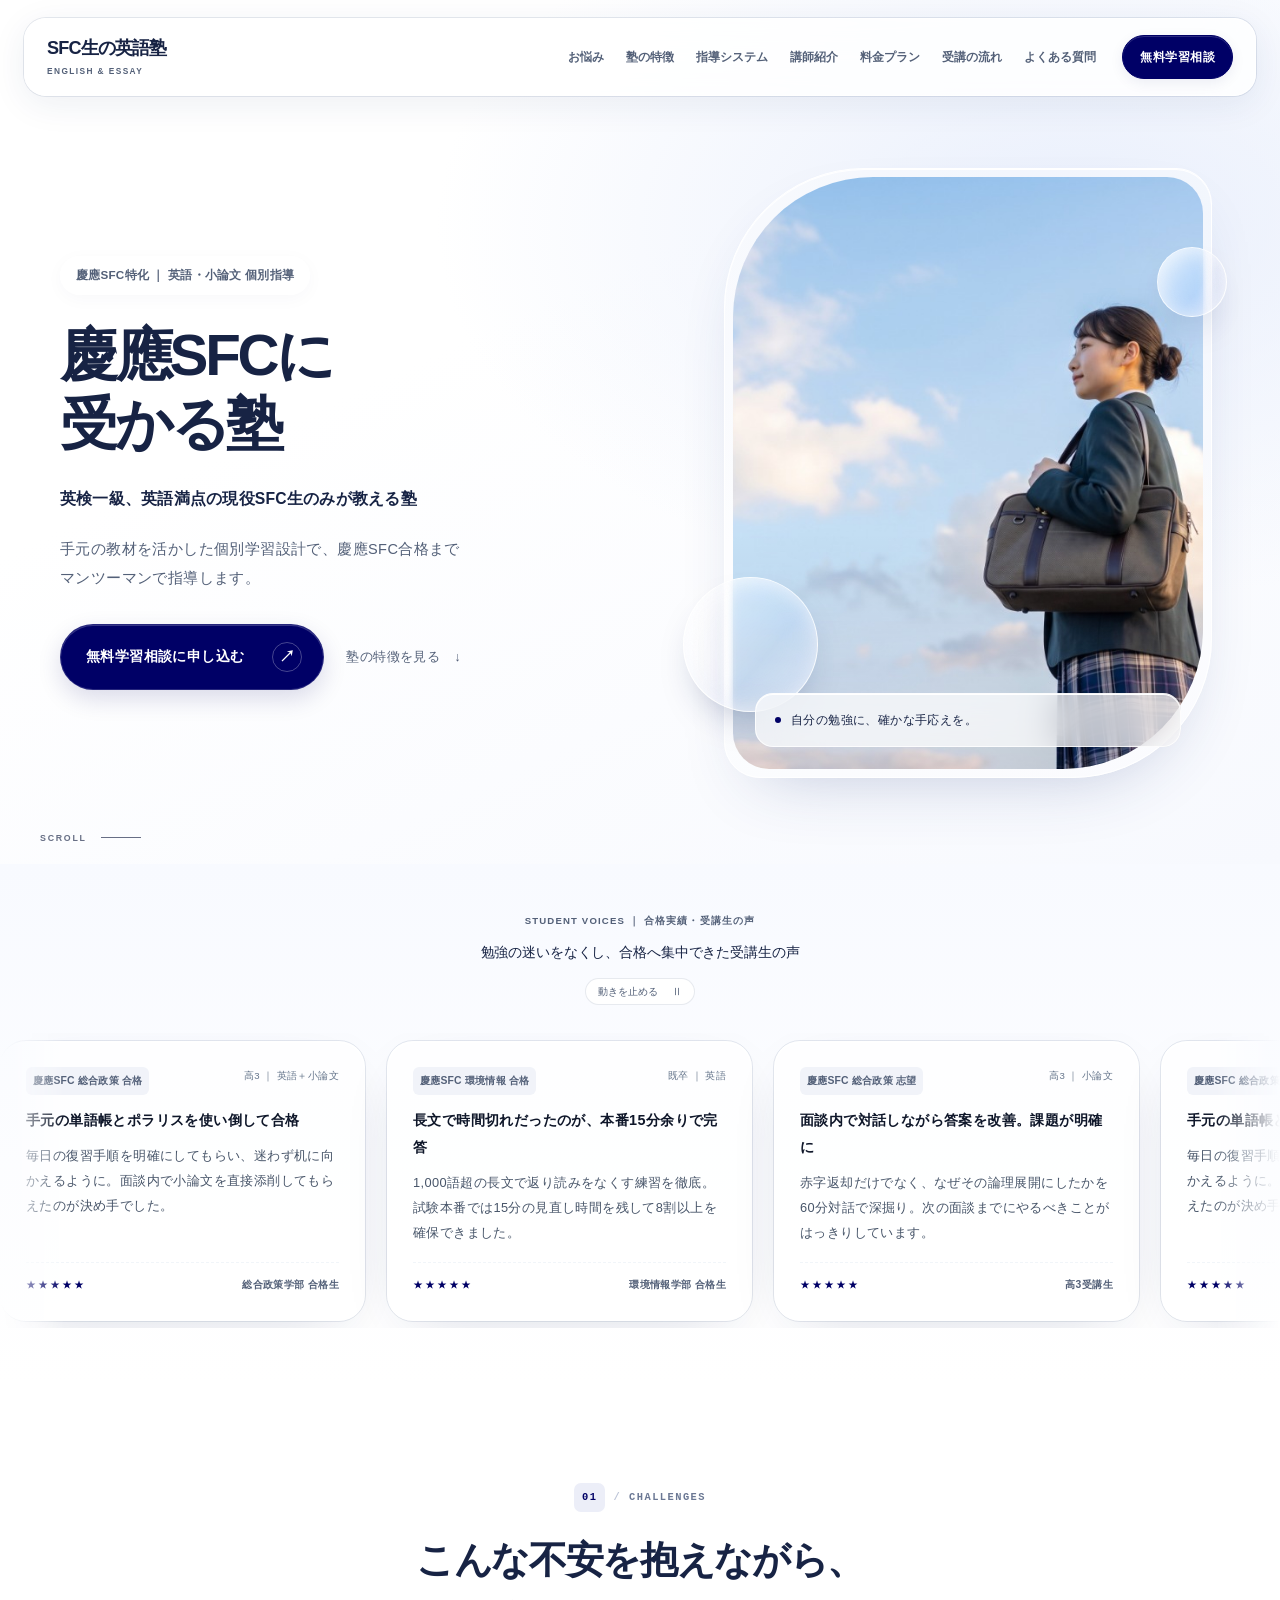
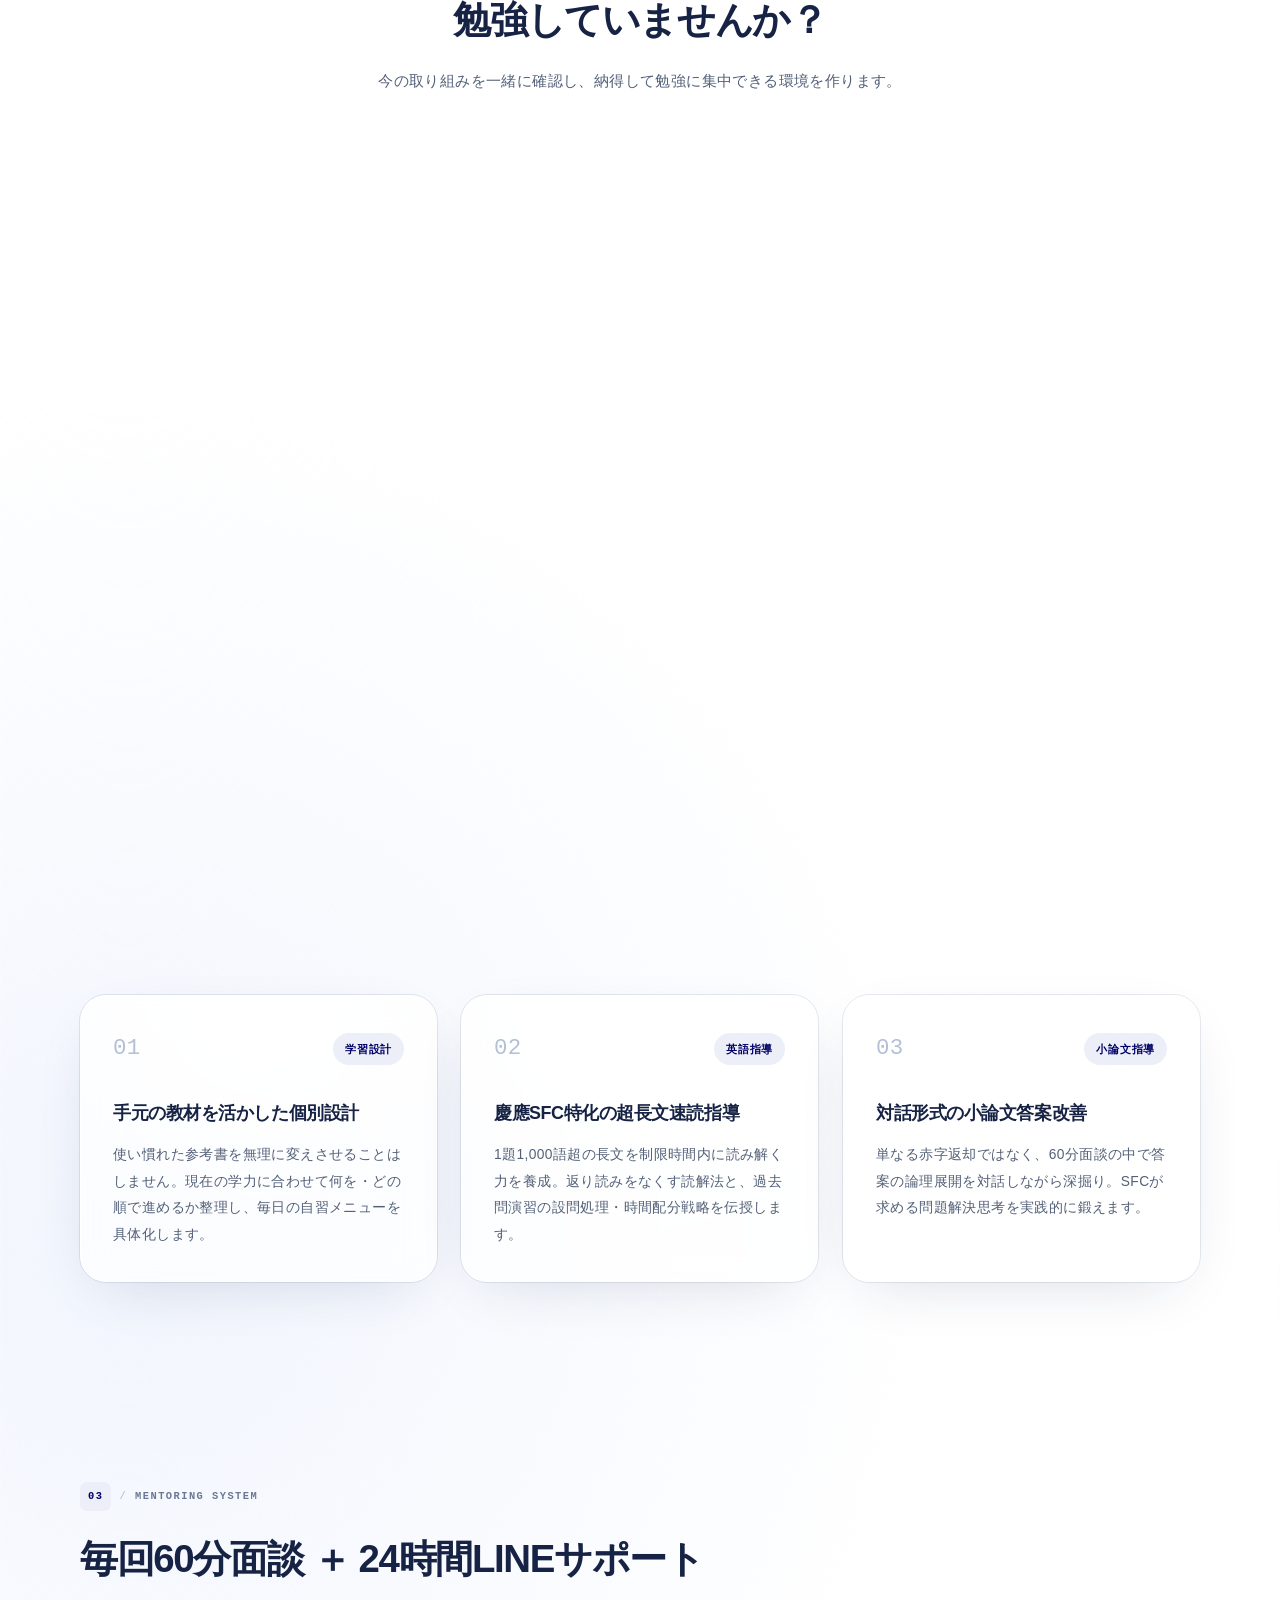
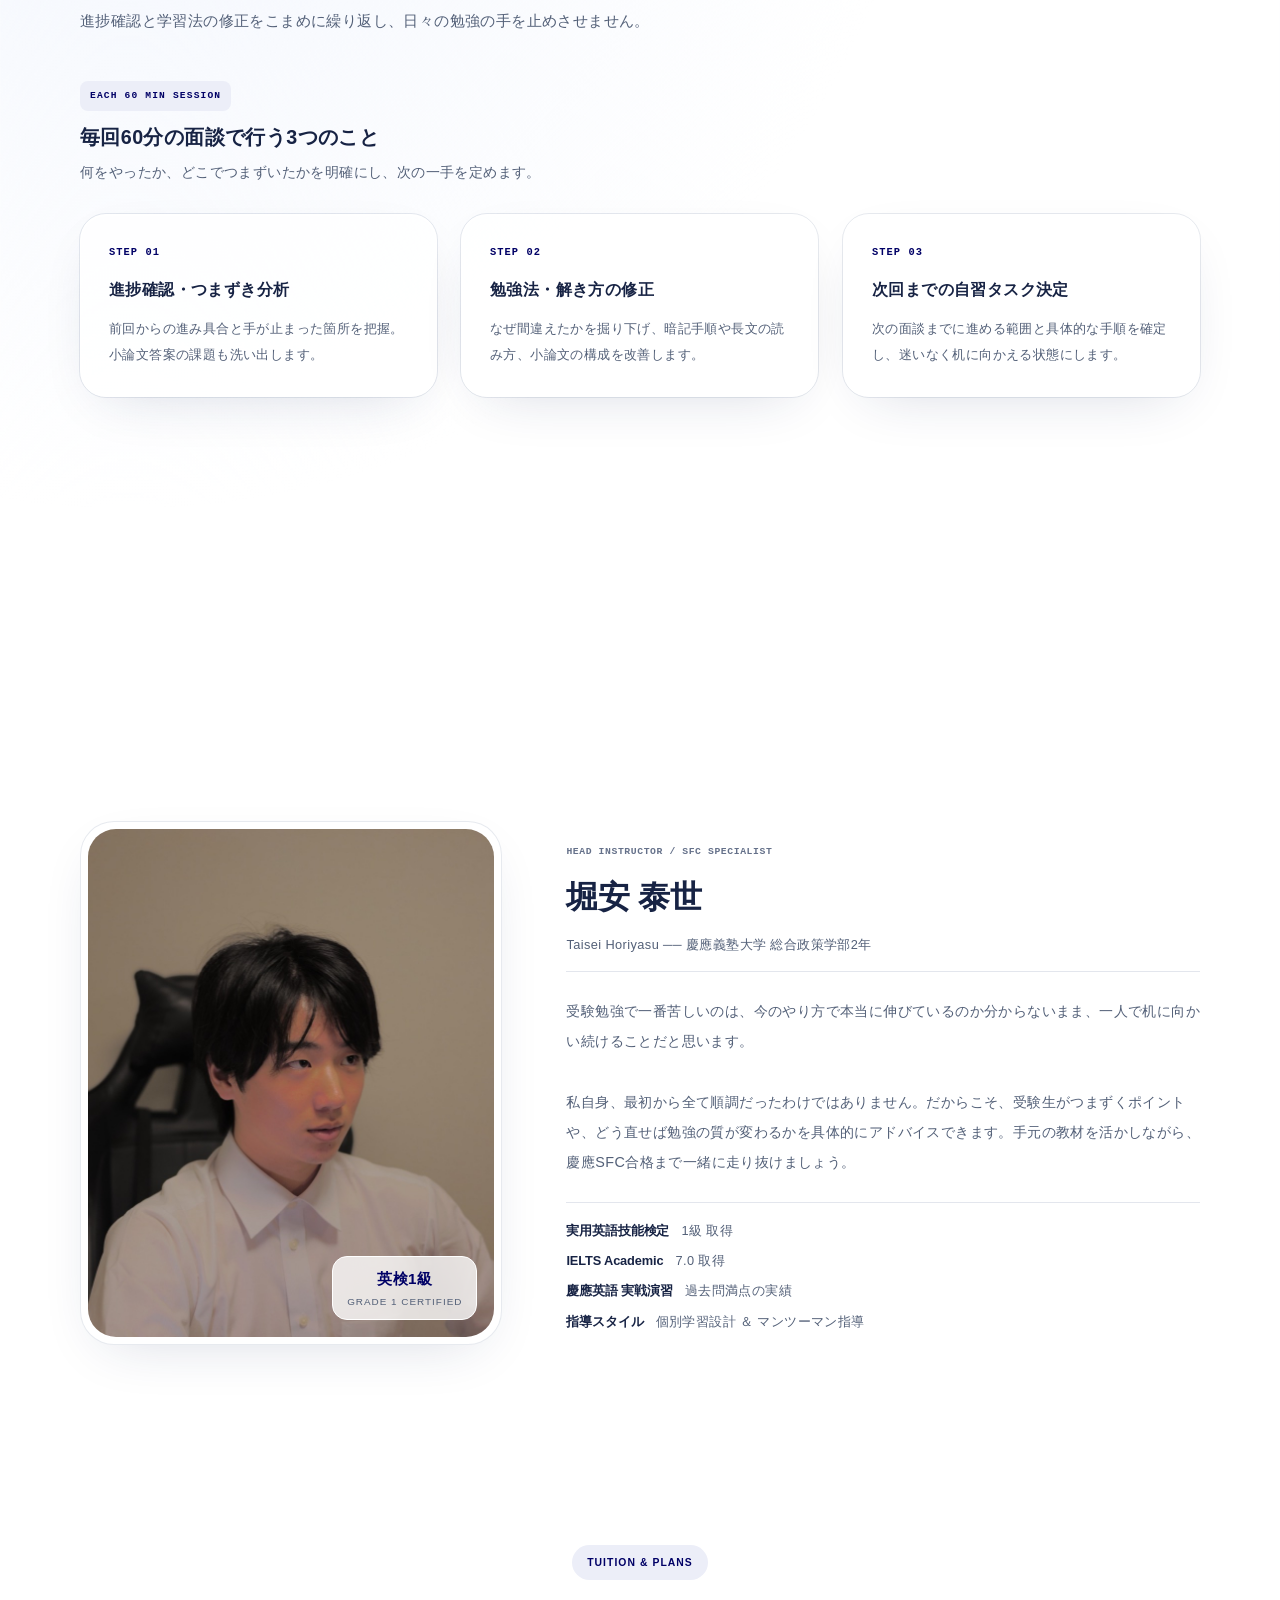
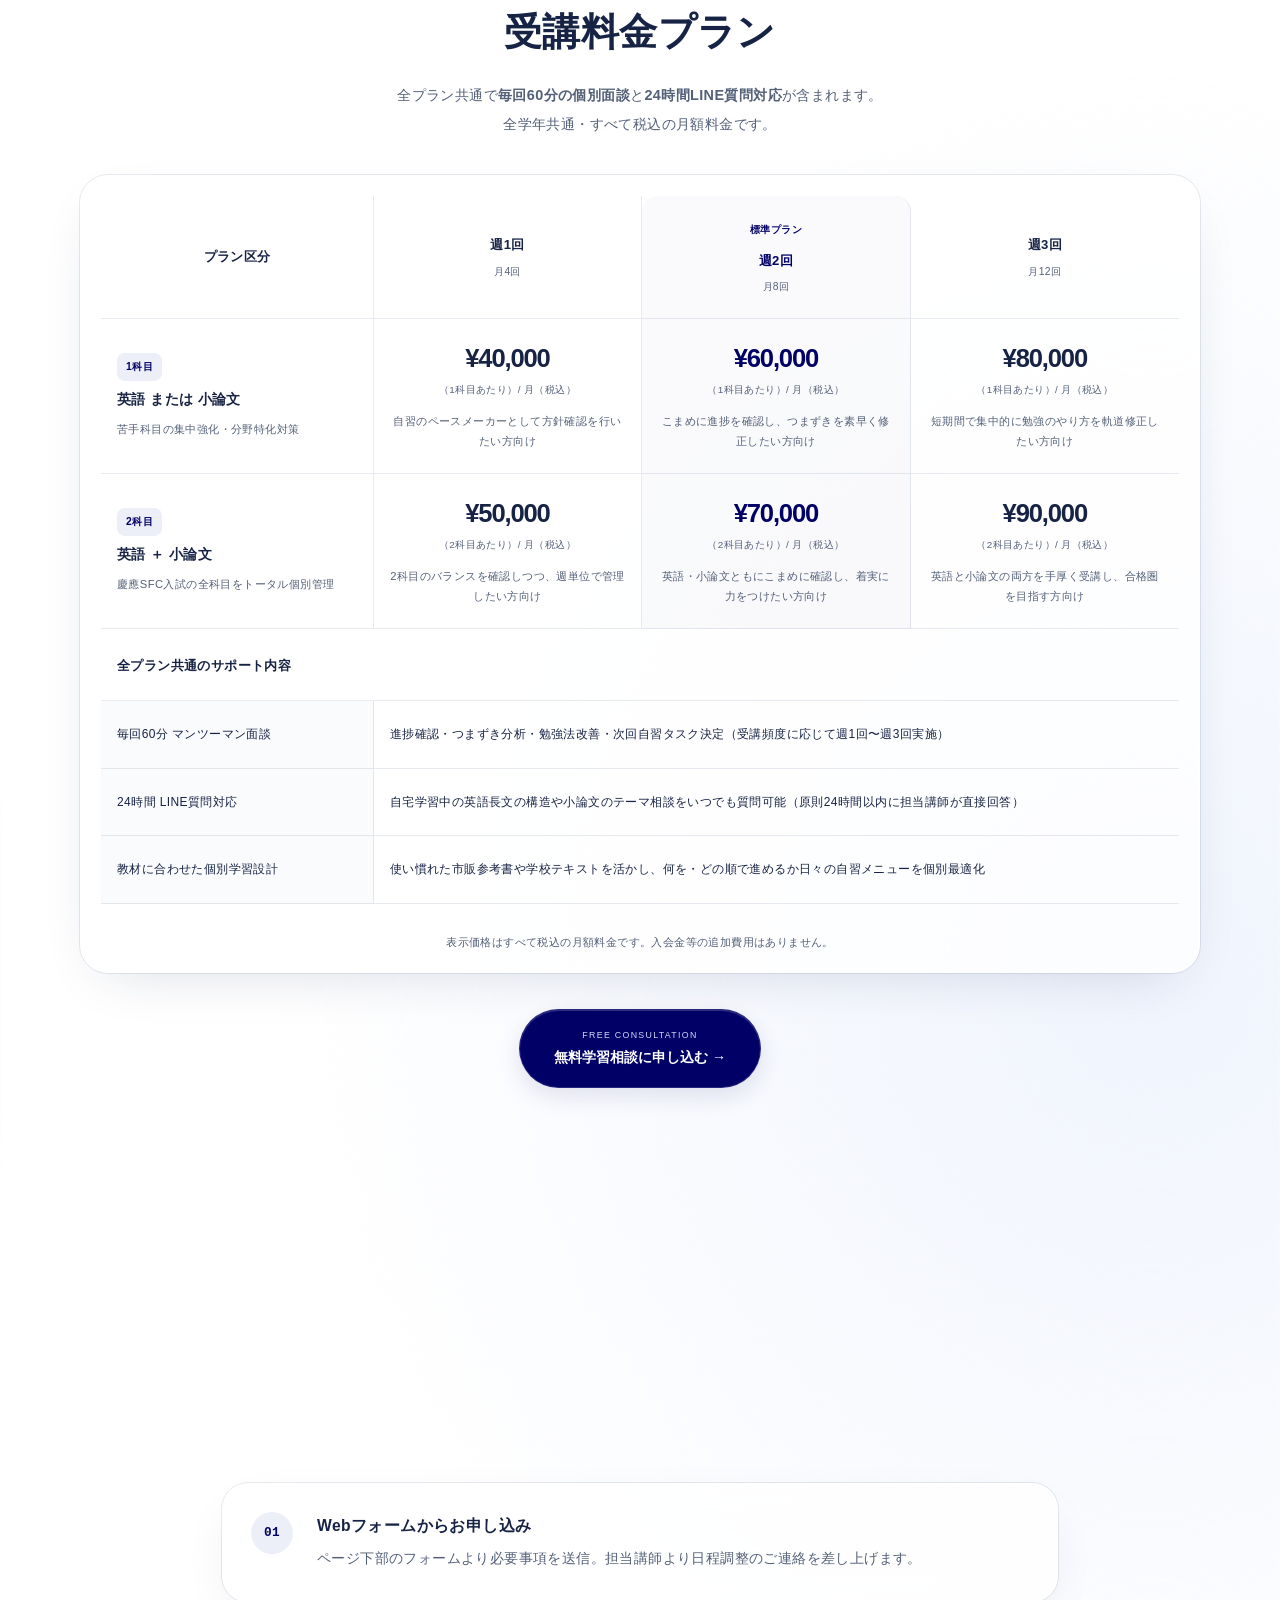
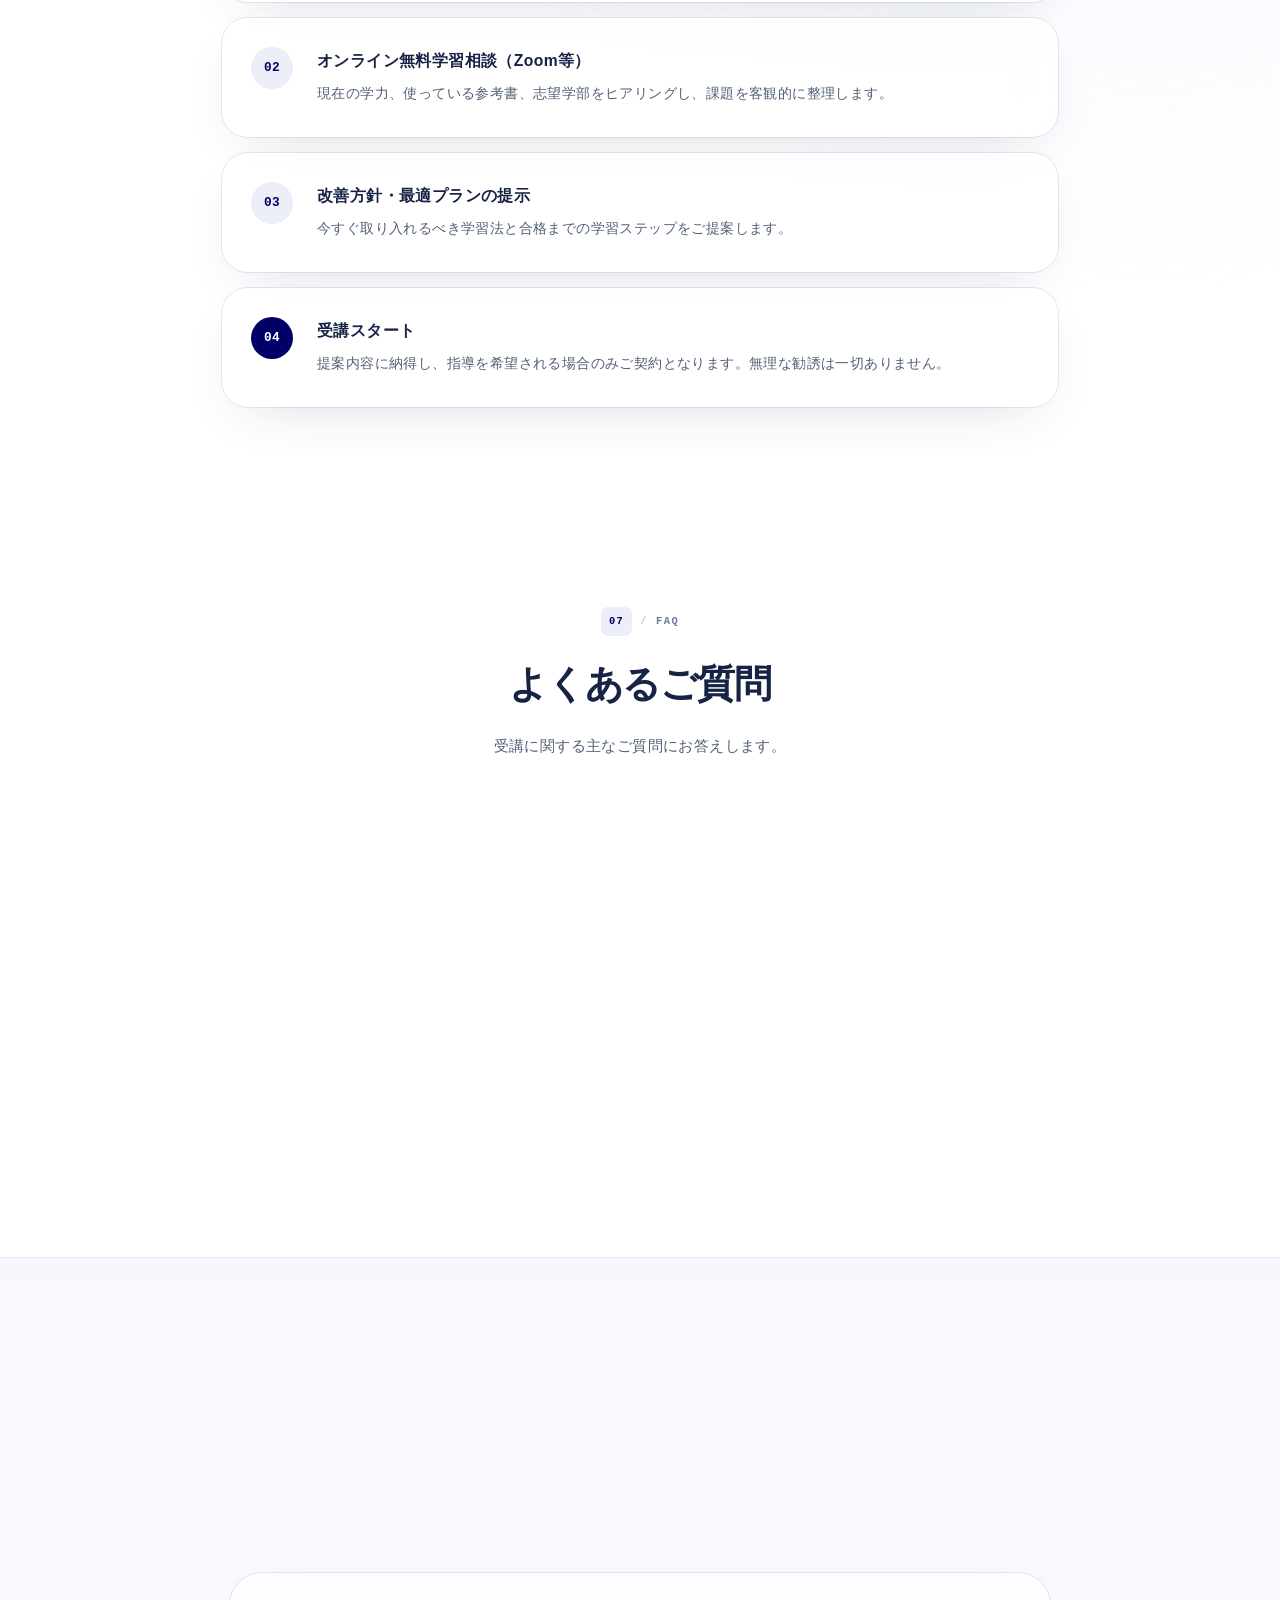
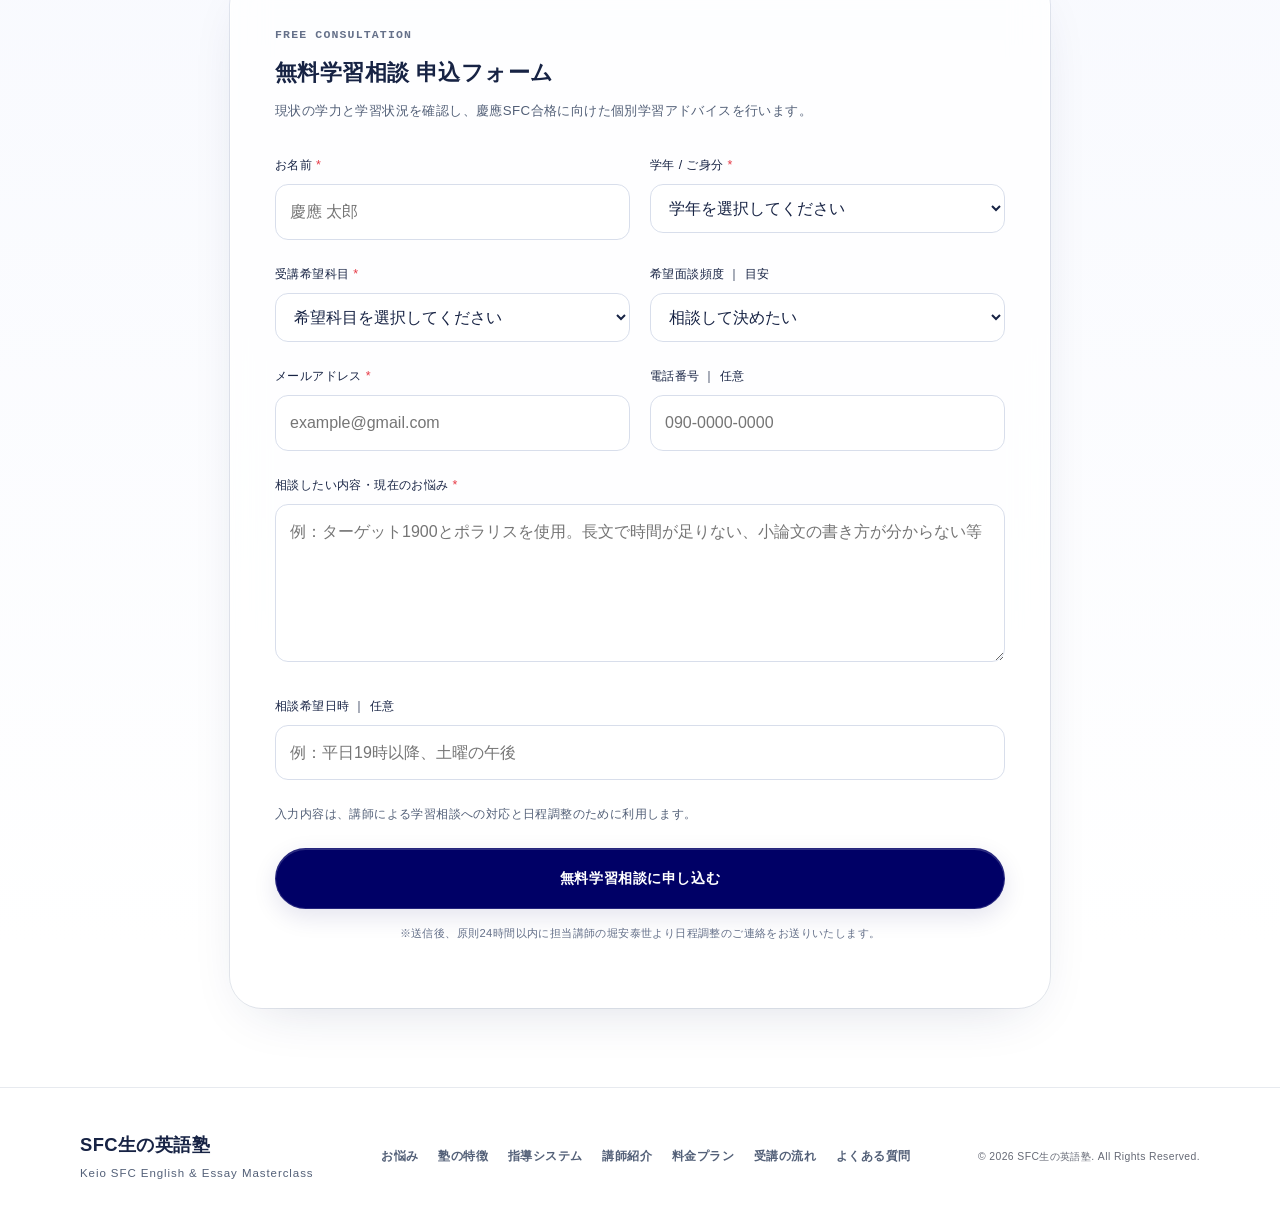
==== index.html @ ff575ecf "Prepare onsite consultation form and isolated intake backend" ====
<!DOCTYPE html>
<html lang="ja">
<head>
  <meta charset="UTF-8">
  <meta name="viewport" content="width=device-width, initial-scale=1.0">
  <title>SFC生の英語塾 ｜ 慶應SFC特化 英語・小論文 個別学習伴走</title>
  <meta name="description" content="英検1級・慶應英語過去問満点の現役SFC生がマンツーマン指導。手元の教材を活かした個別学習設計で慶應SFC合格へ導きます。">
  <link rel="canonical" href="https://onaoki0503-lgtm.github.io/shiritsu-english/">
  <meta name="robots" content="index, follow, max-image-preview:large">

  <!-- OGP / SNS Meta Tags -->
  <meta property="og:type" content="website">
  <meta property="og:locale" content="ja_JP">
  <meta property="og:url" content="https://onaoki0503-lgtm.github.io/shiritsu-english/">
  <meta property="og:title" content="SFC生の英語塾 ｜ 慶應SFC特化 英語・小論文 個別学習伴走">
  <meta property="og:description" content="英検1級・慶應英語過去問満点の現役SFC生がマンツーマン指導。手元の教材を活かした個別学習設計で慶應SFC合格へ導きます。">
  <meta property="og:site_name" content="SFC生の英語塾">
  <meta property="og:image" content="https://onaoki0503-lgtm.github.io/shiritsu-english/assets/hero_sky_bg.jpg">
  <meta name="twitter:card" content="summary_large_image">

  <!-- Google Search Console 所有権確認タグ -->
  <meta name="google-site-verification" content="pExuZomX0XT1e1o_dZn4vlN4Sv_dfO34H7t8UvURio8" />

  <!-- JSON-LD 構造化データ (Schema.org) -->
  <script type="application/ld+json">
  {
    "@context": "https://schema.org",
    "@type": "EducationalOrganization",
    "name": "SFC生の英語塾",
    "url": "https://onaoki0503-lgtm.github.io/shiritsu-english/",
    "logo": "https://onaoki0503-lgtm.github.io/shiritsu-english/assets/hero_sky_bg.jpg",
    "description": "慶應SFC特化・完全個別学習伴走。英検1級・英語満点の現役SFC生によるマンツーマン指導。",
    "address": {
      "@type": "PostalAddress",
      "addressCountry": "JP"
    }
  }
  </script>

  <link rel="stylesheet" href="css/arch_style.css?v=20261020-site-form1">
  <link rel="stylesheet" href="css/liquid.css?v=20261020-site-form1">
  <script>
    document.documentElement.classList.add('is-loading');
    // 独立したフェイルセーフ。後続JSや画像が失敗しても操作をロックしない。
    window.sfcLoadingFallback = setTimeout(function () {
      document.documentElement.classList.remove('is-loading');
      document.documentElement.classList.add('is-ready');
      var content = document.getElementById('container');
      if (content) { content.inert = false; content.removeAttribute('aria-busy'); }
      var skeleton = document.getElementById('siteSkeleton');
      if (skeleton) skeleton.hidden = true;
    }, 6000);
  </script>
</head>
<body>

  <!-- Top Scroll Progress Bar -->
  <div class="scroll_progress_bar" id="scrollProgressBar"></div>

  <!-- Real layout-shaped placeholders; no fabricated progress percentage. -->
  <div class="site_skeleton" id="siteSkeleton" role="status" aria-label="ページを読み込んでいます">
    <div class="skeleton_header"><i class="sk sk_brand"></i><i class="sk sk_nav"></i></div>
    <div class="skeleton_hero">
      <div class="skeleton_copy"><i class="sk sk_pill"></i><i class="sk sk_heading"></i><i class="sk sk_heading short"></i><i class="sk sk_line"></i><i class="sk sk_line short"></i><i class="sk sk_button"></i></div>
      <div class="sk sk_picture"></div>
    </div>
    <div class="skeleton_cards"><i class="sk"></i><i class="sk"></i><i class="sk"></i></div>
    <span class="sr_only">ページを読み込んでいます</span>
  </div>

  <div id="container">

    <!-- Header -->
    <header class="liquid_header" id="siteHeader">
      <div class="inner">
        <div class="header_logo">
          <a href="#top" aria-label="SFC生の英語塾 トップへ">
            <span class="logo_main">SFC生の英語塾</span>
            <span class="logo_edition">ENGLISH & ESSAY</span>
          </a>
        </div>

        <nav class="nav_global" aria-label="メインナビゲーション">
          <ul>
            <li><a href="#challenges">お悩み</a></li>
            <li><a href="#features">塾の特徴</a></li>
            <li><a href="#system">指導システム</a></li>
            <li><a href="#mentor">講師紹介</a></li>
            <li><a href="#tuition">料金プラン</a></li>
            <li><a href="#flow">受講の流れ</a></li>
            <li><a href="#faq">よくある質問</a></li>
          </ul>
        </nav>

        <div class="header_cv_group">
          <a href="#form_area" class="btn_cv btn_contact">無料学習相談</a>
          <button class="menu_toggle" id="menuToggle" type="button" aria-label="メニューを開く" aria-controls="mobileMenu" aria-expanded="false"><span></span><span></span></button>
        </div>
      </div>
      <nav class="mobile_menu" id="mobileMenu" aria-label="スマートフォン用ナビゲーション" hidden>
        <a href="#features">塾の特徴<span>01</span></a><a href="#system">指導システム<span>02</span></a><a href="#mentor">講師紹介<span>03</span></a><a href="#tuition">料金プラン<span>04</span></a><a href="#faq">よくある質問<span>05</span></a>
      </nav>
    </header>

    <!-- 1st View / Key Visual Hero -->
    <section class="top_view" id="top">
      <div class="kv_inner">
        
        <div class="kv_text_area">
          <div class="status_pill_arch reveal_fade">
            <span class="status_text">慶應SFC特化 ｜ 英語・小論文 個別指導</span>
          </div>

          <h1 class="copy_kv reveal_fade" style="animation-delay: 0.1s;">
            <span class="highlight_text"><span>慶應SFCに</span><span>受かる塾</span></span>
            <span class="sub_block">英検一級、英語満点の現役SFC生のみが教える塾</span>
          </h1>

          <p class="lead_kv reveal_fade" style="animation-delay: 0.2s;">
            手元の教材を活かした個別学習設計で、慶應SFC合格までマンツーマンで指導します。
          </p>

          <div class="kv_action_group reveal_fade" style="animation-delay: 0.3s;">
            <a href="#form_area" class="hero_cta liquid_button"><span>無料学習相談に申し込む</span><span class="button_arrow" aria-hidden="true">↗</span></a>
            <a href="#features" class="hero_secondary">塾の特徴を見る <span aria-hidden="true">↓</span></a>
          </div>

        </div>
        <div class="hero_visual" aria-hidden="true">
          <img class="hero_scene" src="assets/hero_sky_bg.jpg" alt="" width="1200" height="1200" fetchpriority="high">
          <div class="glass_lens lens_one"></div><div class="glass_lens lens_two"></div>
          <div class="hero_visual_caption"><span class="caption_mark"></span>自分の勉強に、確かな手応えを。</div>
        </div>
      </div>

      <div class="scroll_indicator">
        <span class="scroll_text">SCROLL</span>
        <div class="scroll_line"></div>
      </div>
    </section>

    <!-- Student Voices Infinite Marquee -->
    <section class="sec_voices_marquee" id="voices">
      <div class="marquee_header">
        <div class="marquee_pill">
          <span>STUDENT VOICES ｜ 合格実績・受講生の声</span>
        </div>
        <p class="marquee_lead">勉強の迷いをなくし、合格へ集中できた受講生の声</p>
        <button type="button" class="voices_toggle" id="voicesToggle" aria-pressed="false">動きを止める <span aria-hidden="true">Ⅱ</span></button>
      </div>

      <div class="marquee_track_wrap">
        
        <div class="marquee_track">
          
          <div class="voice_card_marquee">
            <div class="v_card_top">
              <span class="v_student_tag pass_tag">慶應SFC 総合政策 合格</span>
              <span class="v_student_meta">高3 ｜ 英語＋小論文</span>
            </div>
            <h4 class="v_card_heading">手元の単語帳とポラリスを使い倒して合格</h4>
            <p class="v_card_text">
              毎日の復習手順を明確にしてもらい、迷わず机に向かえるように。面談内で小論文を直接添削してもらえたのが決め手でした。
            </p>
            <div class="v_card_foot">
              <span class="v_stars">★★★★★</span>
              <span class="v_student_id">総合政策学部 合格生</span>
            </div>
          </div>

          <div class="voice_card_marquee">
            <div class="v_card_top">
              <span class="v_student_tag pass_tag">慶應SFC 環境情報 合格</span>
              <span class="v_student_meta">既卒 ｜ 英語</span>
            </div>
            <h4 class="v_card_heading">長文で時間切れだったのが、本番15分余りで完答</h4>
            <p class="v_card_text">
              1,000語超の長文で返り読みをなくす練習を徹底。試験本番では15分の見直し時間を残して8割以上を確保できました。
            </p>
            <div class="v_card_foot">
              <span class="v_stars">★★★★★</span>
              <span class="v_student_id">環境情報学部 合格生</span>
            </div>
          </div>

          <div class="voice_card_marquee">
            <div class="v_card_top">
              <span class="v_student_tag active_tag">慶應SFC 総合政策 志望</span>
              <span class="v_student_meta">高3 ｜ 小論文</span>
            </div>
            <h4 class="v_card_heading">面談内で対話しながら答案を改善。課題が明確に</h4>
            <p class="v_card_text">
              赤字返却だけでなく、なぜその論理展開にしたかを60分対話で深掘り。次の面談までにやるべきことがはっきりしています。
            </p>
            <div class="v_card_foot">
              <span class="v_stars">★★★★★</span>
              <span class="v_student_id">高3受講生</span>
            </div>
          </div>

        </div>

        <div class="marquee_track" aria-hidden="true">
          
          <div class="voice_card_marquee">
            <div class="v_card_top">
              <span class="v_student_tag pass_tag">慶應SFC 総合政策 合格</span>
              <span class="v_student_meta">高3 ｜ 英語＋小論文</span>
            </div>
            <h4 class="v_card_heading">手元の単語帳とポラリスを使い倒して合格</h4>
            <p class="v_card_text">
              毎日の復習手順を明確にしてもらい、迷わず机に向かえるように。面談内で小論文を直接添削してもらえたのが決め手でした。
            </p>
            <div class="v_card_foot">
              <span class="v_stars">★★★★★</span>
              <span class="v_student_id">総合政策学部 合格生</span>
            </div>
          </div>

          <div class="voice_card_marquee">
            <div class="v_card_top">
              <span class="v_student_tag pass_tag">慶應SFC 環境情報 合格</span>
              <span class="v_student_meta">既卒 ｜ 英語</span>
            </div>
            <h4 class="v_card_heading">長文で時間切れだったのが、本番15分余りで完答</h4>
            <p class="v_card_text">
              1,000語超の長文で返り読みをなくす練習を徹底。試験本番では15分の見直し時間を残して8割以上を確保できました。
            </p>
            <div class="v_card_foot">
              <span class="v_stars">★★★★★</span>
              <span class="v_student_id">環境情報学部 合格生</span>
            </div>
          </div>

          <div class="voice_card_marquee">
            <div class="v_card_top">
              <span class="v_student_tag active_tag">慶應SFC 総合政策 志望</span>
              <span class="v_student_meta">高3 ｜ 小論文</span>
            </div>
            <h4 class="v_card_heading">面談内で対話しながら答案を改善。課題が明確に</h4>
            <p class="v_card_text">
              赤字返却だけでなく、なぜその論理展開にしたかを60分対話で深掘り。次の面談までにやるべきことがはっきりしています。
            </p>
            <div class="v_card_foot">
              <span class="v_stars">★★★★★</span>
              <span class="v_student_id">高3受講生</span>
            </div>
          </div>

        </div>

      </div>
    </section>

    <!-- Main Content -->
    <main>

      <!-- Section 01: Challenges (お悩み) -->
      <section class="sec sec_challenges" id="challenges">
        <div class="wrapper">
          <div class="editorial_header text_center" data-reveal>
            <div class="editorial_index" style="justify-content: center;">
              <span class="index_num">01</span>
              <span class="index_divider">/</span>
              <span class="index_tag">CHALLENGES</span>
            </div>
            <h2 class="editorial_title">こんな不安を抱えながら、<br><strong>勉強していませんか？</strong></h2>
            <p class="editorial_sub">
              <span class="u_phrase">今の取り組みを一緒に確認し、</span><span class="u_phrase">納得して勉強に集中できる環境を作ります。</span>
            </p>
          </div>

          <div class="challenges_balloon_grid">
            
            <div class="challenge_balloon_item" data-reveal>
              <div class="c_balloon_box">
                <p class="c_balloon_txt">
                  <span class="u_phrase">調べて勉強しているのに、</span><br>
                  <strong><span class="u_phrase">伸びている実感がない</span></strong>
                </p>
              </div>
              <div class="c_illust_wrap">
                <img src="./assets/hako/img_service_voice_01.webp" alt="伸びている実感がない" class="c_illust_img" loading="lazy">
              </div>
              <div class="c_solution_note">
                <p class="c_solution_txt">
                  <span class="u_phrase">ネットで勉強法を調べて毎日取り組んでいるが、</span>
                  <span class="u_phrase">思ったほど手応えがなく、何を変えればいいか分からない。</span>
                </p>
              </div>
            </div>

            <div class="challenge_balloon_item" data-reveal>
              <div class="c_balloon_box">
                <p class="c_balloon_txt">
                  <span class="u_phrase">正しい方法だと思っているけれど、</span><br>
                  <strong><span class="u_phrase">自信が持てない</span></strong>
                </p>
              </div>
              <div class="c_illust_wrap">
                <img src="./assets/hako/img_service_voice_02.webp" alt="自信が持てない" class="c_illust_img" loading="lazy">
              </div>
              <div class="c_solution_note">
                <p class="c_solution_txt">
                  <span class="u_phrase">教材や方針を決めて進めているが、</span>
                  <span class="u_phrase">本当に自分に合っているのか、続けていいか不安になる。</span>
                </p>
              </div>
            </div>

            <div class="challenge_balloon_item" data-reveal>
              <div class="c_balloon_box">
                <p class="c_balloon_txt">
                  <span class="u_phrase">新しい情報を見るたびに、</span><br>
                  <strong><span class="u_phrase">今のやり方に迷ってしまう</span></strong>
                </p>
              </div>
              <div class="c_illust_wrap">
                <img src="./assets/hako/img_service_voice_03.webp" alt="今のやり方に迷ってしまう" class="c_illust_img" loading="lazy">
              </div>
              <div class="c_solution_note">
                <p class="c_solution_txt">
                  <span class="u_phrase">他のおすすめ参考書が気になって手が止まる。</span>
                  <span class="u_phrase">今やっていることに納得して、目の前の勉強に集中したい。</span>
                </p>
              </div>
            </div>

            <div class="challenge_balloon_item" data-reveal>
              <div class="c_balloon_box">
                <p class="c_balloon_txt">
                  <span class="u_phrase">一人で勉強していると、</span><br>
                  <strong><span class="u_phrase">相談できる相手がいない</span></strong>
                </p>
              </div>
              <div class="c_illust_wrap">
                <img src="./assets/hako/img_service_voice_04.webp" alt="相談できる相手がいない" class="c_illust_img" loading="lazy">
              </div>
              <div class="c_solution_note">
                <p class="c_solution_txt">
                  <span class="u_phrase">量が足りないのか、方法が悪いのか判断できない。</span>
                  <span class="u_phrase">自分の取り組みを見て、客観的にアドバイスしてくれる人がほしい。</span>
                </p>
              </div>
            </div>

          </div>

        </div>
      </section>

      <!-- Section 02: Features (塾の特徴) -->
      <section class="sec sec_about" id="features">
        <div class="wrapper">
          <div class="editorial_header" data-reveal>
            <div class="editorial_index">
              <span class="index_num">02</span>
              <span class="index_divider">/</span>
              <span class="index_tag">OUR FEATURES</span>
            </div>
            <h2 class="editorial_title">慶應SFC合格へ導く、<br>3つの指導方針</h2>
            <p class="editorial_sub">
              講義の一方通行ではなく、日々の自習の質を高めるためのマンツーマン個別指導です。
            </p>
          </div>

          <div class="features_grid_3">
            
            <div class="feature_card_arch" data-reveal>
              <div class="feature_card_top">
                <span class="feature_num">01</span>
                <span class="feature_badge">学習設計</span>
              </div>
              <h3 class="feature_title">手元の教材を活かした個別設計</h3>
              <p class="feature_desc">
                使い慣れた参考書を無理に変えさせることはしません。現在の学力に合わせて何を・どの順で進めるか整理し、毎日の自習メニューを具体化します。
              </p>
            </div>

            <div class="feature_card_arch" data-reveal>
              <div class="feature_card_top">
                <span class="feature_num">02</span>
                <span class="feature_badge">英語指導</span>
              </div>
              <h3 class="feature_title">慶應SFC特化の超長文速読指導</h3>
              <p class="feature_desc">
                1題1,000語超の長文を制限時間内に読み解く力を養成。返り読みをなくす読解法と、過去問演習の設問処理・時間配分戦略を伝授します。
              </p>
            </div>

            <div class="feature_card_arch" data-reveal>
              <div class="feature_card_top">
                <span class="feature_num">03</span>
                <span class="feature_badge">小論文指導</span>
              </div>
              <h3 class="feature_title">対話形式の小論文答案改善</h3>
              <p class="feature_desc">
                単なる赤字返却ではなく、60分面談の中で答案の論理展開を対話しながら深掘り。SFCが求める問題解決思考を実践的に鍛えます。
              </p>
            </div>

          </div>
        </div>
      </section>

      <!-- Section 03: System (指導システム) -->
      <section class="sec sec_method" id="system">
        <div class="wrapper">
          <div class="editorial_header" data-reveal>
            <div class="editorial_index">
              <span class="index_num">03</span>
              <span class="index_divider">/</span>
              <span class="index_tag">MENTORING SYSTEM</span>
            </div>
            <h2 class="editorial_title">毎回60分面談 ＋ 24時間LINEサポート</h2>
            <p class="editorial_sub">
              進捗確認と学習法の修正をこまめに繰り返し、日々の勉強の手を止めさせません。
            </p>
          </div>

          <!-- 面談の3ステップ -->
          <div class="session_flow_card" data-reveal>
            <div class="flow_card_header">
              <span class="flow_badge">EACH 60 MIN SESSION</span>
              <h3 class="flow_title">毎回60分の面談で行う3つのこと</h3>
              <p class="flow_subtitle">何をやったか、どこでつまずいたかを明確にし、次の一手を定めます。</p>
            </div>

            <div class="steps_row_3">
              <div class="step_block" data-reveal>
                <div class="step_num_arch">STEP 01</div>
                <h4 class="step_name">進捗確認・つまずき分析</h4>
                <p class="step_text">前回からの進み具合と手が止まった箇所を把握。小論文答案の課題も洗い出します。</p>
              </div>

              <div class="step_block" data-reveal>
                <div class="step_num_arch">STEP 02</div>
                <h4 class="step_name">勉強法・解き方の修正</h4>
                <p class="step_text">なぜ間違えたかを掘り下げ、暗記手順や長文の読み方、小論文の構成を改善します。</p>
              </div>

              <div class="step_block" data-reveal>
                <div class="step_num_arch">STEP 03</div>
                <h4 class="step_name">次回までの自習タスク決定</h4>
                <p class="step_text">次の面談までに進める範囲と具体的な手順を確定し、迷いなく机に向かえる状態にします。</p>
              </div>
            </div>
          </div>

        </div>
      </section>

      <!-- Section 04: Mentor Profile -->
      <section class="sec sec_mentor" id="mentor">
        <div class="wrapper">
          <div class="editorial_header" data-reveal>
            <div class="editorial_index">
              <span class="index_num">04</span>
              <span class="index_divider">/</span>
              <span class="index_tag">LEAD MENTOR</span>
            </div>
            <h2 class="editorial_title">担当講師紹介</h2>
            <p class="editorial_sub">
              アルバイト講師への丸投げは一切ありません。現役SFC生である代表講師が責任を持って直接担当します。
            </p>
          </div>

          <div class="mentor_profile_card_arch" data-reveal>
            <div class="mentor_visual_col">
              <div class="mentor_img_frame">
                <img src="./assets/instructor_horiyasu.jpg?v=20261012b" alt="代表講師 堀安泰世" class="mentor_portrait">
                <div class="mentor_photo_badge">
                  <span class="badge_main">英検1級</span>
                  <span class="badge_sub">GRADE 1 CERTIFIED</span>
                </div>
              </div>
            </div>

            <div class="mentor_bio_col">
              <div class="mentor_role_ribbon">
                <span>HEAD INSTRUCTOR / SFC SPECIALIST</span>
              </div>
              <h3 class="mentor_full_name">堀安 泰世</h3>
              <div class="mentor_academic">
                Taisei Horiyasu ── 慶應義塾大学 総合政策学部2年
              </div>

              <div class="mentor_story_box">
                <p class="story_p">
                  受験勉強で一番苦しいのは、今のやり方で本当に伸びているのか分からないまま、一人で机に向かい続けることだと思います。<br><br>
                  私自身、最初から全て順調だったわけではありません。だからこそ、受験生がつまずくポイントや、どう直せば勉強の質が変わるかを具体的にアドバイスできます。手元の教材を活かしながら、慶應SFC合格まで一緒に走り抜けましょう。
                </p>
              </div>

              <div class="mentor_credentials_list">
                <div class="credential_row">
                  <span class="credential_label">実用英語技能検定</span>
                  <span class="credential_val">1級 取得</span>
                </div>
                <div class="credential_row">
                  <span class="credential_label">IELTS Academic</span>
                  <span class="credential_val">7.0 取得</span>
                </div>
                <div class="credential_row">
                  <span class="credential_label">慶應英語 実戦演習</span>
                  <span class="credential_val">過去問満点の実績</span>
                </div>
                <div class="credential_row">
                  <span class="credential_label">指導スタイル</span>
                  <span class="credential_val">個別学習設計 ＆ マンツーマン指導</span>
                </div>
              </div>

            </div>
          </div>
        </div>
      </section>

      <!-- Section 05: Tuition Plans (料金プラン) -->
      <section class="sec sec_capacity" id="tuition">
        <div class="wrapper">
          <div class="capacity_arch_box" data-reveal>
            
            <div class="capacity_top_meta">
              <div class="capacity_badge_pill">
                <span>TUITION & PLANS</span>
              </div>
              <h2 class="capacity_title">受講料金プラン</h2>
              <p class="capacity_lead">
                全プラン共通で<strong>毎回60分の個別面談</strong>と<strong>24時間LINE質問対応</strong>が含まれます。<br>
                全学年共通・すべて税込の月額料金です。
              </p>
            </div>

            <!-- 一目でわかる受講料金・プラン比較表（1科目・2科目・サポート内容を統合） -->
            <div class="tuition_matrix_wrapper">
              <table class="tuition_matrix_table">
                <thead>
                  <tr>
                    <th class="th_category">プラン区分</th>
                    <th class="th_plan">週1回<span class="plan_sessions">月4回</span></th>
                    <th class="th_plan th_rec">
                      <span class="th_rec_badge">標準プラン</span>
                      週2回<span class="plan_sessions">月8回</span>
                    </th>
                    <th class="th_plan">週3回<span class="plan_sessions">月12回</span></th>
                  </tr>
                </thead>
                <tbody>
                  <!-- 1科目プラン -->
                  <tr class="tr_plan_row">
                    <td class="td_plan_name">
                      <span class="plan_badge_mono">1科目</span>
                      <strong>英語 または 小論文</strong>
                      <p class="plan_target_summary">苦手科目の集中強化・分野特化対策</p>
                    </td>
                    <td>
                      <div class="table_price_val"><span class="price_full">¥40,000</span><span class="price_compact">4万円</span></div>
                      <div class="table_price_unit">（1科目あたり）/ 月（税込）</div>
                      <p class="table_plan_target">自習のペースメーカーとして方針確認を行いたい方向け</p>
                    </td>
                    <td class="td_rec">
                      <div class="table_price_val highlight"><span class="price_full">¥60,000</span><span class="price_compact">6万円</span></div>
                      <div class="table_price_unit">（1科目あたり）/ 月（税込）</div>
                      <p class="table_plan_target">こまめに進捗を確認し、つまずきを素早く修正したい方向け</p>
                    </td>
                    <td>
                      <div class="table_price_val"><span class="price_full">¥80,000</span><span class="price_compact">8万円</span></div>
                      <div class="table_price_unit">（1科目あたり）/ 月（税込）</div>
                      <p class="table_plan_target">短期間で集中的に勉強のやり方を軌道修正したい方向け</p>
                    </td>
                  </tr>

                  <!-- 2科目プラン -->
                  <tr class="tr_plan_row">
                    <td class="td_plan_name">
                      <span class="plan_badge_mono">2科目</span>
                      <strong>英語 ＋ 小論文</strong>
                      <p class="plan_target_summary">慶應SFC入試の全科目をトータル個別管理</p>
                    </td>
                    <td>
                      <div class="table_price_val"><span class="price_full">¥50,000</span><span class="price_compact">5万円</span></div>
                      <div class="table_price_unit">（2科目あたり）/ 月（税込）</div>
                      <p class="table_plan_target">2科目のバランスを確認しつつ、週単位で管理したい方向け</p>
                    </td>
                    <td class="td_rec">
                      <div class="table_price_val highlight"><span class="price_full">¥70,000</span><span class="price_compact">7万円</span></div>
                      <div class="table_price_unit">（2科目あたり）/ 月（税込）</div>
                      <p class="table_plan_target">英語・小論文ともにこまめに確認し、着実に力をつけたい方向け</p>
                    </td>
                    <td>
                      <div class="table_price_val"><span class="price_full">¥90,000</span><span class="price_compact">9万円</span></div>
                      <div class="table_price_unit">（2科目あたり）/ 月（税込）</div>
                      <p class="table_plan_target">英語と小論文の両方を手厚く受講し、合格圏を目指す方向け</p>
                    </td>
                  </tr>

                  <!-- 全プラン共通サポート内容（表内に直接組み込み） -->
                  <tr class="tr_support_header">
                    <td colspan="4">
                      <strong>全プラン共通のサポート内容</strong>
                    </td>
                  </tr>
                  <tr class="tr_support_row">
                    <td class="td_support_label">毎回60分 マンツーマン面談</td>
                    <td colspan="3" class="td_support_detail">
                      進捗確認・つまずき分析・勉強法改善・次回自習タスク決定（受講頻度に応じて週1回〜週3回実施）
                    </td>
                  </tr>
                  <tr class="tr_support_row">
                    <td class="td_support_label">24時間 LINE質問対応</td>
                    <td colspan="3" class="td_support_detail">
                      自宅学習中の英語長文の構造や小論文のテーマ相談をいつでも質問可能（原則24時間以内に担当講師が直接回答）
                    </td>
                  </tr>
                  <tr class="tr_support_row">
                    <td class="td_support_label">教材に合わせた個別学習設計</td>
                    <td colspan="3" class="td_support_detail">
                      使い慣れた市販参考書や学校テキストを活かし、何を・どの順で進めるか日々の自習メニューを個別最適化
                    </td>
                  </tr>
                </tbody>
              </table>
              <p class="matrix_note">表示価格はすべて税込の月額料金です。入会金等の追加費用はありません。</p>
              <details class="tuition_details"><summary>面談頻度の選び方を見る<span aria-hidden="true">＋</span></summary><div><p><strong>週1回</strong> 自習の方針を確認し、週単位でペースを整えたい方へ。</p><p><strong>週2回</strong> 進捗をこまめに確認し、つまずきを早めに修正したい方へ。</p><p><strong>週3回</strong> 短期間で集中的に取り組み、手厚い指導を受けたい方へ。</p></div></details>
            </div>

            <div class="capacity_cta_area" style="margin-top: 36px;">
              <a href="#form_area" class="btn_mega_cta">
                <span class="cta_en">FREE CONSULTATION</span>
                <span class="cta_ja">無料学習相談に申し込む →</span>
              </a>
            </div>

          </div>
        </div>
      </section>

      <!-- Section 06: Consultation Flow (受講の流れ) -->
      <section class="sec sec_about" id="flow">
        <div class="wrapper_narrow">
          <div class="editorial_header text_center" data-reveal>
            <div class="editorial_index" style="justify-content: center;">
              <span class="index_num">06</span>
              <span class="index_divider">/</span>
              <span class="index_tag">FLOW</span>
            </div>
            <h2 class="editorial_title">受講開始までの流れ</h2>
            <p class="editorial_sub">
              無料学習相談で、現状の学力と教材に合わせたアドバイスをお伝えします。
            </p>
          </div>

          <div class="flow_steps_vertical">
            
            <div class="v_step_item" data-reveal>
              <div class="v_step_badge">01</div>
              <div class="v_step_content">
                <h4 class="v_step_title">Webフォームからお申し込み</h4>
                <p class="v_step_desc">ページ下部のフォームより必要事項を送信。担当講師より日程調整のご連絡を差し上げます。</p>
              </div>
            </div>

            <div class="v_step_item" data-reveal>
              <div class="v_step_badge">02</div>
              <div class="v_step_content">
                <h4 class="v_step_title">オンライン無料学習相談（Zoom等）</h4>
                <p class="v_step_desc">現在の学力、使っている参考書、志望学部をヒアリングし、課題を客観的に整理します。</p>
              </div>
            </div>

            <div class="v_step_item" data-reveal>
              <div class="v_step_badge">03</div>
              <div class="v_step_content">
                <h4 class="v_step_title">改善方針・最適プランの提示</h4>
                <p class="v_step_desc">今すぐ取り入れるべき学習法と合格までの学習ステップをご提案します。</p>
              </div>
            </div>

            <div class="v_step_item is_goal" data-reveal>
              <div class="v_step_badge">04</div>
              <div class="v_step_content">
                <h4 class="v_step_title">受講スタート</h4>
                <p class="v_step_desc">提案内容に納得し、指導を希望される場合のみご契約となります。無理な勧誘は一切ありません。</p>
              </div>
            </div>

          </div>
        </div>
      </section>

      <!-- Section 07: FAQ (よくある質問) -->
      <section class="sec sec_faq" id="faq">
        <div class="wrapper_narrow">
          <div class="editorial_header text_center" data-reveal>
            <div class="editorial_index" style="justify-content: center;">
              <span class="index_num">07</span>
              <span class="index_divider">/</span>
              <span class="index_tag">FAQ</span>
            </div>
            <h2 class="editorial_title">よくあるご質問</h2>
            <p class="editorial_sub">受講に関する主なご質問にお答えします。</p>
          </div>

          <div class="faq_list_arch" data-reveal>
            
            <div class="faq_item_arch">
              <button type="button" class="faq_q_arch" aria-expanded="false">
                <span class="faq_q_badge">Q1</span>
                <span class="faq_q_text">英語か小論文のどちらか1科目だけでも受講できますか？</span>
                <span class="faq_icon_arch">
                  <svg viewBox="0 0 24 24" width="18" height="18" fill="none" stroke="currentColor" stroke-width="2"><line x1="12" y1="5" x2="12" y2="19"></line><line x1="5" y1="12" x2="19" y2="12"></line></svg>
                </span>
              </button>
              <div class="faq_a_arch">
                <div class="faq_a_inner">
                  はい、可能です。英語の長文速読のみ、あるいは小論文の答案添削のみなど、苦手科目や強化したい分野に合わせて1科目から受講いただけます。
                </div>
              </div>
            </div>

            <div class="faq_item_arch">
              <button type="button" class="faq_q_arch" aria-expanded="false">
                <span class="faq_q_badge">Q2</span>
                <span class="faq_q_text">今使っている参考書をそのまま使えますか？</span>
                <span class="faq_icon_arch">
                  <svg viewBox="0 0 24 24" width="18" height="18" fill="none" stroke="currentColor" stroke-width="2"><line x1="12" y1="5" x2="12" y2="19"></line><line x1="5" y1="12" x2="19" y2="12"></line></svg>
                </span>
              </button>
              <div class="faq_a_arch">
                <div class="faq_a_inner">
                  はい、使えます。使い慣れた教材が現在の学力に合っていれば無理に変える必要はありません。その教材をどう使いこなすかから設計します。
                </div>
              </div>
            </div>

            <div class="faq_item_arch">
              <button type="button" class="faq_q_arch" aria-expanded="false">
                <span class="faq_q_badge">Q3</span>
                <span class="faq_q_text">面談の頻度はどのように選べばいいですか？</span>
                <span class="faq_icon_arch">
                  <svg viewBox="0 0 24 24" width="18" height="18" fill="none" stroke="currentColor" stroke-width="2"><line x1="12" y1="5" x2="12" y2="19"></line><line x1="5" y1="12" x2="19" y2="12"></line></svg>
                </span>
              </button>
              <div class="faq_a_arch">
                <div class="faq_a_inner">
                  自習のペースメーカーとして方針を確認したい方は週1回、こまめにつまずきを修正したい方は週2回（標準）、短期集中で学習量を増やしたい方は週3回が適しています。無料相談時にご相談の上決定いただけます。
                </div>
              </div>
            </div>

            <div class="faq_item_arch">
              <button type="button" class="faq_q_arch" aria-expanded="false">
                <span class="faq_q_badge">Q4</span>
                <span class="faq_q_text">無料学習相談で無理な勧誘はありますか？</span>
                <span class="faq_icon_arch">
                  <svg viewBox="0 0 24 24" width="18" height="18" fill="none" stroke="currentColor" stroke-width="2"><line x1="12" y1="5" x2="12" y2="19"></line><line x1="5" y1="12" x2="19" y2="12"></line></svg>
                </span>
              </button>
              <div class="faq_a_arch">
                <div class="faq_a_inner">
                  一切ございません。相談では現状の課題とやるべきことを客観的にお伝えし、内容に納得された場合のみご受講いただきます。
                </div>
              </div>
            </div>

          </div>
        </div>
      </section>

      <!-- Section 08: Contact Form -->
      <section class="sec_cmn_contact" id="form_area">
        <div class="wrapper">

          <div class="cmn_contact_flex" data-reveal>
            <div class="head_item">
              <div class="contact_meta_tag">START YOUR JOURNEY</div>
              <h2 class="contact_headline">慶應SFC合格への<br class="sp_only">第一歩を、ここから。</h2>
              <p class="cmn_contact_lead">
                現状の学力や使っている教材をお聞かせください。<br>
                一人ひとりに合わせた学習ステップと改善点をお伝えします。
              </p>
            </div>
          </div>

          <!-- Contact Form Card -->
          <div class="contact_form_arch web_form_card" id="webFormCard" data-reveal>
            <div class="form_header_box">
              <span class="form_step_badge">FREE CONSULTATION</span>
              <h3 class="form_main_title">無料学習相談 申込フォーム</h3>
              <p class="form_sub_title">
                現状の学力と学習状況を確認し、慶應SFC合格に向けた個別学習アドバイスを行います。
              </p>
            </div>

            <noscript><p class="form_privacy_note">お申し込みには、ブラウザのJavaScriptを有効にしてください。</p><style>#archContactForm{display:none}</style></noscript>
            <form id="archContactForm" method="post" action="#archContactForm">
              <div class="form_grid_2">
                <div class="form_group_arch">
                  <label class="form_label_arch" for="contact-name">お名前 <span class="req">*</span></label>
                  <input type="text" id="contact-name" name="name" autocomplete="name" maxlength="100" class="form_input_arch" placeholder="慶應 太郎" required>
                </div>
                <div class="form_group_arch">
                  <label class="form_label_arch" for="contact-grade">学年 / ご身分 <span class="req">*</span></label>
                  <select id="contact-grade" name="grade" class="form_input_arch" required>
                    <option value="" disabled selected>学年を選択してください</option>
                    <option value="高校3年生">高校3年生</option>
                    <option value="既卒・浪人生">既卒・浪人生</option>
                    <option value="高校2年生">高校2年生</option>
                    <option value="高校1年生">高校1年生</option>
                    <option value="保護者様">保護者様</option>
                  </select>
                </div>
              </div>

              <div class="form_grid_2">
                <div class="form_group_arch">
                  <label class="form_label_arch" for="contact-subjects">受講希望科目 <span class="req">*</span></label>
                  <select id="contact-subjects" name="subjects" class="form_input_arch" required>
                    <option value="" disabled selected>希望科目を選択してください</option>
                    <option value="英語のみ">英語のみ ｜ 1科目</option>
                    <option value="小論文のみ">小論文のみ ｜ 1科目</option>
                    <option value="英語＋小論文">英語＋小論文 ｜ 2科目</option>
                    <option value="相談して決めたい">相談して決めたい</option>
                  </select>
                </div>
                <div class="form_group_arch">
                  <label class="form_label_arch" for="contact-frequency">希望面談頻度 ｜ 目安</label>
                  <select id="contact-frequency" name="frequency" class="form_input_arch">
                    <option value="相談して決めたい" selected>相談して決めたい</option>
                    <option value="週1回">週1回</option>
                    <option value="週2回">週2回</option>
                    <option value="週3回">週3回</option>
                  </select>
                </div>
              </div>

              <div class="form_grid_2">
                <div class="form_group_arch">
                  <label class="form_label_arch" for="contact-email">メールアドレス <span class="req">*</span></label>
                  <input type="email" id="contact-email" name="email" autocomplete="email" maxlength="254" class="form_input_arch" placeholder="example@gmail.com" required>
                </div>
                <div class="form_group_arch">
                  <label class="form_label_arch" for="contact-tel">電話番号 ｜ 任意</label>
                  <input type="tel" id="contact-tel" name="tel" autocomplete="tel" maxlength="50" class="form_input_arch" placeholder="090-0000-0000">
                </div>
              </div>

              <div class="form_group_arch">
                <label class="form_label_arch" for="contact-message">相談したい内容・現在のお悩み <span class="req">*</span></label>
                <textarea id="contact-message" name="message" class="form_input_arch" rows="5" maxlength="3500" required placeholder="例：ターゲット1900とポラリスを使用。長文で時間が足りない、小論文の書き方が分からない等"></textarea>
              </div>

              <div class="form_group_arch">
                <label class="form_label_arch" for="contact-schedule">相談希望日時 ｜ 任意</label>
                <input type="text" id="contact-schedule" name="schedule" maxlength="500" class="form_input_arch" placeholder="例：平日19時以降、土曜の午後">
              </div>
              <p class="form_privacy_note">入力内容は、講師による学習相談への対応と日程調整のために利用します。</p>
              <button type="submit" class="btn_submit_arch">
                <span class="btn_submit_text">無料学習相談に申し込む</span>
              </button>
              <p class="form_footer_note">
                ※送信後、原則24時間以内に担当講師の堀安泰世より日程調整のご連絡をお送りいたします。
              </p>
            </form>
          </div>

        </div>
      </section>

    </main>

    <!-- Footer -->
    <footer>
      <div class="inner">
        <div class="footer_left">
          <div class="footer_logo">SFC生の英語塾</div>
          <div class="footer_tagline">Keio SFC English & Essay Masterclass</div>
        </div>
        <div class="footer_nav">
          <a href="#challenges">お悩み</a>
          <a href="#features">塾の特徴</a>
          <a href="#system">指導システム</a>
          <a href="#mentor">講師紹介</a>
          <a href="#tuition">料金プラン</a>
          <a href="#flow">受講の流れ</a>
          <a href="#faq">よくある質問</a>
        </div>
        <div class="footer_copy">
          © 2026 SFC生の英語塾. All Rights Reserved.
        </div>
      </div>
    </footer>

    <!-- Mobile Sticky Floating CTA Bar (スマホ常時追従バー) -->
    <div class="mobile_sticky_cta" id="mobileStickyCta">
      <a href="#archContactForm" class="btn_sticky_cta" id="mobileConsultationButton">
        <span class="sticky_cta_main">無料学習相談に申し込む</span>
        <span class="sticky_cta_sub">完全無料・オンライン相談 →</span>
      </a>
    </div>

  </div>

  <script src="js/site-config.js?v=20261020-site-form1"></script>
  <script src="js/arch.js?v=20261020-site-form1"></script>
  <script src="js/liquid.js?v=20261020-site-form1"></script>
  <script src="js/tracker.js?v=20261020"></script>
</body>
</html>
---- css/arch_style.css ----
/* ==========================================================================
   SFC English Masterclass — Awwwards / Webby / FWA Standard UI
   Concept: Modern Editorial Intelligence / Swiss Minimalist Precision
   Update: 2026-10-02 Individual Learning Design & Mentoring (English & Essay)
   ========================================================================== */


:root {
  --color-black: #0a0a0c;
  --color-dark: #141418;
  --color-dark-sub: #1e1e24;
  --color-white: #ffffff;
  --color-light-bg: #f8f9fa;
  --color-light-gray: #f1f2f5;
  --color-card-bg: #ffffff;
  --color-text-main: #111116;
  --color-text-sub: #4b4f58;
  --color-text-muted: #7b808e;
  --color-border: #e4e6eb;
  --color-border-subtle: rgba(0, 0, 0, 0.07);
  --color-border-dark: rgba(255, 255, 255, 0.12);
  --color-accent: #F0E900; /* Signature Neon Acid Yellow */
  --color-accent-sub: #000000;
  --color-sfc-navy: #002b49;
  --color-warn: #e63946;
  --color-pass: #10b981;

  --font-en: 'Plus Jakarta Sans', -apple-system, BlinkMacSystemFont, sans-serif;
  --font-ja: 'Noto Sans JP', -apple-system, BlinkMacSystemFont, sans-serif;
  --font-mono: 'JetBrains Mono', monospace;

  --transition-smooth: all 0.4s cubic-bezier(0.16, 1, 0.3, 1);
  --transition-fast: all 0.2s ease;
  --shadow-sm: 0 2px 8px rgba(0, 0, 0, 0.04);
  --shadow-md: 0 12px 32px rgba(0, 0, 0, 0.07);
  --shadow-lg: 0 24px 60px rgba(0, 0, 0, 0.10);
  --shadow-featured: 0 20px 50px rgba(240, 233, 0, 0.18), 0 8px 24px rgba(0, 0, 0, 0.08);
}

*, *::before, *::after {
  box-sizing: border-box;
  margin: 0;
  padding: 0;
}

::selection {
  background: var(--color-accent);
  color: var(--color-black);
}

::-webkit-scrollbar {
  width: 7px;
  height: 7px;
}

::-webkit-scrollbar-track {
  background: #f4f4f6;
}

::-webkit-scrollbar-thumb {
  background: #ccc;
  border-radius: 4px;
}

::-webkit-scrollbar-thumb:hover {
  background: #999;
}

html {
  scroll-behavior: smooth;
  font-size: 16px;
  background-color: var(--color-white);
  color: var(--color-text-main);
  -webkit-font-smoothing: antialiased;
  -moz-osx-font-smoothing: grayscale;
}

body {
  font-family: var(--font-ja);
  line-height: 1.85;
  letter-spacing: 0.03em;
  overflow-x: hidden;
  position: relative;
  background: var(--color-white);
}

a {
  color: inherit;
  text-decoration: none;
  transition: var(--transition-fast);
}

img {
  max-width: 100%;
  height: auto;
  display: block;
}

/* Utilities */
.pc_only { display: block; }
.sp_only { display: none; }
@media (max-width: 768px) {
  .pc_only { display: none !important; }
  .sp_only { display: block !important; }
}

/* --------------------------------------------------------------------------
   Top Scroll Progress Bar
   -------------------------------------------------------------------------- */
.scroll_progress_bar {
  position: fixed;
  top: 0;
  left: 0;
  height: 3px;
  background: var(--color-accent);
  z-index: 9999;
  width: 0%;
  transition: width 0.1s linear;
  box-shadow: 0 0 10px rgba(240, 233, 0, 0.8);
}

/* --------------------------------------------------------------------------
   Canvas Background (Matrix / Dot Grid Network)
   -------------------------------------------------------------------------- */
.bg_canvas_box {
  position: fixed;
  top: 0;
  left: 0;
  width: 100%;
  height: 100%;
  pointer-events: none;
  z-index: 0;
  opacity: 0.35;
}

.bg_canvas {
  width: 100%;
  height: 100%;
}

/* --------------------------------------------------------------------------
   Container & Wrappers
   -------------------------------------------------------------------------- */
#container {
  position: relative;
  z-index: 1;
  width: 100%;
}

.wrapper {
  width: 100%;
  max-width: 1200px;
  margin: 0 auto;
  padding: 0 32px;
}

.wrapper_narrow {
  max-width: 860px;
  margin: 0 auto;
  padding: 0 24px;
}

/* --------------------------------------------------------------------------
   Header (Minimal & Glassmorphic)
   -------------------------------------------------------------------------- */
header {
  position: absolute;
  top: 0;
  left: 0;
  width: 100%;
  z-index: 100;
  padding: 24px 0;
  transition: var(--transition-smooth);
}

header .inner {
  max-width: 1240px;
  margin: 0 auto;
  padding: 0 32px;
  display: flex;
  justify-content: space-between;
  align-items: center;
  gap: 24px;
}

.header_logo a {
  display: flex;
  align-items: center;
  gap: 10px;
}

.logo_main {
  font-family: var(--font-ja);
  font-weight: 900;
  font-size: 1.35rem;
  letter-spacing: -0.01em;
  color: var(--color-black);
  white-space: nowrap;
}

.logo_edition {
  font-family: var(--font-en);
  font-size: 0.65rem;
  font-weight: 800;
  letter-spacing: 0.12em;
  background: var(--color-black);
  color: var(--color-white);
  padding: 3px 8px;
  border-radius: 4px;
  text-transform: uppercase;
}

.nav_global {
  display: flex;
  align-items: center;
  margin-left: auto;
  margin-right: 28px;
}

.nav_global ul {
  display: flex;
  list-style: none;
  gap: 24px;
  align-items: center;
}

.nav_global li a {
  font-family: var(--font-en);
  font-size: 0.82rem;
  font-weight: 700;
  color: #333333;
  letter-spacing: 0.08em;
  display: inline-block;
  position: relative;
  padding: 6px 2px;
  white-space: nowrap;
}

.nav_global li a::after {
  content: '';
  position: absolute;
  bottom: 0;
  left: 0;
  width: 0;
  height: 2px;
  background: var(--color-black);
  transition: width 0.3s cubic-bezier(0.16, 1, 0.3, 1);
}

.nav_global li a:hover {
  color: var(--color-black);
}

.nav_global li a:hover::after {
  width: 100%;
}

.header_cv_group {
  display: flex;
  align-items: center;
  gap: 12px;
  flex-shrink: 0;
}

.btn_cv {
  display: inline-flex;
  align-items: center;
  justify-content: center;
  font-family: var(--font-ja);
  font-size: 0.82rem;
  font-weight: 700;
  letter-spacing: 0.04em;
  padding: 9px 18px;
  border-radius: 9999px;
  white-space: nowrap;
  transition: var(--transition-smooth);
}

.btn_contact {
  background: var(--color-black);
  color: var(--color-white);
  border: 1px solid var(--color-black);
}

.btn_contact:hover {
  background: var(--color-accent);
  color: var(--color-black);
  border-color: var(--color-accent);
  transform: translateY(-2px);
  box-shadow: 0 6px 20px rgba(0, 0, 0, 0.15);
}

/* Fixed Header */
.header_fixed {
  position: fixed;
  top: -90px;
  left: 0;
  width: 100%;
  background: rgba(255, 255, 255, 0.94);
  backdrop-filter: blur(18px);
  -webkit-backdrop-filter: blur(18px);
  border-bottom: 1px solid var(--color-border-subtle);
  z-index: 1000;
  padding: 12px 0;
  transition: top 0.4s cubic-bezier(0.16, 1, 0.3, 1);
}

.header_fixed.is_show {
  top: 0;
}

.header_fixed .inner {
  max-width: 1240px;
  margin: 0 auto;
  padding: 0 32px;
  display: flex;
  justify-content: space-between;
  align-items: center;
}

/* --------------------------------------------------------------------------
   1st View (Key Visual Hero)
   -------------------------------------------------------------------------- */
.top_view {
  min-height: 94vh;
  display: flex;
  align-items: center;
  position: relative;
  padding-top: 130px;
  padding-bottom: 90px;
  background-image: 
    linear-gradient(90deg, 
      rgba(255, 255, 255, 0.98) 0%, 
      rgba(255, 255, 255, 0.93) 44%, 
      rgba(255, 255, 255, 0.45) 68%, 
      rgba(255, 255, 255, 0.05) 88%),
    url('../assets/hero_sky_bg.jpg');
  background-size: cover;
  background-position: right center;
  background-repeat: no-repeat;
  overflow: hidden;
}

.kv_inner {
  width: 100%;
  max-width: 1240px;
  margin: 0 auto;
  padding: 0 32px;
  display: flex;
  justify-content: flex-start;
  align-items: center;
  position: relative;
}

.kv_text_area {
  max-width: 760px;
  width: 100%;
  z-index: 2;
}

/* Status Pill */
.status_pill_arch {
  display: inline-flex;
  align-items: center;
  gap: 10px;
  background: rgba(255, 255, 255, 0.9);
  backdrop-filter: blur(10px);
  border: 1px solid rgba(0, 0, 0, 0.08);
  padding: 6px 14px;
  border-radius: 9999px;
  margin-bottom: 22px;
  box-shadow: 0 2px 10px rgba(0, 0, 0, 0.03);
}

.pulse_dot {
  width: 8px;
  height: 8px;
  background: #10b981;
  border-radius: 50%;
  display: inline-block;
  box-shadow: 0 0 0 0 rgba(16, 185, 129, 0.7);
  animation: pulseGreen 2s infinite;
}

@keyframes pulseGreen {
  0% { transform: scale(0.95); box-shadow: 0 0 0 0 rgba(16, 185, 129, 0.7); }
  70% { transform: scale(1); box-shadow: 0 0 0 6px rgba(16, 185, 129, 0); }
  100% { transform: scale(0.95); box-shadow: 0 0 0 0 rgba(16, 185, 129, 0); }
}

.status_text {
  font-family: var(--font-ja);
  font-size: 0.8rem;
  font-weight: 700;
  color: var(--color-black);
  letter-spacing: 0.02em;
}

/* Hero Copy */
.copy_kv {
  font-size: clamp(1.95rem, 4.4vw, 4.0rem);
  font-weight: 900;
  line-height: 1.25;
  letter-spacing: -0.03em;
  color: var(--color-black);
  margin-bottom: 22px;
}

.copy_kv span.highlight_text {
  display: inline-block;
  white-space: nowrap;
  background: linear-gradient(transparent 62%, var(--color-accent) 62%);
  padding: 0 4px;
}

.copy_kv span.sub_block {
  display: block;
  font-size: clamp(1.1rem, 2.0vw, 1.75rem);
  font-weight: 800;
  line-height: 1.45;
  color: #1a1a20;
  margin-top: 14px;
  letter-spacing: -0.01em;
}

.lead_kv {
  font-size: clamp(0.95rem, 1.2vw, 1.08rem);
  font-weight: 500;
  line-height: 2.05;
  color: #3b3f48;
  margin-bottom: 36px;
  max-width: 660px;
}

/* Action Group */
.kv_action_group {
  display: flex;
  align-items: center;
  gap: 24px;
  flex-wrap: wrap;
}

.btn_circle_wrap {
  display: inline-flex;
  align-items: center;
  gap: 18px;
  cursor: pointer;
}

.btn_circle_svg {
  position: relative;
  width: 68px;
  height: 68px;
  display: flex;
  align-items: center;
  justify-content: center;
}

.btn_circle_svg svg {
  position: absolute;
  top: 0;
  left: 0;
  width: 100%;
  height: 100%;
}

.circle_bg {
  fill: var(--color-black);
  stroke: var(--color-black);
  stroke-width: 2;
  transition: var(--transition-smooth);
}

.circle_meter {
  fill: none;
  stroke: var(--color-accent);
  stroke-width: 2.5;
  stroke-dasharray: 240;
  stroke-dashoffset: 240;
  transition: stroke-dashoffset 0.6s cubic-bezier(0.16, 1, 0.3, 1);
}

.circle_icon {
  width: 22px;
  height: 22px;
  stroke: var(--color-white);
  z-index: 2;
  transform: translateX(0);
  transition: transform 0.3s ease;
}

.btn_circle_wrap:hover .circle_bg {
  fill: var(--color-accent);
  stroke: var(--color-accent);
}

.btn_circle_wrap:hover .circle_icon {
  stroke: var(--color-black);
  transform: translateX(4px);
}

.btn_circle_wrap:hover .circle_meter {
  stroke-dashoffset: 0;
}

.btn_circle_label {
  display: flex;
  flex-direction: column;
}

.btn_circle_label .en {
  font-family: var(--font-en);
  font-weight: 800;
  font-size: 0.72rem;
  letter-spacing: 0.16em;
  color: var(--color-text-muted);
}

.btn_circle_label .jp {
  font-family: var(--font-ja);
  font-weight: 800;
  font-size: 1.05rem;
  letter-spacing: 0.02em;
  color: var(--color-black);
  transition: color 0.2s ease;
}

.btn_circle_wrap:hover .btn_circle_label .jp {
  color: #111;
  text-decoration: underline;
}

/* Scroll Down Indicator */
.scroll_indicator {
  position: absolute;
  bottom: 24px;
  left: 50%;
  transform: translateX(-50%);
  display: flex;
  flex-direction: column;
  align-items: center;
  gap: 8px;
  z-index: 5;
  opacity: 0.65;
}

.scroll_text {
  font-family: var(--font-en);
  font-size: 0.68rem;
  font-weight: 700;
  letter-spacing: 0.2em;
  color: var(--color-black);
}

.scroll_line {
  width: 1px;
  height: 36px;
  background: rgba(0, 0, 0, 0.2);
  position: relative;
  overflow: hidden;
}

.scroll_line::after {
  content: '';
  position: absolute;
  top: 0;
  left: 0;
  width: 100%;
  height: 100%;
  background: var(--color-black);
  animation: scrollDrop 2s infinite cubic-bezier(0.65, 0, 0.35, 1);
}

@keyframes scrollDrop {
  0% { transform: translateY(-100%); }
  50% { transform: translateY(0); }
  100% { transform: translateY(100%); }
}

/* --------------------------------------------------------------------------
   Student Voices Infinite Marquee (明るい背景で横に流れる受講者の声)
   -------------------------------------------------------------------------- */
.sec_voices_marquee {
  background: #f8fafc;
  padding: 48px 0 54px;
  position: relative;
  border-top: 1px solid rgba(0, 0, 0, 0.06);
  border-bottom: 1px solid rgba(0, 0, 0, 0.06);
  overflow: hidden;
}

.marquee_header {
  text-align: center;
  max-width: 800px;
  margin: 0 auto 28px;
  padding: 0 20px;
}

.marquee_pill {
  display: inline-flex;
  align-items: center;
  gap: 8px;
  background: #ffffff;
  border: 1px solid rgba(0, 0, 0, 0.08);
  box-shadow: 0 2px 8px rgba(0, 0, 0, 0.04);
  padding: 6px 16px;
  border-radius: 999px;
  font-family: var(--font-en);
  font-size: 0.76rem;
  font-weight: 700;
  letter-spacing: 0.08em;
  color: var(--color-black);
  margin-bottom: 10px;
}

.live_pulse_dot {
  width: 8px;
  height: 8px;
  border-radius: 50%;
  background: #10b981;
  box-shadow: 0 0 0 0 rgba(16, 185, 129, 0.7);
  animation: pulseDot 2s infinite;
}

@keyframes pulseDot {
  0% {
    transform: scale(0.95);
    box-shadow: 0 0 0 0 rgba(16, 185, 129, 0.7);
  }
  70% {
    transform: scale(1);
    box-shadow: 0 0 0 8px rgba(16, 185, 129, 0);
  }
  100% {
    transform: scale(0.95);
    box-shadow: 0 0 0 0 rgba(16, 185, 129, 0);
  }
}

.marquee_lead {
  font-size: 0.94rem;
  font-weight: 600;
  color: #4b5563;
  letter-spacing: -0.01em;
}

/* Marquee Scroller Track Wrap & Fading Mask */
.marquee_track_wrap {
  position: relative;
  width: 100%;
  display: flex;
  overflow: hidden;
  user-select: none;
  -webkit-mask-image: linear-gradient(to right, transparent, black 5%, black 95%, transparent);
  mask-image: linear-gradient(to right, transparent, black 5%, black 95%, transparent);
}

.marquee_track {
  display: flex;
  gap: 22px;
  flex-shrink: 0;
  animation: marqueeScroll 42s linear infinite;
  will-change: transform;
}

/* Pause scroll when hovered or tapped */
.marquee_track_wrap:hover .marquee_track,
.marquee_track_wrap:focus-within .marquee_track {
  animation-play-state: paused;
}

@keyframes marqueeScroll {
  0% {
    transform: translateX(0);
  }
  100% {
    transform: translateX(calc(-100% - 22px));
  }
}

/* Individual Voice Card */
.voice_card_marquee {
  width: 360px;
  max-width: 85vw;
  background: #ffffff;
  border: 1px solid #e5e7eb;
  border-radius: 14px;
  padding: 24px;
  box-shadow: 0 4px 16px rgba(15, 23, 42, 0.04);
  display: flex;
  flex-direction: column;
  justify-content: space-between;
  transition: transform 0.25s ease, box-shadow 0.25s ease, border-color 0.25s ease;
  flex-shrink: 0;
}

.voice_card_marquee:hover {
  transform: translateY(-3px);
  box-shadow: 0 10px 24px rgba(15, 23, 42, 0.08);
  border-color: #cbd5e1;
}

.v_card_top {
  display: flex;
  align-items: center;
  justify-content: space-between;
  gap: 8px;
  margin-bottom: 12px;
}

.v_student_tag {
  font-size: 0.72rem;
  font-weight: 700;
  padding: 4px 10px;
  border-radius: 6px;
  letter-spacing: 0.02em;
}

.v_student_tag.pass_tag {
  background: #f1f5f9;
  color: #0f172a;
  border: 1px solid #e2e8f0;
}

.v_student_tag.active_tag {
  background: #f1f5f9;
  color: #0f172a;
  border: 1px solid #e2e8f0;
}

.v_student_meta {
  font-size: 0.72rem;
  color: #64748b;
  font-weight: 500;
  white-space: nowrap;
}

.v_card_heading {
  font-size: 0.95rem;
  font-weight: 700;
  line-height: 1.5;
  color: #0f172a;
  margin-bottom: 10px;
}

.v_card_text {
  font-size: 0.82rem;
  line-height: 1.68;
  color: #475569;
  margin-bottom: 16px;
  flex-grow: 1;
}

.v_card_foot {
  display: flex;
  align-items: center;
  justify-content: space-between;
  padding-top: 12px;
  border-top: 1px dashed #f1f5f9;
}

.v_stars {
  color: #f59e0b;
  font-size: 0.88rem;
  letter-spacing: 2px;
}

.v_student_id {
  font-size: 0.72rem;
  font-weight: 600;
  color: #94a3b8;
}

/* --------------------------------------------------------------------------
   Challenges Section (ha-ko風 お悩み解決吹き出し)
   -------------------------------------------------------------------------- */
.sec_challenges {
  background: #ffffff;
  padding: 100px 0;
  position: relative;
}

.challenges_balloon_grid {
  display: grid;
  grid-template-columns: repeat(4, 1fr);
  gap: 24px;
  margin-top: 50px;
}

.challenge_balloon_item {
  display: flex;
  flex-direction: column;
  align-items: center;
}

.c_balloon_box {
  background: #f8fafc;
  border: 1px solid #e2e8f0;
  border-radius: 16px;
  padding: 24px 20px;
  width: 100%;
  min-height: 140px;
  display: flex;
  align-items: center;
  justify-content: center;
  text-align: center;
  position: relative;
  box-shadow: 0 4px 12px rgba(0, 0, 0, 0.03);
  transition: transform 0.25s ease, border-color 0.25s ease;
}

.challenge_balloon_item:hover .c_balloon_box {
  transform: translateY(-4px);
  border-color: #cbd5e1;
}

/* Balloon tail pointing downwards */
.c_balloon_box::after {
  content: '';
  position: absolute;
  bottom: -10px;
  left: 50%;
  transform: translateX(-50%);
  width: 0;
  height: 0;
  border-left: 10px solid transparent;
  border-right: 10px solid transparent;
  border-top: 10px solid #e2e8f0;
}

.c_balloon_box::before {
  content: '';
  position: absolute;
  bottom: -8px;
  left: 50%;
  transform: translateX(-50%);
  width: 0;
  height: 0;
  border-left: 9px solid transparent;
  border-right: 9px solid transparent;
  border-top: 9px solid #f8fafc;
  z-index: 1;
}

.c_balloon_txt {
  font-size: 0.92rem;
  line-height: 1.6;
  color: #1e293b;
  font-weight: 500;
}

.c_balloon_txt strong {
  color: #0f172a;
  font-weight: 700;
  border-bottom: 2px solid var(--color-accent);
}

.c_illust_wrap {
  margin: 18px 0 6px;
  width: 100%;
  display: flex;
  justify-content: center;
  align-items: center;
}

.c_illust_img {
  width: 140px;
  max-width: 80%;
  height: auto;
  object-fit: contain;
  transition: transform 0.3s ease;
}

.challenge_balloon_item:hover .c_illust_img {
  transform: translateY(-4px) scale(1.03);
}

.c_solution_note {
  margin-top: 14px;
  width: 100%;
  background: #ffffff;
  border: 1px solid #f1f5f9;
  border-radius: 12px;
  padding: 16px 15px;
  text-align: left;
  box-shadow: 0 2px 8px rgba(0, 0, 0, 0.02);
}

.c_solution_tag {
  display: inline-block;
  font-size: 0.68rem;
  font-weight: 700;
  padding: 3px 8px;
  border-radius: 4px;
  background: #f8fafc;
  color: var(--color-black);
  border: 1px solid #e2e8f0;
  margin-bottom: 8px;
  letter-spacing: 0.04em;
}

.c_solution_txt {
  font-size: 0.81rem;
  line-height: 1.72;
  color: #475569;
  word-break: auto-phrase;
  text-wrap: pretty;
}

.u_phrase {
  display: inline-block;
}

.challenges_bottom_cta {
  margin-top: 48px;
  text-align: center;
  background: #f8fafc;
  border: 1px dashed #cbd5e1;
  border-radius: 16px;
  padding: 28px 20px;
}

.c_bottom_lead {
  font-size: 0.95rem;
  font-weight: 700;
  color: #1e293b;
  margin-bottom: 14px;
}

.btn_pill_cta {
  display: inline-flex;
  align-items: center;
  gap: 8px;
  background: var(--color-black);
  color: var(--color-white);
  padding: 12px 28px;
  border-radius: 999px;
  font-size: 0.88rem;
  font-weight: 700;
  text-decoration: none;
  transition: transform 0.2s ease, background 0.2s ease, box-shadow 0.2s ease;
}

.btn_pill_cta:hover {
  background: #1e293b;
  transform: translateY(-2px);
  box-shadow: 0 6px 20px rgba(0, 0, 0, 0.15);
}

/* --------------------------------------------------------------------------
   Data Section (ha-ko風 数字で見る塾)
   -------------------------------------------------------------------------- */
.sec_data {
  background: #f8fafc;
  padding: 100px 0;
  position: relative;
  border-top: 1px solid rgba(0, 0, 0, 0.05);
  border-bottom: 1px solid rgba(0, 0, 0, 0.05);
}

.data_metrics_grid_4 {
  display: grid;
  grid-template-columns: repeat(4, 1fr);
  gap: 24px;
  margin-top: 50px;
}

.data_card_arch {
  background: #ffffff;
  border: 1px solid #e2e8f0;
  border-radius: 16px;
  padding: 28px 22px;
  box-shadow: 0 4px 16px rgba(15, 23, 42, 0.04);
  display: flex;
  flex-direction: column;
  transition: transform 0.25s ease, box-shadow 0.25s ease, border-color 0.25s ease;
}

.data_card_arch:hover {
  transform: translateY(-4px);
  box-shadow: 0 12px 28px rgba(15, 23, 42, 0.08);
  border-color: #cbd5e1;
}

.data_card_top {
  margin-bottom: 14px;
}

.data_badge {
  display: inline-block;
  font-family: var(--font-en);
  font-size: 0.66rem;
  font-weight: 700;
  letter-spacing: 0.08em;
  color: #64748b;
  margin-bottom: 4px;
}

.data_title {
  font-size: 0.88rem;
  font-weight: 700;
  color: #0f172a;
}

.data_icon_wrap {
  width: 56px;
  height: 56px;
  margin: 12px 0 6px;
  display: flex;
  align-items: center;
  justify-content: center;
}

.data_icon_img {
  width: 52px;
  height: 52px;
  object-fit: contain;
}

.data_number_wrap {
  display: flex;
  align-items: baseline;
  gap: 4px;
  margin: 8px 0 12px;
}

.data_num_val {
  font-family: var(--font-en);
  font-size: clamp(2.2rem, 3.2vw, 3rem);
  font-weight: 800;
  line-height: 1;
  color: #0f172a;
  letter-spacing: -0.03em;
}

.data_num_val.highlight_accent {
  color: #0f172a;
  background: linear-gradient(180deg, transparent 65%, var(--color-accent) 65%);
}

.data_unit {
  font-size: 0.88rem;
  font-weight: 700;
  color: #64748b;
  margin-left: 2px;
}

.data_slash {
  font-size: 1.5rem;
  font-weight: 300;
  color: #cbd5e1;
  margin: 0 4px;
}

.data_lead_txt {
  font-size: 0.92rem;
  font-weight: 700;
  color: #1e293b;
  margin-bottom: 8px;
}

.data_desc_txt {
  font-size: 0.78rem;
  line-height: 1.62;
  color: #64748b;
}

/* --------------------------------------------------------------------------
   Editorial Section Layouts
   -------------------------------------------------------------------------- */
.sec {
  padding: 100px 0;
  position: relative;
}

.sec_about {
  background: var(--color-white);
}

.sec_analysis {
  background: var(--color-light-bg);
  border-top: 1px solid var(--color-border);
  border-bottom: 1px solid var(--color-border);
}

.sec_method {
  background: var(--color-white);
}

.sec_mentor {
  background: var(--color-white);
  border-top: 1px solid var(--color-border);
}

.sec_capacity {
  background: var(--color-light-bg);
  border-top: 1px solid var(--color-border);
  border-bottom: 1px solid var(--color-border);
}

.sec_faq {
  background: var(--color-light-bg);
  border-top: 1px solid var(--color-border);
  border-bottom: 1px solid var(--color-border);
}

/* Editorial Header */
.editorial_header {
  margin-bottom: 50px;
}

.editorial_header.text_center {
  text-align: center;
}

.editorial_index {
  display: flex;
  align-items: center;
  gap: 8px;
  font-family: var(--font-mono);
  font-size: 0.82rem;
  font-weight: 700;
  letter-spacing: 0.12em;
  color: var(--color-text-muted);
  margin-bottom: 14px;
}

.index_num {
  color: var(--color-black);
  background: var(--color-accent);
  padding: 2px 6px;
  border-radius: 3px;
  font-weight: 800;
}

.index_divider {
  color: #ccc;
}

.index_tag {
  text-transform: uppercase;
}

.editorial_title {
  font-size: clamp(1.8rem, 3.2vw, 2.8rem);
  font-weight: 900;
  line-height: 1.35;
  letter-spacing: -0.02em;
  color: var(--color-black);
  margin-bottom: 16px;
}

.editorial_sub {
  font-size: clamp(0.95rem, 1.2vw, 1.05rem);
  line-height: 1.8;
  color: var(--color-text-sub);
  max-width: 760px;
}

.editorial_header.text_center .editorial_sub {
  margin: 0 auto;
}

/* --------------------------------------------------------------------------
   About Section (Manifesto Grid)
   -------------------------------------------------------------------------- */
.about_manifesto_grid {
  display: grid;
  grid-template-columns: 1.2fr 1fr;
  gap: 40px;
  align-items: stretch;
}

.manifesto_lead_card {
  background: var(--color-light-bg);
  border: 1px solid var(--color-border);
  border-radius: 12px;
  padding: 40px;
  position: relative;
  display: flex;
  flex-direction: column;
  justify-content: space-between;
}

.quote_mark {
  font-family: Georgia, serif;
  font-size: 5rem;
  line-height: 1;
  color: var(--color-accent);
  opacity: 0.8;
  margin-bottom: -20px;
}

.manifesto_text {
  font-size: 1.02rem;
  line-height: 2.0;
  color: var(--color-text-main);
  margin-bottom: 28px;
}

.manifesto_author {
  display: flex;
  flex-direction: column;
  border-top: 1px solid var(--color-border);
  padding-top: 18px;
}

.author_role {
  font-family: var(--font-en);
  font-size: 0.72rem;
  font-weight: 800;
  letter-spacing: 0.12em;
  color: var(--color-text-muted);
  text-transform: uppercase;
}

.author_name {
  font-size: 0.95rem;
  font-weight: 700;
  color: var(--color-black);
}

.manifesto_pillars {
  display: flex;
  flex-direction: column;
  gap: 18px;
}

.pillar_card {
  background: var(--color-white);
  border: 1px solid var(--color-border);
  border-radius: 10px;
  padding: 22px 26px;
  display: flex;
  gap: 20px;
  align-items: flex-start;
  transition: var(--transition-smooth);
}

.pillar_card:hover {
  border-color: var(--color-black);
  transform: translateX(4px);
  box-shadow: var(--shadow-sm);
}

.pillar_num {
  font-family: var(--font-mono);
  font-size: 1.25rem;
  font-weight: 800;
  color: var(--color-black);
  background: var(--color-light-gray);
  padding: 6px 12px;
  border-radius: 6px;
  line-height: 1;
}

.pillar_content {
  flex: 1;
}

.pillar_title {
  font-size: 1.05rem;
  font-weight: 800;
  margin-bottom: 6px;
  color: var(--color-black);
}

.pillar_desc {
  font-size: 0.88rem;
  line-height: 1.7;
  color: var(--color-text-sub);
}

/* --------------------------------------------------------------------------
   Subjects Section (2 Cards: English & Essay)
   -------------------------------------------------------------------------- */
.subjects_grid_2 {
  display: grid;
  grid-template-columns: 1fr 1fr;
  gap: 28px;
}

.subject_card_arch {
  background: var(--color-white);
  border: 1px solid var(--color-border);
  border-radius: 14px;
  padding: 38px 32px;
  box-shadow: var(--shadow-sm);
  transition: var(--transition-smooth);
  display: flex;
  flex-direction: column;
}

.subject_card_arch:hover {
  border-color: var(--color-black);
  transform: translateY(-4px);
  box-shadow: var(--shadow-md);
}

.subject_card_head {
  margin-bottom: 16px;
}

.subject_badge {
  font-family: var(--font-mono);
  font-size: 0.72rem;
  font-weight: 800;
  letter-spacing: 0.1em;
  background: var(--color-black);
  color: var(--color-white);
  padding: 4px 10px;
  border-radius: 4px;
  display: inline-block;
  margin-bottom: 10px;
}

.subject_title {
  font-size: 1.45rem;
  font-weight: 900;
  color: var(--color-black);
}

.subject_lead {
  font-size: 0.95rem;
  line-height: 1.8;
  color: var(--color-text-sub);
  margin-bottom: 24px;
  padding-bottom: 20px;
  border-bottom: 1px solid var(--color-border);
}

.subject_points {
  display: flex;
  flex-direction: column;
  gap: 18px;
  flex-grow: 1;
}

.s_point_item {
  display: flex;
  gap: 12px;
  align-items: flex-start;
}

.s_point_bullet {
  color: var(--color-black);
  font-size: 0.75rem;
  margin-top: 5px;
}

.s_point_text strong {
  display: block;
  font-size: 0.96rem;
  font-weight: 800;
  color: var(--color-black);
  margin-bottom: 4px;
}

.s_point_text p {
  font-size: 0.86rem;
  line-height: 1.7;
  color: var(--color-text-sub);
}

/* --------------------------------------------------------------------------
   Session Flow Card & Mentoring System
   -------------------------------------------------------------------------- */
.session_flow_card {
  background: transparent;
  border: none;
  border-radius: 0;
  padding: 0;
  margin-bottom: 32px;
}

.flow_card_header {
  margin-bottom: 24px;
}

.flow_badge {
  font-family: var(--font-mono);
  font-size: 0.72rem;
  font-weight: 800;
  letter-spacing: 0.12em;
  background: var(--color-accent);
  color: var(--color-black);
  padding: 4px 10px;
  border-radius: 4px;
  display: inline-block;
  margin-bottom: 10px;
}

.flow_title {
  font-size: 1.4rem;
  font-weight: 900;
  color: var(--color-black);
  margin-bottom: 6px;
}

.flow_subtitle {
  font-size: 0.9rem;
  color: var(--color-text-sub);
}

.steps_row_3 {
  display: grid;
  grid-template-columns: repeat(3, 1fr);
  gap: 24px;
}

.step_block {
  background: transparent;
  border: none;
  border-top: 2px solid var(--color-black);
  border-radius: 0;
  padding: 20px 0 0 0;
  display: flex;
  flex-direction: column;
}

.step_num_arch {
  font-family: var(--font-mono);
  font-size: 0.76rem;
  font-weight: 800;
  letter-spacing: 0.1em;
  color: var(--color-text-muted);
  margin-bottom: 10px;
}

.step_name {
  font-size: 1.05rem;
  font-weight: 800;
  color: var(--color-black);
  margin-bottom: 8px;
  line-height: 1.4;
}

.step_text {
  font-size: 0.86rem;
  line-height: 1.7;
  color: var(--color-text-sub);
}

.support_features_grid {
  display: grid;
  grid-template-columns: 1fr 1fr;
  gap: 24px;
}

.feature_support_card {
  background: var(--color-light-bg);
  border: 1px solid var(--color-border);
  border-radius: 12px;
  padding: 28px 24px;
}

.f_icon_box {
  width: 44px;
  height: 44px;
  border-radius: 8px;
  background: var(--color-black);
  color: var(--color-accent);
  display: flex;
  align-items: center;
  justify-content: center;
  margin-bottom: 16px;
}

.f_title {
  font-size: 1.1rem;
  font-weight: 800;
  color: var(--color-black);
  margin-bottom: 10px;
}

.f_desc {
  font-size: 0.88rem;
  line-height: 1.8;
  color: var(--color-text-sub);
}

/* --------------------------------------------------------------------------
   Mentor Profile Section
   -------------------------------------------------------------------------- */
.mentor_profile_card_arch {
  background: transparent;
  border: none;
  border-radius: 0;
  padding: 0;
  display: grid;
  grid-template-columns: 0.85fr 1.35fr;
  gap: 48px;
  align-items: center;
}

.mentor_img_frame {
  position: relative;
  border-radius: 12px;
  overflow: hidden;
  box-shadow: var(--shadow-md);
}

.mentor_portrait {
  width: 100%;
  height: auto;
  aspect-ratio: 4 / 5;
  object-fit: cover;
  display: block;
}

.mentor_photo_badge {
  position: absolute;
  bottom: 16px;
  right: 16px;
  background: rgba(10, 10, 12, 0.88);
  backdrop-filter: blur(8px);
  border: 1px solid rgba(255, 255, 255, 0.2);
  padding: 8px 14px;
  border-radius: 8px;
  display: flex;
  flex-direction: column;
  align-items: center;
}

.mentor_photo_badge .badge_main {
  font-size: 0.95rem;
  font-weight: 900;
  color: var(--color-accent);
}

.mentor_photo_badge .badge_sub {
  font-family: var(--font-en);
  font-size: 0.62rem;
  font-weight: 800;
  letter-spacing: 0.1em;
  color: #fff;
}

.mentor_role_ribbon {
  display: inline-block;
  font-family: var(--font-mono);
  font-size: 0.72rem;
  font-weight: 800;
  letter-spacing: 0.12em;
  color: var(--color-text-muted);
  margin-bottom: 8px;
}

.mentor_full_name {
  font-size: clamp(1.8rem, 2.8vw, 2.4rem);
  font-weight: 900;
  letter-spacing: -0.01em;
  color: var(--color-black);
  margin-bottom: 6px;
}

.mentor_academic {
  font-size: 0.92rem;
  color: var(--color-text-sub);
  margin-bottom: 24px;
  padding-bottom: 14px;
  border-bottom: 1px solid var(--color-border);
}

.mentor_story_box {
  background: transparent;
  border: none;
  border-left: 3px solid var(--color-black);
  border-radius: 0;
  padding: 4px 0 4px 18px;
  margin-bottom: 24px;
}

.story_heading {
  font-size: 0.98rem;
  font-weight: 800;
  color: var(--color-black);
  margin-bottom: 10px;
}

.story_p {
  font-size: 0.92rem;
  line-height: 1.85;
  color: var(--color-text-sub);
}

.mentor_credentials_list {
  padding-top: 18px;
  border-top: 1px solid var(--color-border);
  display: flex;
  flex-direction: column;
  gap: 10px;
}

.credential_row {
  display: flex;
  align-items: baseline;
  gap: 16px;
  font-size: 0.90rem;
  line-height: 1.6;
}

.credential_label {
  font-weight: 700;
  color: var(--color-black);
  min-width: 135px;
  font-size: 0.88rem;
  letter-spacing: -0.01em;
}

.credential_val {
  color: var(--color-text-sub);
  font-size: 0.90rem;
}

/* --------------------------------------------------------------------------
   Features Grid (Section 02)
   -------------------------------------------------------------------------- */
.features_grid_3 {
  display: grid;
  grid-template-columns: repeat(3, 1fr);
  gap: 24px;
  margin-top: 24px;
}

.feature_card_arch {
  background: var(--color-white);
  border: 1px solid var(--color-border);
  border-radius: 12px;
  padding: 32px 28px;
  transition: var(--transition-smooth);
}

.feature_card_arch:hover {
  border-color: var(--color-black);
  transform: translateY(-4px);
  box-shadow: var(--shadow-md);
}

.feature_card_top {
  display: flex;
  align-items: center;
  justify-content: space-between;
  margin-bottom: 16px;
}

.feature_num {
  font-family: var(--font-mono);
  font-size: 1.25rem;
  font-weight: 800;
  color: var(--color-text-muted);
}

.feature_badge {
  font-family: var(--font-en);
  font-size: 0.72rem;
  font-weight: 800;
  letter-spacing: 0.08em;
  background: var(--color-black);
  color: var(--color-white);
  padding: 3px 10px;
  border-radius: 4px;
}

.feature_title {
  font-size: 1.25rem;
  font-weight: 900;
  color: var(--color-black);
  margin-bottom: 12px;
  line-height: 1.4;
}

.feature_desc {
  font-size: 0.88rem;
  line-height: 1.75;
  color: var(--color-text-sub);
}

/* System LINE Box */
.system_line_box {
  background: var(--color-white);
  border: 1px solid var(--color-border);
  border-radius: 10px;
  padding: 20px 24px;
  display: flex;
  align-items: flex-start;
  gap: 16px;
  margin-top: 28px;
}

.line_box_icon {
  font-size: 1.6rem;
  line-height: 1;
}

.line_box_text strong {
  display: block;
  font-size: 0.95rem;
  color: var(--color-black);
  margin-bottom: 4px;
}

.line_box_text p {
  font-size: 0.86rem;
  color: var(--color-text-sub);
  line-height: 1.6;
  margin: 0;
}

/* --------------------------------------------------------------------------
   Tuition Plans Section (Overhauled with Common Strip, Tabs, Matrix)
   -------------------------------------------------------------------------- */
.capacity_arch_box {
  background: transparent;
  border: none;
  border-radius: 0;
  padding: 0;
}

.capacity_top_meta {
  text-align: center;
  max-width: 800px;
  margin: 0 auto 36px;
}

.capacity_badge_pill {
  display: inline-flex;
  align-items: center;
  gap: 8px;
  font-family: var(--font-en);
  font-size: 0.76rem;
  font-weight: 800;
  letter-spacing: 0.1em;
  background: var(--color-black);
  color: var(--color-white);
  padding: 6px 14px;
  border-radius: 9999px;
  margin-bottom: 16px;
}

.capacity_title {
  font-size: clamp(1.8rem, 2.8vw, 2.4rem);
  font-weight: 900;
  color: var(--color-black);
  margin-bottom: 14px;
}

.capacity_lead {
  font-size: 0.95rem;
  line-height: 1.8;
  color: var(--color-text-sub);
}

/* Integrated Tuition Matrix Table */
.tuition_matrix_wrapper {
  background: var(--color-white);
  border: 1px solid var(--color-border);
  border-radius: 12px;
  padding: 24px;
  margin-top: 24px;
  overflow-x: auto;
  -webkit-overflow-scrolling: touch;
}

.tuition_matrix_table {
  width: 100%;
  border-collapse: collapse;
  font-size: 0.88rem;
  min-width: 680px;
}

.tuition_matrix_table th,
.tuition_matrix_table td {
  padding: 16px 14px;
  text-align: center;
  border: 1px solid var(--color-border);
  vertical-align: middle;
}

.tuition_matrix_table thead th {
  background: var(--color-light-gray);
  font-weight: 800;
  color: var(--color-black);
  font-size: 0.88rem;
  letter-spacing: 0.02em;
}

.tuition_matrix_table thead th.th_category {
  width: 26%;
  background: #eaedf2;
}

.tuition_matrix_table thead th.th_plan {
  width: 24.6%;
  position: relative;
}

.tuition_matrix_table thead th.th_rec {
  background: #f1f5f9;
  border-top: 3px solid var(--color-black);
  color: var(--color-black);
}

.th_rec_badge {
  display: inline-block;
  background: var(--color-accent);
  color: var(--color-black);
  font-size: 0.68rem;
  font-weight: 900;
  letter-spacing: 0.05em;
  padding: 2px 8px;
  border-radius: 4px;
  margin-bottom: 4px;
}

.tuition_matrix_table td.td_plan_name {
  text-align: left;
  background: #fafbfc;
  padding: 18px 16px;
}

.plan_badge_mono {
  display: inline-block;
  font-size: 0.7rem;
  font-weight: 800;
  background: var(--color-black);
  color: var(--color-white);
  padding: 2px 8px;
  border-radius: 4px;
  margin-bottom: 6px;
}

.tuition_matrix_table td.td_plan_name strong {
  display: block;
  font-size: 1.02rem;
  font-weight: 900;
  color: var(--color-black);
  margin-bottom: 4px;
}

.plan_target_summary {
  font-size: 0.74rem;
  color: var(--color-text-sub);
  line-height: 1.4;
  margin: 0;
}

.table_price_val {
  font-family: var(--font-en);
  font-size: 1.75rem;
  font-weight: 900;
  color: var(--color-black);
  letter-spacing: -0.02em;
  line-height: 1.1;
}

.table_price_val.highlight {
  color: var(--color-black);
  font-size: 1.9rem;
}

.table_price_unit {
  font-size: 0.72rem;
  color: var(--color-text-sub);
  margin-top: 3px;
  font-weight: 600;
}

.table_plan_target {
  font-size: 0.73rem;
  color: var(--color-text-sub);
  line-height: 1.4;
  margin-top: 8px;
  padding-top: 8px;
  border-top: 1px dashed var(--color-border);
}

.tuition_matrix_table td.td_rec {
  background: #fdfefe;
  position: relative;
  box-shadow: inset 0 0 0 1px #cbd5e1;
}

/* サポート内容 統合行 */
.tr_support_header td {
  background: #f1f5f9;
  text-align: left;
  padding: 12px 16px;
  font-size: 0.88rem;
  color: var(--color-black);
  border-top: 2px solid var(--color-border-dark);
}

.tr_support_row td {
  padding: 14px 16px;
  font-size: 0.84rem;
}

.td_support_label {
  text-align: left !important;
  font-weight: 800;
  color: var(--color-black);
  background: #fafbfc;
  white-space: nowrap;
}

.td_support_detail {
  text-align: left !important;
  color: var(--color-text);
  line-height: 1.6;
}

.matrix_note {
  font-size: 0.76rem;
  color: var(--color-text-muted);
  margin-top: 14px;
  text-align: center;
}

/* Capacity Notice & Mega CTA */
.capacity_cta_area {
  text-align: center;
}

.btn_mega_cta {
  display: inline-flex;
  flex-direction: column;
  align-items: center;
  background: var(--color-black);
  color: var(--color-white);
  padding: 18px 48px;
  border-radius: 9999px;
  transition: var(--transition-smooth);
}

.btn_mega_cta .cta_en {
  font-family: var(--font-en);
  font-size: 0.72rem;
  font-weight: 800;
  letter-spacing: 0.16em;
  color: var(--color-accent);
}

.btn_mega_cta .cta_ja {
  font-size: 1.05rem;
  font-weight: 800;
  letter-spacing: 0.04em;
}

.btn_mega_cta:hover {
  background: var(--color-accent);
  color: var(--color-black);
  transform: translateY(-2px);
  box-shadow: 0 10px 30px rgba(0, 0, 0, 0.2);
}

.btn_mega_cta:hover .cta_en {
  color: var(--color-black);
}

/* --------------------------------------------------------------------------
   Consultation Flow (Vertical Steps)
   -------------------------------------------------------------------------- */
.flow_steps_vertical {
  display: flex;
  flex-direction: column;
  gap: 16px;
}

.v_step_item {
  background: var(--color-white);
  border: 1px solid var(--color-border);
  border-radius: 10px;
  padding: 24px 28px;
  display: flex;
  gap: 24px;
  align-items: flex-start;
  transition: var(--transition-smooth);
}

.v_step_item:hover {
  border-color: var(--color-black);
  transform: translateX(4px);
}

.v_step_item.is_goal {
  border-left: 4px solid var(--color-accent);
  background: #fdfdfc;
}

.v_step_badge {
  font-family: var(--font-mono);
  font-size: 1.2rem;
  font-weight: 800;
  background: var(--color-light-gray);
  color: var(--color-black);
  padding: 6px 14px;
  border-radius: 6px;
  line-height: 1;
}

.v_step_item.is_goal .v_step_badge {
  background: var(--color-black);
  color: var(--color-accent);
}

.v_step_content {
  flex: 1;
}

.v_step_title {
  font-size: 1.1rem;
  font-weight: 800;
  color: var(--color-black);
  margin-bottom: 6px;
}

.v_step_desc {
  font-size: 0.88rem;
  line-height: 1.75;
  color: var(--color-text-sub);
}

/* --------------------------------------------------------------------------
   FAQ Section
   -------------------------------------------------------------------------- */
.faq_list_arch {
  display: flex;
  flex-direction: column;
  gap: 16px;
}

.faq_item_arch {
  background: var(--color-white);
  border: 1px solid var(--color-border);
  border-radius: 10px;
  overflow: hidden;
  transition: var(--transition-smooth);
}

.faq_item_arch:hover {
  border-color: #333;
}

.faq_q_arch {
  padding: 22px 26px;
  display: flex;
  align-items: center;
  gap: 16px;
  cursor: pointer;
  user-select: none;
}

.faq_q_badge {
  font-family: var(--font-mono);
  font-size: 0.85rem;
  font-weight: 800;
  background: var(--color-black);
  color: var(--color-white);
  padding: 4px 10px;
  border-radius: 4px;
}

.faq_q_text {
  font-size: 0.98rem;
  font-weight: 800;
  color: var(--color-black);
  flex-grow: 1;
  line-height: 1.5;
}

.faq_icon_arch {
  width: 28px;
  height: 28px;
  display: flex;
  align-items: center;
  justify-content: center;
  transition: transform 0.3s ease;
  flex-shrink: 0;
}

.faq_item_arch.is_open .faq_icon_arch {
  transform: rotate(45deg);
}

.faq_a_arch {
  max-height: 0;
  overflow: hidden;
  transition: max-height 0.4s cubic-bezier(0.16, 1, 0.3, 1);
}

.faq_a_inner {
  padding: 0 26px 24px 62px;
  font-size: 0.92rem;
  line-height: 1.85;
  color: var(--color-text-sub);
  border-top: 1px solid var(--color-border-subtle);
  padding-top: 16px;
}

/* --------------------------------------------------------------------------
   Contact Section (Luxury Dark CTA & Modern Form)
   -------------------------------------------------------------------------- */
.sec_cmn_contact {
  background: var(--color-black);
  color: var(--color-white);
  padding: 100px 0;
  position: relative;
}

.cmn_contact_flex {
  text-align: center;
  max-width: 760px;
  margin: 0 auto 48px;
}

.contact_meta_tag {
  font-family: var(--font-mono);
  font-size: 0.76rem;
  font-weight: 800;
  letter-spacing: 0.16em;
  color: var(--color-accent);
  margin-bottom: 12px;
}

.contact_headline {
  font-size: clamp(1.8rem, 3.2vw, 2.6rem);
  font-weight: 900;
  line-height: 1.35;
  margin-bottom: 16px;
}

.cmn_contact_lead {
  font-size: 0.95rem;
  line-height: 1.8;
  color: #a4a9b6;
}

/* Contact Channels Dual Box (LINE vs Web Form) */
.contact_channels_box {
  display: grid;
  grid-template-columns: 1fr 1fr;
  gap: 20px;
  max-width: 820px;
  margin: 0 auto 28px;
}

.c_channel_card {
  background: var(--color-white);
  border-radius: 14px;
  padding: 30px 24px;
  display: flex;
  flex-direction: column;
  justify-content: space-between;
  border: 1px solid var(--color-border);
  box-shadow: 0 16px 40px rgba(0, 0, 0, 0.25);
  transition: var(--transition-smooth);
}

.c_channel_card:hover {
  transform: translateY(-3px);
  box-shadow: 0 20px 48px rgba(0, 0, 0, 0.35);
}

.c_channel_badge {
  display: inline-block;
  align-self: flex-start;
  font-family: var(--font-en);
  font-size: 0.68rem;
  font-weight: 900;
  letter-spacing: 0.08em;
  padding: 3px 8px;
  border-radius: 4px;
  margin-bottom: 14px;
  background: #06C755;
  color: #ffffff;
}

.c_channel_badge.mono {
  background: var(--color-black);
  color: var(--color-white);
}

.c_channel_icon {
  margin-bottom: 12px;
}

.c_channel_title {
  font-size: 1.15rem;
  font-weight: 900;
  color: var(--color-black);
  margin-bottom: 8px;
}

.c_channel_desc {
  font-size: 0.82rem;
  color: var(--color-text-sub);
  line-height: 1.6;
  margin-bottom: 20px;
  flex-grow: 1;
}

.btn_channel_line {
  display: inline-flex;
  align-items: center;
  justify-content: center;
  gap: 8px;
  background: #06C755;
  color: #ffffff;
  padding: 13px 20px;
  border-radius: 8px;
  font-size: 0.92rem;
  font-weight: 800;
  text-decoration: none;
  transition: var(--transition-fast);
}

.btn_channel_line:hover {
  background: #05b04c;
  color: #ffffff;
  transform: translateY(-1px);
}

.btn_channel_form {
  display: inline-flex;
  align-items: center;
  justify-content: center;
  background: #f1f5f9;
  color: var(--color-black);
  padding: 13px 20px;
  border-radius: 8px;
  font-size: 0.92rem;
  font-weight: 800;
  text-decoration: none;
  border: 1px solid var(--color-border);
  transition: var(--transition-fast);
}

.btn_channel_form:hover {
  background: var(--color-black);
  color: var(--color-white);
}

/* Contact Form Card */
.contact_form_arch {
  background: var(--color-white);
  border-radius: 16px;
  padding: 52px 48px;
  color: var(--color-black);
  max-width: 820px;
  margin: 0 auto;
  box-shadow: 0 30px 80px rgba(0, 0, 0, 0.4);
}

.form_header_box {
  margin-bottom: 32px;
}

.form_step_badge {
  font-family: var(--font-mono);
  font-size: 0.72rem;
  font-weight: 800;
  letter-spacing: 0.1em;
  color: var(--color-text-muted);
}

.form_main_title {
  font-size: 1.5rem;
  font-weight: 900;
  color: var(--color-black);
  margin-top: 6px;
  margin-bottom: 6px;
}

.form_sub_title {
  font-size: 0.88rem;
  color: var(--color-text-sub);
}

.form_grid_2 {
  display: grid;
  grid-template-columns: 1fr 1fr;
  gap: 20px;
}

.form_group_arch {
  margin-bottom: 22px;
}

.form_label_arch {
  display: block;
  font-size: 0.82rem;
  font-weight: 700;
  color: var(--color-black);
  margin-bottom: 8px;
}

.form_label_arch .req {
  color: var(--color-warn);
}

.form_input_arch {
  width: 100%;
  padding: 14px 16px;
  font-size: 0.95rem;
  font-family: var(--font-ja);
  background: var(--color-white);
  border: 1px solid var(--color-border);
  border-radius: 8px;
  color: var(--color-black);
  outline: none;
  transition: var(--transition-fast);
}

.form_input_arch:focus {
  border-color: var(--color-black);
  box-shadow: 0 0 0 3px rgba(240, 233, 0, 0.35);
}

.btn_submit_arch {
  width: 100%;
  padding: 20px;
  background: var(--color-black);
  color: var(--color-white);
  border: none;
  border-radius: 8px;
  font-family: var(--font-ja);
  font-size: 1.05rem;
  font-weight: 800;
  letter-spacing: 0.04em;
  cursor: pointer;
  transition: var(--transition-smooth);
}

.btn_submit_arch:hover {
  background: var(--color-accent);
  color: var(--color-black);
  transform: translateY(-2px);
  box-shadow: 0 8px 24px rgba(0, 0, 0, 0.15);
}

.form_footer_note {
  text-align: center;
  font-size: 0.76rem;
  color: var(--color-text-muted);
  margin-top: 14px;
  line-height: 1.6;
}

/* --------------------------------------------------------------------------
   Footer
   -------------------------------------------------------------------------- */
footer {
  background: var(--color-dark);
  color: #8c909d;
  padding: 48px 0;
  border-top: 1px solid var(--color-border-dark);
}

footer .inner {
  max-width: 1200px;
  margin: 0 auto;
  padding: 0 32px;
  display: flex;
  justify-content: space-between;
  align-items: center;
  flex-wrap: wrap;
  gap: 24px;
}

.footer_logo {
  font-weight: 900;
  font-size: 1.15rem;
  color: var(--color-white);
}

.footer_tagline {
  font-family: var(--font-en);
  font-size: 0.72rem;
  letter-spacing: 0.08em;
  color: #666a76;
}

.footer_nav {
  display: flex;
  gap: 20px;
}

.footer_nav a {
  font-family: var(--font-en);
  font-size: 0.8rem;
  font-weight: 600;
  color: #a4a8b4;
}

.footer_nav a:hover {
  color: var(--color-white);
}

.footer_copy {
  font-size: 0.76rem;
  color: #666a76;
}

/* --------------------------------------------------------------------------
   Scroll Reveal Animations
   -------------------------------------------------------------------------- */
[data-reveal] {
  opacity: 0;
  transform: translateY(30px);
  transition: opacity 0.8s cubic-bezier(0.16, 1, 0.3, 1), transform 0.8s cubic-bezier(0.16, 1, 0.3, 1);
  will-change: opacity, transform;
}

[data-reveal].is_revealed {
  opacity: 1;
  transform: translateY(0);
}

.reveal_fade {
  animation: heroFadeUp 0.8s cubic-bezier(0.16, 1, 0.3, 1) both;
}

@keyframes heroFadeUp {
  0% { opacity: 0; transform: translateY(24px); }
  100% { opacity: 1; transform: translateY(0); }
}

/* --------------------------------------------------------------------------
   Mobile Sticky Floating CTA Bar (スマホ固定追従バー)
   -------------------------------------------------------------------------- */
.mobile_sticky_cta {
  display: none;
  position: fixed;
  bottom: 0;
  left: 0;
  width: 100%;
  padding: 12px 16px env(safe-area-inset-bottom, 12px);
  background: rgba(255, 255, 255, 0.95);
  backdrop-filter: blur(10px);
  -webkit-backdrop-filter: blur(10px);
  border-top: 1px solid rgba(0, 0, 0, 0.08);
  box-shadow: 0 -8px 24px rgba(0, 0, 0, 0.12);
  z-index: 998;
}

.btn_sticky_cta {
  display: flex;
  flex-direction: column;
  align-items: center;
  justify-content: center;
  width: 100%;
  padding: 14px 20px;
  background: var(--color-black);
  color: var(--color-white);
  border-radius: 9999px;
  text-decoration: none;
  box-shadow: 0 4px 16px rgba(0, 0, 0, 0.2);
  transition: var(--transition-fast);
}

.btn_sticky_cta:active {
  transform: scale(0.98);
  background: var(--color-accent);
  color: var(--color-black);
}

.sticky_cta_main {
  font-size: 1.05rem;
  font-weight: 800;
  letter-spacing: 0.03em;
  line-height: 1.2;
}

.sticky_cta_sub {
  font-size: 0.72rem;
  font-weight: 600;
  color: var(--color-accent);
  margin-top: 2px;
}

.btn_sticky_cta:active .sticky_cta_sub {
  color: var(--color-black);
}

/* --------------------------------------------------------------------------
   Responsive Media Queries
   -------------------------------------------------------------------------- */
@media (max-width: 1024px) {
  .nav_global { display: none; }
  .sec_voices_marquee { padding: 40px 0 46px; }
  .voice_card_marquee { width: 330px; padding: 20px; }
  .challenges_balloon_grid { grid-template-columns: repeat(2, 1fr); gap: 20px; }
  .features_grid_3 { grid-template-columns: 1fr; gap: 20px; }
  .steps_row_3 { grid-template-columns: 1fr; }
  .mentor_profile_card_arch { grid-template-columns: 1fr; }
}

@media (max-width: 768px) {
  /* スマホ下部余白の確保（固定バーとの被りを防ぐ） */
  body {
    padding-bottom: 84px;
  }
  .mobile_sticky_cta {
    display: block;
  }

  .wrapper { padding: 0 20px; }
  .top_view {
    padding-top: 105px;
    padding-bottom: 60px;
    background-image: 
      linear-gradient(180deg, 
        rgba(255, 255, 255, 0.98) 0%, 
        rgba(255, 255, 255, 0.92) 70%, 
        rgba(255, 255, 255, 0.45) 100%),
      url('../assets/hero_sky_bg.jpg');
    background-position: 75% center;
  }
  .copy_kv { font-size: 1.85rem; }
  .copy_kv span.highlight_text { white-space: normal; }
  .copy_kv span.sub_block { font-size: 1.1rem; }
  .sec_voices_marquee { padding: 36px 0 42px; }
  .marquee_header { margin-bottom: 20px; }
  .marquee_lead { font-size: 0.85rem; }
  .voice_card_marquee { width: 300px; padding: 18px 16px; }
  .v_card_heading { font-size: 0.9rem; }
  .v_card_text { font-size: 0.78rem; line-height: 1.6; }
  .marquee_track { gap: 16px; animation-duration: 36s; }
  
  .sec_challenges { padding: 50px 0; }
  .challenges_balloon_grid { grid-template-columns: 1fr; gap: 18px; }
  .c_balloon_box { min-height: auto; padding: 20px 16px; }
  
  .sec_about { padding: 50px 0; }
  .sec_method { padding: 50px 0; }
  .sec_mentor { padding: 50px 0; }
  .sec_capacity { padding: 50px 0; }
  .sec_faq { padding: 50px 0; }
  
  .capacity_arch_box { padding: 0; }
  
  /* 統合料金表のモバイル最適化 */
  .tuition_matrix_wrapper {
    padding: 16px 12px;
    margin-top: 18px;
    border-radius: 8px;
  }
  .tuition_matrix_table {
    min-width: 620px;
    font-size: 0.82rem;
  }
  .tuition_matrix_table th,
  .tuition_matrix_table td {
    padding: 12px 10px;
  }
  .table_price_val {
    font-size: 1.45rem;
  }
  .table_price_val.highlight {
    font-size: 1.6rem;
  }
  .td_support_label {
    white-space: normal;
    min-width: 140px;
  }

  .mentor_story_box {
    padding-left: 14px;
    margin-bottom: 20px;
  }
  .credential_row {
    flex-direction: column;
    gap: 3px;
  }
  .form_grid_2 { grid-template-columns: 1fr; }
  .contact_channels_box { grid-template-columns: 1fr; gap: 14px; }
  .contact_form_arch { padding: 36px 20px; }
}
---- css/liquid.css ----
/* White Liquid Glass. Deep blue references Mizuho's Cosmic Blue brand direction.
   #000066 is the selected UI token, not a claimed published brand specification. */
:root{
  --font-ja:-apple-system,BlinkMacSystemFont,'Hiragino Kaku Gothic ProN','Yu Gothic',sans-serif;
  --font-en:-apple-system,BlinkMacSystemFont,'Segoe UI',sans-serif;
  --font-mono:ui-monospace,SFMono-Regular,Consolas,monospace;
  --ui-blue:#000066;--ui-blue-hover:#141481;--ui-ink:#172344;--ui-sub:#536078;
  --ui-border:rgba(40,62,114,.11);--ui-glass:rgba(255,255,255,.72);
  --ui-shadow:0 18px 60px -26px rgba(24,42,91,.20),inset 0 1px 0 #fff;
  --color-accent:#000066;--color-accent-sub:#000066;--color-black:#172344;
  --color-text-main:#172344;--color-text-sub:#536078;--color-text-muted:#65718a;
  --color-border:rgba(40,62,114,.13);--shadow-featured:0 16px 40px rgba(0,0,102,.10);
  --glass-ease:cubic-bezier(.22,1,.36,1);
}
html{scroll-padding-top:112px;overflow-x:clip;background:#fff}
body{background:#fff;color:var(--ui-ink);font-size:16px;letter-spacing:.025em;line-height:1.85;overflow-x:clip}
::selection{background:#dedff3;color:#000066}
button,input,select,textarea{font:inherit}button,a{-webkit-tap-highlight-color:transparent;touch-action:manipulation}
button{cursor:pointer}a:focus-visible,button:focus-visible,summary:focus-visible{outline:3px solid #5454c5;outline-offset:5px}
:where(h1,h2,h3,h4,p,span,a,td,th){overflow-wrap:anywhere}
:where(.wrapper,.wrapper_narrow,.kv_inner,.header_logo,.header_cv_group,.feature_card_arch,.step_block,.mentor_bio_col,.v_step_content,.form_group_arch){min-width:0}
.sr_only{position:absolute;width:1px;height:1px;overflow:hidden;clip-path:inset(50%);white-space:nowrap}
.wrapper{max-width:1200px;padding-inline:40px}.wrapper_narrow{max-width:900px;padding-inline:32px}
.scroll_progress_bar{background:var(--ui-blue);box-shadow:none;height:2px;z-index:1100}
/* A single floating header avoids duplicate navigation and width collisions. */
.liquid_header{position:fixed;inset:18px 24px auto;width:auto;margin:auto;max-width:1320px;padding:0;background:rgba(255,255,255,.82);backdrop-filter:blur(24px) saturate(1.4);-webkit-backdrop-filter:blur(24px) saturate(1.4);border:1px solid rgba(255,255,255,.9);border-radius:22px;box-shadow:0 8px 35px rgba(31,52,97,.08),0 0 0 1px var(--ui-border);z-index:1000;transition:box-shadow .4s,background .4s}
.liquid_header.is_scrolled{background:rgba(255,255,255,.92);box-shadow:0 12px 36px rgba(31,52,97,.12)}
.liquid_header .inner{padding:16px 22px;gap:24px}.header_logo{flex:0 1 auto}.header_logo a{gap:5px;align-items:flex-start;flex-direction:column}
.logo_main{font-size:1.13rem;line-height:1.3;white-space:nowrap;letter-spacing:-.045em;color:var(--ui-ink)}
.logo_edition{font-size:.52rem;background:none;padding:0;color:var(--ui-sub);line-height:1.3;letter-spacing:.17em}
.nav_global{margin:0 0 0 auto}.nav_global ul{gap:18px}.nav_global li a{font-family:var(--font-ja);font-size:.73rem;letter-spacing:0;color:var(--ui-sub)}
.nav_global li a::after{background:var(--ui-blue);height:1px}.header_cv_group{gap:10px;flex-shrink:0}.btn_cv{font-size:.75rem;padding:11px 17px;line-height:1.4}
.btn_contact{background:var(--ui-blue);border-color:var(--ui-blue);color:white;box-shadow:inset 0 1px 0 #ffffff2b,0 4px 14px #00006612}
.btn_contact:hover{background:var(--ui-blue-hover);border-color:var(--ui-blue-hover);color:white;box-shadow:0 8px 22px #00006624}
.menu_toggle{display:none;width:42px;height:42px;border:1px solid var(--ui-border);background:rgba(255,255,255,.65);border-radius:50%;position:relative;flex:none}
.menu_toggle span{position:absolute;left:12px;top:16px;width:16px;height:1.5px;background:var(--ui-blue);transition:transform .3s,top .3s}
.menu_toggle span+span{top:23px}.menu_toggle[aria-expanded=true] span{top:20px;transform:rotate(45deg)}.menu_toggle[aria-expanded=true] span+span{transform:rotate(-45deg)}
.mobile_menu[hidden]{display:none!important}.mobile_menu{padding:6px 22px 20px;display:grid;gap:0;animation:menuIn .28s var(--glass-ease)}
.mobile_menu a{display:flex;justify-content:space-between;border-top:1px solid var(--ui-border);padding:15px 2px;font-size:.9rem}.mobile_menu a span{color:#7e88a5;font-size:.7rem}
@keyframes menuIn{from{opacity:0;transform:translateY(-8px)}to{opacity:1;transform:none}}
/* A bright editorial hero with real photography and refractive glass lenses. */
.top_view{min-height:790px;min-height:min(900px,96svh);padding:154px 0 72px;background:radial-gradient(ellipse at 84% 26%,#e9effc 0,transparent 42%),linear-gradient(155deg,#fff 38%,#f7f9fe 100%);overflow:clip}
.kv_inner{max-width:1240px;padding-inline:40px;display:grid;grid-template-columns:1.12fr .88fr;gap:32px;align-items:center}
.kv_text_area{max-width:none;position:relative;z-index:2}.status_pill_arch{max-width:100%;padding:9px 15px;background:rgba(255,255,255,.78);border:1px solid #fff;border-radius:40px;box-shadow:0 4px 18px #182a5b08;backdrop-filter:blur(12px);margin-bottom:26px}
.status_text{font-size:.73rem;color:var(--ui-sub);line-height:1.6;white-space:normal;letter-spacing:.02em}
.copy_kv{font-size:clamp(2.8rem,4.55vw,4.35rem);line-height:1.18;font-weight:900;letter-spacing:-.055em;margin:0 0 22px;color:var(--ui-ink)}
.copy_kv span.highlight_text{white-space:normal;background:none;padding:0;display:block}.highlight_text>span{display:block}
.copy_kv span.sub_block{font-size:clamp(.98rem,1.2vw,1.12rem);font-weight:700;line-height:1.9;letter-spacing:.015em;margin-top:25px;max-width:430px;color:var(--ui-ink)}
.lead_kv{font-size:.91rem;font-weight:400;line-height:2;max-width:410px;margin-bottom:30px;color:var(--ui-sub)}
.kv_action_group{gap:20px;align-items:center;flex-wrap:wrap}.hero_cta{display:inline-flex;gap:28px;align-items:center;justify-content:space-between;background:var(--ui-blue);color:#fff;border:1px solid #ffffff26;border-radius:100px;padding:17px 21px 17px 25px;font-size:.87rem;font-weight:700;box-shadow:0 9px 25px #00006624,inset 0 1px 0 #ffffff36;line-height:1.5;max-width:100%;transition:transform .35s var(--glass-ease),box-shadow .35s,background .35s}
.hero_cta:hover{background:var(--ui-blue-hover);transform:translateY(-3px);box-shadow:0 13px 30px #00006632}.button_arrow{display:grid;place-items:center;border:1px solid #ffffff45;border-radius:50%;width:30px;height:30px;flex:none;font-size:1rem;transition:transform .3s}.hero_cta:hover .button_arrow{transform:rotate(45deg)}
.hero_secondary{font-size:.8rem;color:var(--ui-sub);padding:10px 2px}.hero_secondary span{display:inline-block;margin-left:10px;transition:transform .3s}.hero_secondary:hover span{transform:translateY(4px)}
.hero_visual{position:relative;aspect-ratio:4/5;max-height:610px;isolation:isolate;border-radius:140px 36px 140px 36px;border:1px solid #fff;padding:8px;background:#ffffff50;box-shadow:0 28px 70px -35px #243b7d4d,inset 0 1px 0 white;animation:sceneEnter 1.2s var(--glass-ease) both;animation-delay:.15s}
.hero_scene{width:100%;height:100%;object-fit:cover;object-position:69% center;border-radius:inherit}
.hero_visual::after{content:'';position:absolute;inset:8px;border-radius:inherit;background:linear-gradient(0deg,#00004420,transparent 40%);pointer-events:none}
.glass_lens{position:absolute;border-radius:50%;z-index:2;background:linear-gradient(130deg,#ffffff8c,#ffffff0a 60%,#ffffff60);border:1px solid #ffffffd9;backdrop-filter:blur(3px) saturate(1.3);-webkit-backdrop-filter:blur(3px) saturate(1.3);box-shadow:inset 4px 4px 20px #ffffffa8,inset -8px -8px 24px #ccd6f350,0 18px 40px -20px #11235b60;pointer-events:none;animation:lensFloat 9s ease-in-out infinite}
.lens_one{width:135px;height:135px;left:-42px;bottom:65px}.lens_two{width:70px;height:70px;right:-16px;top:78px;animation-delay:-4s}
.hero_visual_caption{position:absolute;left:30px;right:30px;bottom:30px;padding:15px 19px;display:flex;align-items:center;gap:10px;color:var(--ui-ink);font-size:.75rem;font-weight:500;border-radius:18px;z-index:3;background:#ffffffb3;border:1px solid #ffffffc9;backdrop-filter:blur(18px);-webkit-backdrop-filter:blur(18px);box-shadow:inset 0 1px 0 #fff}
.caption_mark{width:6px;height:6px;background:var(--ui-blue);border-radius:50%;flex:none}.scroll_indicator{bottom:18px;left:40px;transform:none;align-items:center;flex-direction:row;gap:14px}.scroll_line{width:40px;height:1px}.scroll_line::after{animation:scrollSweep 2.4s infinite}.scroll_text{font-size:.55rem;letter-spacing:.2em}
@keyframes lensFloat{0%,100%{transform:translateY(0) rotate(-6deg)}50%{transform:translateY(-15px) rotate(6deg)}}
@keyframes sceneEnter{from{opacity:0;transform:translateY(20px) scale(.98)}to{opacity:1;transform:none}}
@keyframes scrollSweep{from{transform:translateX(-100%)}to{transform:translateX(100%)}}
/* Translucent white panels, quiet blue reflections, and legible dark text. */
.sec{padding:100px 0}.sec_challenges,.sec_about,.sec_method,.sec_mentor,.sec_capacity,.sec_faq{border:0;background:transparent}
main{background:radial-gradient(ellipse 80% 14% at 10% 19%,#f1f5fd 0,transparent 80%),radial-gradient(ellipse 80% 14% at 90% 57%,#f0f4fd 0,transparent 85%),#fff}
.editorial_header{margin-bottom:42px}.editorial_index{font-size:.65rem;color:#6b7894;letter-spacing:.14em;margin-bottom:18px}.index_num{color:var(--ui-blue);background:#eceef8;border-radius:7px;padding:5px 8px}.index_divider{color:#bcc4d7}
.editorial_title{font-size:clamp(1.65rem,3vw,2.5rem);line-height:1.55;letter-spacing:-.035em;font-weight:700;margin-bottom:18px;color:var(--ui-ink)}.editorial_title strong{font-weight:700}.editorial_sub{font-size:.92rem;line-height:1.95;max-width:680px;color:var(--ui-sub)}
.u_phrase{display:inline;white-space:normal}.challenges_balloon_grid{grid-template-columns:repeat(4,minmax(0,1fr));gap:20px;margin-top:36px}
.challenge_balloon_item,.feature_card_arch,.step_block,.v_step_item,.faq_item_arch,.c_channel_card,.contact_form_arch,.voice_card_marquee{
  background:var(--ui-glass);border:1px solid rgba(255,255,255,.95);outline:1px solid var(--ui-border);border-radius:26px;box-shadow:var(--ui-shadow);backdrop-filter:blur(18px) saturate(1.2);-webkit-backdrop-filter:blur(18px) saturate(1.2);transition:transform .45s var(--glass-ease),box-shadow .45s,border-color .45s
}
.challenge_balloon_item{padding:24px 18px;gap:8px;justify-content:flex-start}.c_balloon_box{min-height:88px;padding:0;background:none;border:0;box-shadow:none;border-radius:0}.c_balloon_box::before,.c_balloon_box::after{display:none}.c_balloon_txt{font-size:.87rem;line-height:1.9;color:var(--ui-sub)}.c_balloon_txt strong{color:var(--ui-ink);border:0;font-size:.94rem}
.c_illust_wrap{margin:12px 0;width:100%;height:100px}.c_illust_img{height:100px;width:112px;max-width:100%;object-fit:contain}.c_solution_note{margin:6px 0 0;padding:17px 0 0;border:0;border-top:1px solid var(--ui-border);border-radius:0;box-shadow:none;background:none;flex:1}.c_solution_txt{font-size:.8rem;line-height:1.95;color:var(--ui-sub);word-break:normal}
.features_grid_3{grid-template-columns:repeat(3,minmax(0,1fr));gap:24px}.feature_card_arch{padding:32px;position:relative;background:radial-gradient(400px circle at var(--light-x,50%) var(--light-y,0%),#fffffffa,transparent 65%),var(--ui-glass)}
.feature_card_top{gap:12px;flex-wrap:wrap;margin-bottom:28px}.feature_num{font-size:1.4rem;color:#b5bfd5;font-weight:500}.feature_badge{background:#eceef8;color:var(--ui-blue);border-radius:100px;font-size:.68rem;padding:6px 12px}.feature_title{font-size:1.12rem;line-height:1.8;font-weight:700;letter-spacing:-.025em}.feature_desc{font-size:.86rem;line-height:1.95;color:var(--ui-sub)}
.session_flow_card{margin-bottom:0}.flow_card_header{margin-bottom:28px}.flow_badge{color:var(--ui-blue);background:#eceef8;padding:6px 10px;border-radius:8px;font-size:.6rem}.flow_title{font-size:1.23rem;line-height:1.7;font-weight:700}.flow_subtitle{font-size:.86rem}
.steps_row_3{grid-template-columns:repeat(3,minmax(0,1fr));gap:24px}.step_block{padding:28px;gap:4px}.step_num_arch{color:var(--ui-blue);font-size:.65rem}.step_name{font-size:.98rem;line-height:1.8;font-weight:700}.step_text{font-size:.83rem;line-height:1.95}
.mentor_profile_card_arch{grid-template-columns:minmax(0,.8fr) minmax(0,1.2fr);gap:64px}.mentor_img_frame{border-radius:34px;padding:7px;background:#fff;border:1px solid var(--ui-border);box-shadow:var(--ui-shadow)}.mentor_portrait{border-radius:28px;aspect-ratio:4/5}.mentor_photo_badge{background:#ffffffc7;border:1px solid white;backdrop-filter:blur(16px);border-radius:15px;bottom:24px;right:24px}.mentor_photo_badge .badge_main{color:var(--ui-blue)}.mentor_photo_badge .badge_sub{color:var(--ui-sub);font-weight:500}
.mentor_full_name{font-size:2rem;font-weight:700}.mentor_role_ribbon{font-size:.61rem;line-height:1.7;letter-spacing:.06em}.mentor_academic{font-size:.8rem;line-height:1.85;overflow-wrap:anywhere}.mentor_story_box{border:0;padding:0}.story_p{font-size:.9rem;line-height:2.1}.credential_row{gap:12px;flex-wrap:wrap;font-size:.8rem}.credential_label,.credential_val{font-size:.8rem;min-width:0}.mentor_credentials_list{gap:10px}
/* A single price matrix remains readable even at 320px. */
.capacity_title{font-size:clamp(1.8rem,3vw,2.5rem);font-weight:700}.capacity_badge_pill{background:#eceef8;color:var(--ui-blue);font-size:.65rem;font-weight:700;padding:8px 15px}.capacity_lead{font-size:.9rem;line-height:2}.tuition_matrix_wrapper{padding:20px;background:#ffffffc9;border:1px solid #fff;outline:1px solid var(--ui-border);border-radius:28px;box-shadow:var(--ui-shadow);overflow:visible;backdrop-filter:blur(18px);-webkit-backdrop-filter:blur(18px)}
.tuition_matrix_table{min-width:0;width:100%;table-layout:fixed;border-collapse:separate;border-spacing:0;font-size:.83rem}.tuition_matrix_table th,.tuition_matrix_table td{border:0;border-right:1px solid var(--ui-border);border-bottom:1px solid var(--ui-border);padding:22px 16px;word-break:normal;overflow-wrap:anywhere}
.tuition_matrix_table th:last-child,.tuition_matrix_table td:last-child{border-right:0}.tuition_matrix_table thead th,.tuition_matrix_table thead th.th_category{background:transparent;font-size:.82rem;width:25%}.tuition_matrix_table thead th.th_rec{border-top:0;background:#00006605;color:var(--ui-blue);border-radius:16px 16px 0 0}.plan_sessions{display:block;font-size:.65rem;font-weight:400;color:var(--ui-sub);margin-top:4px}.th_rec_badge{display:block;margin:0 auto 7px;padding:3px;font-size:.6rem;background:none;color:var(--ui-blue)}
.tuition_matrix_table td.td_plan_name{background:none;padding:22px 16px}.tuition_matrix_table td.td_plan_name strong{font-size:.88rem;line-height:1.8;font-weight:700}.plan_badge_mono{background:#eceef8;color:var(--ui-blue);padding:4px 9px;border-radius:8px;font-size:.65rem}.plan_target_summary{line-height:1.8;font-size:.7rem;margin-top:7px}.table_price_val,.table_price_val.highlight{font-size:clamp(1.25rem,2vw,1.8rem);font-weight:700;line-height:1.4;letter-spacing:-.045em;color:var(--ui-ink)}.table_price_val.highlight{color:var(--ui-blue)}.price_compact{display:none}.table_price_unit{font-size:.62rem;font-weight:400;line-height:1.7;margin-top:5px}.table_plan_target{border:0;font-size:.7rem;line-height:1.8;margin-top:12px;padding-top:0}
.tuition_matrix_table td.td_rec{background:#00006605;box-shadow:none}.tr_support_header td{background:transparent;text-align:left;font-size:.8rem;padding-top:25px}.tr_support_row td{font-size:.75rem;line-height:1.9;text-align:left}.td_support_label{white-space:normal!important;min-width:0!important;font-weight:500}.matrix_note{font-size:.7rem;color:var(--ui-sub);line-height:1.8;padding:14px 4px 0}.tuition_details{display:none}
.btn_mega_cta,.btn_submit_arch,.btn_channel_line,.btn_channel_form,.btn_sticky_cta{background:var(--ui-blue);color:#fff;border:1px solid #ffffff26;box-shadow:0 8px 24px #0000661c,inset 0 1px 0 #ffffff30;border-radius:100px;line-height:1.6;position:relative;overflow:hidden;transition:transform .35s var(--glass-ease),box-shadow .35s,background .35s}
.btn_mega_cta:hover,.btn_submit_arch:hover,.btn_channel_line:hover,.btn_channel_form:hover,.btn_sticky_cta:active{color:#fff;background:var(--ui-blue-hover);box-shadow:0 12px 30px #00006628}.btn_mega_cta{padding:18px 34px;max-width:100%;gap:4px}.btn_mega_cta .cta_en{color:#d4d8f5;font-size:.55rem;font-weight:500;letter-spacing:.15em}.btn_mega_cta:hover .cta_en{color:#d4d8f5}.btn_mega_cta .cta_ja{font-size:.88rem;font-weight:700;letter-spacing:0}
.v_step_item{padding:28px;gap:24px;align-items:flex-start}.v_step_item.is_goal{border-left:1px solid white;background:#ffffffc9}.v_step_badge{width:42px;height:42px;padding:0;display:grid;place-items:center;background:#eceef8;color:var(--ui-blue);font-size:.8rem;border-radius:50%;flex:none}.v_step_item.is_goal .v_step_badge{background:var(--ui-blue);color:white}.v_step_title{font-size:.98rem;line-height:1.8;font-weight:700}.v_step_desc{font-size:.86rem;line-height:1.95}
.faq_list_arch{gap:14px}.faq_q_arch{width:100%;border:0;border-radius:24px;background:transparent;color:inherit;text-align:left;padding:23px 25px;gap:16px}.faq_q_text{font-size:.92rem;font-weight:500;line-height:1.85;min-width:0}.faq_q_badge{background:#eceef8;color:var(--ui-blue);font-size:.68rem;padding:5px 8px;border-radius:8px;flex:none}.faq_icon_arch{width:24px;height:24px;color:var(--ui-blue)}.faq_a_inner{padding:16px 26px 25px 75px;font-size:.86rem;line-height:1.95;border-top:1px solid var(--ui-border)}.faq_item_arch.is_open{background:#ffffffeb;box-shadow:0 18px 55px -28px #182a5b40}
.sec_cmn_contact{background:linear-gradient(180deg,#f6f8fe,#fff 90%);color:var(--ui-ink);padding:100px 0 80px;border-top:1px solid var(--ui-border)}.contact_meta_tag{color:var(--ui-blue);font-size:.65rem}.contact_headline{font-size:clamp(1.7rem,3vw,2.5rem);font-weight:700;line-height:1.65}.cmn_contact_lead{color:var(--ui-sub);font-size:.9rem;line-height:1.95}
.c_channel_card{padding:28px}.c_channel_badge,.c_channel_badge.mono{background:#eceef8;color:var(--ui-blue);font-size:.6rem;border-radius:7px;padding:5px 8px}.c_channel_title{font-size:1rem;font-weight:700;line-height:1.8}.c_channel_desc{font-size:.82rem;line-height:1.9}.btn_channel_line,.btn_channel_form{font-size:.82rem;font-weight:700;padding:13px 17px;border-radius:15px}.c_channel_icon svg{color:var(--ui-blue)}
.contact_form_arch{padding:44px;max-width:820px;border-radius:32px}.form_main_title{font-size:1.4rem;font-weight:700;line-height:1.7}.form_sub_title{font-size:.83rem;line-height:1.9}.form_input_arch{min-width:0;font-size:16px;padding:14px;background:#ffffffb3;border:1px solid #d8deeb;border-radius:13px;line-height:1.6}.form_input_arch:focus{border-color:var(--ui-blue);box-shadow:0 0 0 4px #0000660c}.form_label_arch{font-size:.78rem;font-weight:500;line-height:1.7}.form_grid_2{grid-template-columns:repeat(2,minmax(0,1fr))}.form_group_arch{margin-bottom:24px}.btn_submit_arch{font-size:.9rem;font-weight:700;padding:18px}.btn_submit_arch:disabled{opacity:.6;cursor:wait;transform:none}.form_footer_note{font-size:.7rem;line-height:1.9}#archContactForm>[role=status]{font-size:.85rem;line-height:1.9;margin-top:18px;color:var(--ui-blue)}
footer{background:#fff;border-top:1px solid var(--ui-border);color:var(--ui-sub);padding:40px 0}.footer_logo{color:var(--ui-ink)}.footer_tagline{color:var(--ui-sub)}footer .inner{padding-inline:40px;gap:26px}.footer_nav{flex-wrap:wrap;gap:12px 20px}.footer_nav a{font-size:.75rem}.footer_copy{font-size:.65rem}
.mobile_sticky_cta{background:#ffffffb8;backdrop-filter:blur(24px) saturate(1.3);-webkit-backdrop-filter:blur(24px) saturate(1.3);border:1px solid #ffffffd4;box-shadow:0 8px 35px #182a5b20;border-radius:24px;padding:7px;left:14px;right:14px;bottom:max(12px,env(safe-area-inset-bottom));width:auto;z-index:900}
.btn_sticky_cta{padding:12px 16px;border-radius:18px;min-height:52px}.sticky_cta_main{font-size:.86rem;line-height:1.6}.sticky_cta_sub{font-size:.58rem;color:#d4d8f5;line-height:1.5;margin:0}.btn_sticky_cta:active .sticky_cta_sub{color:#d4d8f5}
/* Desktop voices glide; on touch screens the reader controls the scroll. */
.sec_voices_marquee{background:linear-gradient(180deg,#f8faff,#fff);padding:40px 0 55px;border:0}.marquee_header{position:relative;margin-bottom:28px}.marquee_pill{font-size:.6rem;background:none;border:0;box-shadow:none;letter-spacing:.12em;color:var(--ui-sub);padding:0;margin-bottom:10px}.marquee_lead{font-size:.85rem;font-weight:400;line-height:1.9;color:var(--ui-ink)}.voices_toggle{margin-top:12px;padding:4px 12px;background:#fff;border:1px solid var(--ui-border);border-radius:100px;color:var(--ui-sub);font-size:.6rem;line-height:1.8}.voices_toggle span{margin-left:12px}.sec_voices_marquee.is_paused .marquee_track{animation-play-state:paused}.voice_card_marquee{width:365px;padding:25px;margin-block:8px;max-width:none}.v_card_top{gap:8px;flex-wrap:wrap;align-items:flex-start}.v_student_tag{padding:5px 7px;font-size:.65rem;line-height:1.7}.v_student_tag.pass_tag,.v_student_tag.active_tag{background:#f1f3f9;color:var(--ui-sub);border:0}.v_student_meta{white-space:normal;font-size:.6rem;line-height:1.8}.v_card_heading{font-size:.9rem;font-weight:700;line-height:1.9}.v_card_text{font-size:.8rem;line-height:1.95}.v_stars{color:var(--ui-blue);font-size:.65rem}.v_card_foot{gap:12px;flex-wrap:wrap}.v_student_id{color:var(--ui-sub);font-size:.65rem}.marquee_track{padding-right:22px;animation-duration:48s}
/* Motion follows interactions; content never depends on an animation completing. */
[data-reveal]{opacity:1;transform:none}.motion_enabled [data-reveal]:not(.is_revealed){opacity:0;transform:translateY(24px)}
.motion_enabled [data-reveal]{transition:opacity .7s var(--glass-ease) var(--reveal-delay,0ms),transform .7s var(--glass-ease) var(--reveal-delay,0ms),box-shadow .4s}
.is-loading .reveal_fade,.is-loading .hero_visual{animation-play-state:paused}.reveal_fade{animation-duration:.85s}
.liquid_button{position:relative;overflow:hidden;isolation:isolate}.press_ripple{position:absolute;pointer-events:none;border-radius:50%;background:#ffffff35;transform:scale(0);animation:pressRipple .65s ease-out;z-index:0}.liquid_button>*:not(.press_ripple){position:relative;z-index:1}
@keyframes pressRipple{to{transform:scale(1);opacity:0}}
@media(hover:hover) and (pointer:fine){.feature_card_arch:hover,.challenge_balloon_item:hover,.step_block:hover{transform:translateY(-6px);box-shadow:0 26px 60px -28px #182a5b40}.c_channel_card:hover{transform:translateY(-4px);box-shadow:var(--ui-shadow)}}
/* Full viewport skeleton, bounded by both JS completion and an independent fallback. */
.site_skeleton{display:none;position:fixed;inset:0;z-index:10000;background:#fff;padding:28px max(24px,calc((100vw - 1160px)/2));flex-direction:column;overflow:hidden;pointer-events:all;transition:opacity .35s,visibility .35s}
.is-loading .site_skeleton:not([hidden]){display:flex}.is-loading{overflow:hidden}.is-loading #container{visibility:hidden}.is-loading.loading_exit #container{visibility:visible}.loading_exit .site_skeleton{opacity:0;pointer-events:none}.sk{display:block;background:#f0f2f7;border:1px solid #edf0f6;border-radius:12px;position:relative;overflow:hidden}.sk::after{content:'';position:absolute;inset:0;transform:translateX(-100%);background:linear-gradient(90deg,transparent,#ffffffb0,transparent);animation:skeletonSweep 1.5s infinite}.skeleton_header{display:flex;justify-content:space-between;align-items:center;margin-bottom:100px;gap:24px}.sk_brand{width:170px;height:28px}.sk_nav{width:110px;height:40px;border-radius:40px}.skeleton_hero{display:grid;grid-template-columns:1.12fr .88fr;gap:55px;align-items:center}.skeleton_copy{display:flex;flex-direction:column;gap:20px}.sk_pill{width:55%;height:25px;border-radius:100px}.sk_heading{width:90%;height:55px}.sk_heading.short{width:65%}.sk_line{width:88%;height:14px}.sk_line.short{width:65%;margin-top:-9px}.sk_button{width:240px;height:55px;border-radius:100px;margin-top:15px}.sk_picture{height:440px;border-radius:100px 30px 100px 30px}.skeleton_cards{display:grid;grid-template-columns:1fr 1fr 1fr;gap:25px;margin-top:90px}.skeleton_cards .sk{height:140px;border-radius:22px}
@keyframes skeletonSweep{to{transform:translateX(100%)}}
@media(min-width:1440px){.liquid_header{inset-inline:40px}}
@media(max-width:1150px){.nav_global ul{gap:13px}.nav_global li a{font-size:.68rem}.logo_edition{display:none}.liquid_header .inner{gap:18px}.kv_inner{gap:26px}.hero_visual{border-radius:100px 30px 100px 30px}}
@media(max-width:1024px){.nav_global{display:none}.menu_toggle{display:block}.challenges_balloon_grid{grid-template-columns:repeat(2,minmax(0,1fr))}.features_grid_3{grid-template-columns:repeat(3,minmax(0,1fr));gap:16px}.feature_card_arch{padding:24px}.mentor_profile_card_arch{gap:35px;grid-template-columns:minmax(0,.8fr) minmax(0,1.2fr)}.steps_row_3{gap:16px}.step_block{padding:22px}.top_view{min-height:740px}.hero_visual{max-height:530px}.copy_kv{font-size:clamp(2.4rem,5vw,3.4rem)}.kv_action_group{gap:6px 18px}}
@media(max-width:768px){
  html{scroll-padding-top:95px}body{padding-bottom:88px}.wrapper,.wrapper_narrow{padding-inline:22px}.liquid_header{inset:12px 14px auto;border-radius:20px}.liquid_header .inner{padding:12px 14px;gap:10px}.logo_main{font-size:1rem;letter-spacing:-.05em}.logo_edition{display:none}.btn_cv{font-size:.68rem;padding:10px 13px;letter-spacing:0}.header_cv_group{gap:8px}.menu_toggle{width:36px;height:36px}.menu_toggle span{left:10px;top:13px;width:14px}.menu_toggle span+span{top:20px}.menu_toggle[aria-expanded=true] span,.menu_toggle[aria-expanded=true] span+span{top:17px}
  .top_view{min-height:0;padding:122px 0 44px;background:radial-gradient(ellipse at 85% 70%,#eaf0fd,transparent 65%),#fff}.kv_inner{padding-inline:24px;grid-template-columns:minmax(0,1fr);gap:34px}.kv_text_area{max-width:100%}.status_pill_arch{margin-bottom:22px;padding:7px 12px}.status_text{font-size:.62rem;line-height:1.8}.copy_kv{font-size:clamp(2.35rem,8.6vw,3.5rem);line-height:1.22;letter-spacing:-.055em;margin-bottom:18px}.copy_kv span.sub_block{font-size:.92rem;line-height:1.9;font-weight:500;margin-top:22px;max-width:100%}.lead_kv{font-size:.83rem;line-height:2;margin-bottom:24px;max-width:100%}.kv_action_group{gap:10px 20px}.hero_cta{font-size:.81rem;padding:15px 18px 15px 21px;gap:20px}.hero_secondary{font-size:.72rem}.hero_visual{aspect-ratio:1.65;max-height:none;width:100%;border-radius:65px 22px 65px 22px;padding:6px}.hero_scene{object-position:65% 43%}.hero_visual::after{inset:6px}.lens_one{width:82px;height:82px;left:-10px;bottom:28px}.lens_two{width:45px;height:45px;right:-8px;top:30px}.hero_visual_caption{left:24px;right:24px;bottom:20px;padding:10px 14px;border-radius:13px;font-size:.61rem}.scroll_indicator{display:none}
  .sec{padding:66px 0}.editorial_header{margin-bottom:30px}.editorial_index{font-size:.57rem;margin-bottom:16px;gap:6px}.editorial_title{font-size:clamp(1.35rem,5.4vw,1.9rem);line-height:1.65;letter-spacing:-.03em;margin-bottom:16px}.editorial_sub{font-size:.83rem;line-height:2}.challenges_balloon_grid{grid-template-columns:minmax(0,1fr);gap:18px;margin-top:28px}.challenge_balloon_item{display:grid;grid-template-columns:minmax(0,1fr) 76px;padding:24px;gap:14px;border-radius:24px;align-items:center}.c_balloon_box{min-height:0;text-align:left;justify-content:flex-start}.c_balloon_txt{font-size:.79rem;line-height:1.9}.c_balloon_txt strong{font-size:.91rem}.c_illust_wrap{width:76px;height:85px;margin:0}.c_illust_img{width:76px;height:85px;max-width:100%}.c_solution_note{grid-column:1/-1;margin:0;padding-top:15px}.c_solution_txt{font-size:.79rem;line-height:1.95}
  .features_grid_3,.steps_row_3{grid-template-columns:minmax(0,1fr);gap:18px}.feature_card_arch{padding:28px;border-radius:24px}.feature_card_top{margin-bottom:18px}.feature_title{font-size:1.05rem;line-height:1.8}.feature_desc{font-size:.82rem}.flow_title{font-size:1.08rem}.flow_subtitle{font-size:.81rem;line-height:1.95}.step_block{padding:24px}.step_name{font-size:.95rem}.step_text{font-size:.8rem}
  .mentor_profile_card_arch{grid-template-columns:minmax(0,1fr);gap:30px}.mentor_visual_col{max-width:360px;width:100%;margin:auto}.mentor_img_frame{border-radius:28px}.mentor_portrait{border-radius:22px;aspect-ratio:1}.mentor_role_ribbon{font-size:.56rem}.mentor_full_name{font-size:1.7rem}.mentor_academic{font-size:.74rem}.story_p{font-size:.83rem;line-height:2.1}.credential_row{flex-direction:row;justify-content:space-between;gap:4px 12px}.credential_label,.credential_val{font-size:.75rem}.credential_row:last-child{flex-direction:column}
  .capacity_top_meta{margin-bottom:25px}.capacity_title{font-size:1.65rem}.capacity_lead{font-size:.8rem;line-height:1.95}.tuition_matrix_wrapper{padding:12px 9px 15px;border-radius:23px;overflow:hidden;margin-top:20px}.tuition_matrix_table th,.tuition_matrix_table td{padding:17px 5px}.tuition_matrix_table thead th,.tuition_matrix_table thead th.th_category{font-size:.72rem;letter-spacing:0}.tuition_matrix_table thead th.th_category{width:29%}.tuition_matrix_table thead th.th_plan{width:23.66%}.plan_sessions{font-size:.56rem;margin-top:3px;line-height:1.5}.th_rec_badge{font-size:.5rem;line-height:1.6;margin-bottom:4px;padding:0}.tuition_matrix_table td.td_plan_name{padding:16px 7px}.tuition_matrix_table td.td_plan_name strong{font-size:.67rem;font-weight:500;line-height:1.9}.plan_badge_mono{font-size:.55rem;padding:3px 7px;margin-bottom:7px}.plan_target_summary,.table_plan_target{display:none}.table_price_val,.table_price_val.highlight{font-size:1.1rem;letter-spacing:-.035em;white-space:nowrap}.price_full{display:none}.price_compact{display:inline}.table_price_unit{font-size:.51rem;line-height:1.8;letter-spacing:0}.tr_support_header td{font-size:.7rem;padding:20px 7px 12px}.tr_support_row td{font-size:.62rem;line-height:1.95;padding:14px 7px}.td_support_detail{line-height:2}.matrix_note{font-size:.61rem;padding:15px 4px 4px}.tuition_details{display:block;margin-top:14px;border-top:1px solid var(--ui-border);padding-top:12px}.tuition_details summary{list-style:none;display:flex;justify-content:space-between;align-items:center;font-size:.73rem;cursor:pointer;padding:5px}.tuition_details summary::-webkit-details-marker{display:none}.tuition_details summary span{transition:transform .3s}.tuition_details[open] summary span{transform:rotate(45deg)}.tuition_details>div{padding:10px 6px;animation:menuIn .3s}.tuition_details p{font-size:.72rem;margin:9px 0;line-height:1.95}.tuition_details strong{display:block;font-weight:700;color:var(--ui-blue)}
  .v_step_item{padding:23px 20px;gap:15px;border-radius:23px}.v_step_badge{width:32px;height:32px;font-size:.64rem}.v_step_title{font-size:.87rem;line-height:1.85}.v_step_desc{font-size:.78rem;line-height:1.95}.faq_q_arch{padding:20px 17px;gap:10px}.faq_q_text{font-size:.81rem;line-height:1.85}.faq_q_badge{font-size:.6rem;padding:4px 6px}.faq_icon_arch{width:20px;height:20px}.faq_a_inner{padding:15px 20px 22px;font-size:.8rem;line-height:2}.faq_item_arch{border-radius:23px}
  .sec_cmn_contact{padding:66px 0}.cmn_contact_flex{margin-bottom:30px}.contact_headline{font-size:1.5rem;line-height:1.7}.cmn_contact_lead{font-size:.82rem}.contact_channels_box{grid-template-columns:minmax(0,1fr);gap:17px;margin-bottom:22px}.c_channel_card{padding:25px;border-radius:24px}.contact_form_arch{padding:28px 22px;border-radius:24px}.form_grid_2{grid-template-columns:minmax(0,1fr);gap:0}.form_main_title{font-size:1.14rem}.form_sub_title{font-size:.78rem}.form_input_arch{font-size:16px;padding:13px 12px}.form_header_box{margin-bottom:26px}.form_label_arch{font-size:.75rem}.btn_submit_arch{font-size:.78rem;padding:16px 10px}.form_footer_note{font-size:.64rem}.footer_nav{gap:12px 18px}footer .inner{padding-inline:24px;display:block}footer .inner>div+div{margin-top:22px}.footer_nav a{font-size:.68rem}.footer_copy{font-size:.57rem}
  .sec_voices_marquee{padding:32px 0 38px}.marquee_header{padding-inline:24px;margin-bottom:20px}.marquee_pill{font-size:.53rem}.marquee_lead{font-size:.75rem;line-height:1.9}.voices_toggle{display:none}.marquee_track_wrap{display:block;overflow-x:auto;overscroll-behavior-inline:contain;scroll-snap-type:x mandatory;scroll-padding-inline:24px;padding:0 24px 18px;mask-image:none;-webkit-mask-image:none;scrollbar-width:thin;user-select:auto}.marquee_track{animation:none;transform:none;width:max-content;gap:16px;padding-right:24px;will-change:auto}.marquee_track[aria-hidden=true]{display:none}.voice_card_marquee{width:290px;max-width:calc(100vw - 65px);padding:24px 20px;scroll-snap-align:start;border-radius:24px}.v_card_heading{font-size:.84rem}.v_card_text{font-size:.76rem}.v_student_meta{font-size:.59rem}.v_student_tag{font-size:.59rem}
  .site_skeleton{padding:20px 24px}.skeleton_header{margin-bottom:68px}.sk_brand{width:145px;height:24px}.sk_nav{width:90px;height:34px}.skeleton_hero{grid-template-columns:1fr;gap:30px}.skeleton_copy{gap:17px}.sk_pill{height:22px;width:70%}.sk_heading{height:42px;width:75%}.sk_heading.short{width:55%}.sk_line{height:12px}.sk_line.short{margin-top:-7px}.sk_button{height:52px;width:85%;margin-top:8px}.sk_picture{height:190px;border-radius:60px 20px 60px 20px}.skeleton_cards{margin-top:38px;grid-template-columns:1fr;gap:18px}.skeleton_cards .sk{height:110px}
}
@media(max-width:360px){.liquid_header{inset-inline:10px}.liquid_header .inner{padding-inline:11px;gap:8px}.logo_main{font-size:.88rem}.header_cv_group{gap:6px}.btn_cv{font-size:.6rem;padding:9px 10px}.menu_toggle{width:32px;height:32px}.menu_toggle span{left:9px;top:11px;width:12px}.menu_toggle span+span{top:18px}.menu_toggle[aria-expanded=true] span,.menu_toggle[aria-expanded=true] span+span{top:15px}.kv_inner{padding-inline:22px}.hero_cta{width:100%;font-size:.76rem;padding:14px 15px}.hero_secondary{padding-left:4px}.status_text{font-size:.55rem}.copy_kv{font-size:2.35rem}.wrapper,.wrapper_narrow{padding-inline:18px}.challenge_balloon_item{padding:20px;grid-template-columns:minmax(0,1fr) 64px}.c_illust_wrap,.c_illust_img{width:64px}.c_balloon_txt{font-size:.73rem}.c_balloon_txt strong{font-size:.82rem}.table_price_val,.table_price_val.highlight{font-size:.96rem}.table_price_unit{font-size:.47rem}.hero_visual_caption{left:17px;right:17px;font-size:.54rem}.contact_form_arch{padding:26px 19px}}
@supports not (backdrop-filter:blur(1px)){.liquid_header,.hero_visual_caption,.challenge_balloon_item,.feature_card_arch,.step_block,.v_step_item,.faq_item_arch,.c_channel_card,.contact_form_arch,.voice_card_marquee{background:#fff}}
@media(prefers-reduced-motion:reduce){html{scroll-behavior:auto}*,*::before,*::after{animation:none!important;transition:none!important;scroll-behavior:auto!important}.motion_enabled [data-reveal]:not(.is_revealed),.reveal_fade{opacity:1!important;transform:none!important}.marquee_track{animation:none}.press_ripple{display:none}.hero_visual{opacity:1;transform:none}}

/* Final typography and target-size refinements. */
.editorial_title,.contact_headline,.feature_title,.flow_title{text-wrap:balance;word-break:auto-phrase}
.btn_cv{min-height:44px}
.menu_toggle{min-width:44px;min-height:44px}
.menu_toggle span{left:50%;top:17px;transform:translateX(-50%)}
.menu_toggle span+span{top:24px}
.menu_toggle[aria-expanded=true] span{top:21px;transform:translateX(-50%) rotate(45deg)}
.menu_toggle[aria-expanded=true] span+span{top:21px;transform:translateX(-50%) rotate(-45deg)}
.footer_nav a{color:var(--ui-sub)}.footer_nav a:hover{color:var(--ui-blue)}
@media(max-width:768px){.liquid_header .inner{padding-block:9px}.contact_headline{font-size:clamp(1.3rem,5.5vw,1.6rem)}}

.is-loading.loading_exit{overflow-x:clip;overflow-y:auto}

/* Mobile has exactly one consultation action: the fixed bottom button. */
.email_contact_fallback{max-width:820px;margin:0 auto;background:var(--ui-glass);border:1px solid white;outline:1px solid var(--ui-border);border-radius:30px;padding:42px;box-shadow:var(--ui-shadow);backdrop-filter:blur(18px);-webkit-backdrop-filter:blur(18px)}
.email_contact_fallback p{font-size:.88rem;line-height:2;color:var(--ui-sub);margin-top:16px}
.email_contact_fallback .contact_email_address{color:var(--ui-blue);font-family:var(--font-en);font-size:1rem;overflow-wrap:anywhere}
.email_contact_button{display:inline-flex;justify-content:space-between;align-items:center;gap:20px;padding:16px 23px;margin-top:25px;background:var(--ui-blue);color:white;border:1px solid #ffffff25;border-radius:100px;font-size:.84rem;font-weight:700;box-shadow:0 8px 24px #0000661c}
.email_contact_button:hover{background:var(--ui-blue-hover);transform:translateY(-2px)}
.mobile_email_hint{display:none}.email_contact_fallback .email_contact_note{font-size:.72rem}
.email_contact_fallback[hidden],.web_form_card[hidden]{display:none!important}
.btn_sticky_cta[aria-disabled=true]{opacity:.65;cursor:wait}
@media(max-width:768px){
  .header_cv_group>.btn_contact,.hero_cta,.capacity_cta_area,.email_contact_button,.web_form_card .btn_submit_arch{display:none!important}
  .header_cv_group{margin-left:auto}.kv_action_group{margin-top:-6px}.hero_secondary{padding-left:0}
  .email_contact_fallback{padding:30px 24px;border-radius:25px}.email_contact_fallback p{font-size:.81rem;line-height:2}
  .email_contact_fallback .contact_email_address{font-size:.9rem}.mobile_email_hint{display:block}.email_contact_fallback .email_contact_note{font-size:.67rem}
}

.form_privacy_note{font-size:.72rem;color:var(--ui-sub);line-height:1.9;margin:0 0 22px}.form_input_arch[aria-invalid=true]{border-color:#b92332}.form_input_arch:required:invalid:not(:placeholder-shown){outline:none}
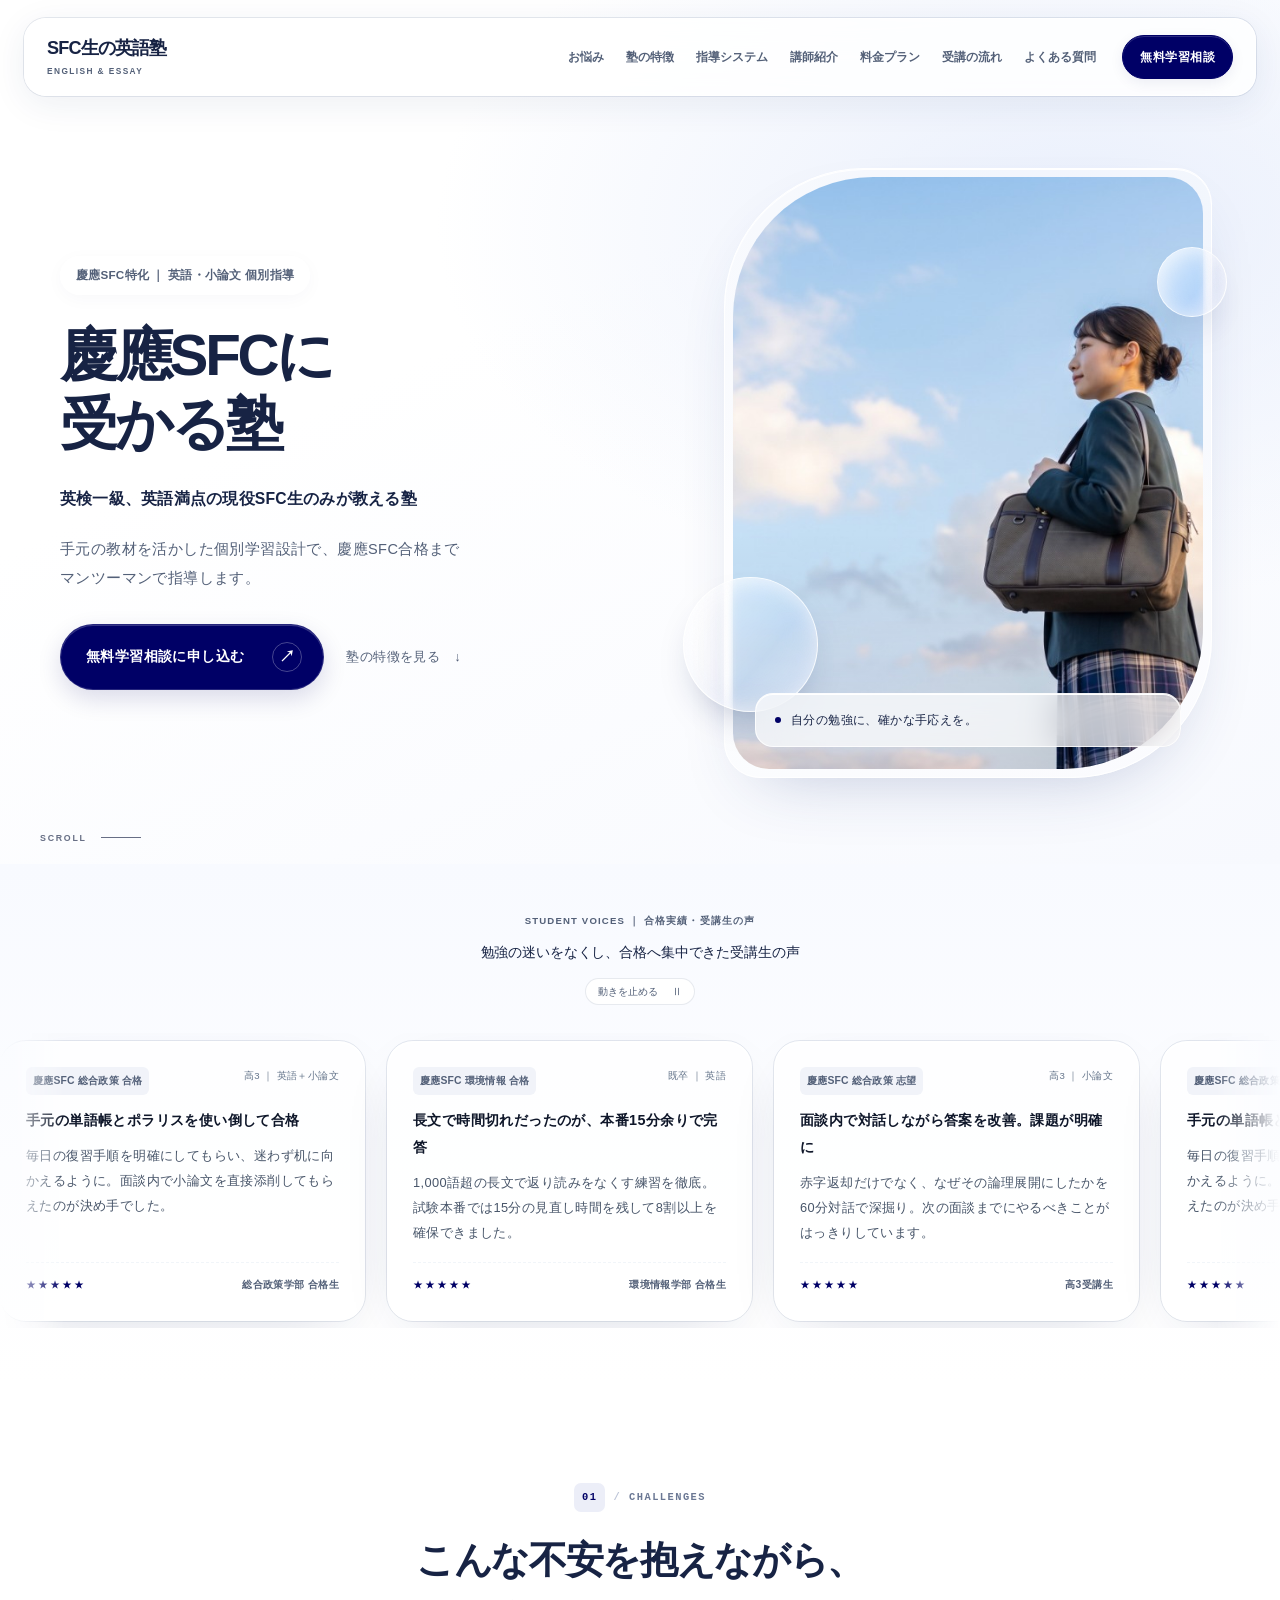
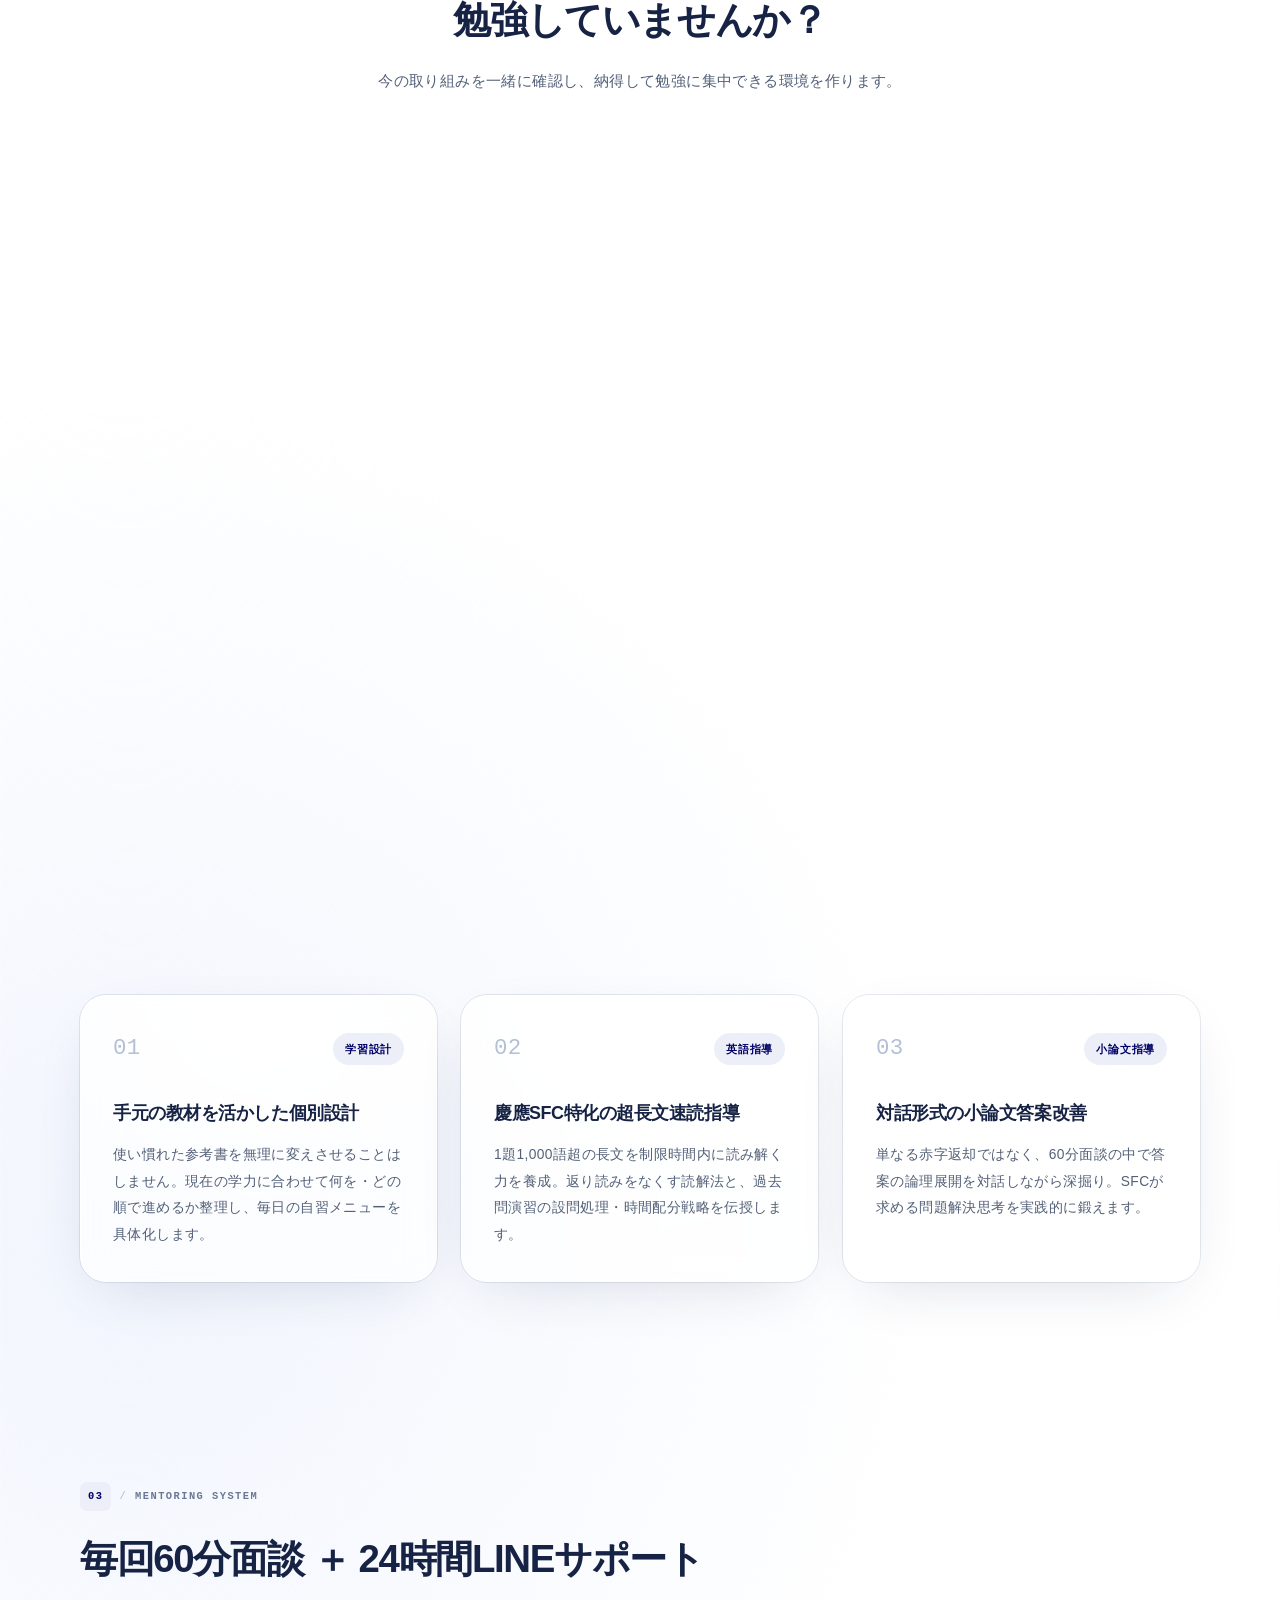
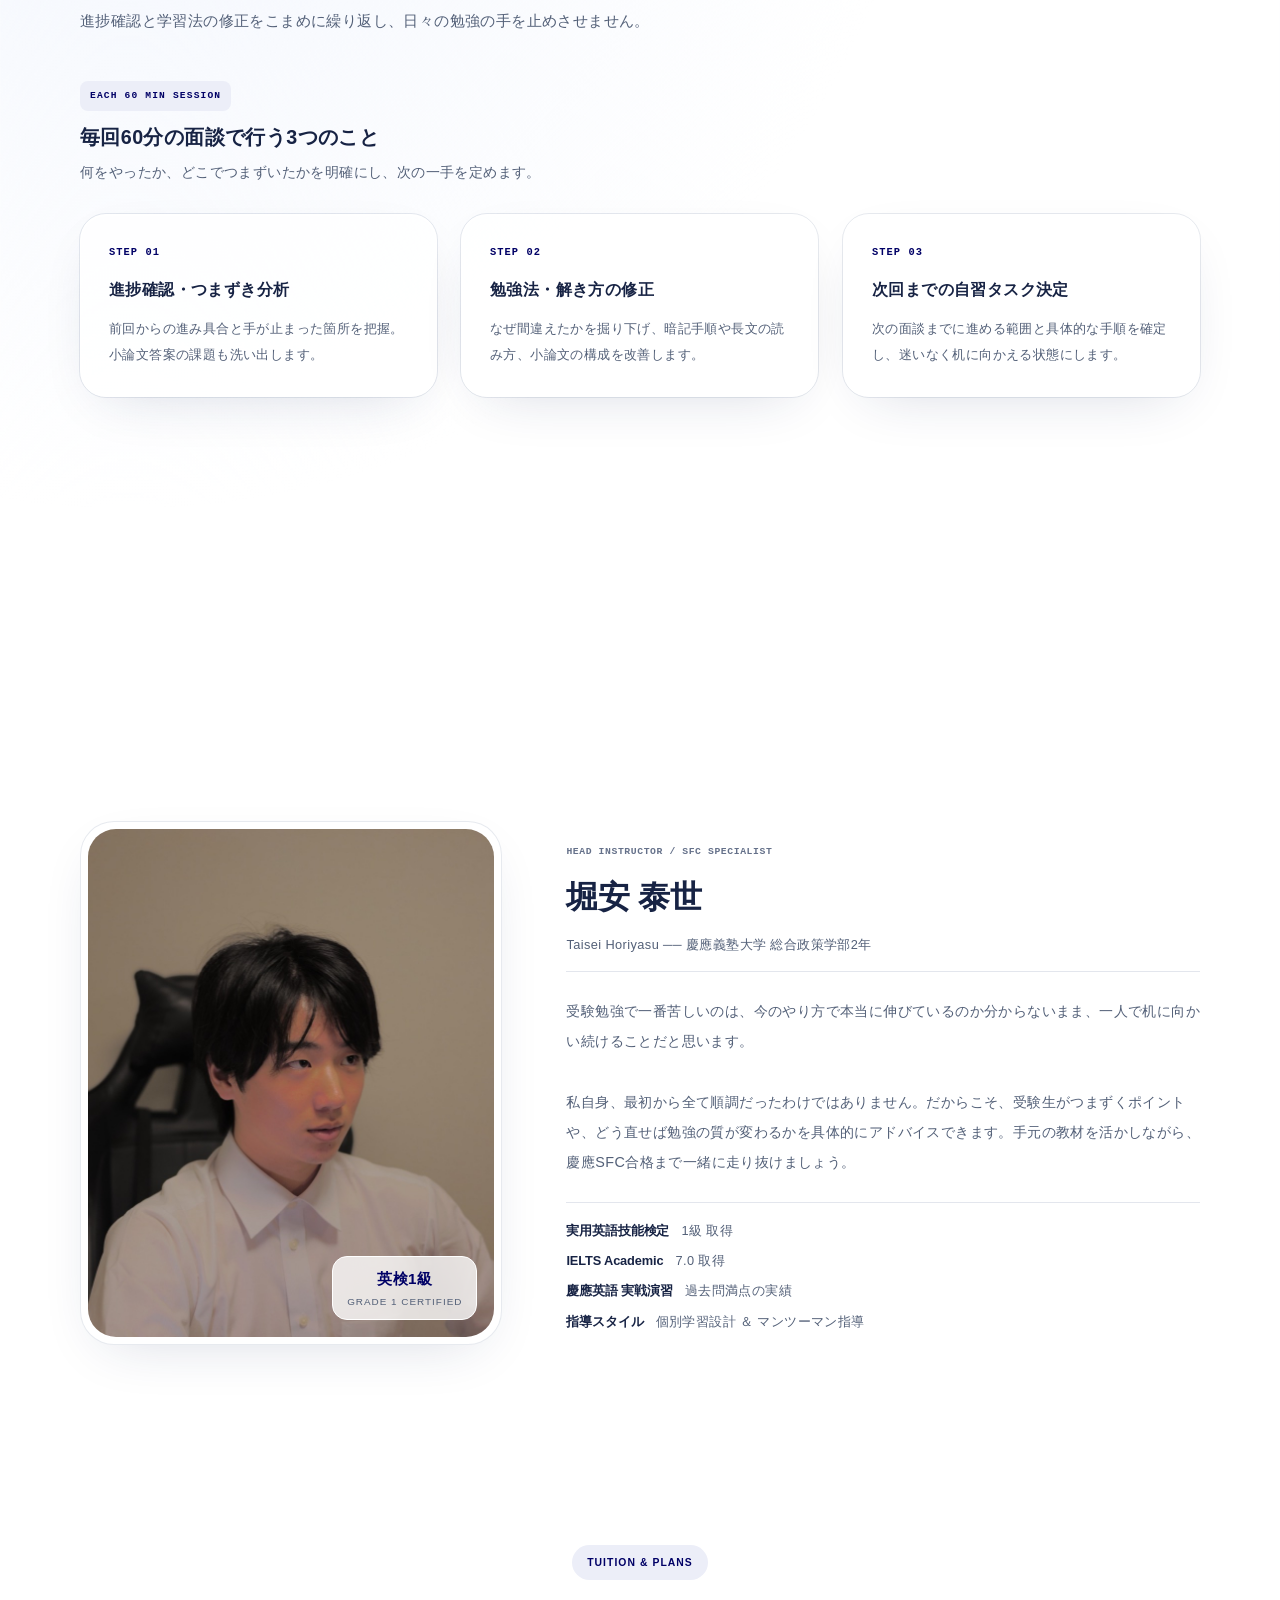
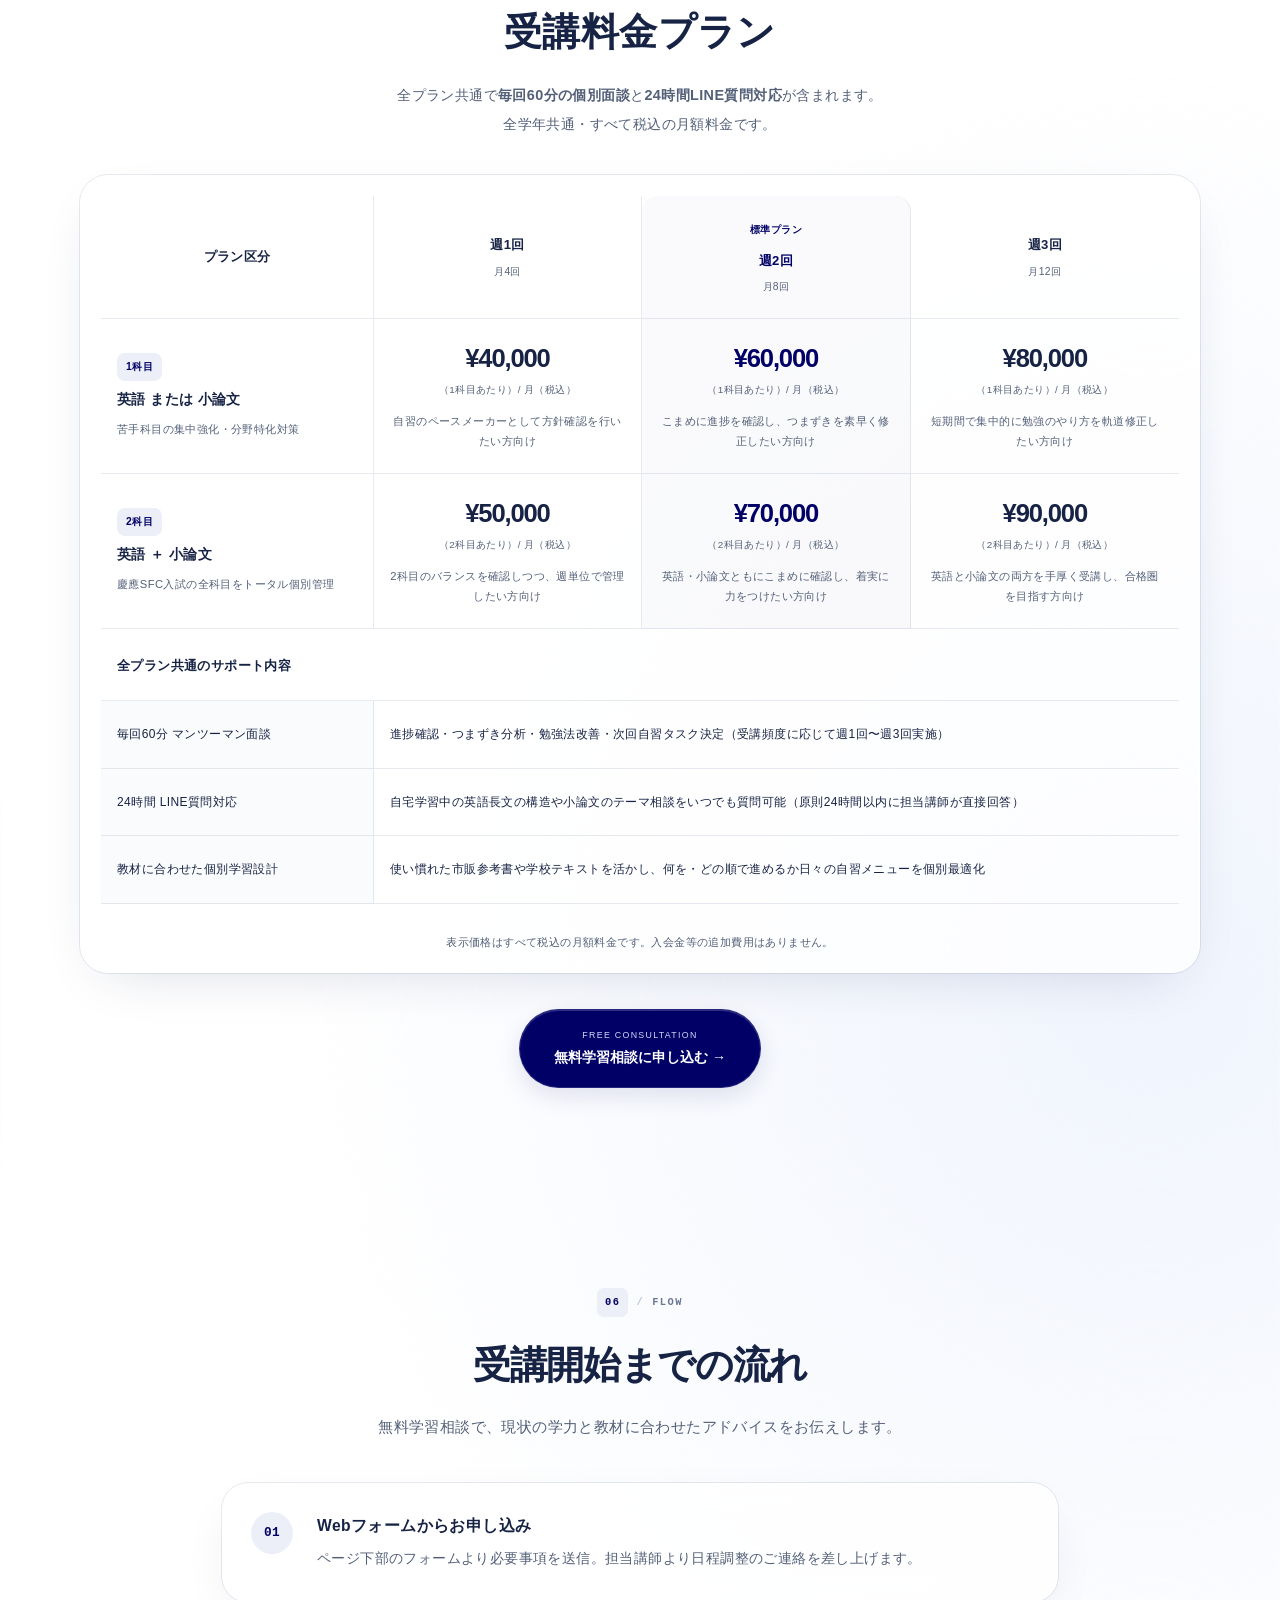
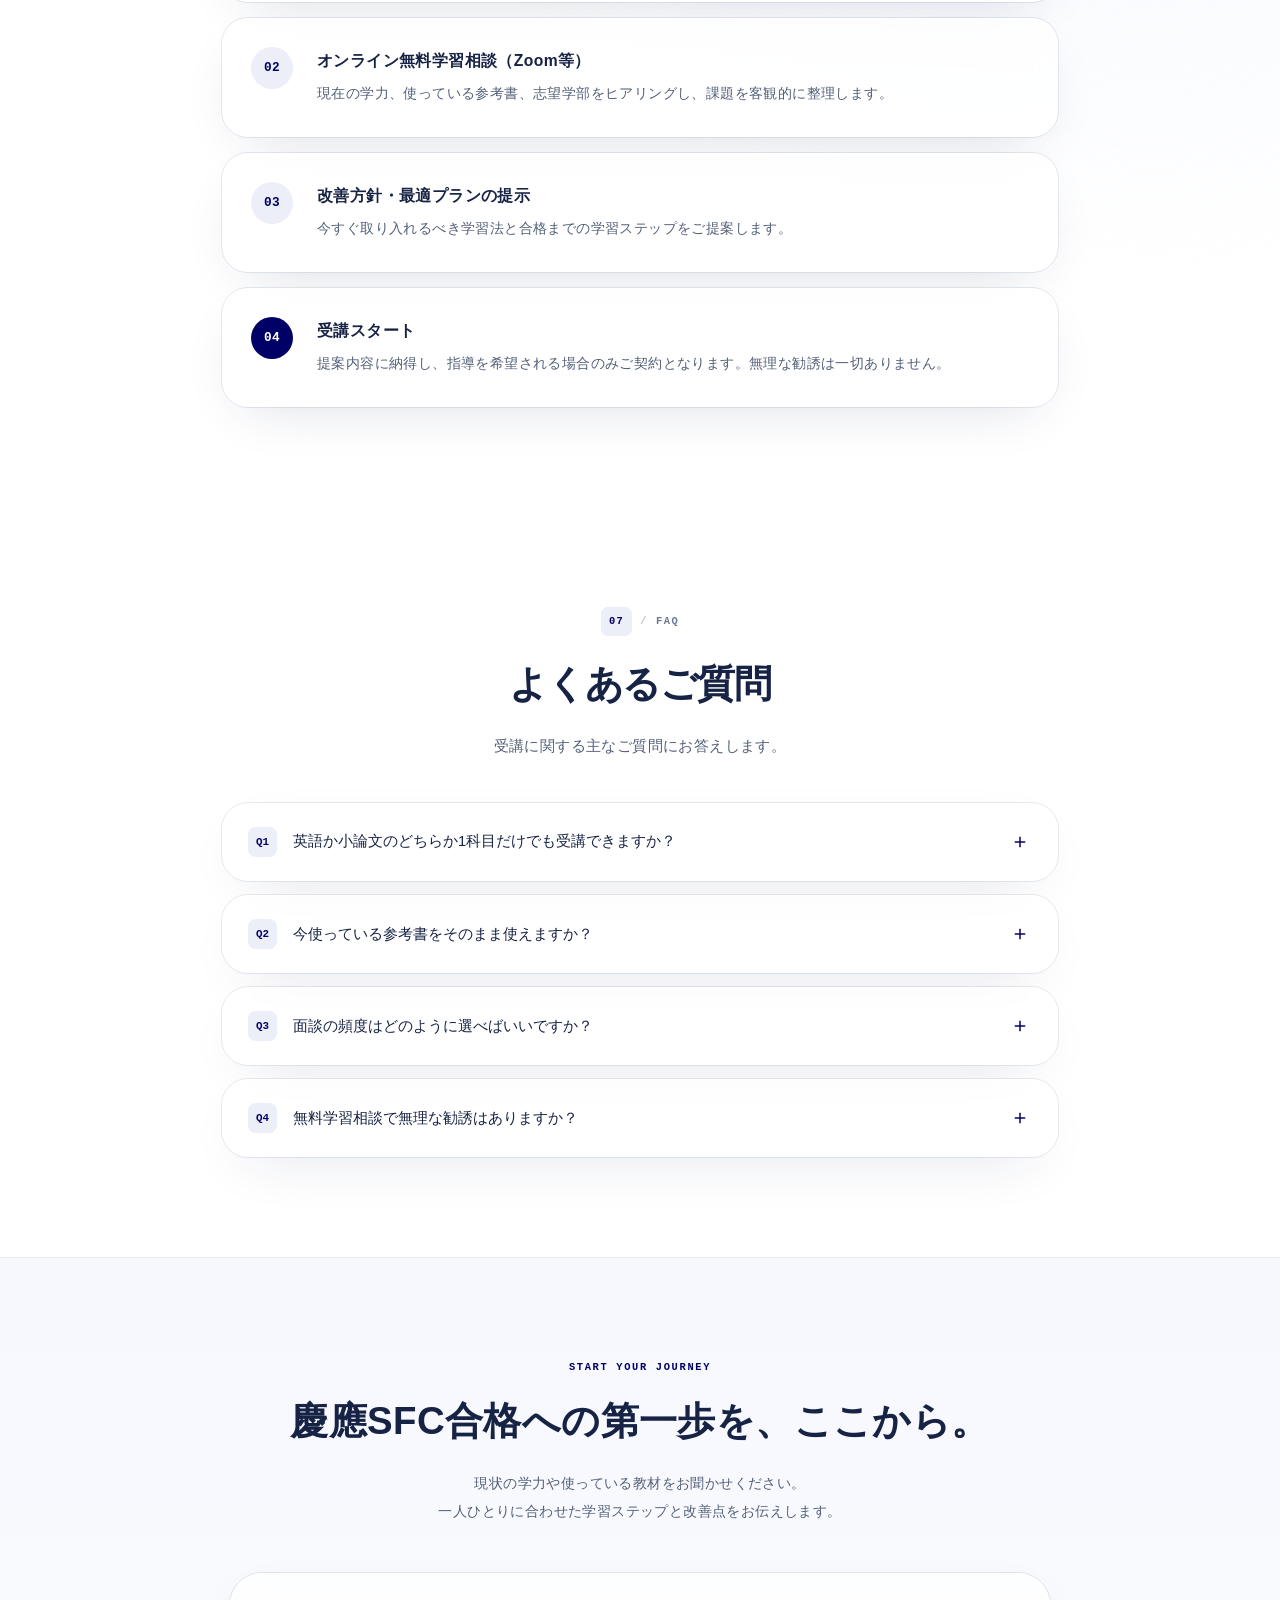
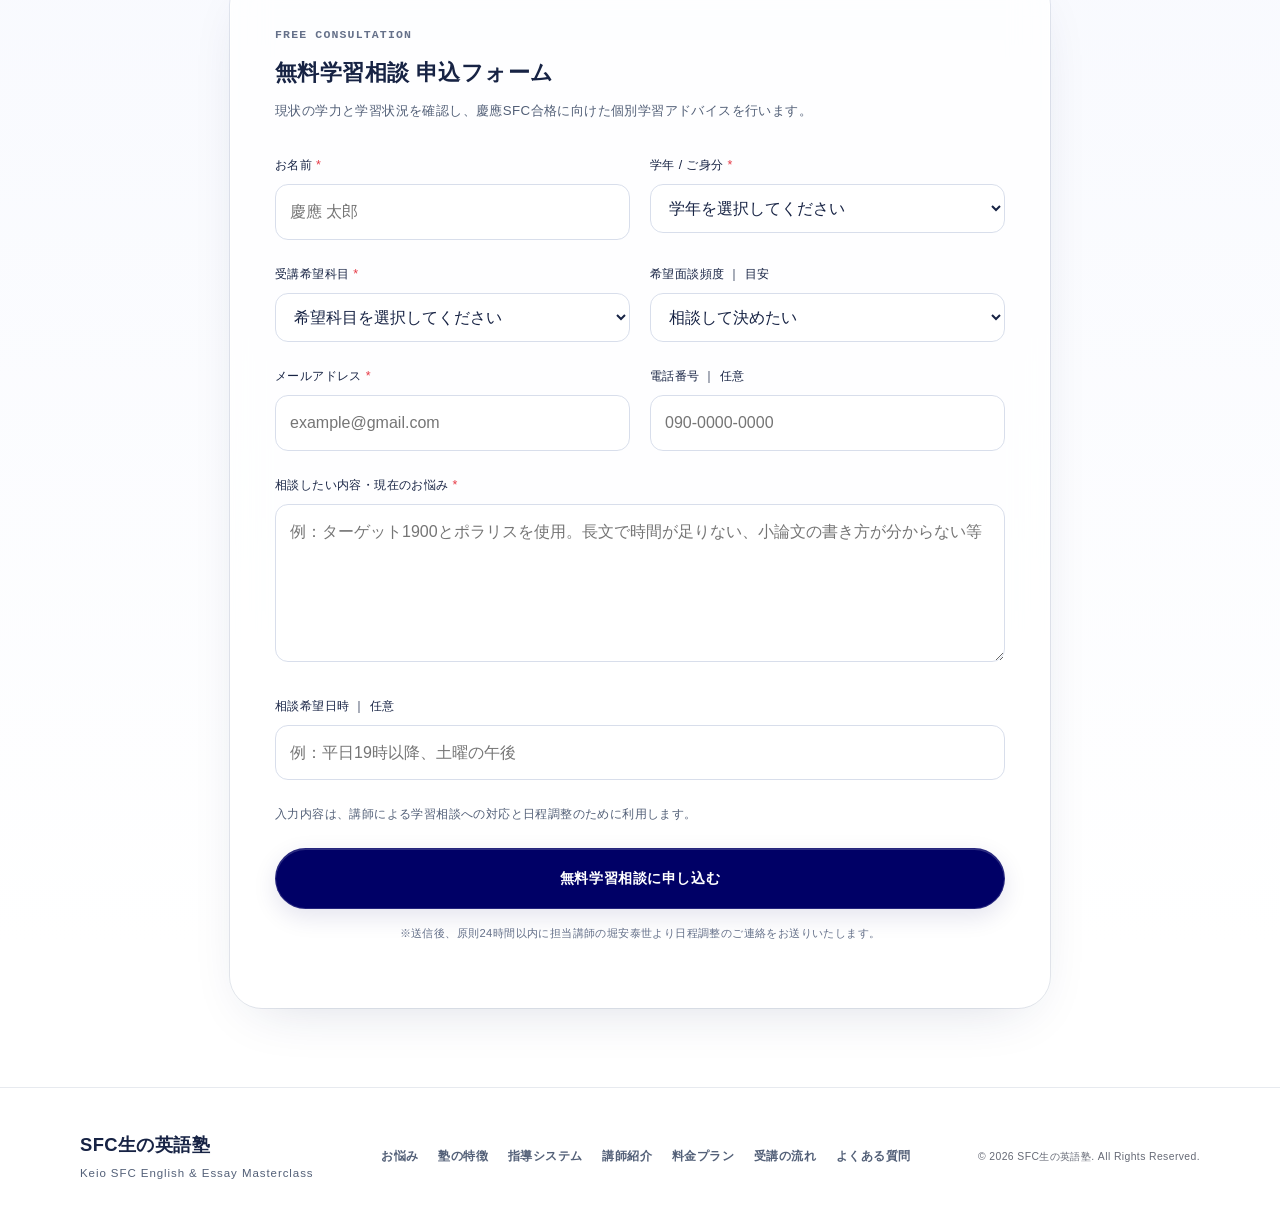
==== commit 837e8ef8: "Connect teacher intake and admin portal with shared dashboard theme" ====
--- a/index.html
+++ b/index.html
@@ -37,8 +37,8 @@
   }
   </script>
 
-  <link rel="stylesheet" href="css/arch_style.css?v=20261020-site-form1">
-  <link rel="stylesheet" href="css/liquid.css?v=20261020-site-form1">
+  <link rel="stylesheet" href="css/arch_style.css?v=20261022-connected1">
+  <link rel="stylesheet" href="css/liquid.css?v=20261022-connected1">
   <script>
     document.documentElement.classList.add('is-loading');
     // 独立したフェイルセーフ。後続JSや画像が失敗しても操作をロックしない。
@@ -902,9 +902,9 @@
 
   </div>
 
-  <script src="js/site-config.js?v=20261020-site-form1"></script>
-  <script src="js/arch.js?v=20261020-site-form1"></script>
-  <script src="js/liquid.js?v=20261020-site-form1"></script>
+  <script src="js/site-config.js?v=20261022-connected1"></script>
+  <script src="js/arch.js?v=20261022-connected1"></script>
+  <script src="js/liquid.js?v=20261022-connected1"></script>
   <script src="js/tracker.js?v=20261020"></script>
 </body>
 </html>
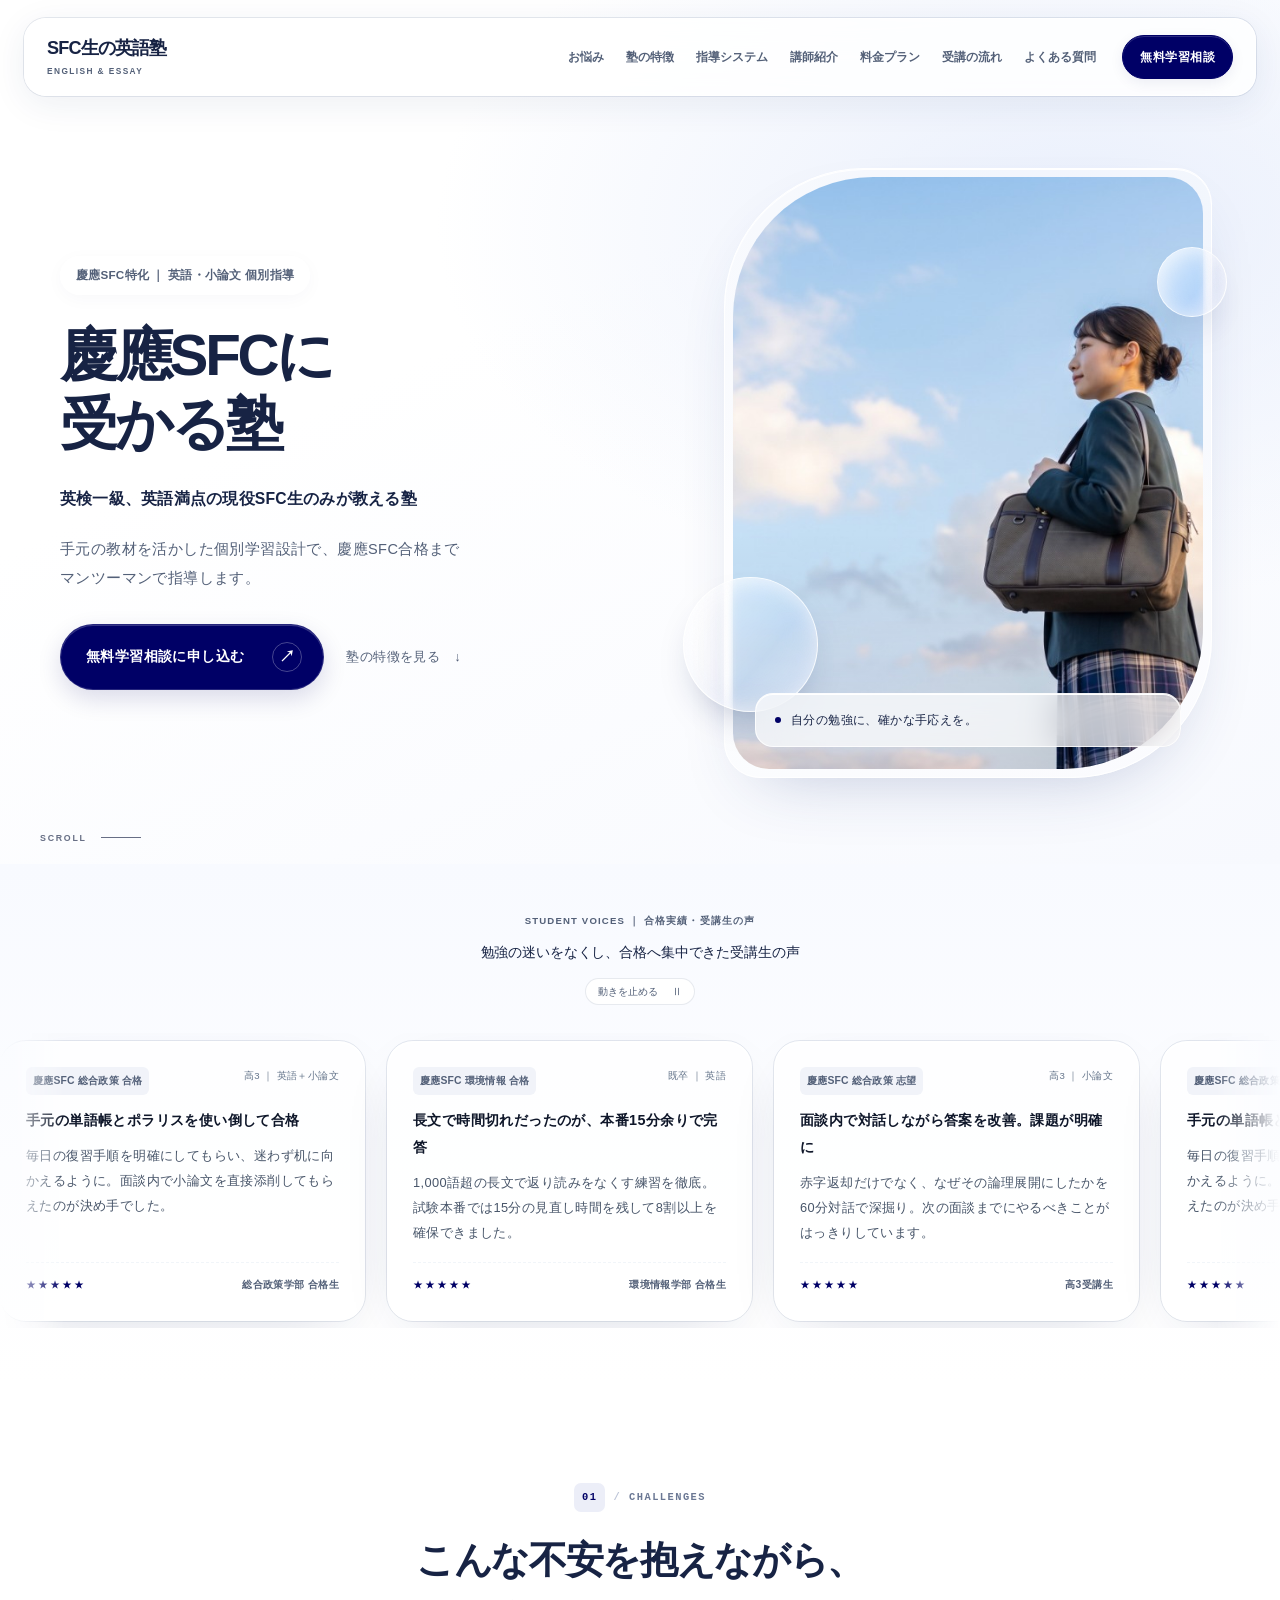
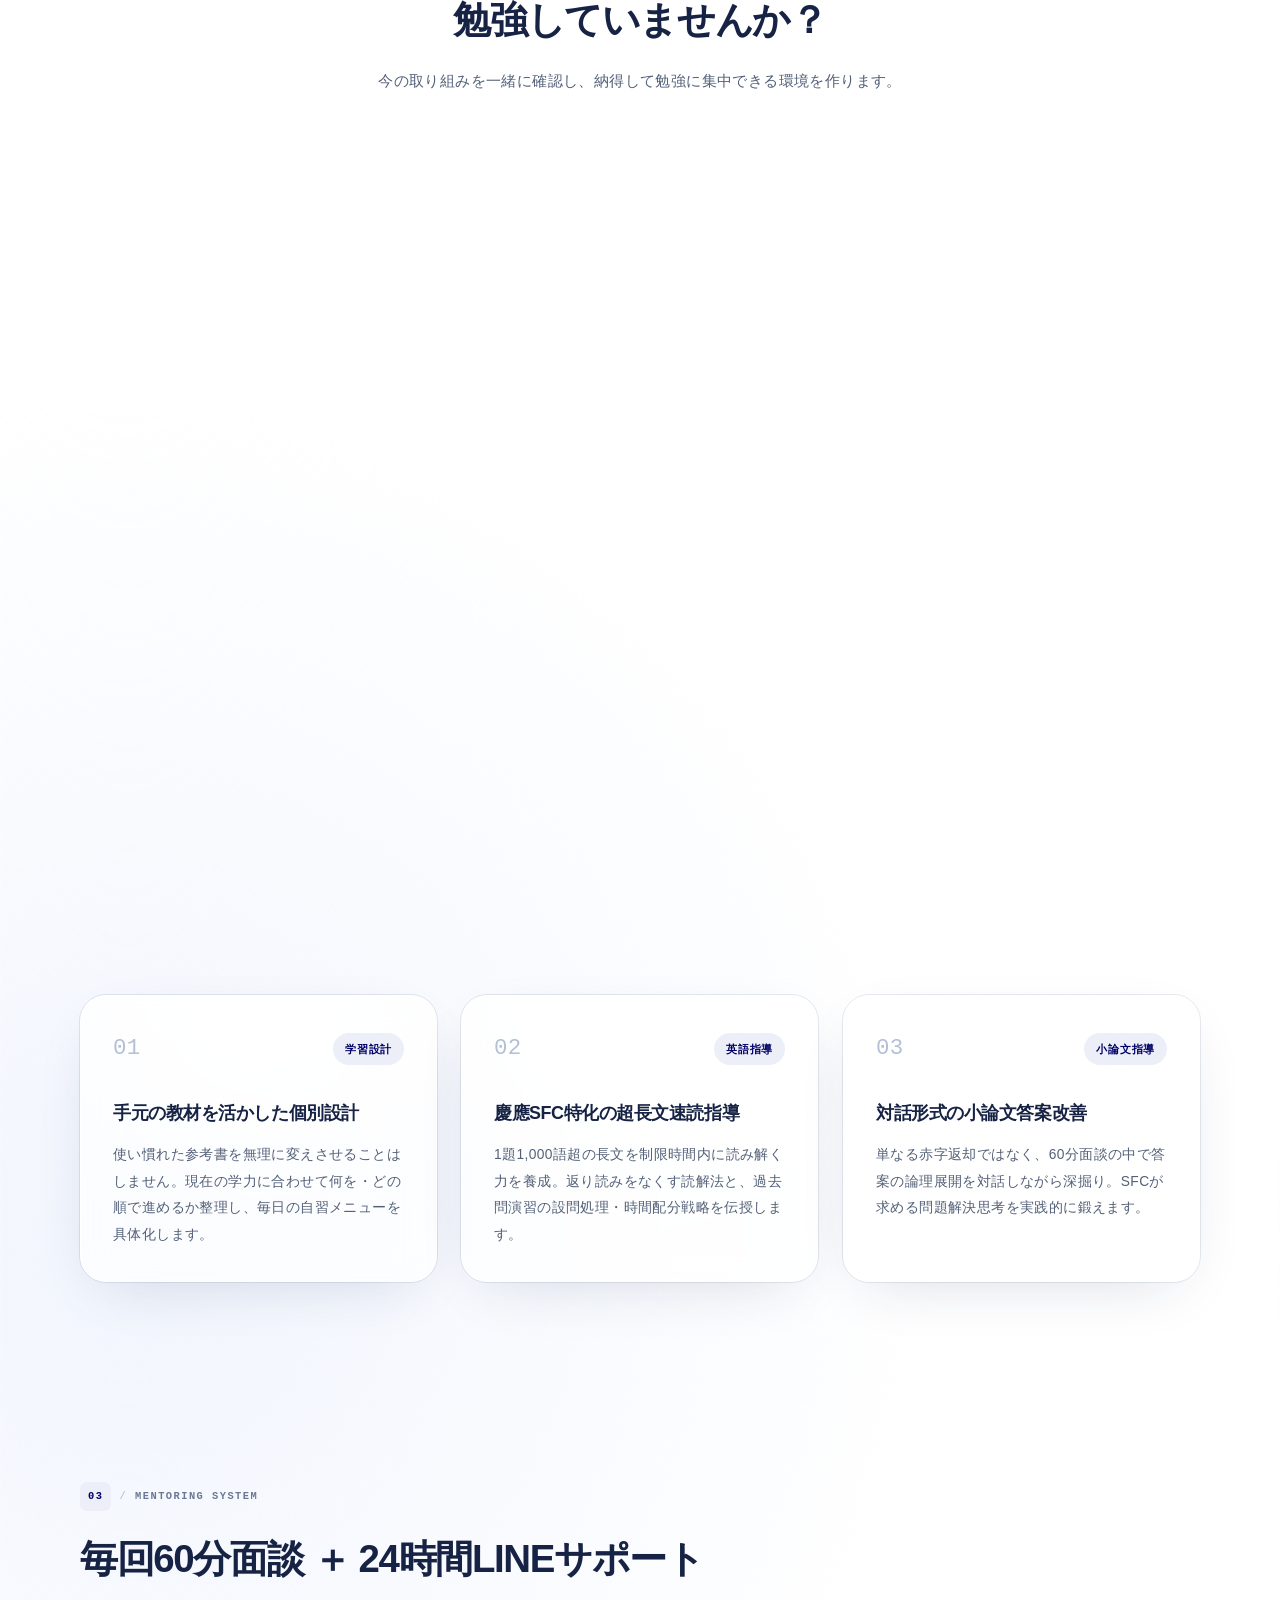
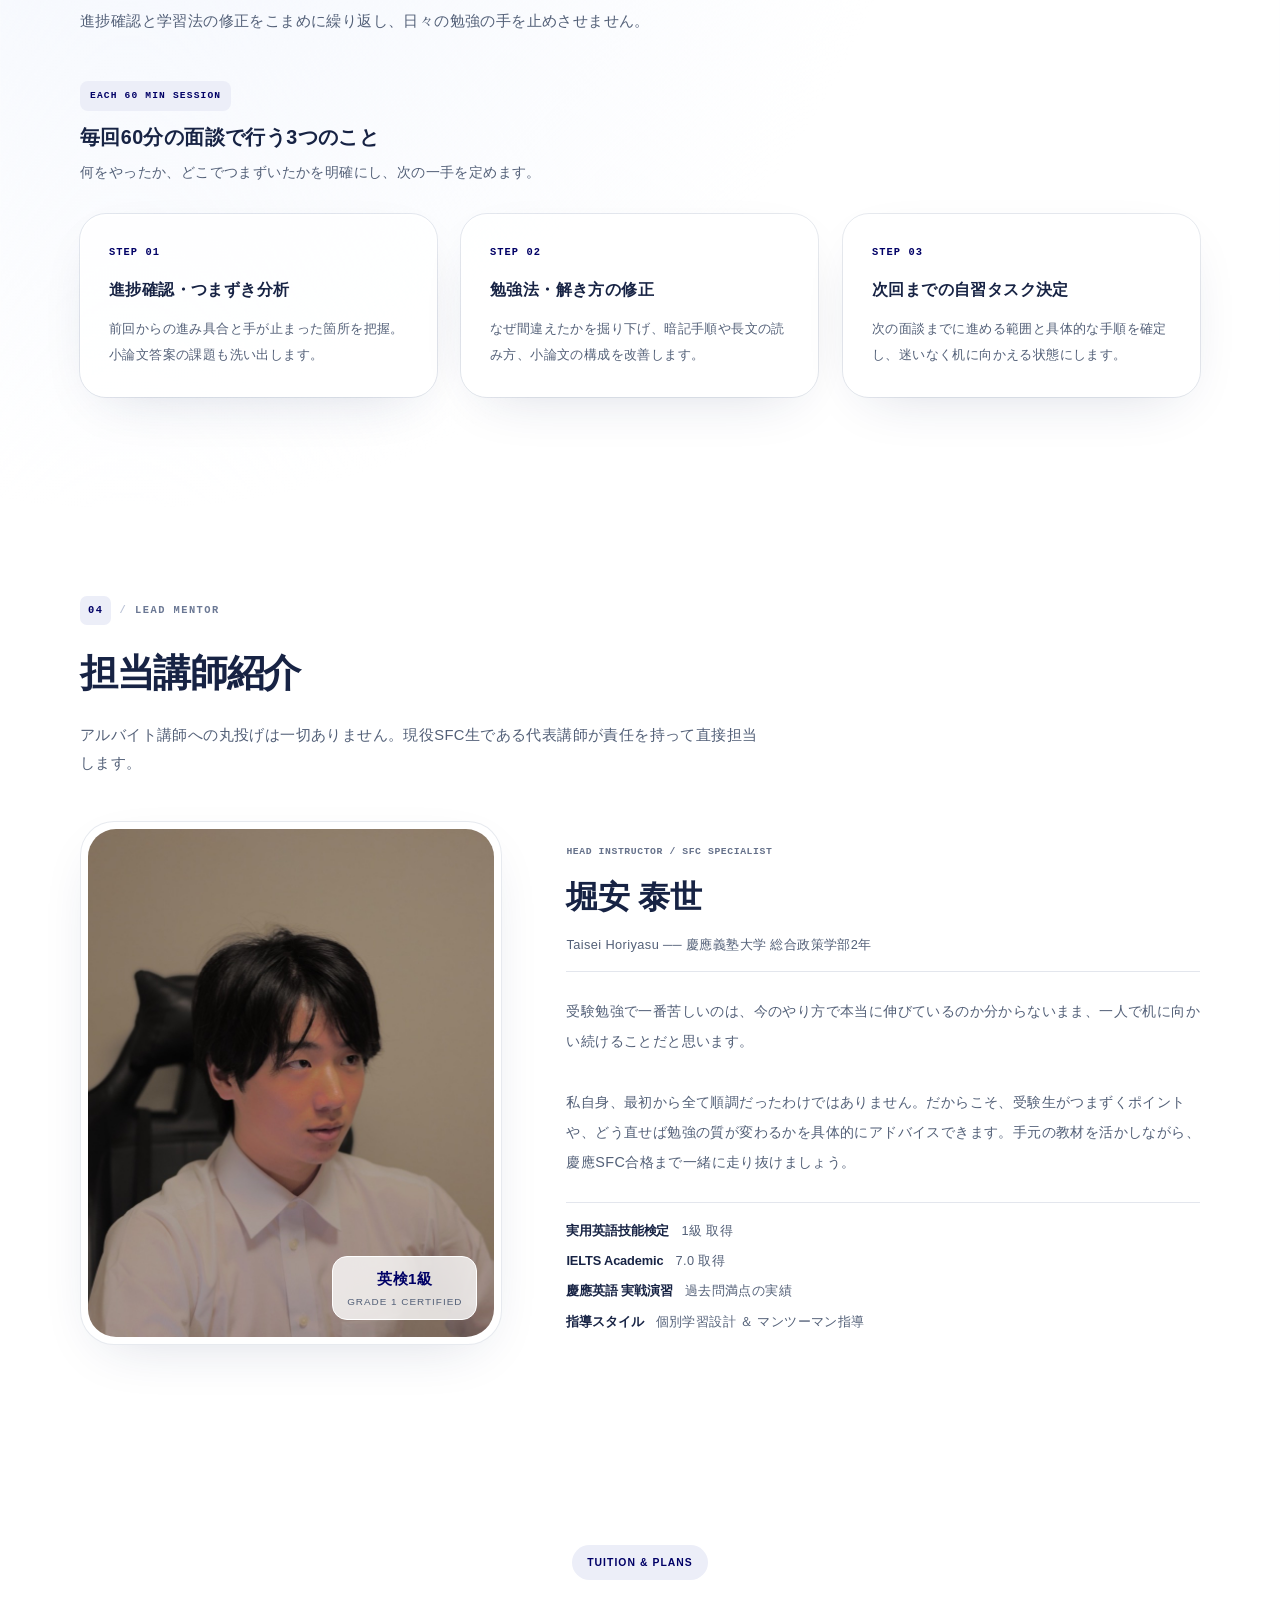
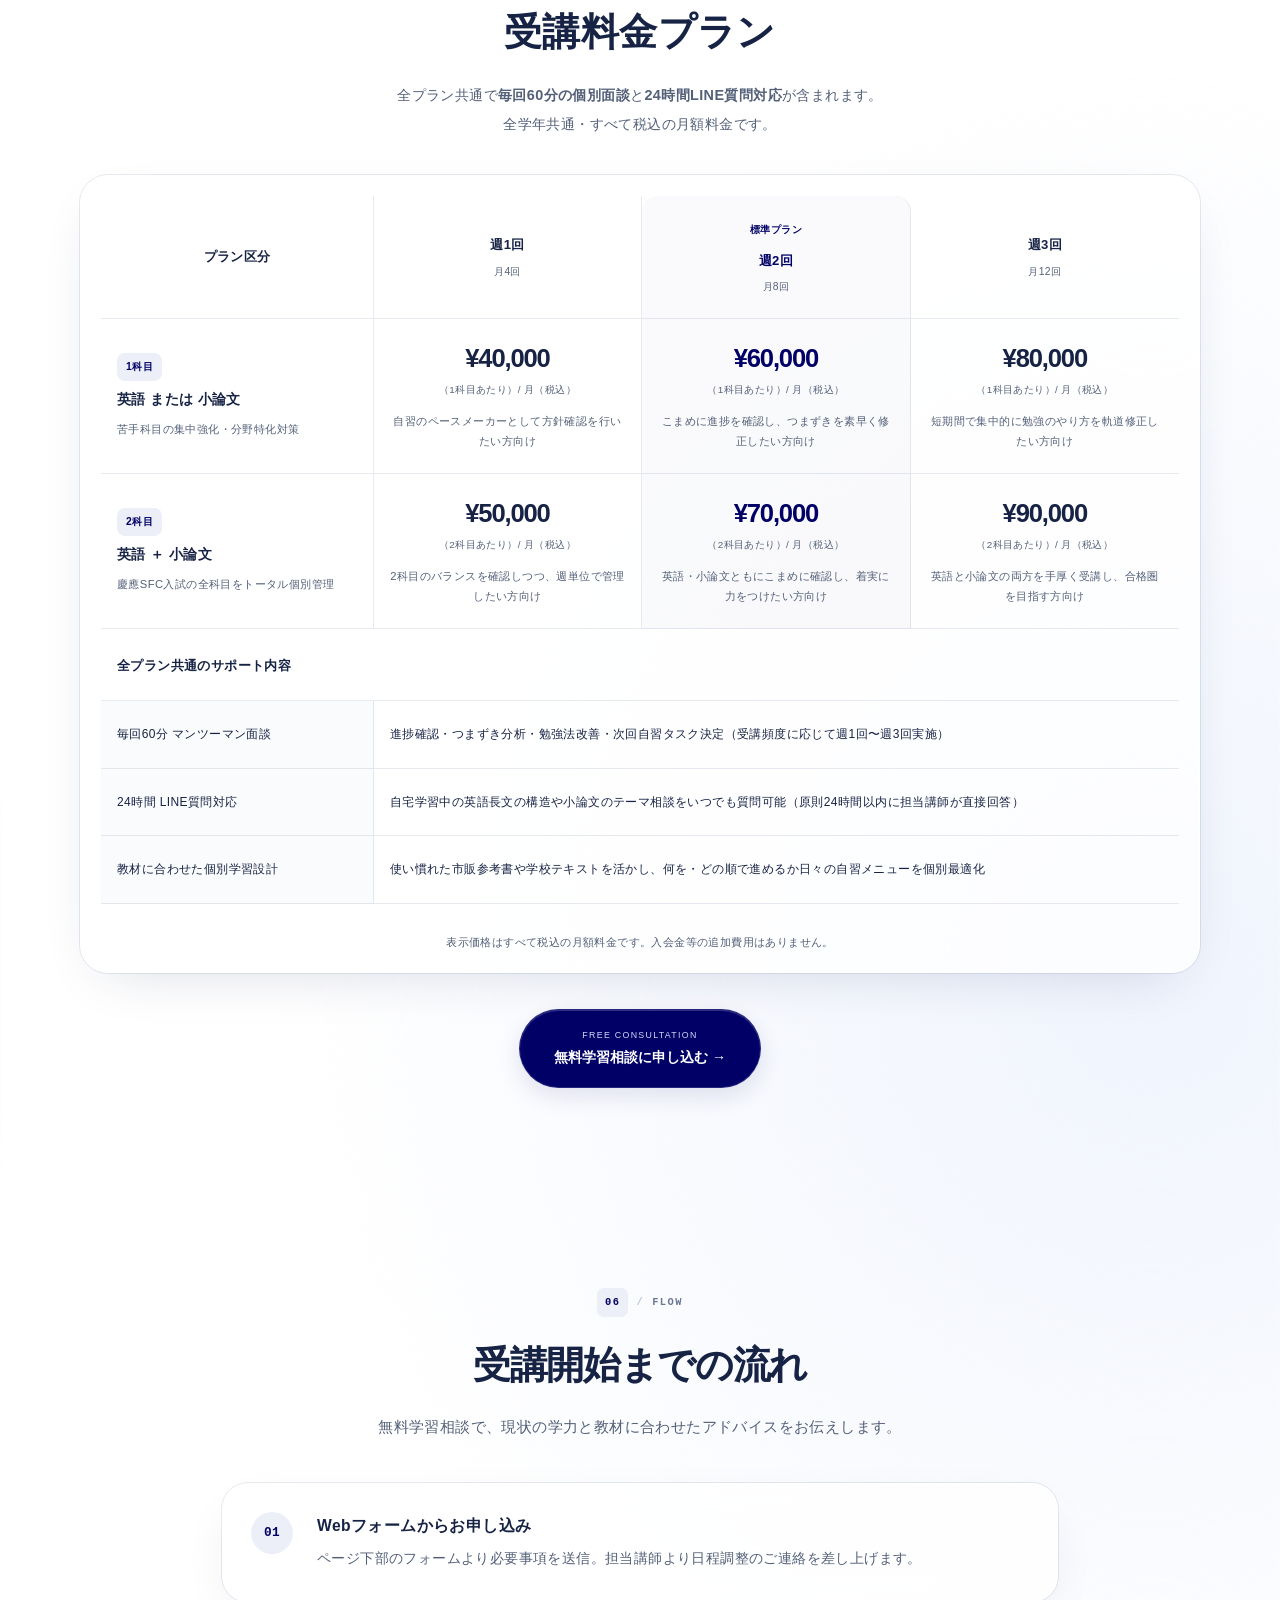
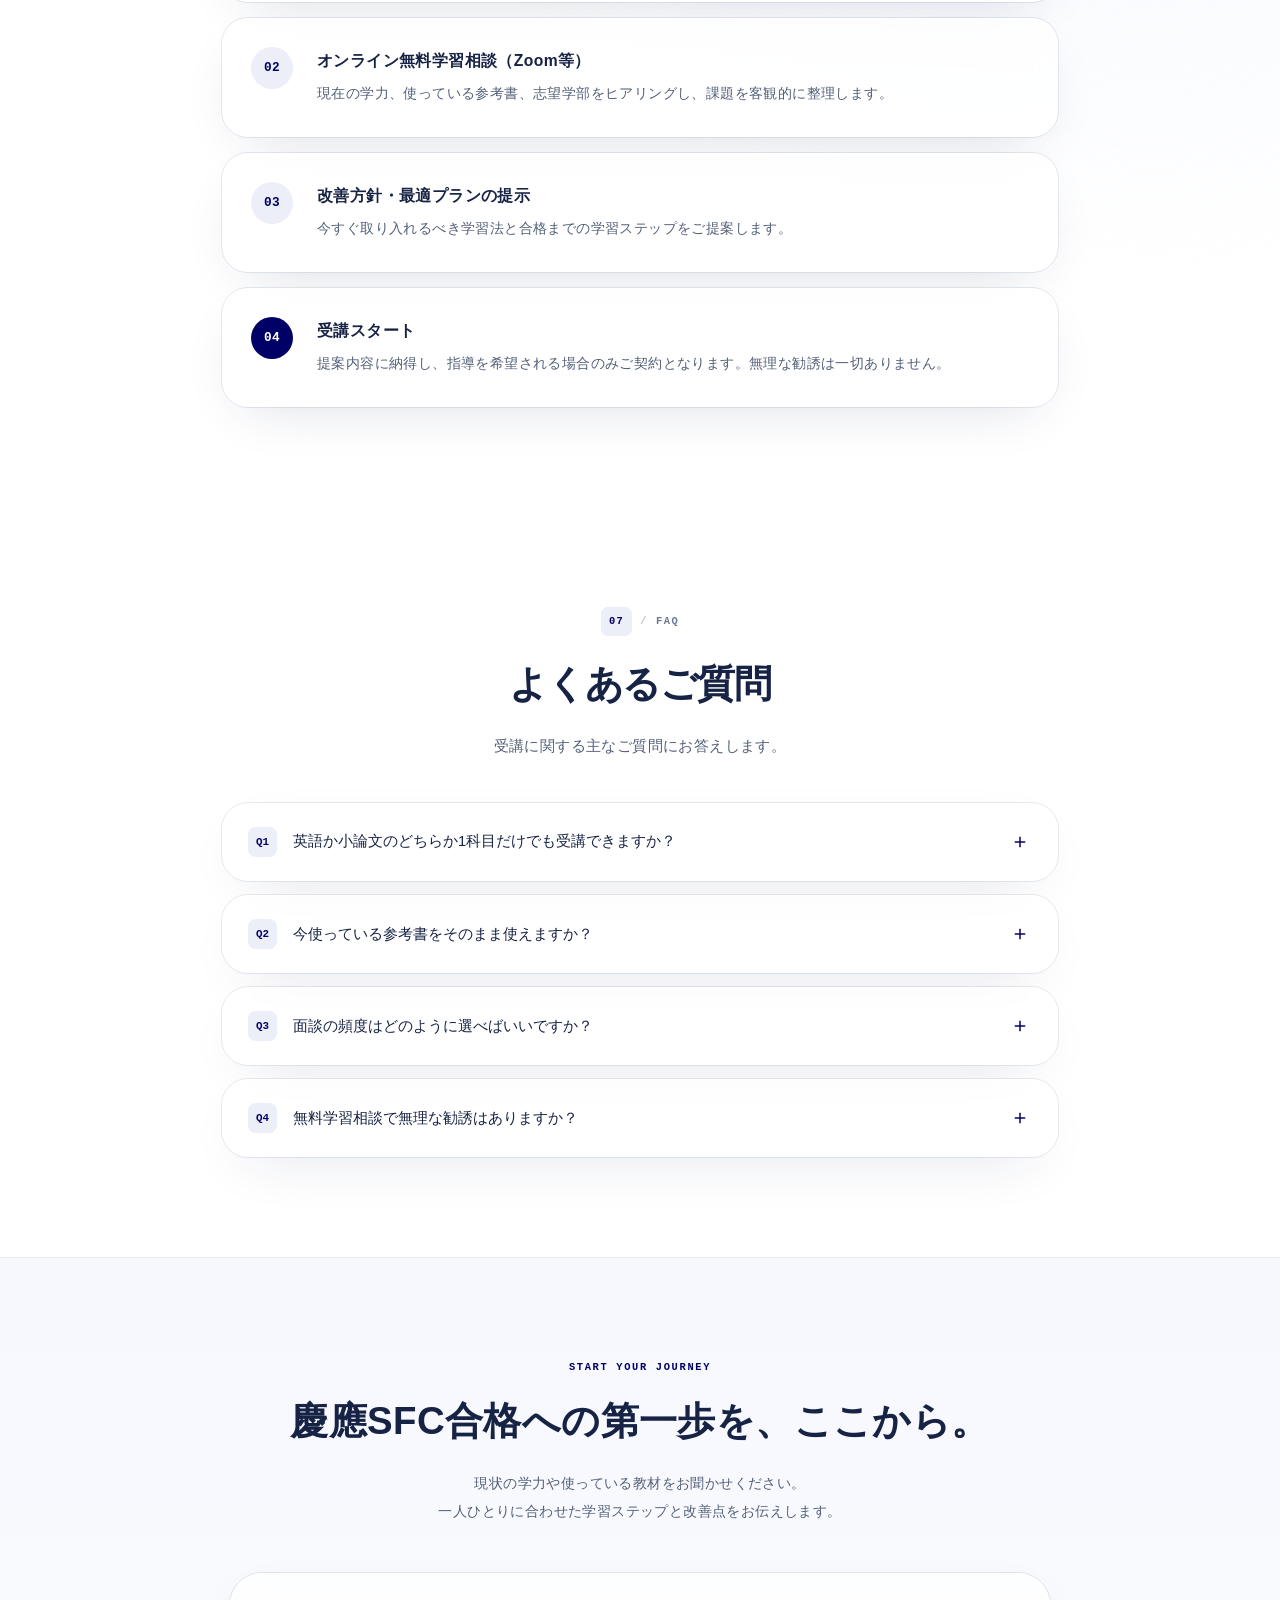
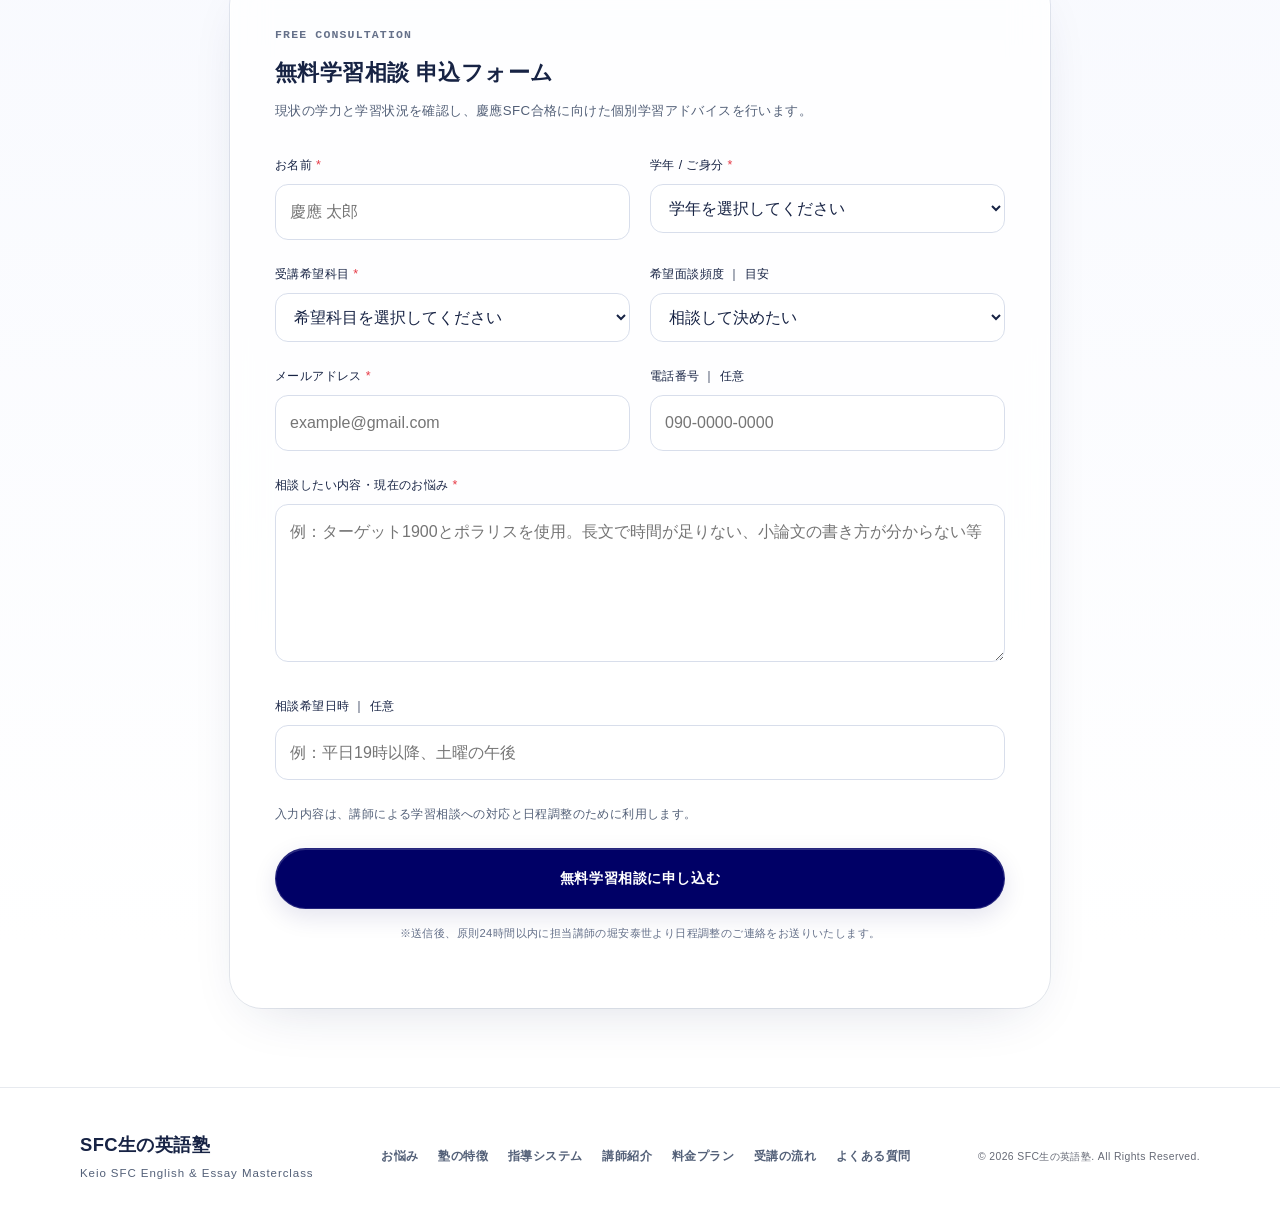
==== commit 89a23269: "Publish school on free tomoni-juku Firebase hostname" ====
--- a/index.html
+++ b/index.html
@@ -2,20 +2,21 @@
 <html lang="ja">
 <head>
   <meta charset="UTF-8">
+  <script src="js/site-redirect.js?v=20261024-tomoni1"></script>
   <meta name="viewport" content="width=device-width, initial-scale=1.0">
   <title>SFC生の英語塾 ｜ 慶應SFC特化 英語・小論文 個別学習伴走</title>
   <meta name="description" content="英検1級・慶應英語過去問満点の現役SFC生がマンツーマン指導。手元の教材を活かした個別学習設計で慶應SFC合格へ導きます。">
-  <link rel="canonical" href="https://onaoki0503-lgtm.github.io/shiritsu-english/">
+  <link rel="canonical" href="https://tomoni-juku.web.app/">
   <meta name="robots" content="index, follow, max-image-preview:large">
 
   <!-- OGP / SNS Meta Tags -->
   <meta property="og:type" content="website">
   <meta property="og:locale" content="ja_JP">
-  <meta property="og:url" content="https://onaoki0503-lgtm.github.io/shiritsu-english/">
+  <meta property="og:url" content="https://tomoni-juku.web.app/">
   <meta property="og:title" content="SFC生の英語塾 ｜ 慶應SFC特化 英語・小論文 個別学習伴走">
   <meta property="og:description" content="英検1級・慶應英語過去問満点の現役SFC生がマンツーマン指導。手元の教材を活かした個別学習設計で慶應SFC合格へ導きます。">
   <meta property="og:site_name" content="SFC生の英語塾">
-  <meta property="og:image" content="https://onaoki0503-lgtm.github.io/shiritsu-english/assets/hero_sky_bg.jpg">
+  <meta property="og:image" content="https://tomoni-juku.web.app/assets/hero_sky_bg.jpg">
   <meta name="twitter:card" content="summary_large_image">
 
   <!-- Google Search Console 所有権確認タグ -->
@@ -27,8 +28,8 @@
     "@context": "https://schema.org",
     "@type": "EducationalOrganization",
     "name": "SFC生の英語塾",
-    "url": "https://onaoki0503-lgtm.github.io/shiritsu-english/",
-    "logo": "https://onaoki0503-lgtm.github.io/shiritsu-english/assets/hero_sky_bg.jpg",
+    "url": "https://tomoni-juku.web.app/",
+    "logo": "https://tomoni-juku.web.app/assets/hero_sky_bg.jpg",
     "description": "慶應SFC特化・完全個別学習伴走。英検1級・英語満点の現役SFC生によるマンツーマン指導。",
     "address": {
       "@type": "PostalAddress",
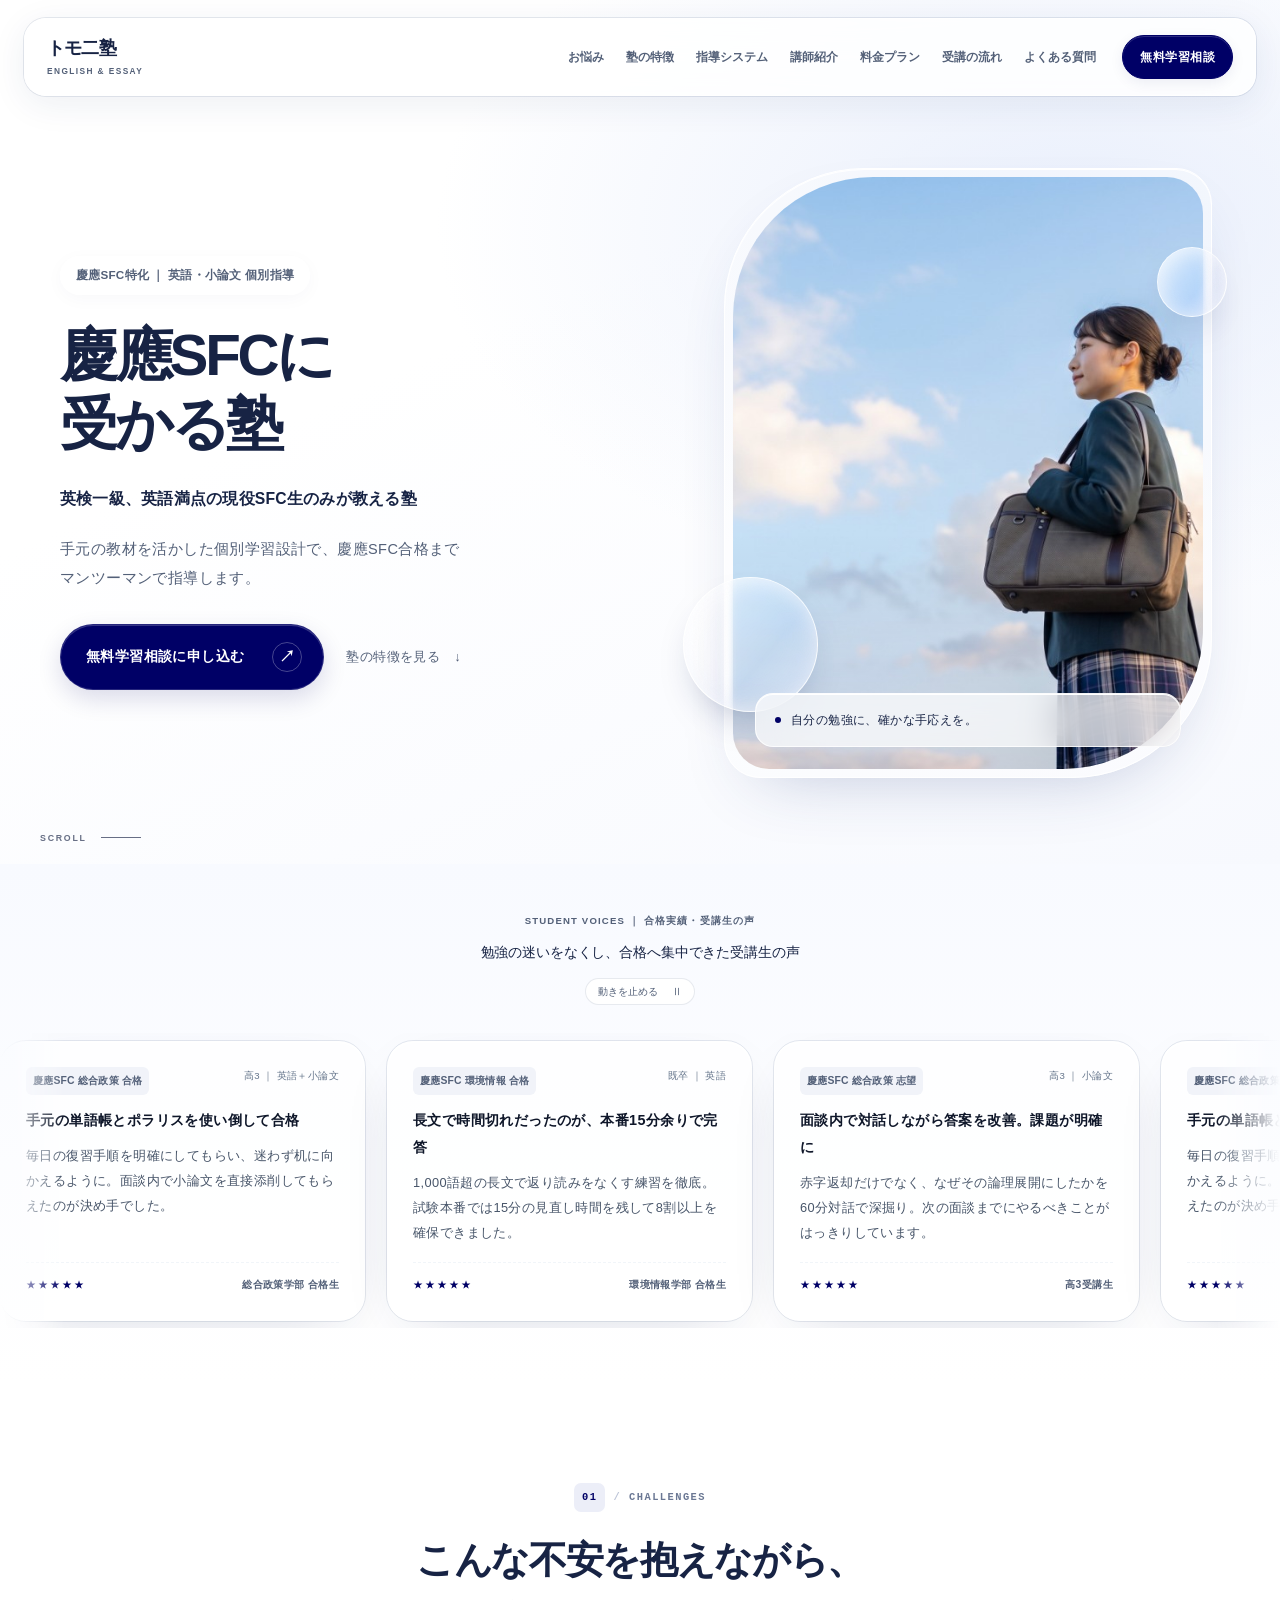
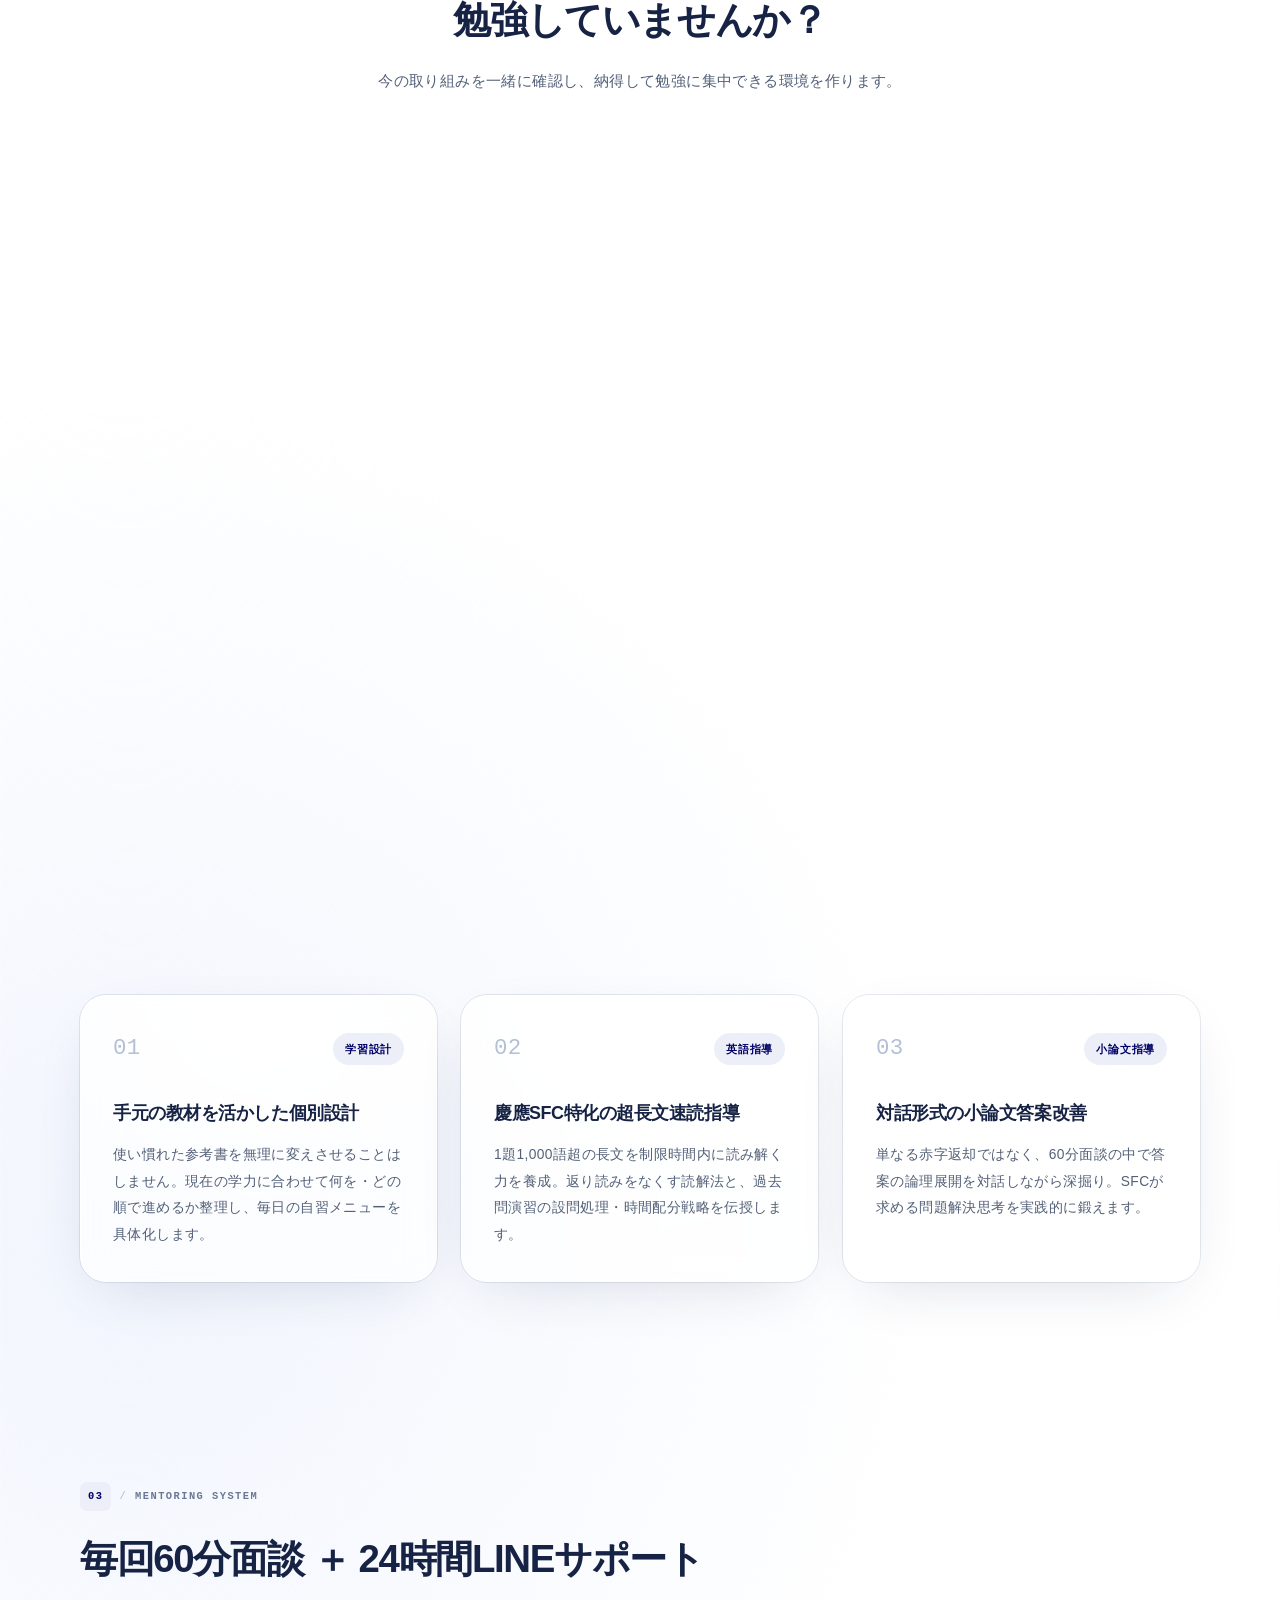
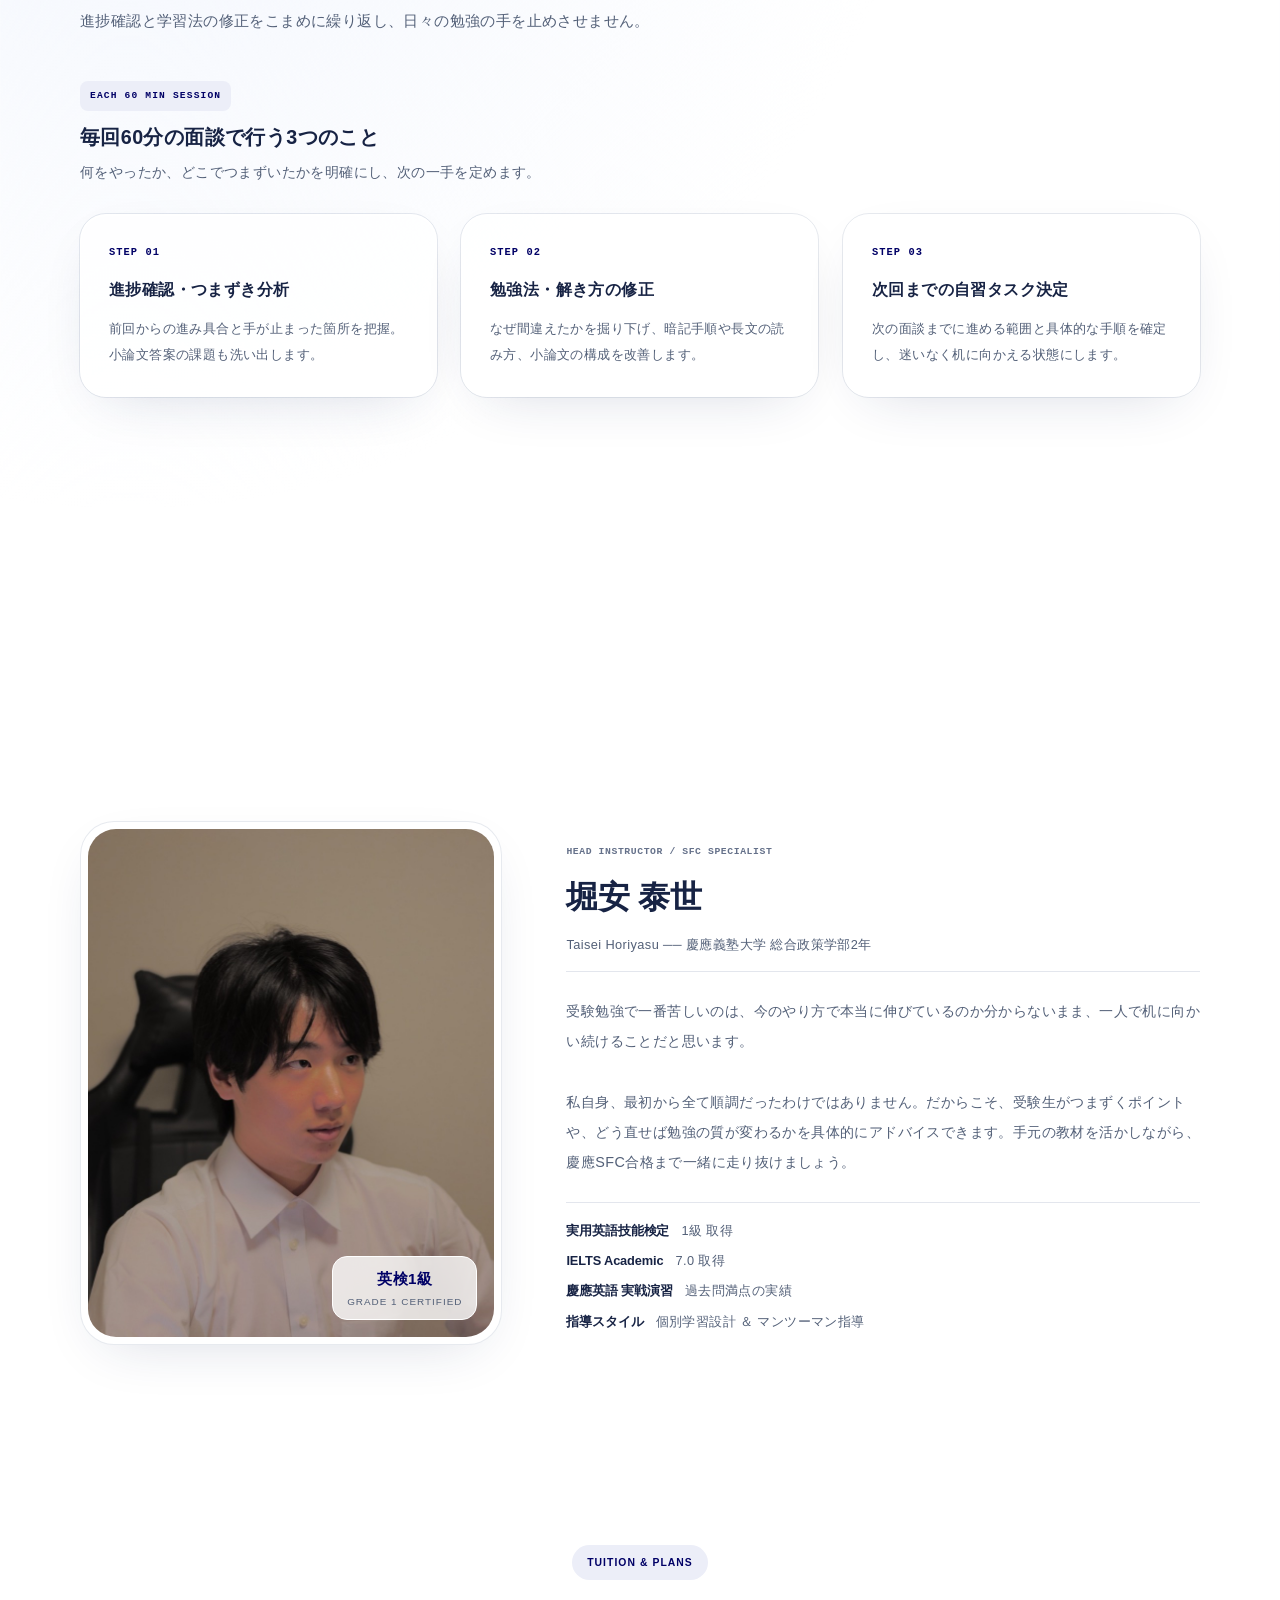
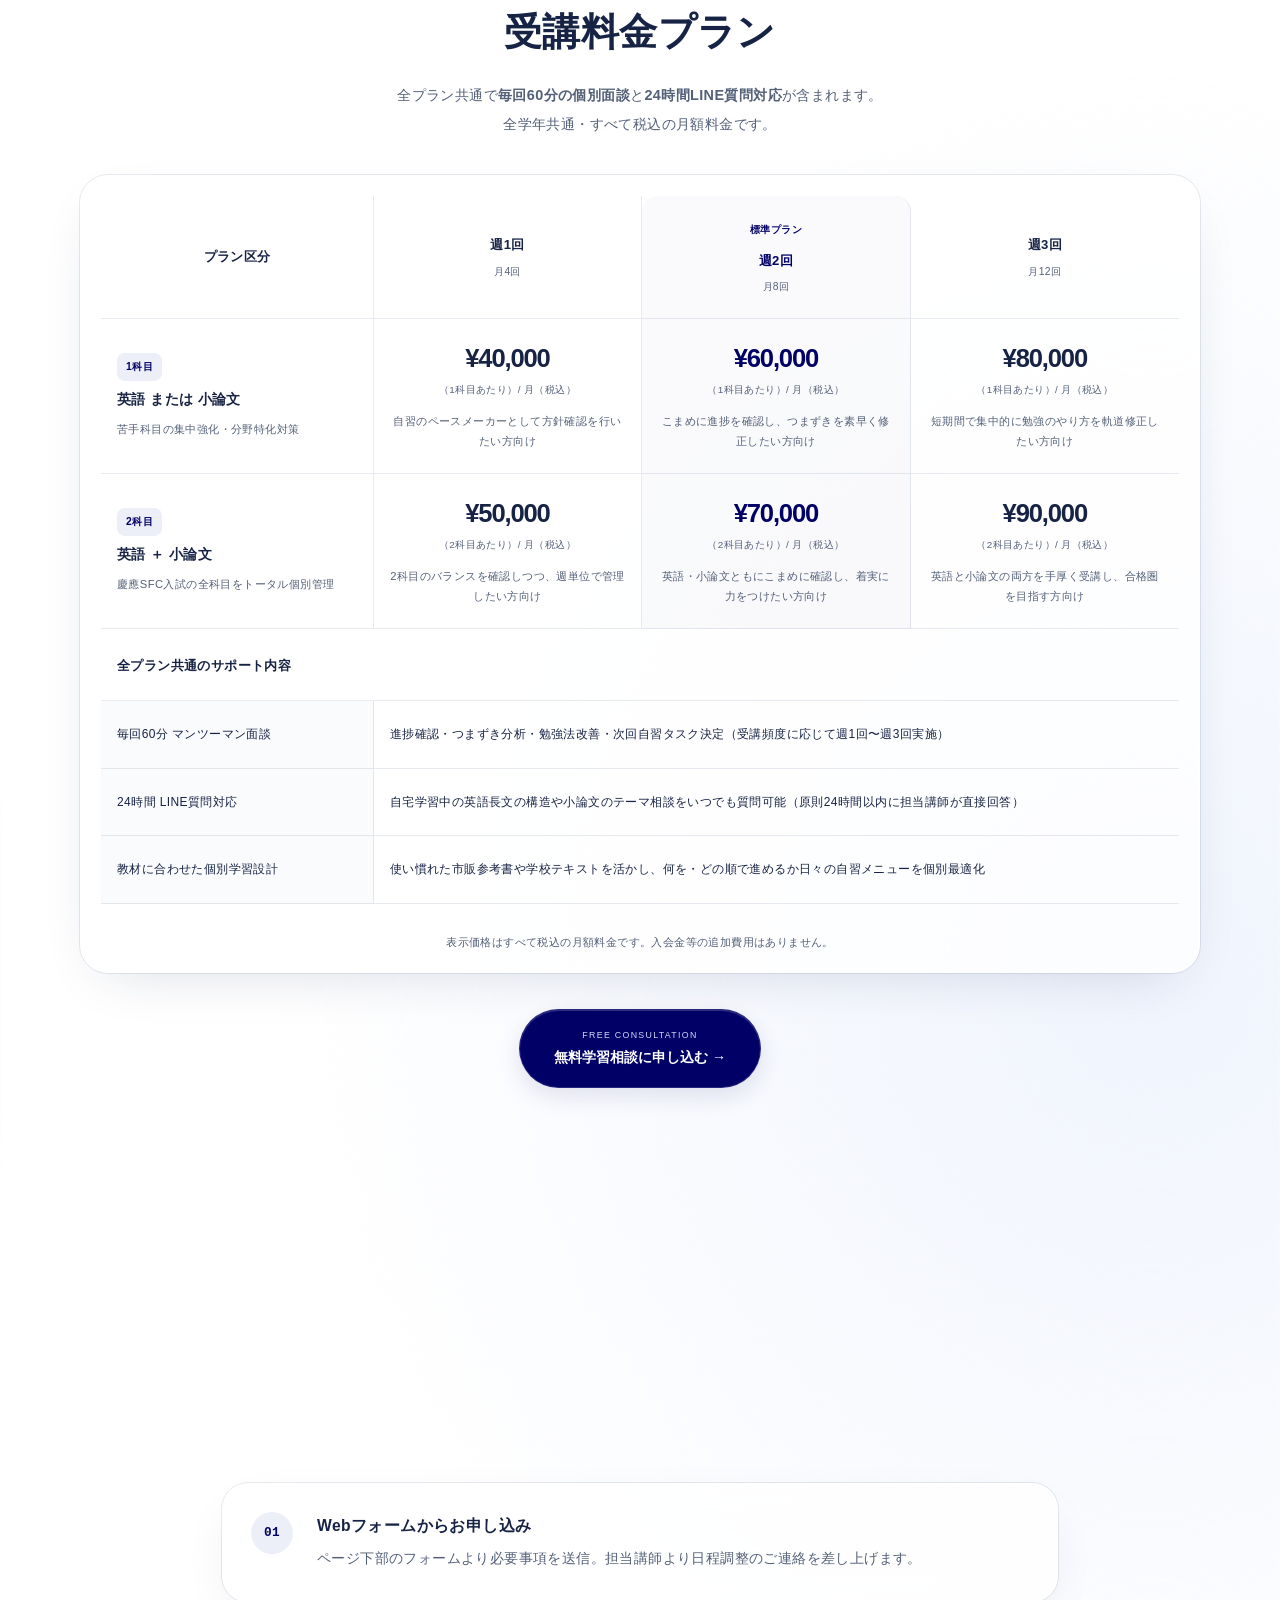
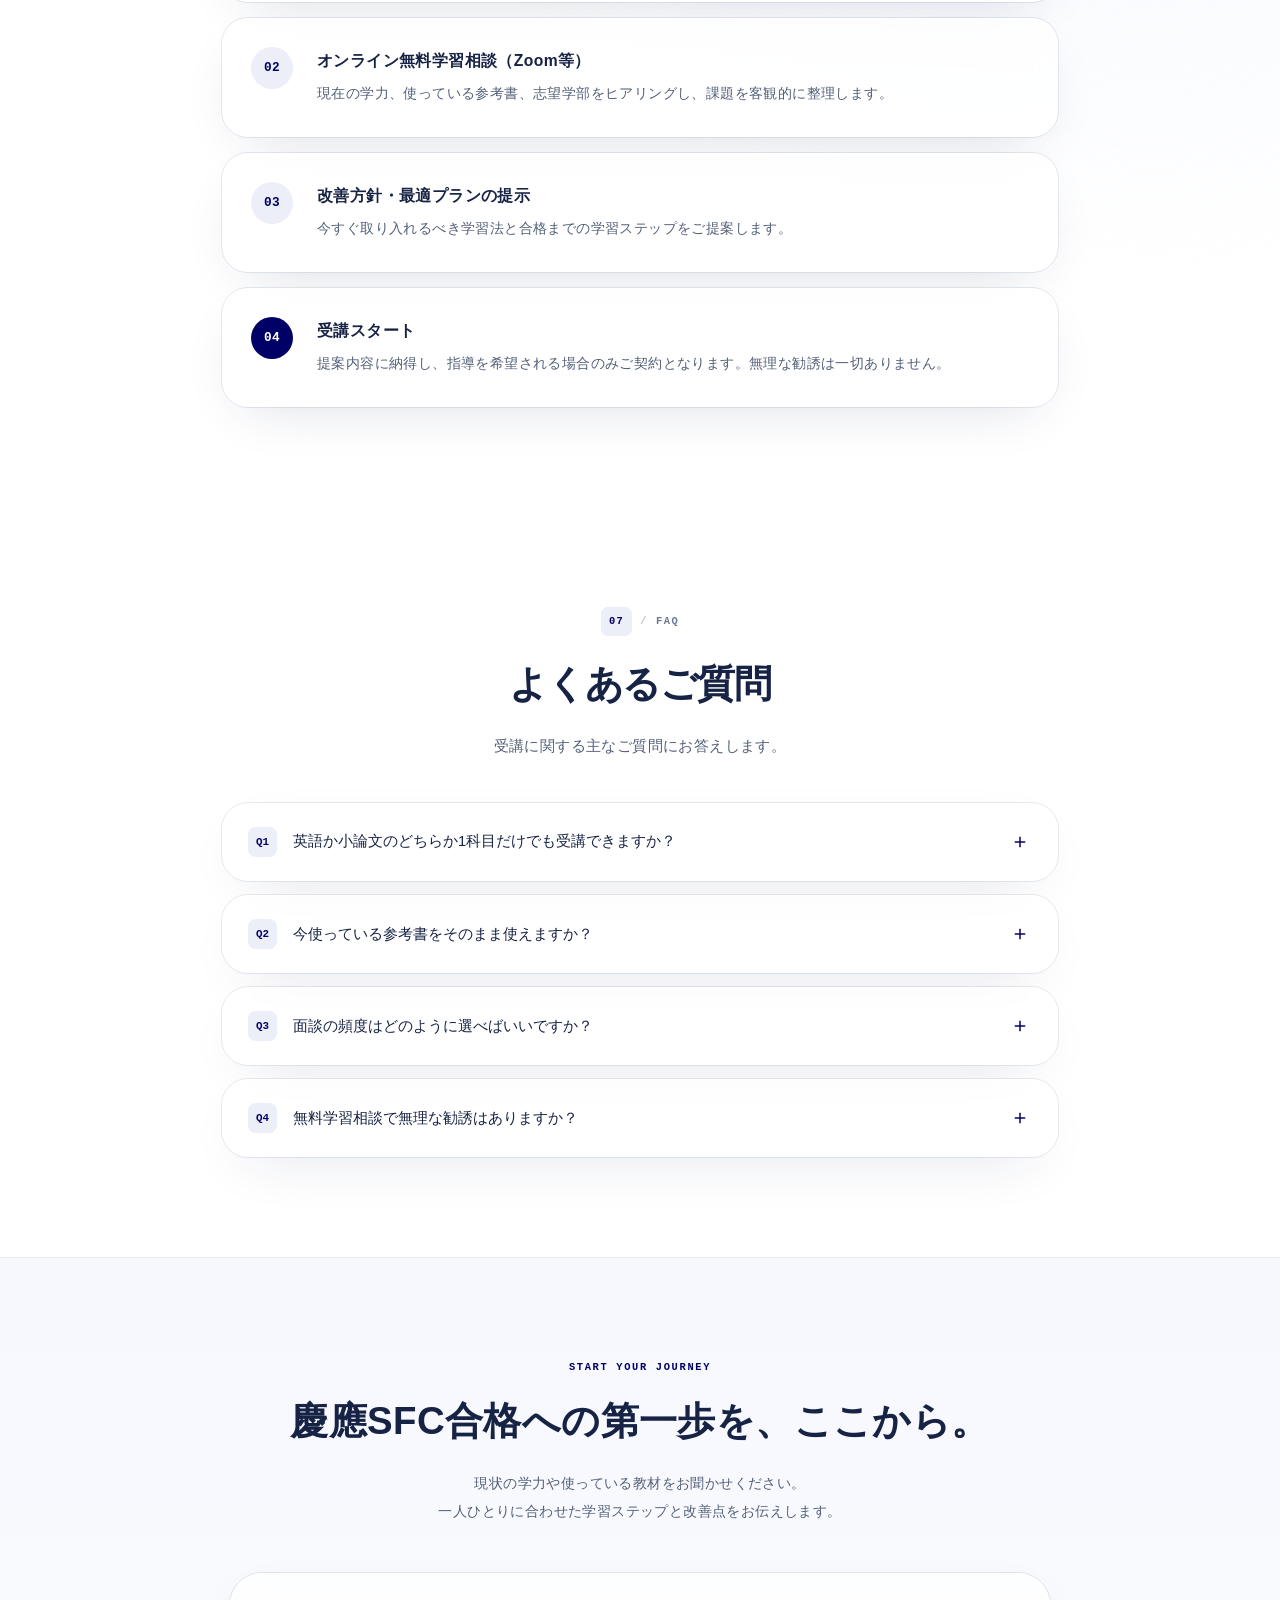
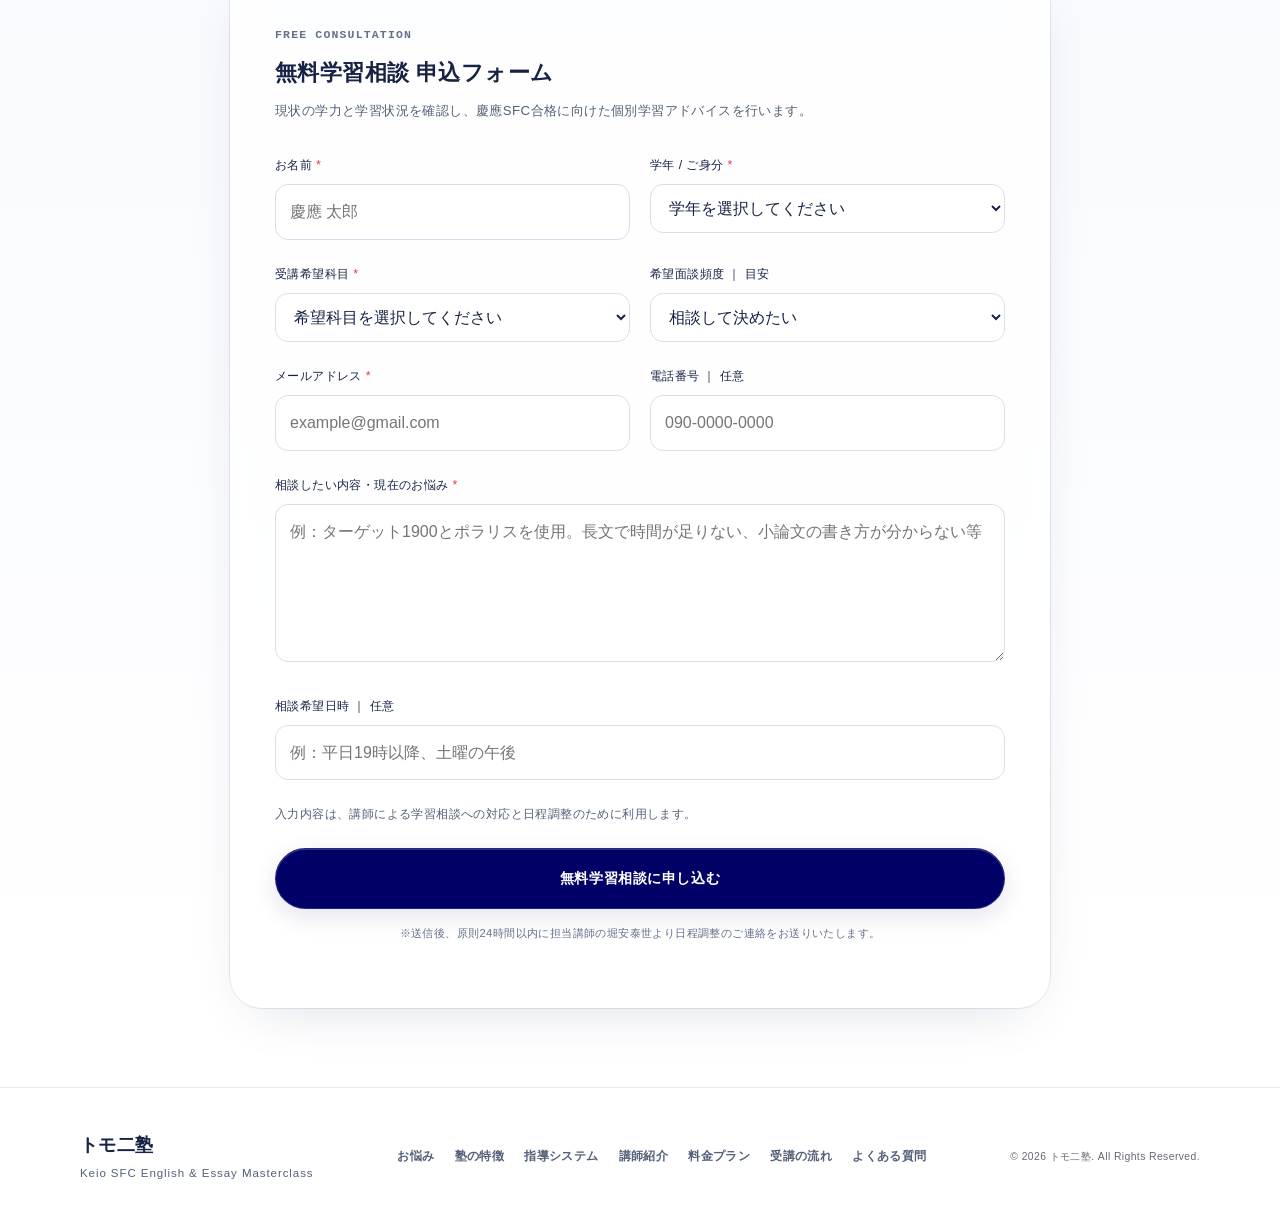
==== commit f7dadd11: "Rename school to トモ二塾 across site and mail templates" ====
--- a/index.html
+++ b/index.html
@@ -4,7 +4,7 @@
   <meta charset="UTF-8">
   <script src="js/site-redirect.js?v=20261024-tomoni1"></script>
   <meta name="viewport" content="width=device-width, initial-scale=1.0">
-  <title>SFC生の英語塾 ｜ 慶應SFC特化 英語・小論文 個別学習伴走</title>
+  <title>トモ二塾 ｜ 慶應SFC特化 英語・小論文 個別学習伴走</title>
   <meta name="description" content="英検1級・慶應英語過去問満点の現役SFC生がマンツーマン指導。手元の教材を活かした個別学習設計で慶應SFC合格へ導きます。">
   <link rel="canonical" href="https://tomoni-juku.web.app/">
   <meta name="robots" content="index, follow, max-image-preview:large">
@@ -13,9 +13,9 @@
   <meta property="og:type" content="website">
   <meta property="og:locale" content="ja_JP">
   <meta property="og:url" content="https://tomoni-juku.web.app/">
-  <meta property="og:title" content="SFC生の英語塾 ｜ 慶應SFC特化 英語・小論文 個別学習伴走">
+  <meta property="og:title" content="トモ二塾 ｜ 慶應SFC特化 英語・小論文 個別学習伴走">
   <meta property="og:description" content="英検1級・慶應英語過去問満点の現役SFC生がマンツーマン指導。手元の教材を活かした個別学習設計で慶應SFC合格へ導きます。">
-  <meta property="og:site_name" content="SFC生の英語塾">
+  <meta property="og:site_name" content="トモ二塾">
   <meta property="og:image" content="https://tomoni-juku.web.app/assets/hero_sky_bg.jpg">
   <meta name="twitter:card" content="summary_large_image">
 
@@ -27,7 +27,7 @@
   {
     "@context": "https://schema.org",
     "@type": "EducationalOrganization",
-    "name": "SFC生の英語塾",
+    "name": "トモ二塾",
     "url": "https://tomoni-juku.web.app/",
     "logo": "https://tomoni-juku.web.app/assets/hero_sky_bg.jpg",
     "description": "慶應SFC特化・完全個別学習伴走。英検1級・英語満点の現役SFC生によるマンツーマン指導。",
@@ -75,8 +75,8 @@
     <header class="liquid_header" id="siteHeader">
       <div class="inner">
         <div class="header_logo">
-          <a href="#top" aria-label="SFC生の英語塾 トップへ">
-            <span class="logo_main">SFC生の英語塾</span>
+          <a href="#top" aria-label="トモ二塾 トップへ">
+            <span class="logo_main">トモ二塾</span>
             <span class="logo_edition">ENGLISH & ESSAY</span>
           </a>
         </div>
@@ -875,7 +875,7 @@
     <footer>
       <div class="inner">
         <div class="footer_left">
-          <div class="footer_logo">SFC生の英語塾</div>
+          <div class="footer_logo">トモ二塾</div>
           <div class="footer_tagline">Keio SFC English & Essay Masterclass</div>
         </div>
         <div class="footer_nav">
@@ -888,7 +888,7 @@
           <a href="#faq">よくある質問</a>
         </div>
         <div class="footer_copy">
-          © 2026 SFC生の英語塾. All Rights Reserved.
+          © 2026 トモ二塾. All Rights Reserved.
         </div>
       </div>
     </footer>
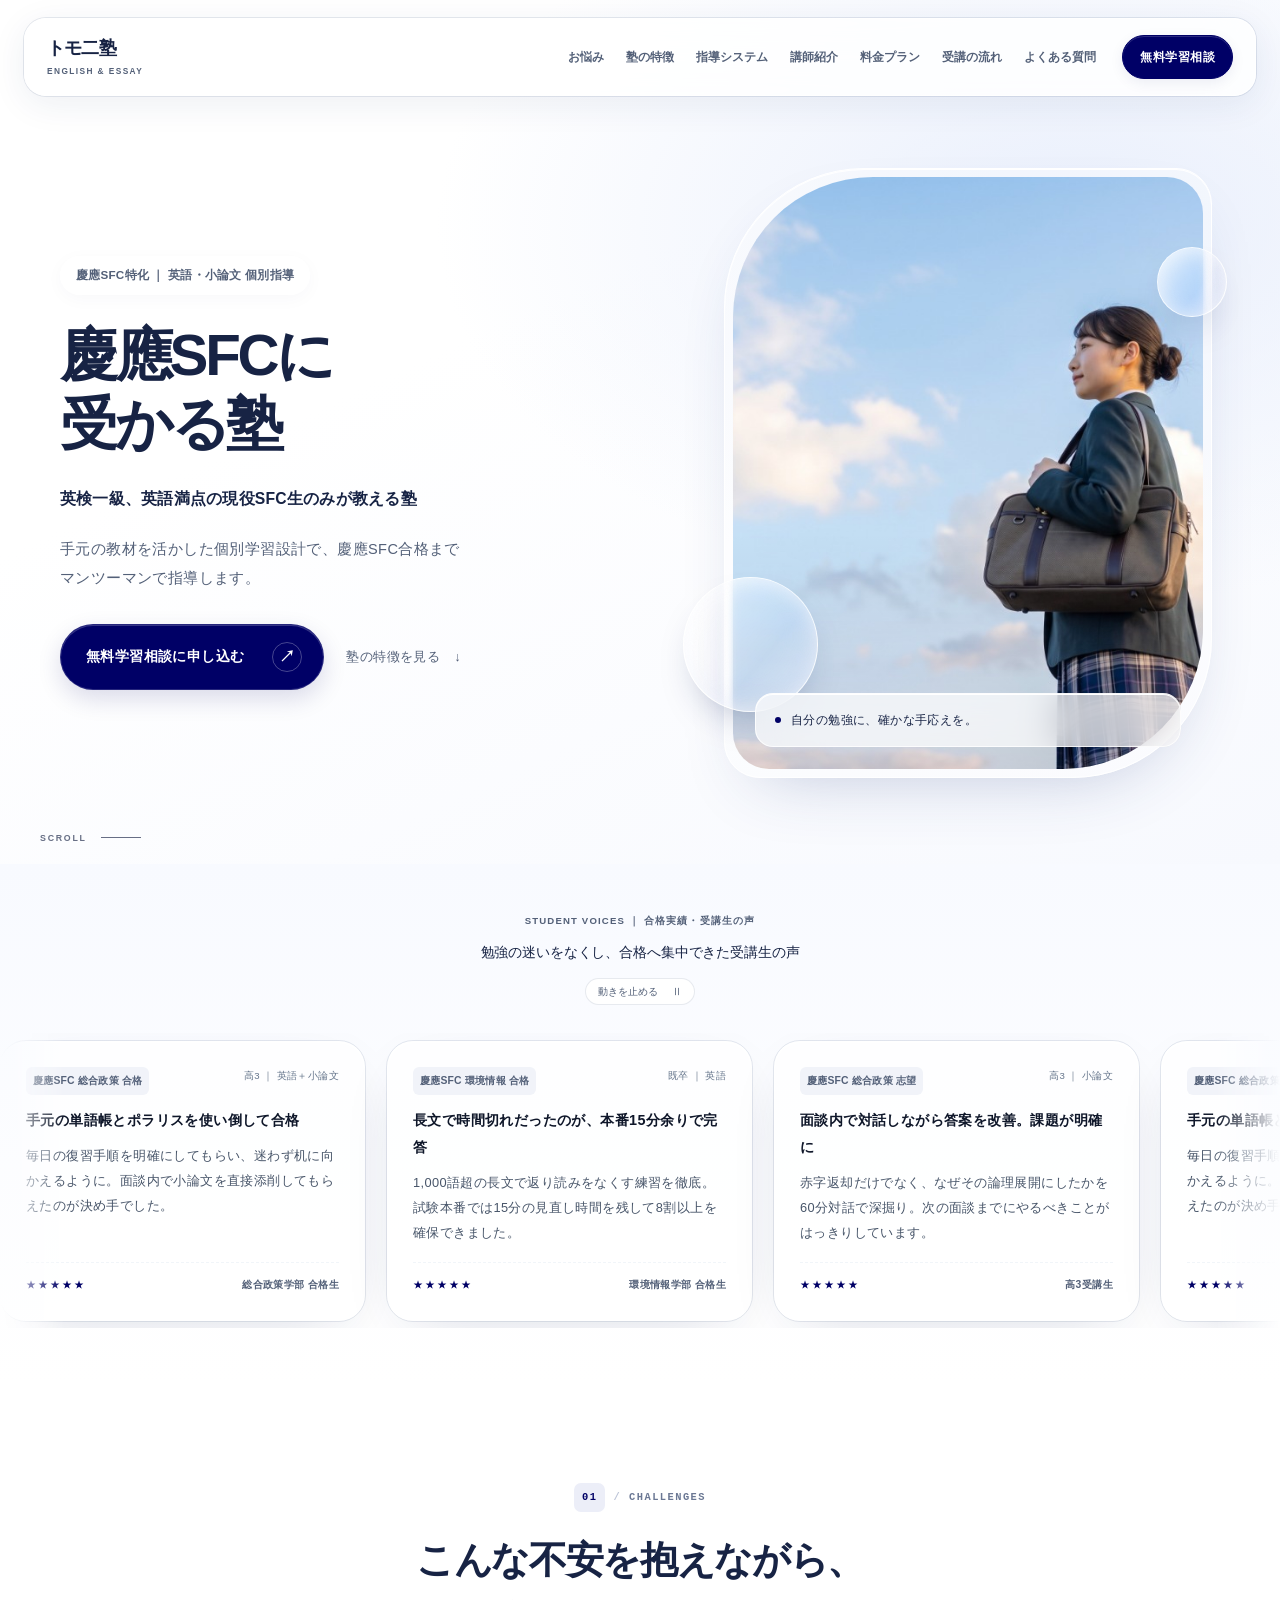
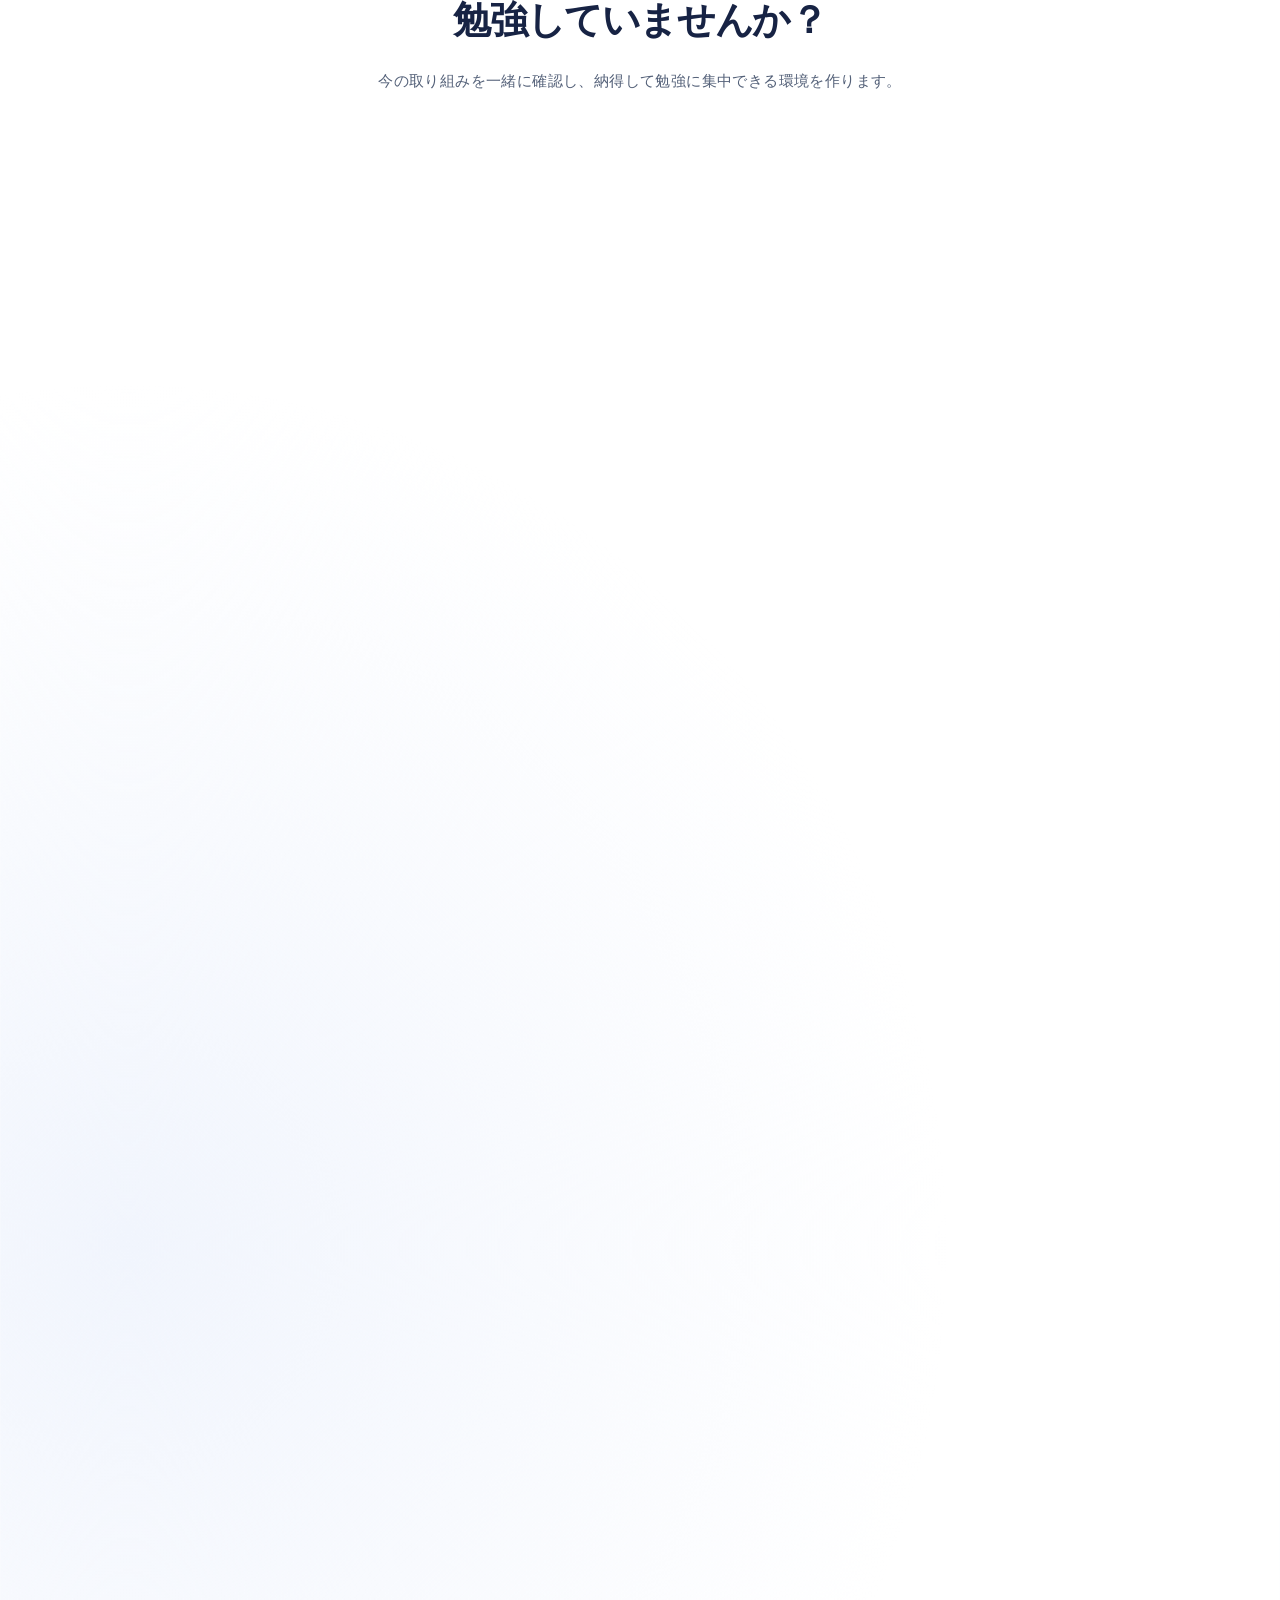
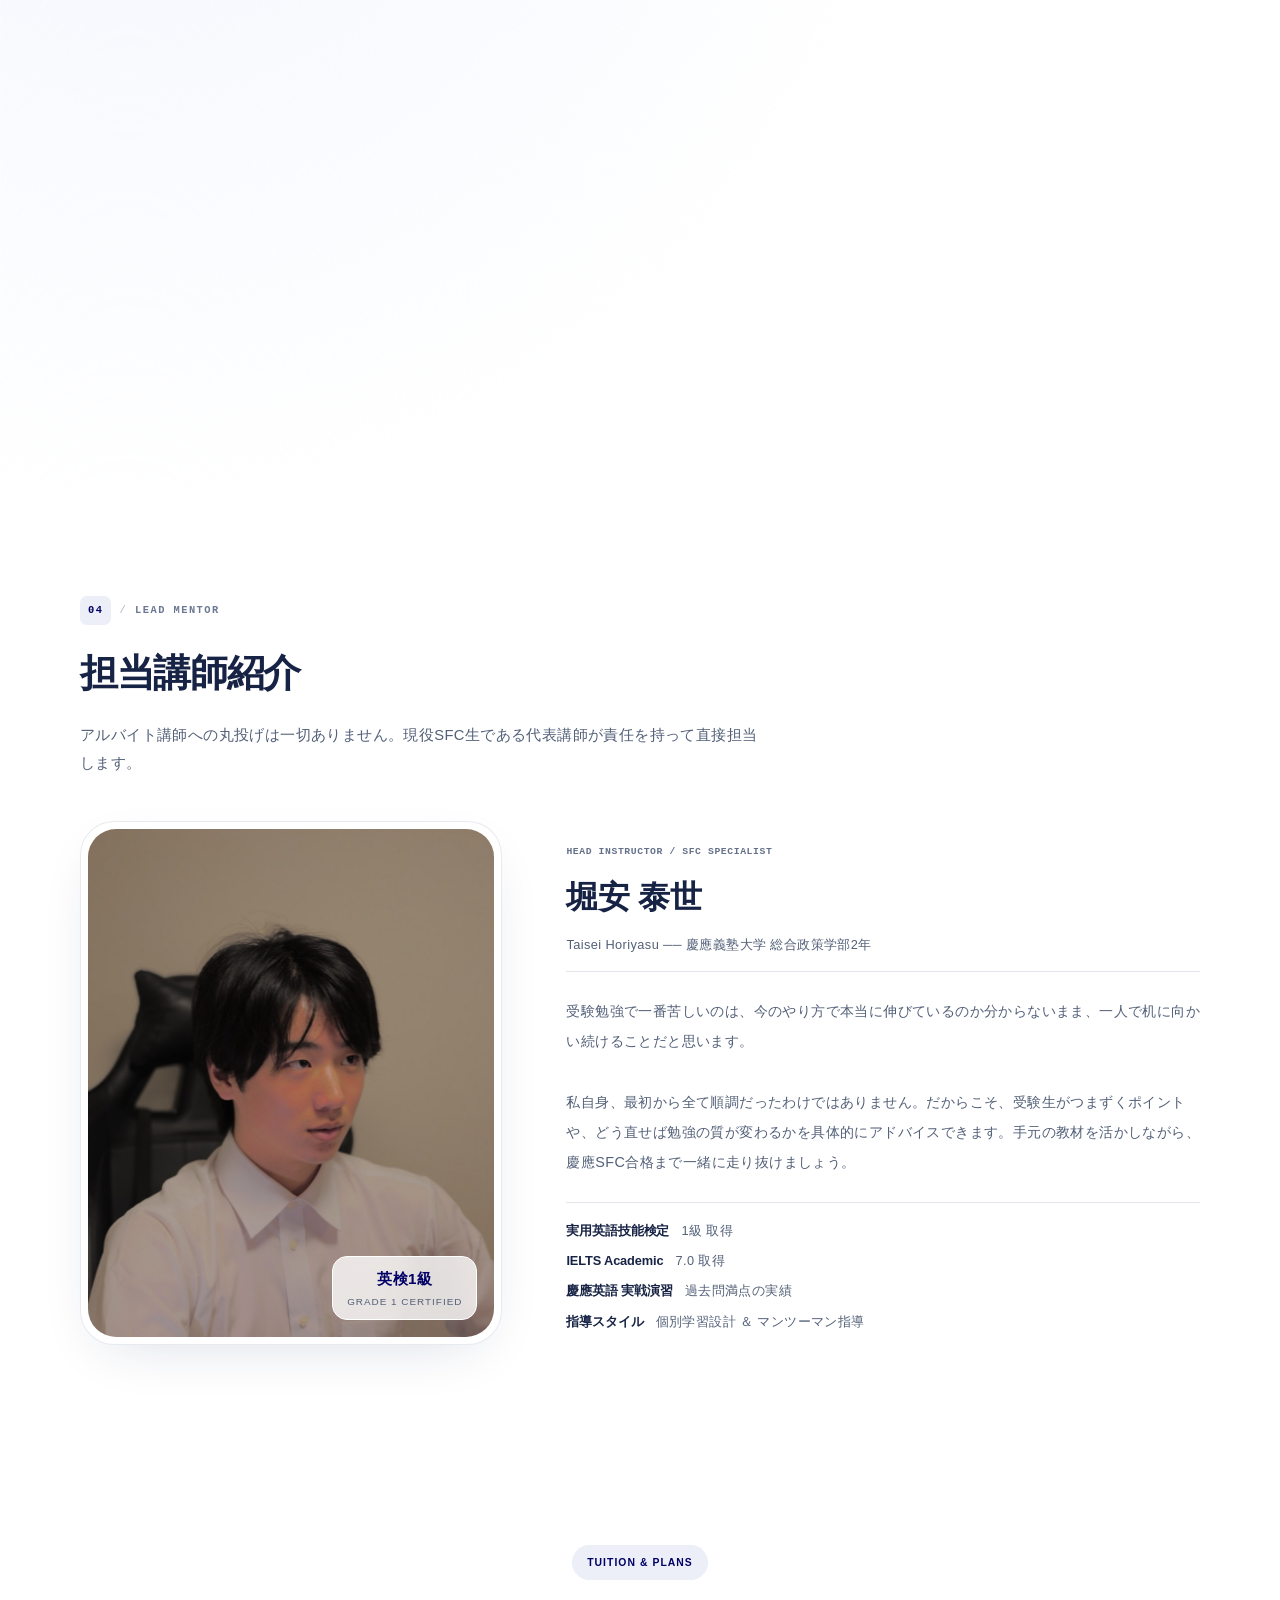
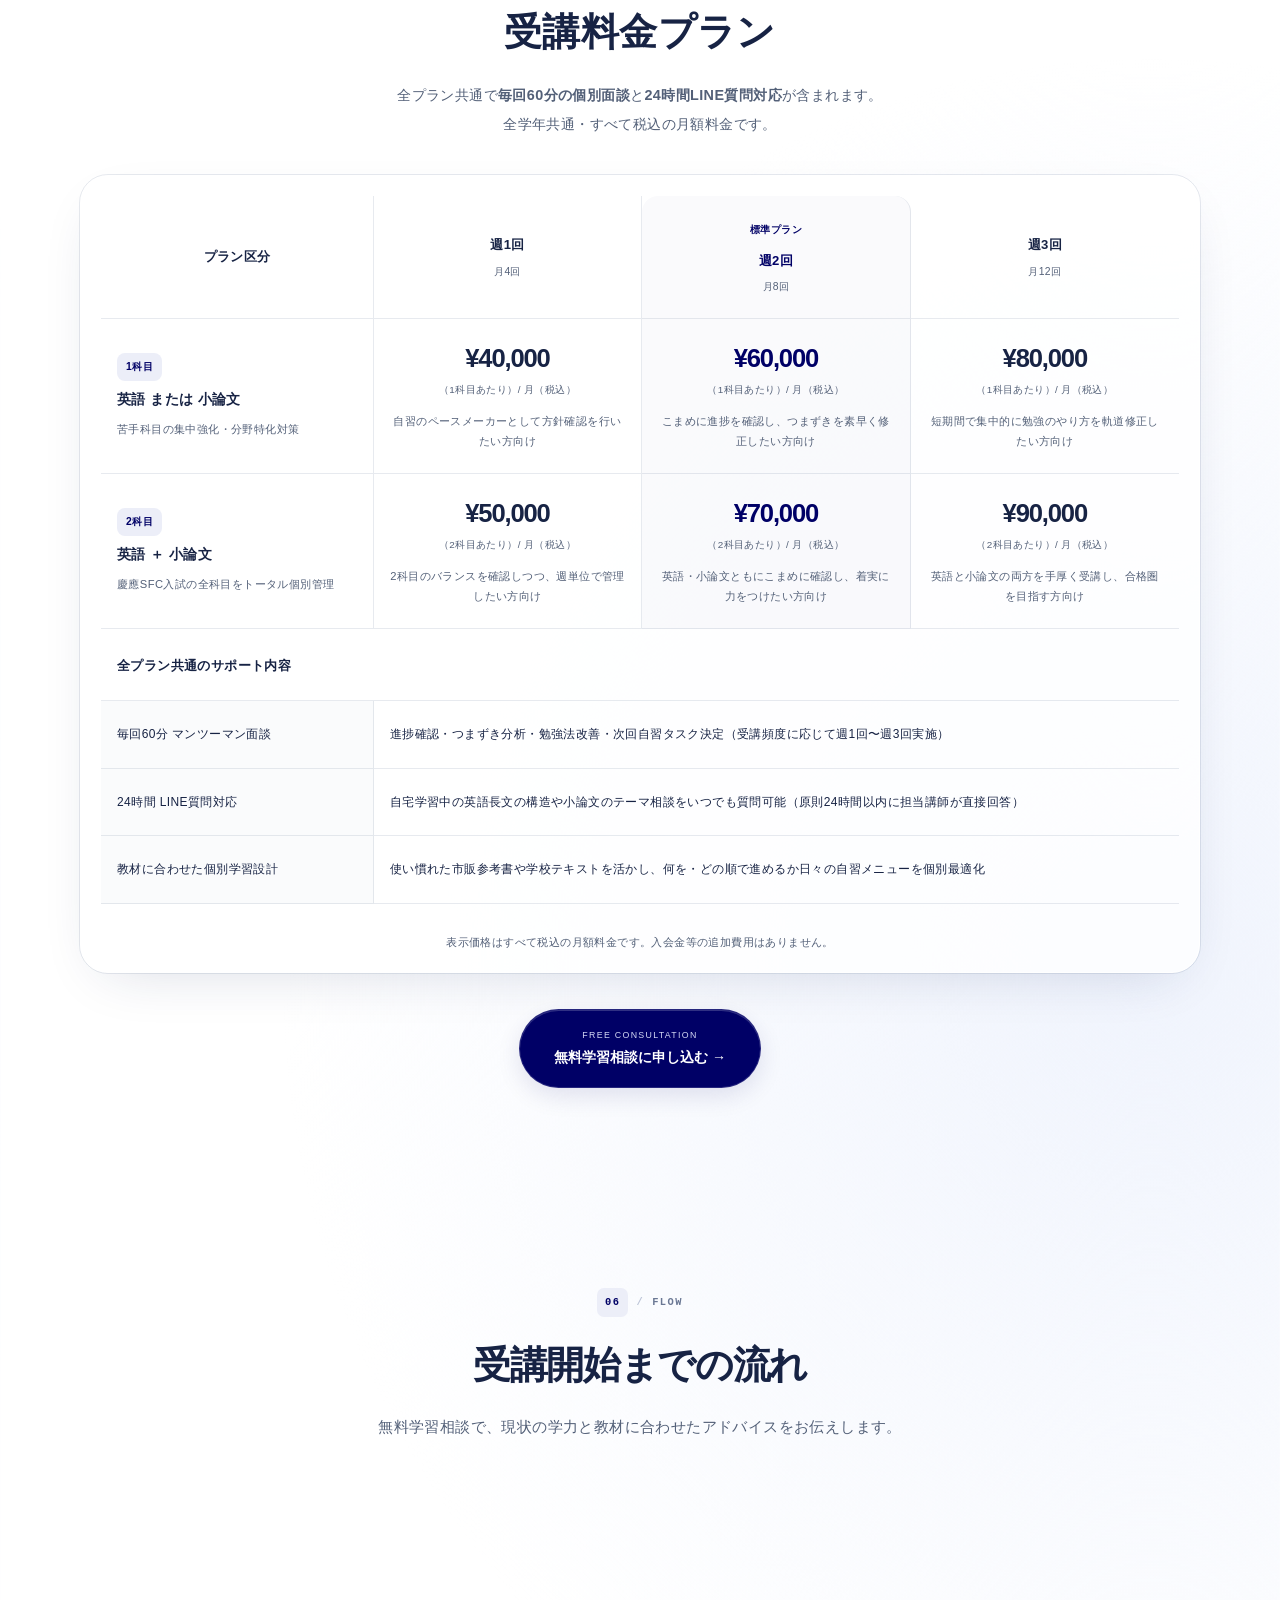
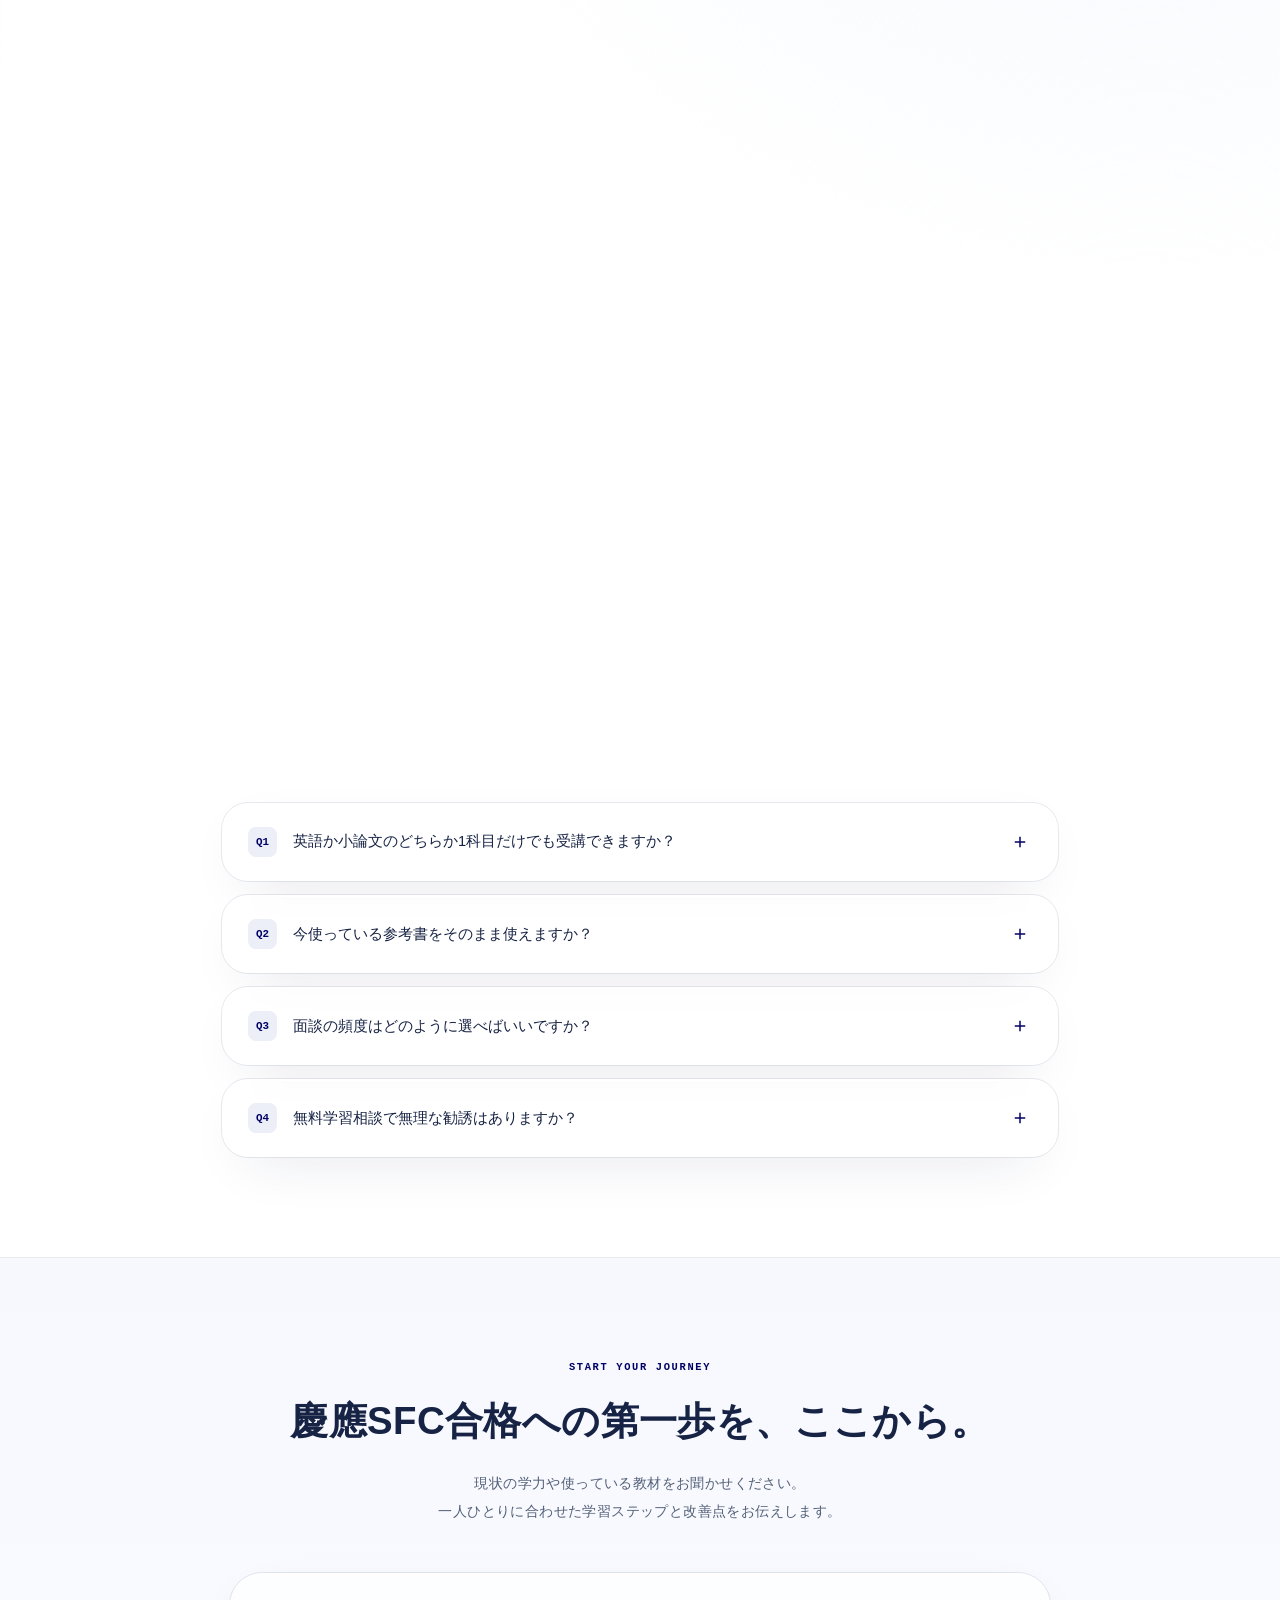
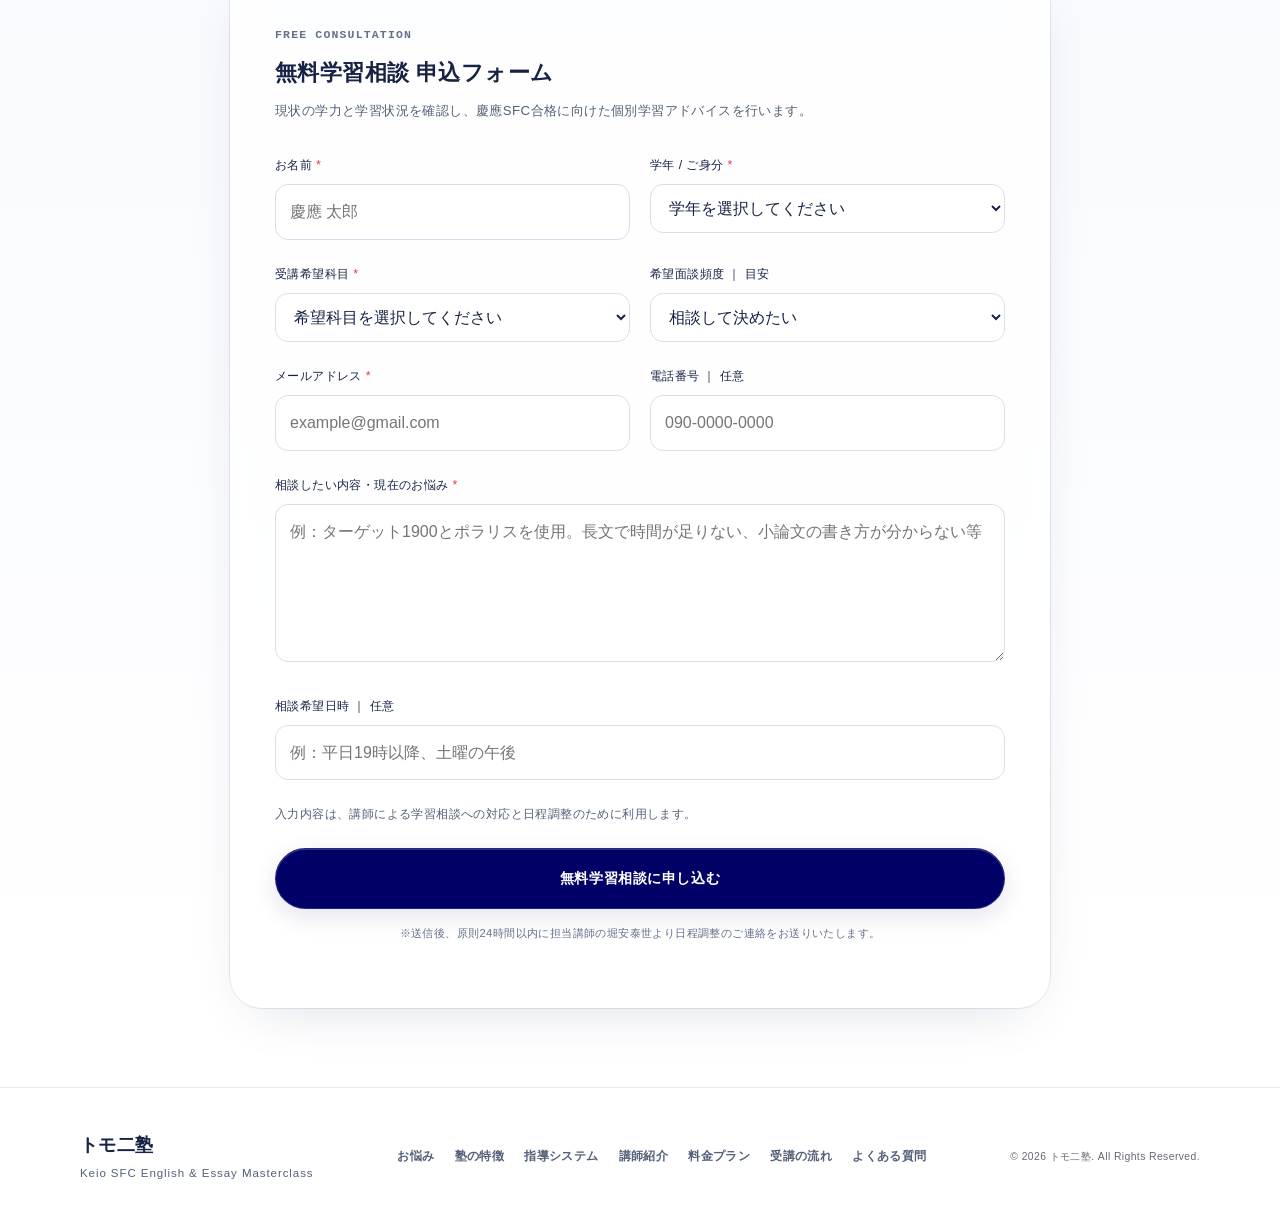
==== commit a78cb3a3: "Add delegated Search Console verification tag and update login guidance" ====
--- a/index.html
+++ b/index.html
@@ -21,6 +21,7 @@
 
   <!-- Google Search Console 所有権確認タグ -->
   <meta name="google-site-verification" content="pExuZomX0XT1e1o_dZn4vlN4Sv_dfO34H7t8UvURio8" />
+  <meta name="google-site-verification" content="uNk0Uv1Zrs3j4FCSVkTO_yiqKDu-2dPVWws7VdFj-MA" />
 
   <!-- JSON-LD 構造化データ (Schema.org) -->
   <script type="application/ld+json">
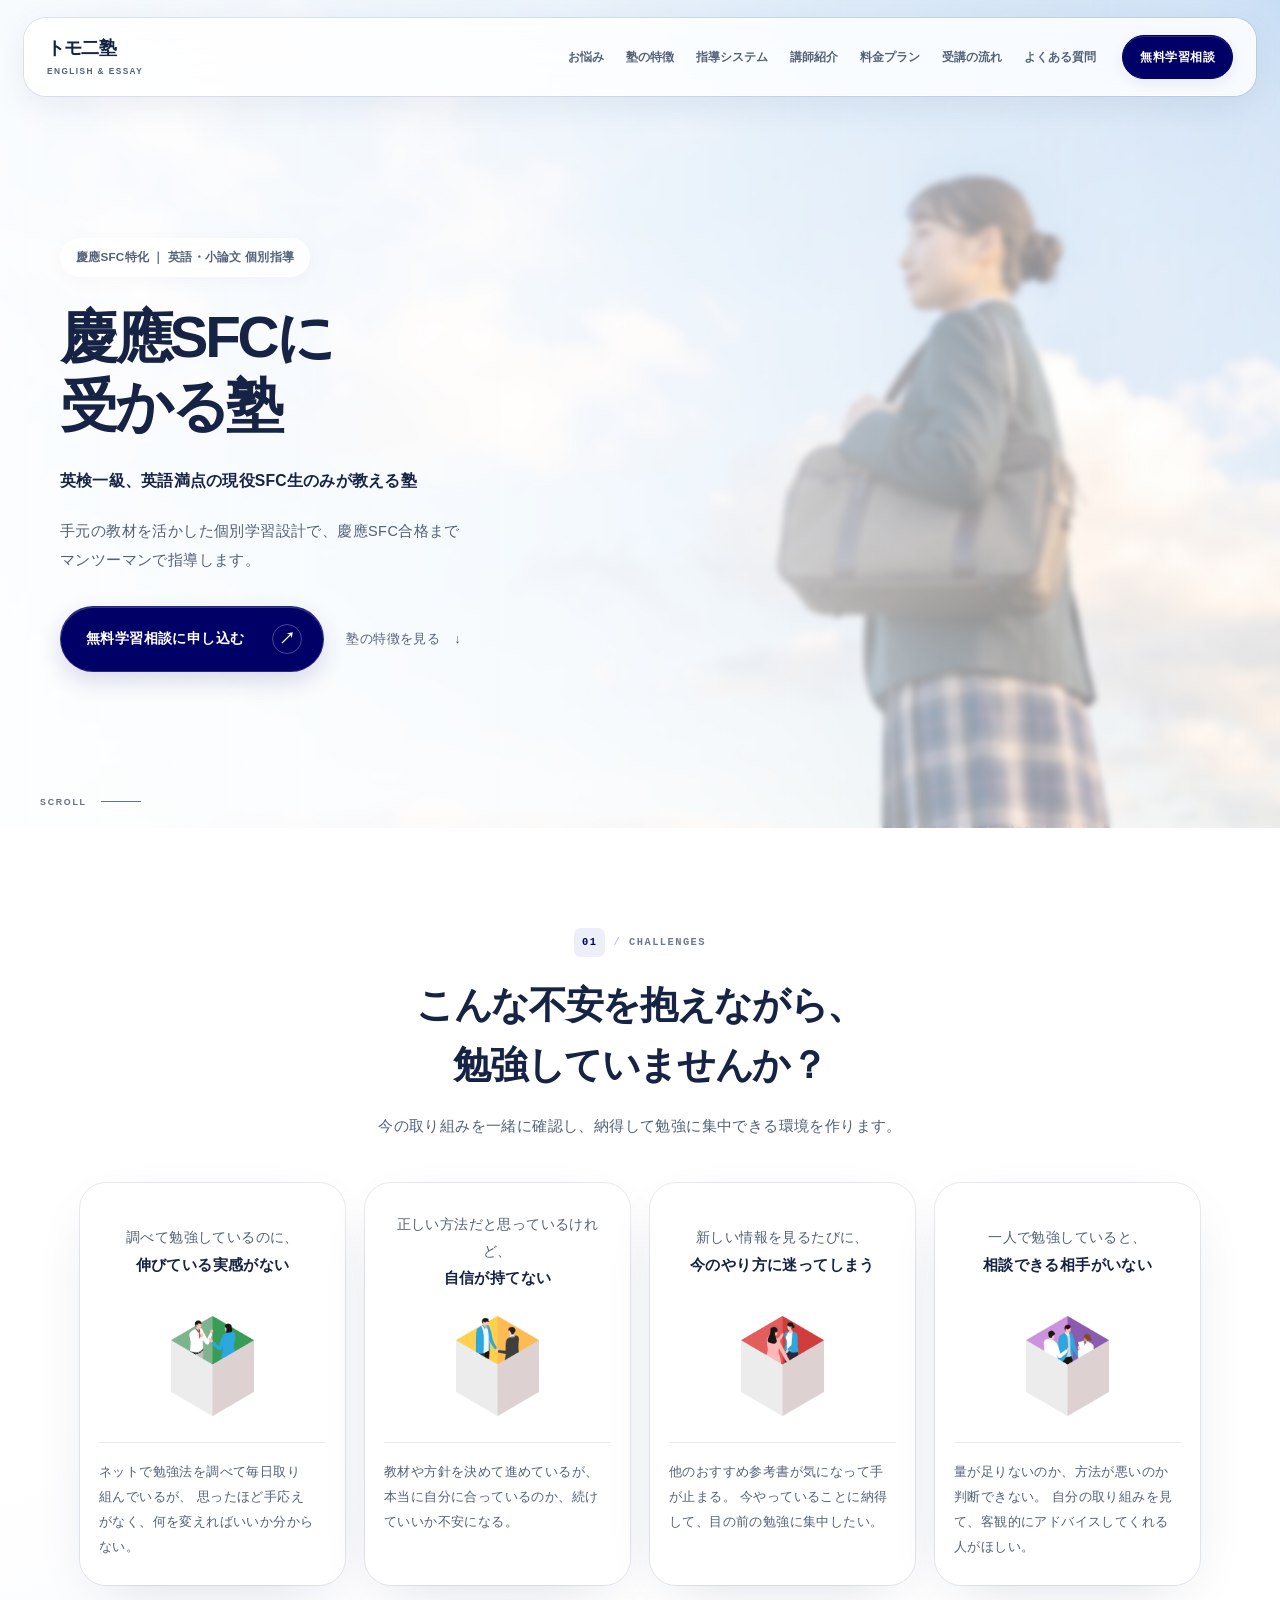
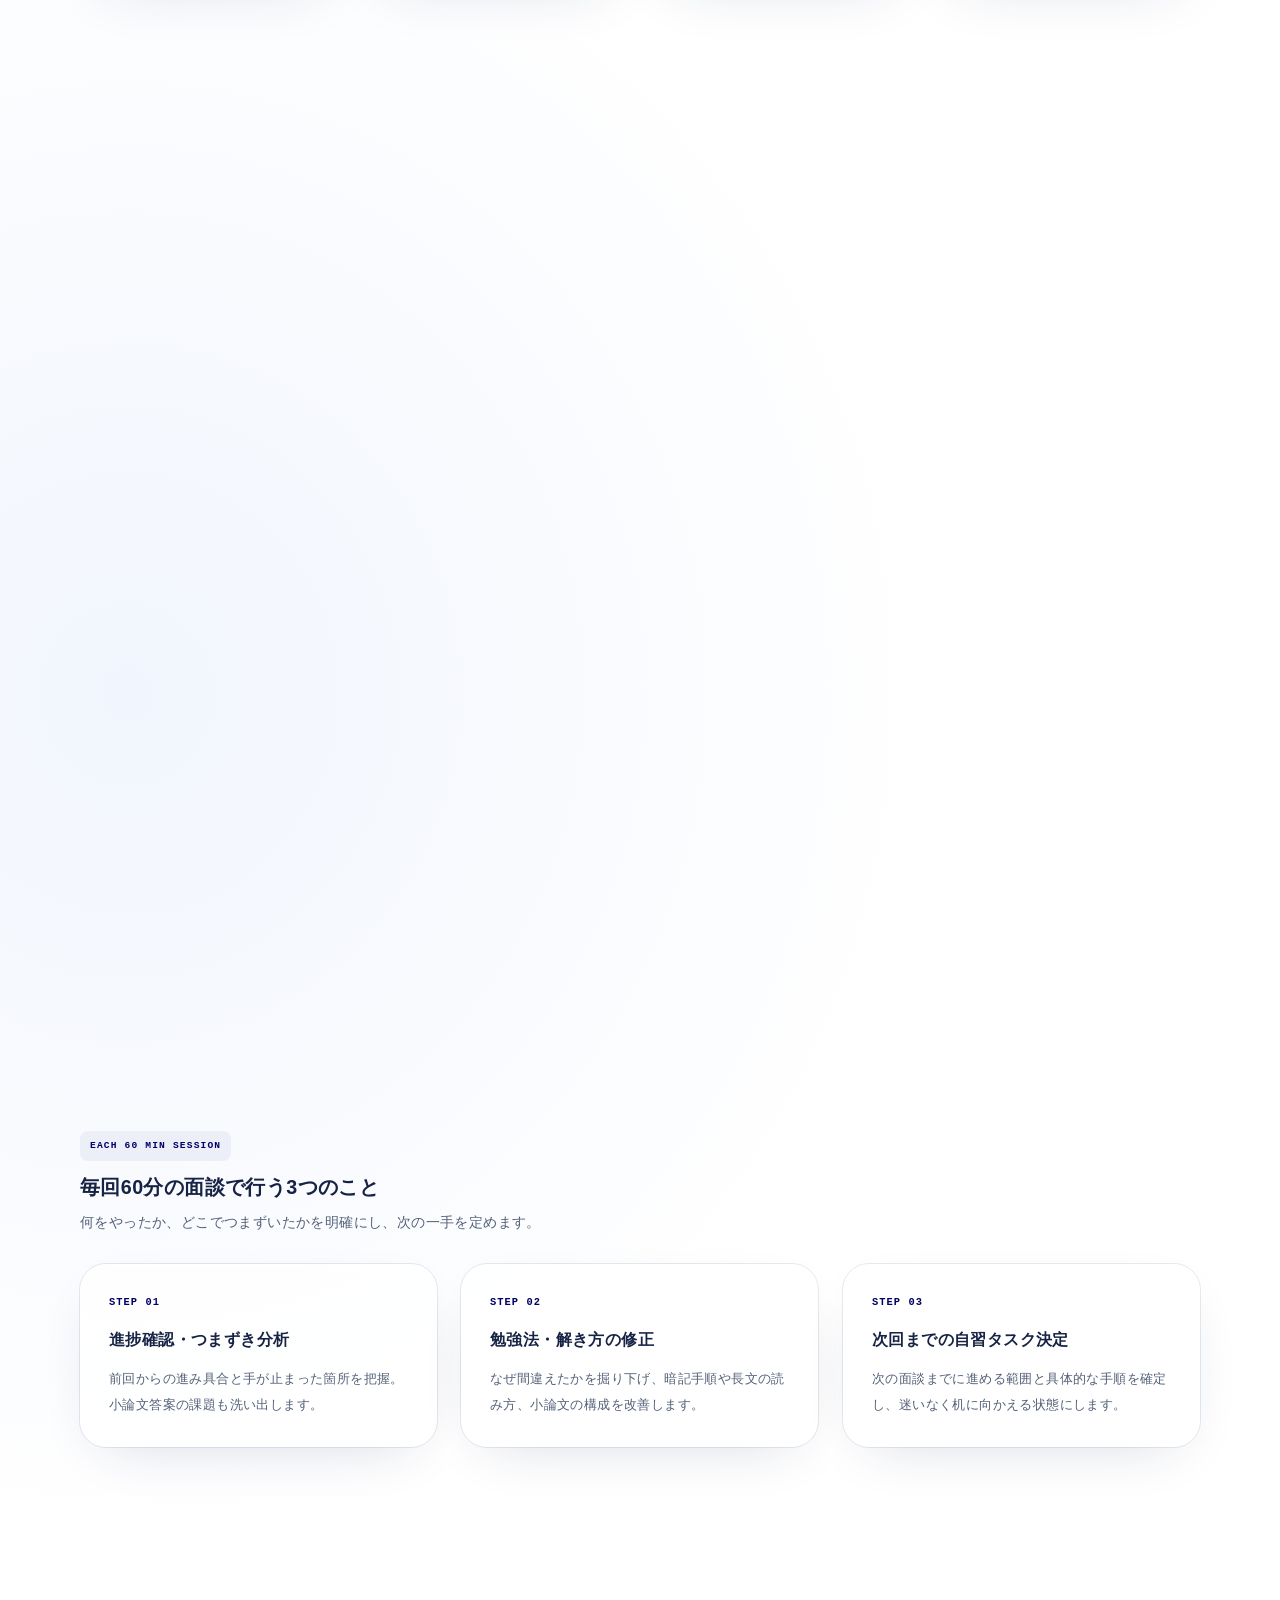
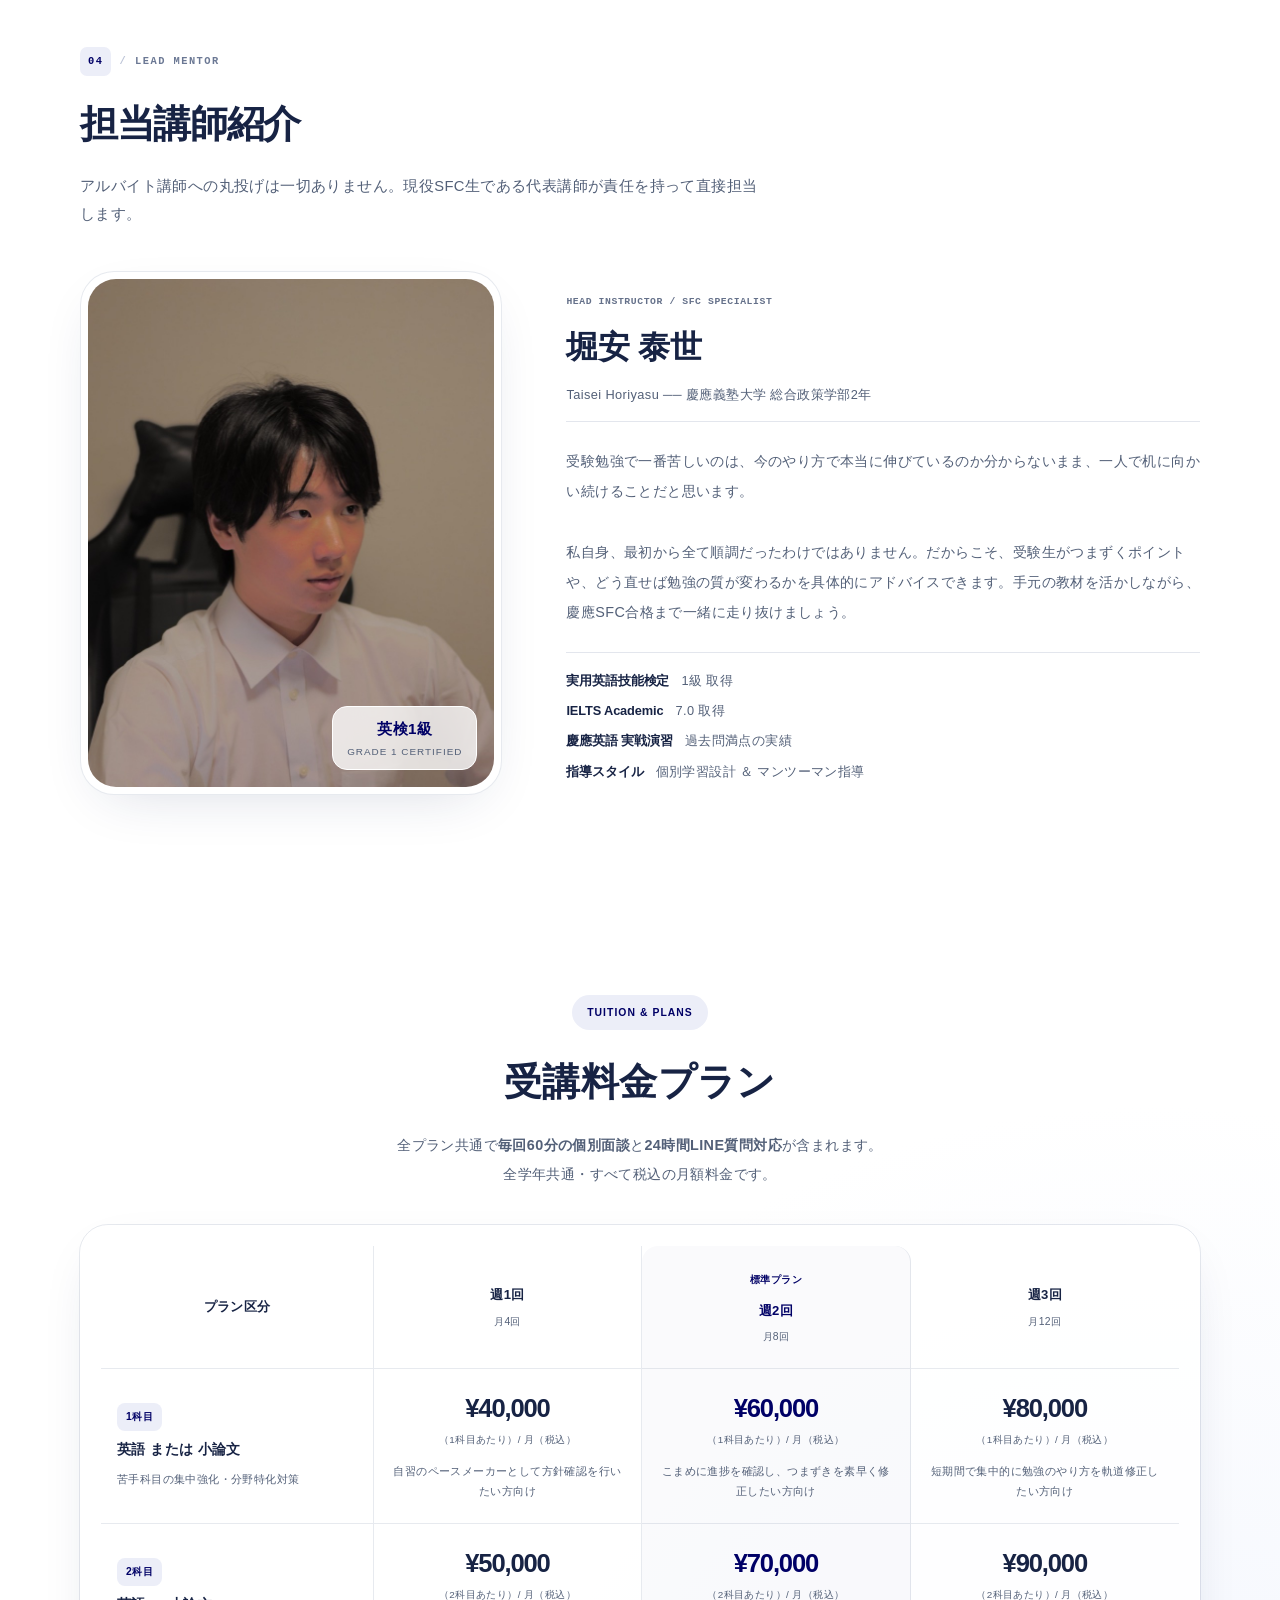
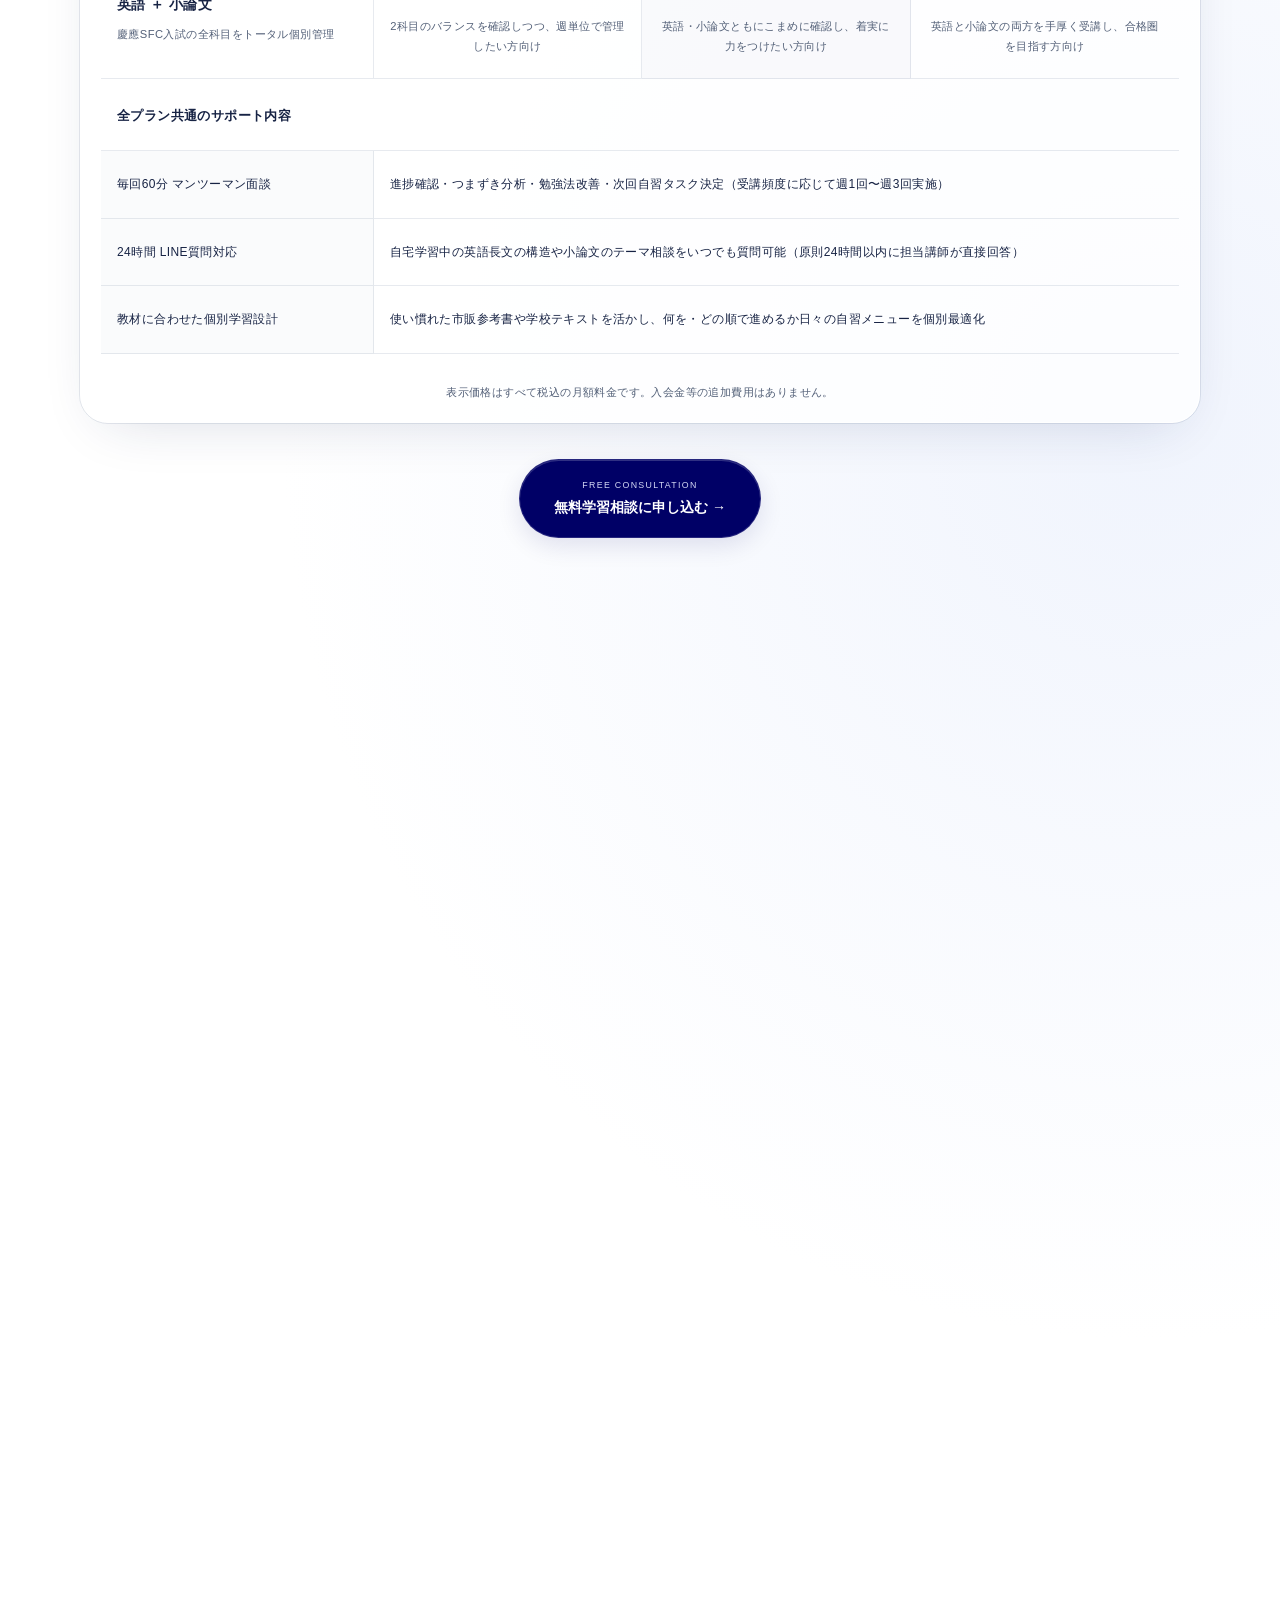
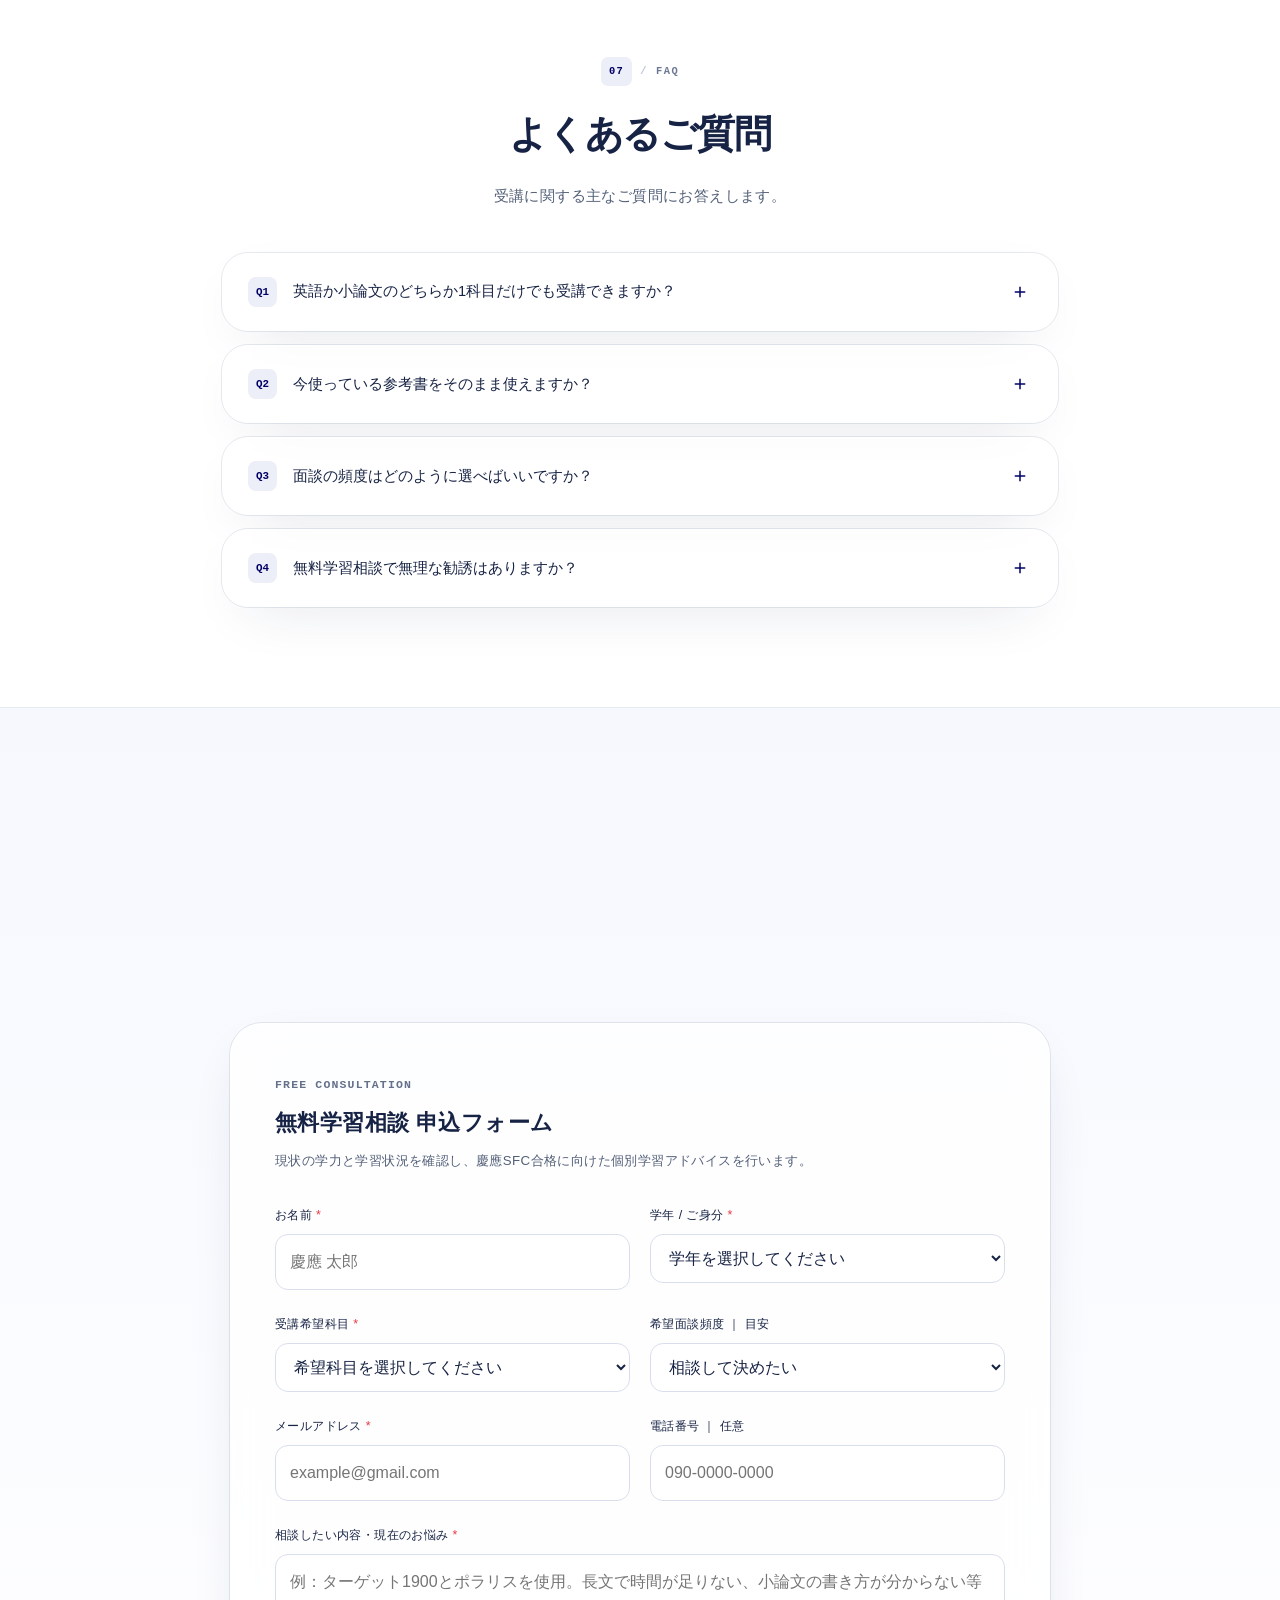
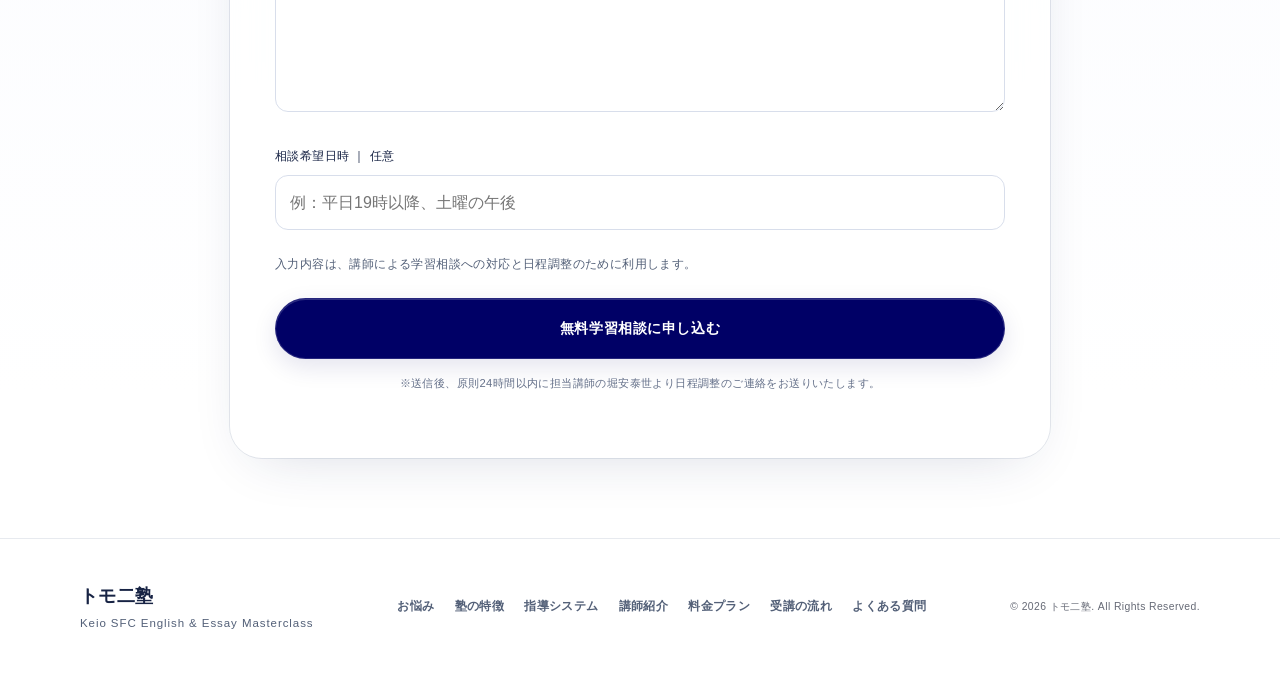
==== commit 075a1da7: "Update teaching policies and use a frosted hero photo background" ====
--- a/index.html
+++ b/index.html
@@ -40,7 +40,7 @@
   </script>
 
   <link rel="stylesheet" href="css/arch_style.css?v=20261022-connected1">
-  <link rel="stylesheet" href="css/liquid.css?v=20261022-connected1">
+  <link rel="stylesheet" href="css/liquid.css?v=20261102-background1">
   <script>
     document.documentElement.classList.add('is-loading');
     // 独立したフェイルセーフ。後続JSや画像が失敗しても操作をロックしない。
@@ -106,6 +106,9 @@
 
     <!-- 1st View / Key Visual Hero -->
     <section class="top_view" id="top">
+      <div class="hero_backdrop" aria-hidden="true">
+        <img class="hero_scene" src="assets/hero_sky_bg.jpg" alt="" width="1200" height="1200" fetchpriority="high">
+      </div>
       <div class="kv_inner">
         
         <div class="kv_text_area">
@@ -128,129 +131,12 @@
           </div>
 
         </div>
-        <div class="hero_visual" aria-hidden="true">
-          <img class="hero_scene" src="assets/hero_sky_bg.jpg" alt="" width="1200" height="1200" fetchpriority="high">
-          <div class="glass_lens lens_one"></div><div class="glass_lens lens_two"></div>
-          <div class="hero_visual_caption"><span class="caption_mark"></span>自分の勉強に、確かな手応えを。</div>
-        </div>
+
       </div>
 
       <div class="scroll_indicator">
         <span class="scroll_text">SCROLL</span>
         <div class="scroll_line"></div>
-      </div>
-    </section>
-
-    <!-- Student Voices Infinite Marquee -->
-    <section class="sec_voices_marquee" id="voices">
-      <div class="marquee_header">
-        <div class="marquee_pill">
-          <span>STUDENT VOICES ｜ 合格実績・受講生の声</span>
-        </div>
-        <p class="marquee_lead">勉強の迷いをなくし、合格へ集中できた受講生の声</p>
-        <button type="button" class="voices_toggle" id="voicesToggle" aria-pressed="false">動きを止める <span aria-hidden="true">Ⅱ</span></button>
-      </div>
-
-      <div class="marquee_track_wrap">
-        
-        <div class="marquee_track">
-          
-          <div class="voice_card_marquee">
-            <div class="v_card_top">
-              <span class="v_student_tag pass_tag">慶應SFC 総合政策 合格</span>
-              <span class="v_student_meta">高3 ｜ 英語＋小論文</span>
-            </div>
-            <h4 class="v_card_heading">手元の単語帳とポラリスを使い倒して合格</h4>
-            <p class="v_card_text">
-              毎日の復習手順を明確にしてもらい、迷わず机に向かえるように。面談内で小論文を直接添削してもらえたのが決め手でした。
-            </p>
-            <div class="v_card_foot">
-              <span class="v_stars">★★★★★</span>
-              <span class="v_student_id">総合政策学部 合格生</span>
-            </div>
-          </div>
-
-          <div class="voice_card_marquee">
-            <div class="v_card_top">
-              <span class="v_student_tag pass_tag">慶應SFC 環境情報 合格</span>
-              <span class="v_student_meta">既卒 ｜ 英語</span>
-            </div>
-            <h4 class="v_card_heading">長文で時間切れだったのが、本番15分余りで完答</h4>
-            <p class="v_card_text">
-              1,000語超の長文で返り読みをなくす練習を徹底。試験本番では15分の見直し時間を残して8割以上を確保できました。
-            </p>
-            <div class="v_card_foot">
-              <span class="v_stars">★★★★★</span>
-              <span class="v_student_id">環境情報学部 合格生</span>
-            </div>
-          </div>
-
-          <div class="voice_card_marquee">
-            <div class="v_card_top">
-              <span class="v_student_tag active_tag">慶應SFC 総合政策 志望</span>
-              <span class="v_student_meta">高3 ｜ 小論文</span>
-            </div>
-            <h4 class="v_card_heading">面談内で対話しながら答案を改善。課題が明確に</h4>
-            <p class="v_card_text">
-              赤字返却だけでなく、なぜその論理展開にしたかを60分対話で深掘り。次の面談までにやるべきことがはっきりしています。
-            </p>
-            <div class="v_card_foot">
-              <span class="v_stars">★★★★★</span>
-              <span class="v_student_id">高3受講生</span>
-            </div>
-          </div>
-
-        </div>
-
-        <div class="marquee_track" aria-hidden="true">
-          
-          <div class="voice_card_marquee">
-            <div class="v_card_top">
-              <span class="v_student_tag pass_tag">慶應SFC 総合政策 合格</span>
-              <span class="v_student_meta">高3 ｜ 英語＋小論文</span>
-            </div>
-            <h4 class="v_card_heading">手元の単語帳とポラリスを使い倒して合格</h4>
-            <p class="v_card_text">
-              毎日の復習手順を明確にしてもらい、迷わず机に向かえるように。面談内で小論文を直接添削してもらえたのが決め手でした。
-            </p>
-            <div class="v_card_foot">
-              <span class="v_stars">★★★★★</span>
-              <span class="v_student_id">総合政策学部 合格生</span>
-            </div>
-          </div>
-
-          <div class="voice_card_marquee">
-            <div class="v_card_top">
-              <span class="v_student_tag pass_tag">慶應SFC 環境情報 合格</span>
-              <span class="v_student_meta">既卒 ｜ 英語</span>
-            </div>
-            <h4 class="v_card_heading">長文で時間切れだったのが、本番15分余りで完答</h4>
-            <p class="v_card_text">
-              1,000語超の長文で返り読みをなくす練習を徹底。試験本番では15分の見直し時間を残して8割以上を確保できました。
-            </p>
-            <div class="v_card_foot">
-              <span class="v_stars">★★★★★</span>
-              <span class="v_student_id">環境情報学部 合格生</span>
-            </div>
-          </div>
-
-          <div class="voice_card_marquee">
-            <div class="v_card_top">
-              <span class="v_student_tag active_tag">慶應SFC 総合政策 志望</span>
-              <span class="v_student_meta">高3 ｜ 小論文</span>
-            </div>
-            <h4 class="v_card_heading">面談内で対話しながら答案を改善。課題が明確に</h4>
-            <p class="v_card_text">
-              赤字返却だけでなく、なぜその論理展開にしたかを60分対話で深掘り。次の面談までにやるべきことがはっきりしています。
-            </p>
-            <div class="v_card_foot">
-              <span class="v_stars">★★★★★</span>
-              <span class="v_student_id">高3受講生</span>
-            </div>
-          </div>
-
-        </div>
-
       </div>
     </section>
 
@@ -371,11 +257,11 @@
             <div class="feature_card_arch" data-reveal>
               <div class="feature_card_top">
                 <span class="feature_num">01</span>
-                <span class="feature_badge">学習設計</span>
-              </div>
-              <h3 class="feature_title">手元の教材を活かした個別設計</h3>
+                <span class="feature_badge">学ぶ姿勢</span>
+              </div>
+              <h3 class="feature_title">まず、本気の生徒しか受け入れません。</h3>
               <p class="feature_desc">
-                使い慣れた参考書を無理に変えさせることはしません。現在の学力に合わせて何を・どの順で進めるか整理し、毎日の自習メニューを具体化します。
+                目標に向けて本気で学び、日々の課題に取り組む生徒を受け入れます。一人ひとりの意欲に向き合い、毎日の学習を支えます。
               </p>
             </div>
 
@@ -384,7 +270,7 @@
                 <span class="feature_num">02</span>
                 <span class="feature_badge">英語指導</span>
               </div>
-              <h3 class="feature_title">慶應SFC特化の超長文速読指導</h3>
+              <h3 class="feature_title">長文を読めるようにする「速読法」</h3>
               <p class="feature_desc">
                 1題1,000語超の長文を制限時間内に読み解く力を養成。返り読みをなくす読解法と、過去問演習の設問処理・時間配分戦略を伝授します。
               </p>
@@ -395,9 +281,9 @@
                 <span class="feature_num">03</span>
                 <span class="feature_badge">小論文指導</span>
               </div>
-              <h3 class="feature_title">対話形式の小論文答案改善</h3>
+              <h3 class="feature_title">小論文の「型」を徹底指導</h3>
               <p class="feature_desc">
-                単なる赤字返却ではなく、60分面談の中で答案の論理展開を対話しながら深掘り。SFCが求める問題解決思考を実践的に鍛えます。
+                問題提起から根拠、解決策、結論へとつなげる小論文の「型」を徹底指導。答案の構成を身につけ、添削と対話で自分の考えを伝える力を磨きます。
               </p>
             </div>
 
--- a/css/liquid.css
+++ b/css/liquid.css
@@ -155,3 +155,19 @@
 }
 
 .form_privacy_note{font-size:.72rem;color:var(--ui-sub);line-height:1.9;margin:0 0 22px}.form_input_arch[aria-invalid=true]{border-color:#b92332}.form_input_arch:required:invalid:not(:placeholder-shown){outline:none}
+
+
+/* 2026-11-02: photograph fills the hero; a white frosted layer protects text. */
+.top_view{position:relative;isolation:isolate;background:#f5f7fb;min-height:760px;min-height:max(720px,92svh)}
+.hero_backdrop{position:absolute;inset:0;z-index:-1;overflow:hidden;pointer-events:none}
+.hero_backdrop .hero_scene{width:100%;height:100%;object-fit:cover;object-position:center 42%;border-radius:0}
+.hero_backdrop::after{content:"";position:absolute;inset:0;background:linear-gradient(90deg,rgba(255,255,255,.94) 0%,rgba(255,255,255,.82) 44%,rgba(255,255,255,.42) 100%);backdrop-filter:blur(3px);-webkit-backdrop-filter:blur(3px)}
+.top_view .kv_inner{grid-template-columns:minmax(0,1fr);position:relative;z-index:1}
+.top_view .kv_text_area{width:100%;max-width:760px}
+@media(max-width:768px){
+  .top_view{min-height:680px;min-height:86svh;padding:132px 0 68px;display:flex;align-items:center}
+  .hero_backdrop .hero_scene{object-position:82% center}
+  .hero_backdrop::after{background:linear-gradient(180deg,rgba(255,255,255,.84),rgba(255,255,255,.78) 65%,rgba(255,255,255,.94));backdrop-filter:blur(3px);-webkit-backdrop-filter:blur(3px)}
+  .top_view .kv_inner{width:100%}
+}
+@supports not (backdrop-filter:blur(1px)){.hero_backdrop::after{background:rgba(255,255,255,.88)}}
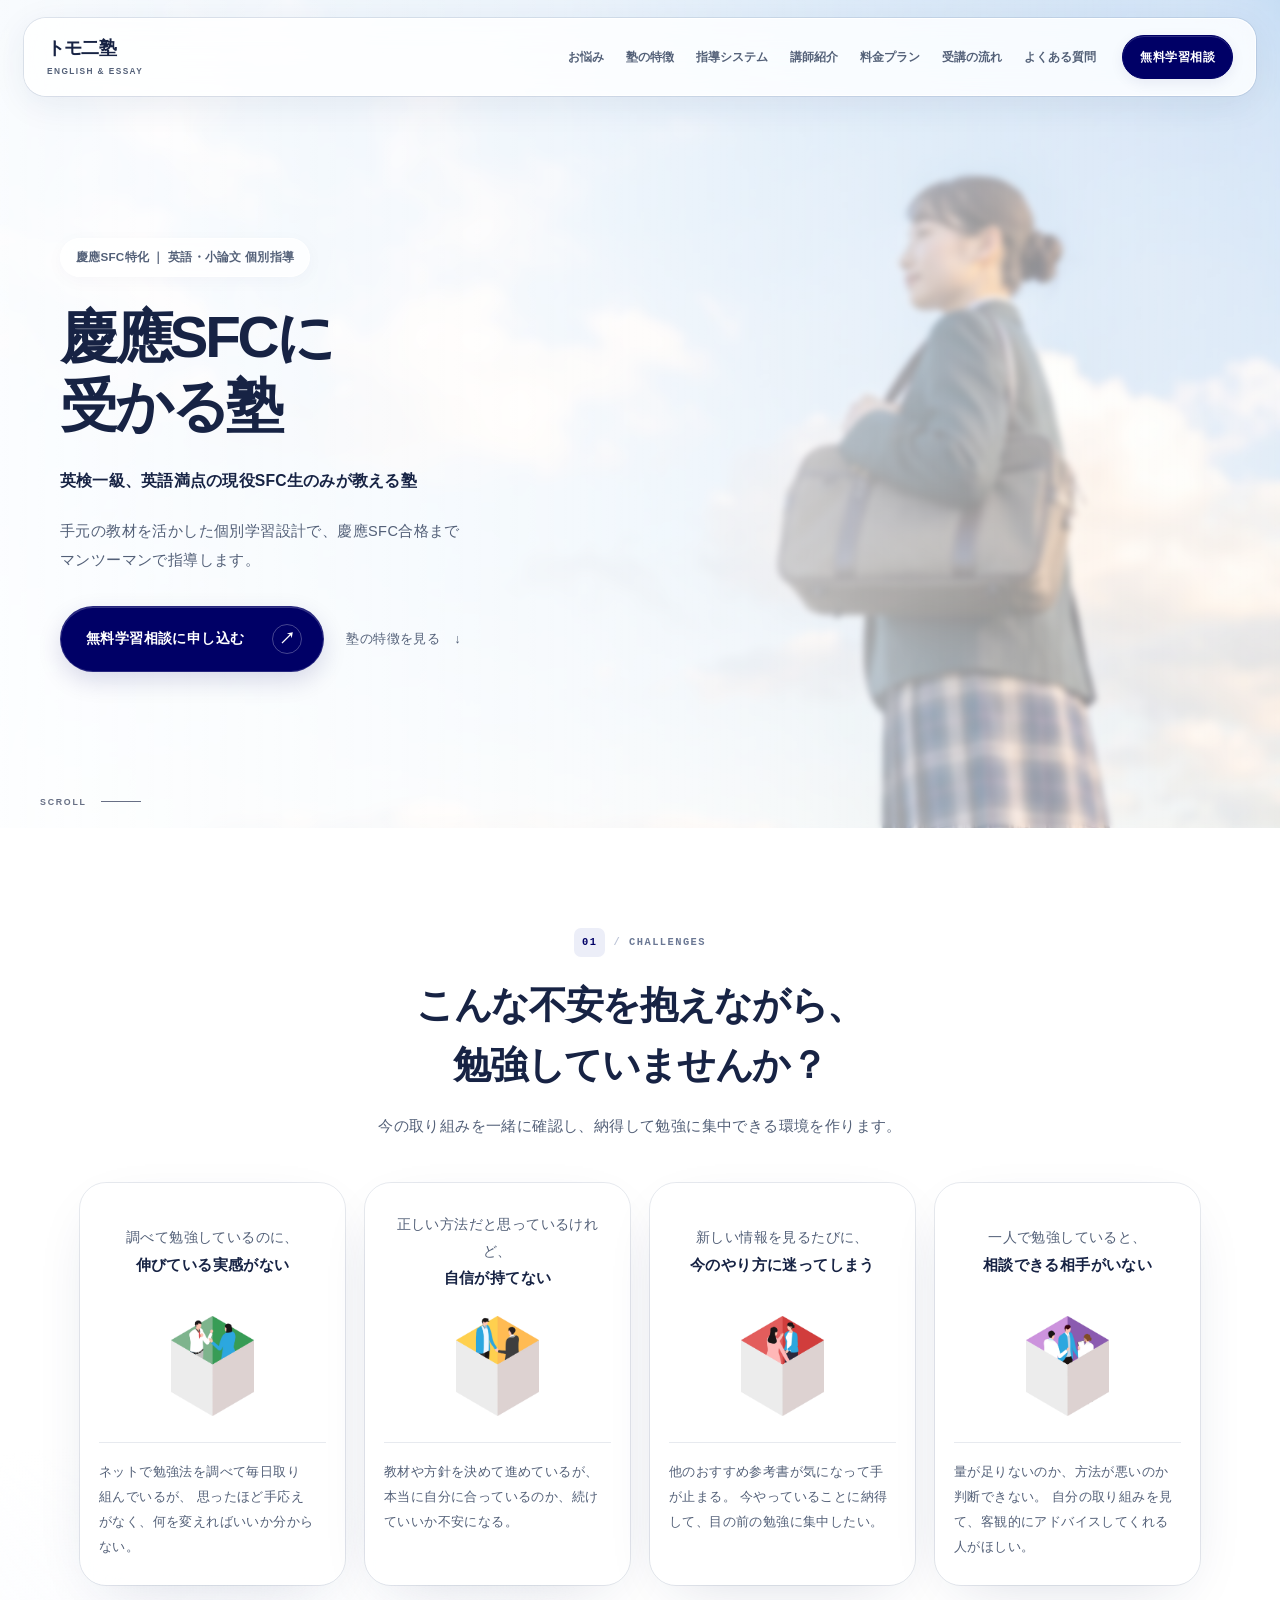
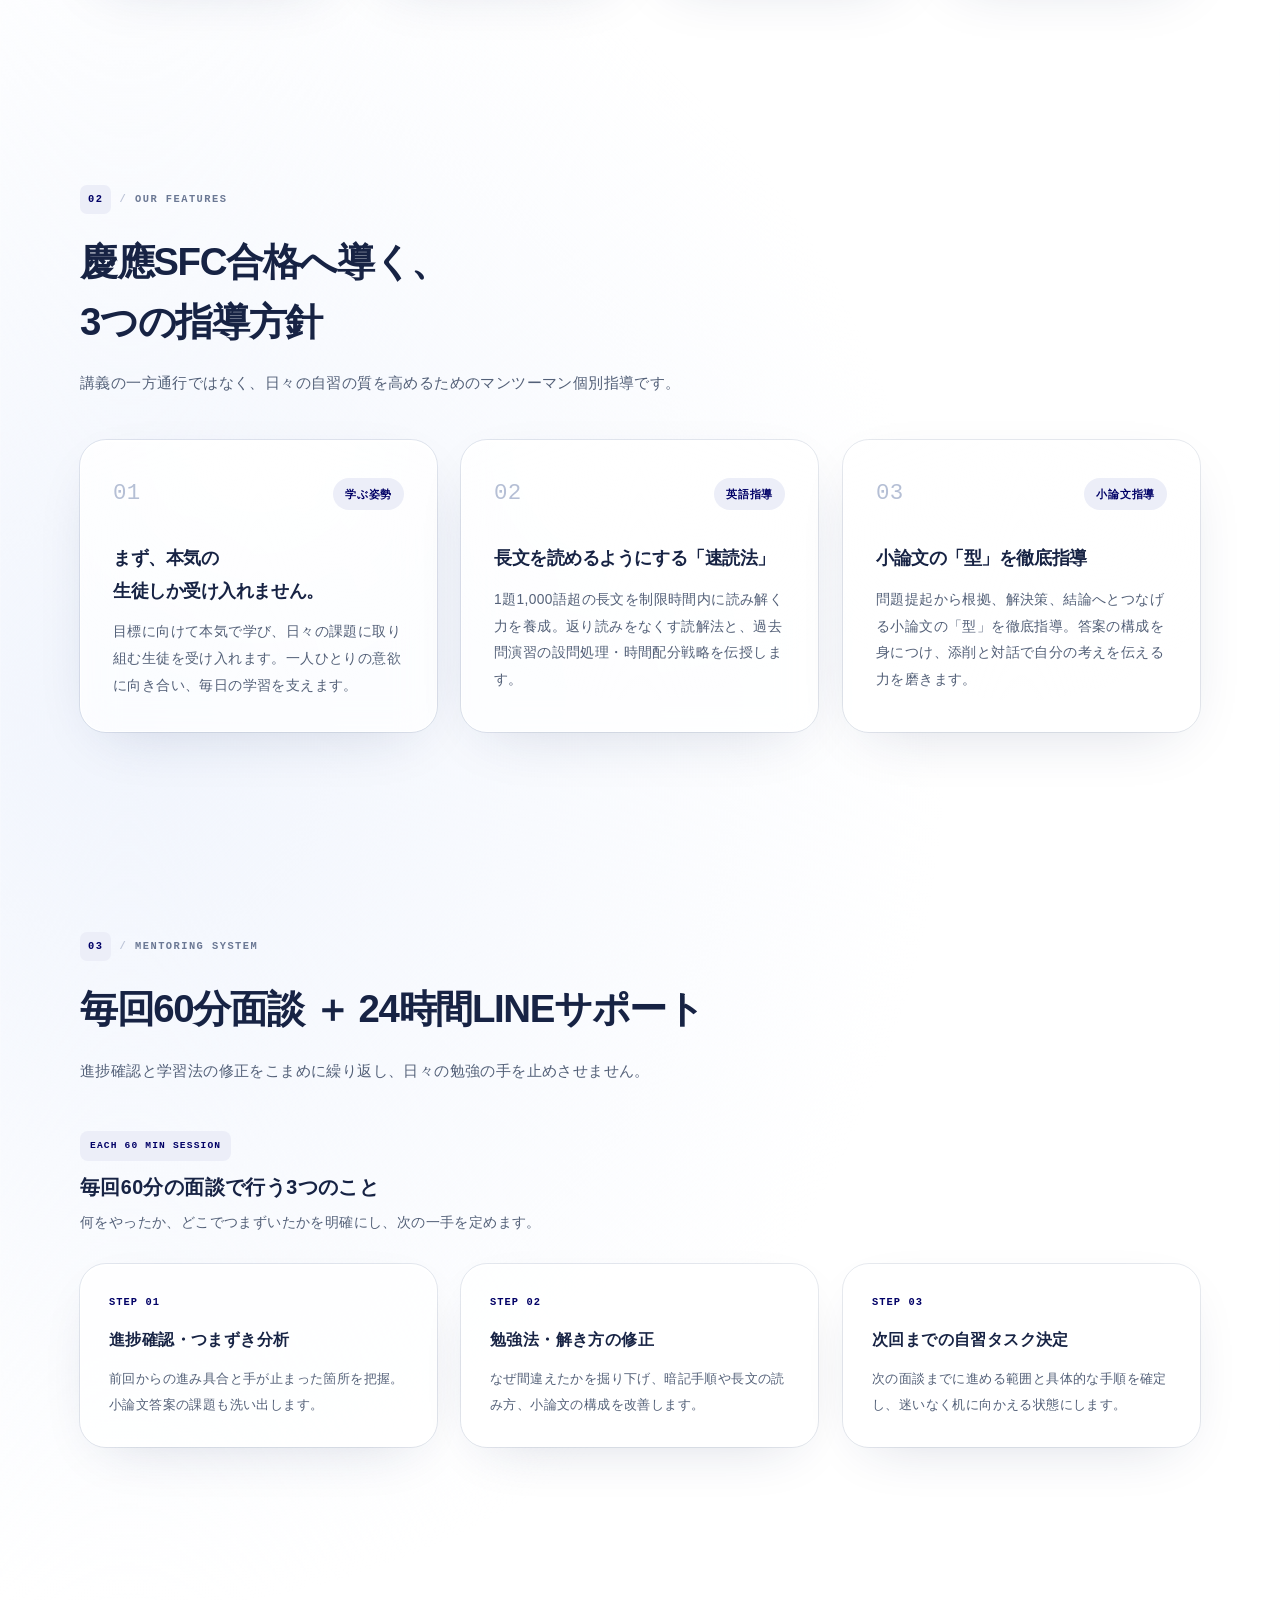
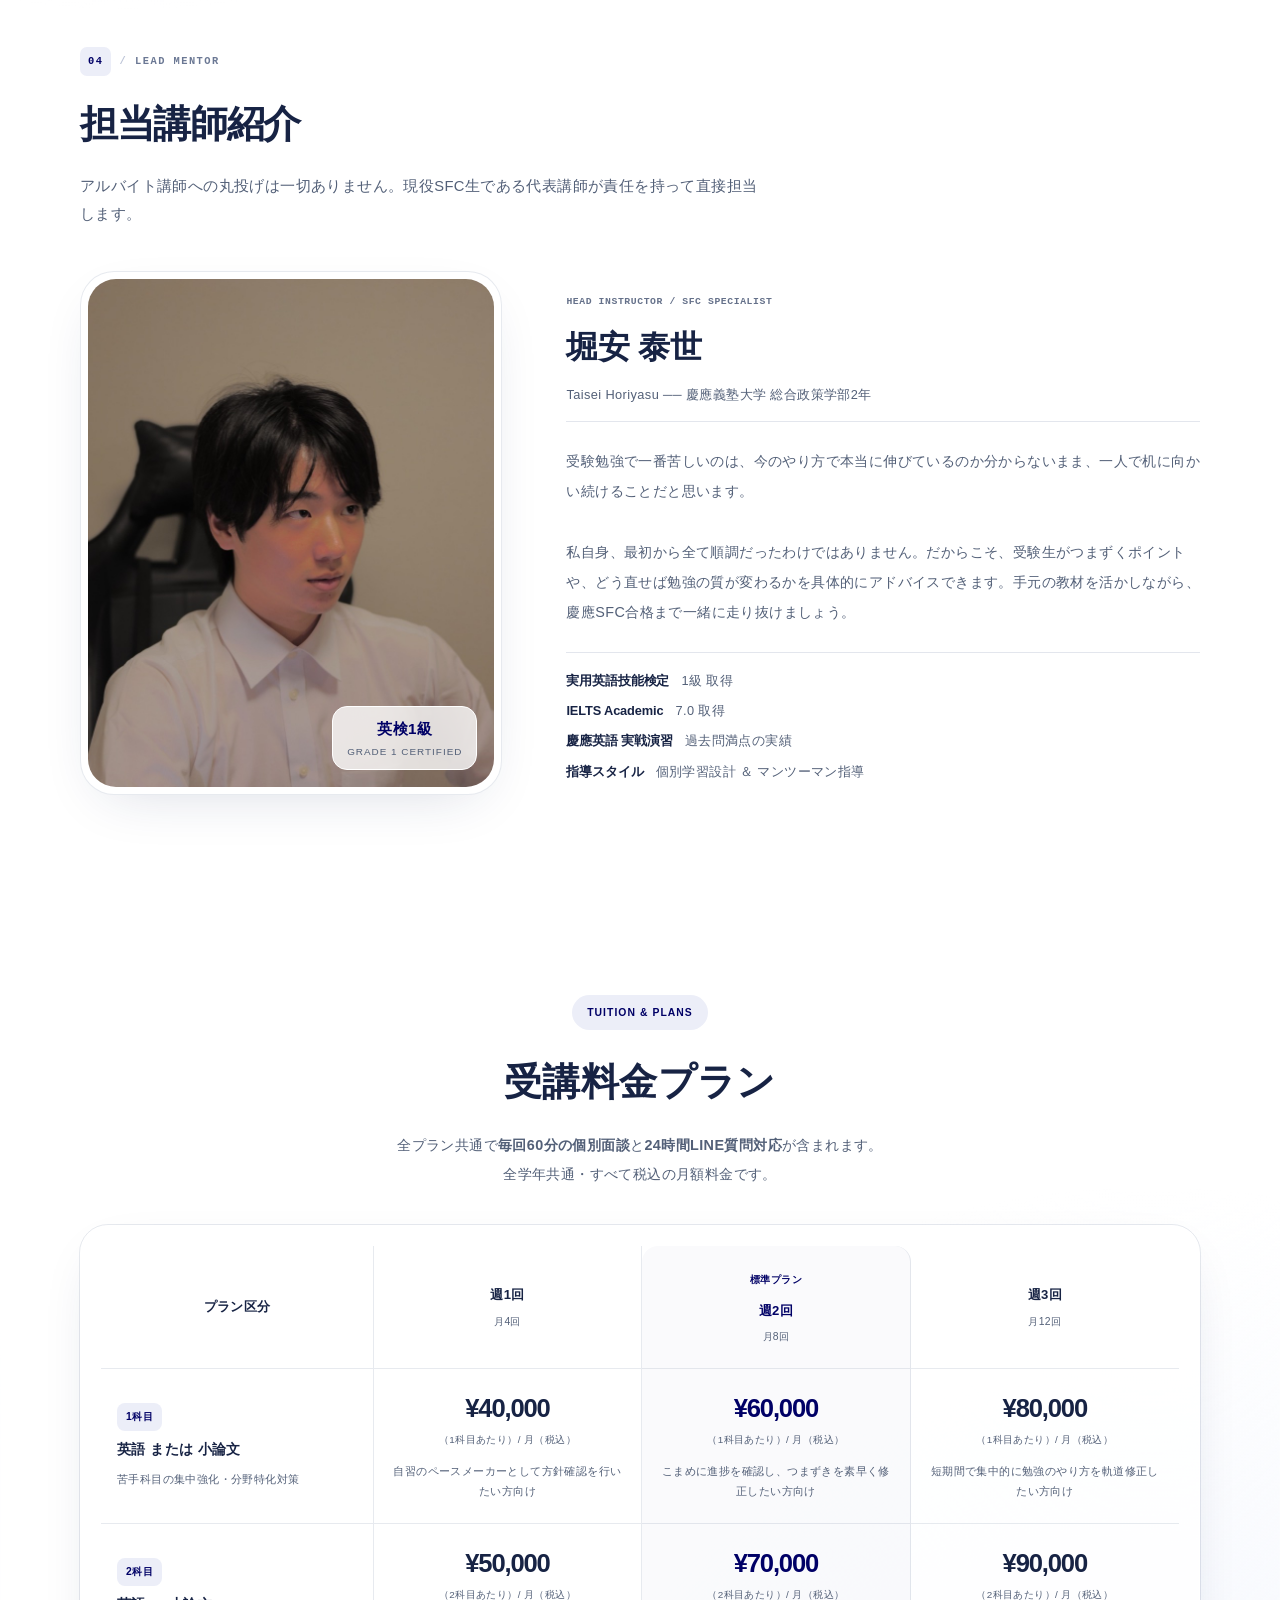
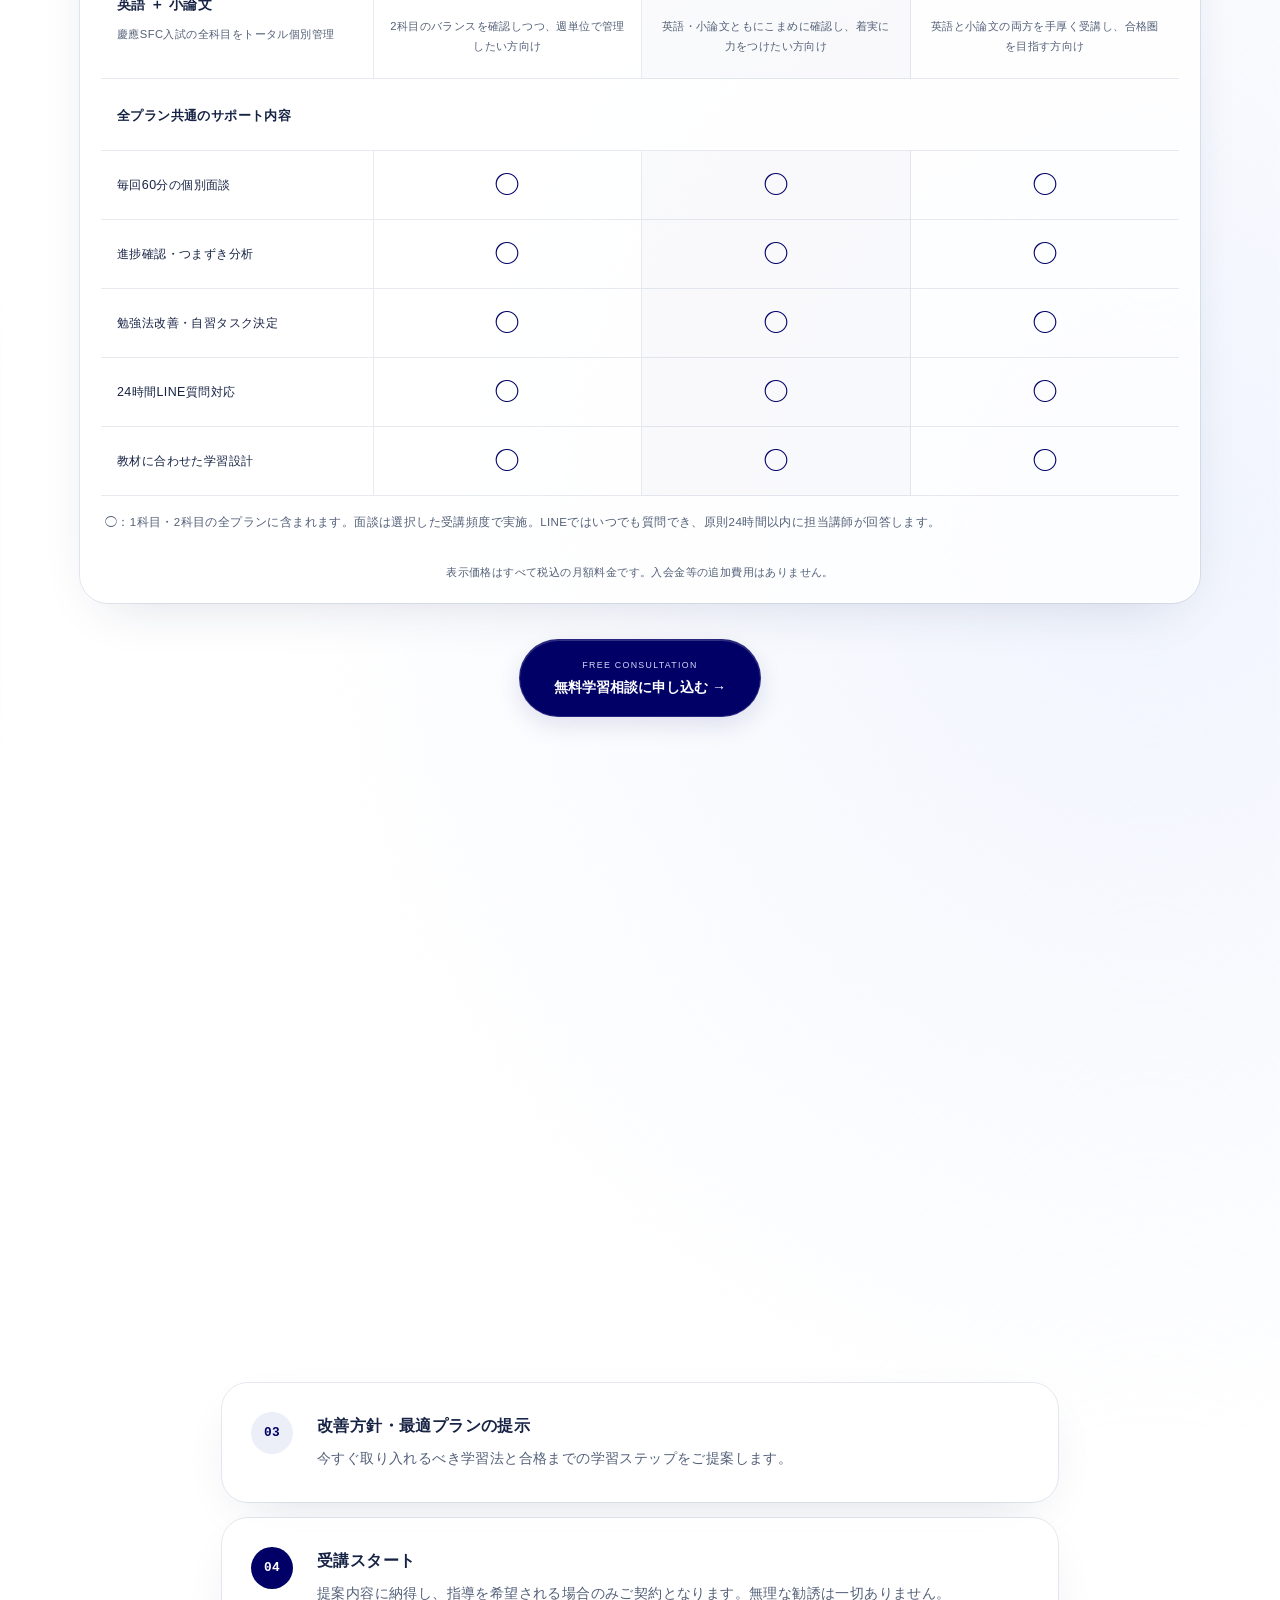
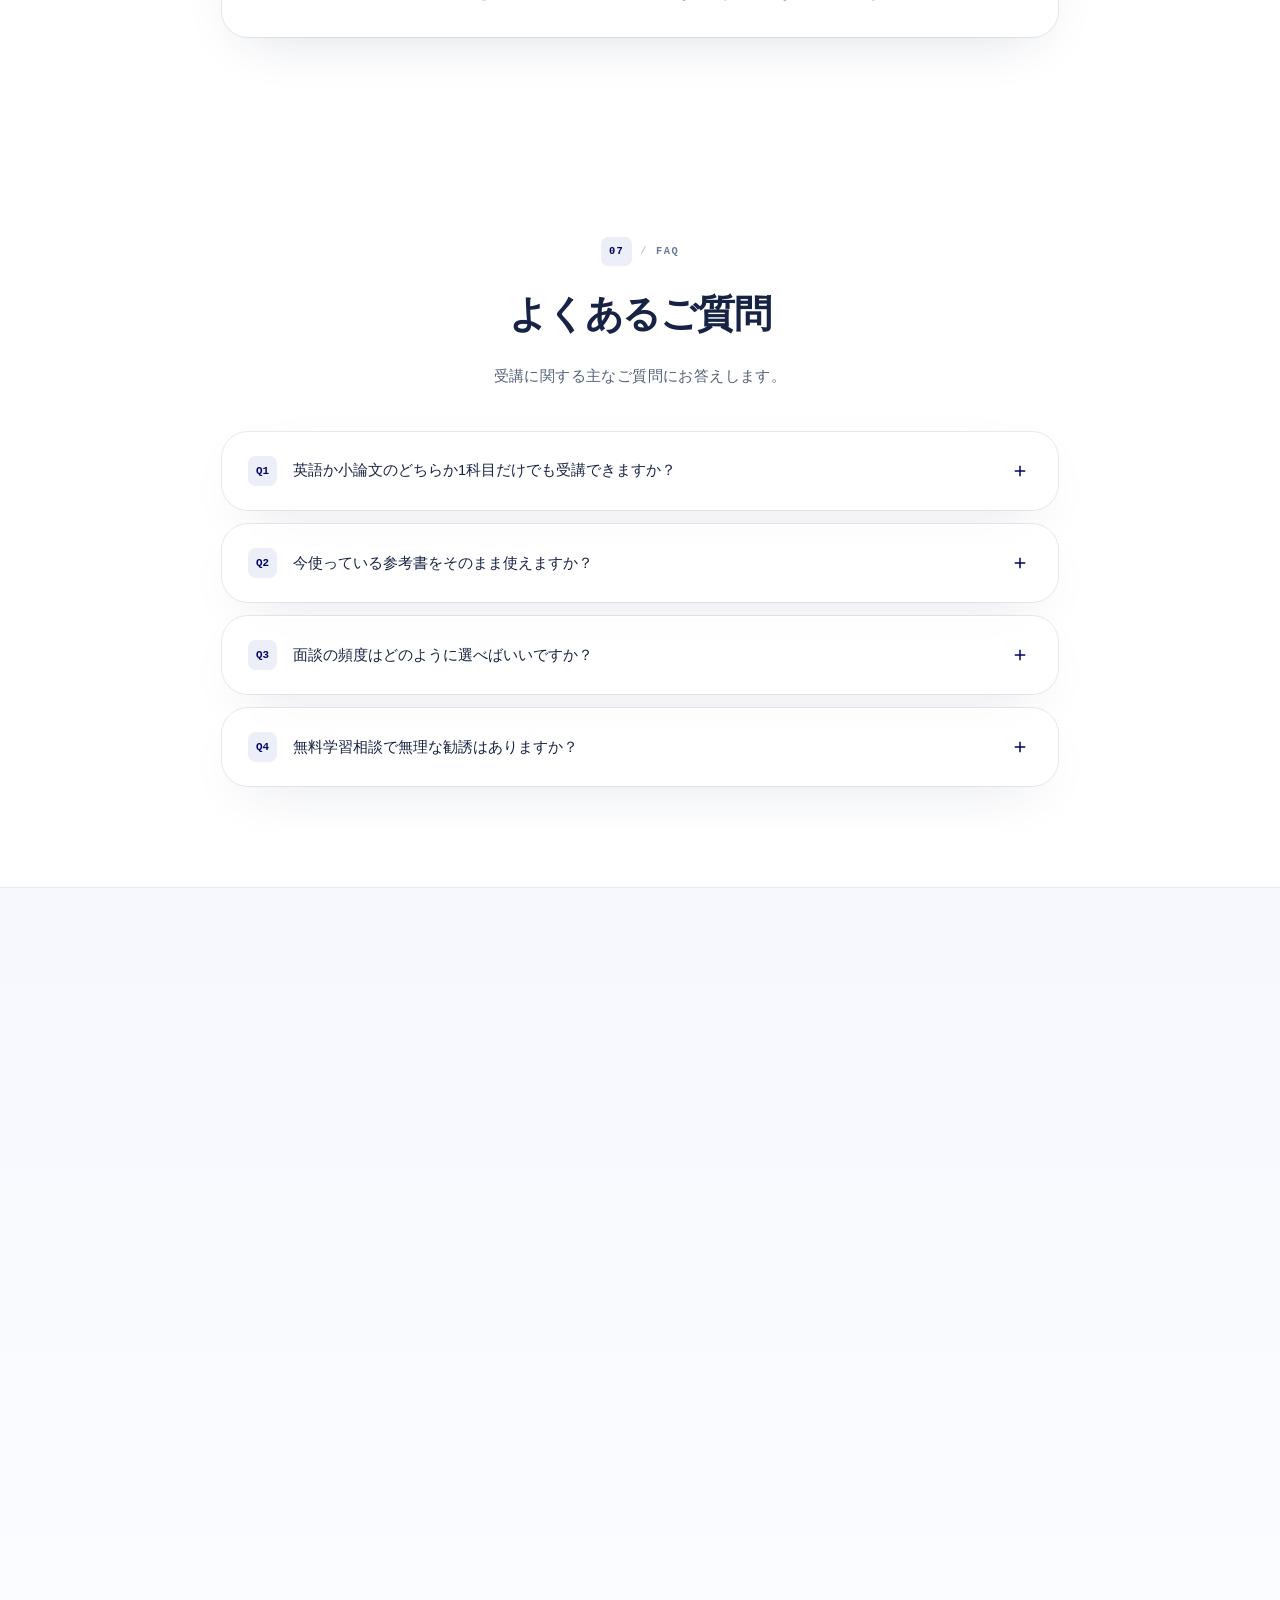
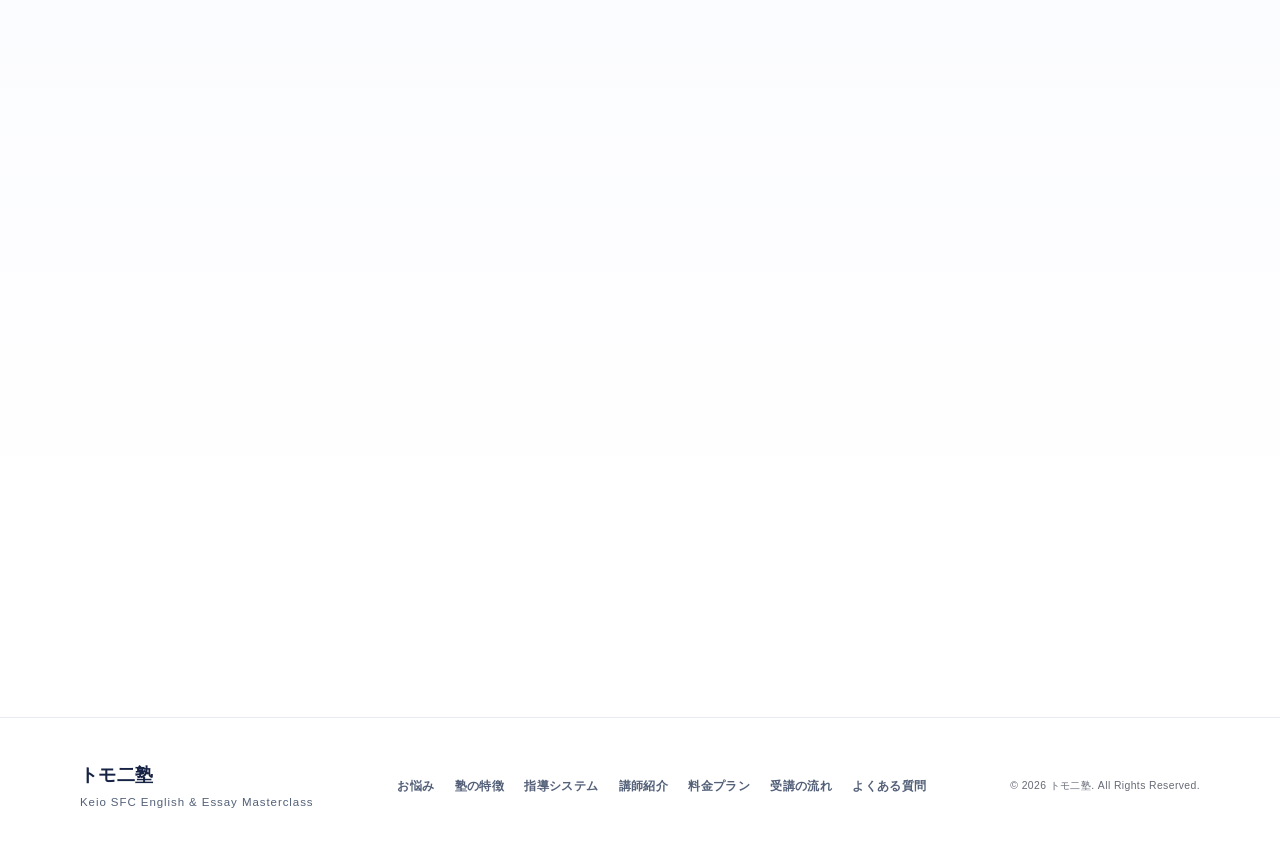
==== commit 40ea267b: "Show shared tuition support as a circle comparison table" ====
--- a/index.html
+++ b/index.html
@@ -40,7 +40,7 @@
   </script>
 
   <link rel="stylesheet" href="css/arch_style.css?v=20261022-connected1">
-  <link rel="stylesheet" href="css/liquid.css?v=20261102-background1">
+  <link rel="stylesheet" href="css/liquid.css?v=20261102-support1">
   <script>
     document.documentElement.classList.add('is-loading');
     // 独立したフェイルセーフ。後続JSや画像が失敗しても操作をロックしない。
@@ -483,32 +483,41 @@
                     </td>
                   </tr>
 
-                  <!-- 全プラン共通サポート内容（表内に直接組み込み） -->
-                  <tr class="tr_support_header">
-                    <td colspan="4">
-                      <strong>全プラン共通のサポート内容</strong>
-                    </td>
+                  <!-- 全プラン共通サポート：各受講頻度の提供内容を比較 -->
+                  <tr class="tr_support_header"><td colspan="4"><strong>全プラン共通のサポート内容</strong></td></tr>
+                  <tr class="tr_support_row">
+                    <th scope="row" class="td_support_label">毎回60分の個別面談</th>
+                    <td class="support_included"><span aria-hidden="true">◯</span><span class="support_sr_only">含まれます</span></td>
+                    <td class="support_included td_rec"><span aria-hidden="true">◯</span><span class="support_sr_only">含まれます</span></td>
+                    <td class="support_included"><span aria-hidden="true">◯</span><span class="support_sr_only">含まれます</span></td>
                   </tr>
                   <tr class="tr_support_row">
-                    <td class="td_support_label">毎回60分 マンツーマン面談</td>
-                    <td colspan="3" class="td_support_detail">
-                      進捗確認・つまずき分析・勉強法改善・次回自習タスク決定（受講頻度に応じて週1回〜週3回実施）
-                    </td>
+                    <th scope="row" class="td_support_label">進捗確認・つまずき分析</th>
+                    <td class="support_included"><span aria-hidden="true">◯</span><span class="support_sr_only">含まれます</span></td>
+                    <td class="support_included td_rec"><span aria-hidden="true">◯</span><span class="support_sr_only">含まれます</span></td>
+                    <td class="support_included"><span aria-hidden="true">◯</span><span class="support_sr_only">含まれます</span></td>
                   </tr>
                   <tr class="tr_support_row">
-                    <td class="td_support_label">24時間 LINE質問対応</td>
-                    <td colspan="3" class="td_support_detail">
-                      自宅学習中の英語長文の構造や小論文のテーマ相談をいつでも質問可能（原則24時間以内に担当講師が直接回答）
-                    </td>
+                    <th scope="row" class="td_support_label">勉強法改善・自習タスク決定</th>
+                    <td class="support_included"><span aria-hidden="true">◯</span><span class="support_sr_only">含まれます</span></td>
+                    <td class="support_included td_rec"><span aria-hidden="true">◯</span><span class="support_sr_only">含まれます</span></td>
+                    <td class="support_included"><span aria-hidden="true">◯</span><span class="support_sr_only">含まれます</span></td>
                   </tr>
                   <tr class="tr_support_row">
-                    <td class="td_support_label">教材に合わせた個別学習設計</td>
-                    <td colspan="3" class="td_support_detail">
-                      使い慣れた市販参考書や学校テキストを活かし、何を・どの順で進めるか日々の自習メニューを個別最適化
-                    </td>
+                    <th scope="row" class="td_support_label">24時間LINE質問対応</th>
+                    <td class="support_included"><span aria-hidden="true">◯</span><span class="support_sr_only">含まれます</span></td>
+                    <td class="support_included td_rec"><span aria-hidden="true">◯</span><span class="support_sr_only">含まれます</span></td>
+                    <td class="support_included"><span aria-hidden="true">◯</span><span class="support_sr_only">含まれます</span></td>
+                  </tr>
+                  <tr class="tr_support_row">
+                    <th scope="row" class="td_support_label">教材に合わせた学習設計</th>
+                    <td class="support_included"><span aria-hidden="true">◯</span><span class="support_sr_only">含まれます</span></td>
+                    <td class="support_included td_rec"><span aria-hidden="true">◯</span><span class="support_sr_only">含まれます</span></td>
+                    <td class="support_included"><span aria-hidden="true">◯</span><span class="support_sr_only">含まれます</span></td>
                   </tr>
                 </tbody>
               </table>
+              <p class="support_note">◯：1科目・2科目の全プランに含まれます。面談は選択した受講頻度で実施。LINEではいつでも質問でき、原則24時間以内に担当講師が回答します。</p>
               <p class="matrix_note">表示価格はすべて税込の月額料金です。入会金等の追加費用はありません。</p>
               <details class="tuition_details"><summary>面談頻度の選び方を見る<span aria-hidden="true">＋</span></summary><div><p><strong>週1回</strong> 自習の方針を確認し、週単位でペースを整えたい方へ。</p><p><strong>週2回</strong> 進捗をこまめに確認し、つまずきを早めに修正したい方へ。</p><p><strong>週3回</strong> 短期間で集中的に取り組み、手厚い指導を受けたい方へ。</p></div></details>
             </div>
--- a/css/liquid.css
+++ b/css/liquid.css
@@ -171,3 +171,15 @@
   .top_view .kv_inner{width:100%}
 }
 @supports not (backdrop-filter:blur(1px)){.hero_backdrop::after{background:rgba(255,255,255,.88)}}
+
+
+/* Shared support uses the same frequency columns as the tuition comparison. */
+.tuition_matrix_table .tr_support_row .td_support_label{background:transparent;text-align:left;font-size:.78rem;line-height:1.8;font-weight:500;width:auto}
+.tuition_matrix_table .tr_support_row .support_included{text-align:center;vertical-align:middle;font-size:1.5rem;line-height:1;color:var(--ui-blue);font-weight:500}
+.support_note{font-size:.72rem;line-height:1.9;color:var(--ui-sub);margin:16px 4px 0}
+.support_sr_only{position:absolute;width:1px;height:1px;padding:0;margin:-1px;overflow:hidden;clip-path:inset(50%);white-space:nowrap;border:0}
+@media(max-width:768px){
+ .tuition_matrix_table .tr_support_row .td_support_label{font-size:.66rem;padding:14px 7px;letter-spacing:0}
+ .tuition_matrix_table .tr_support_row .support_included{font-size:1.25rem;padding:14px 5px}
+ .support_note{font-size:.65rem;margin:14px 4px 0;line-height:1.9}
+}
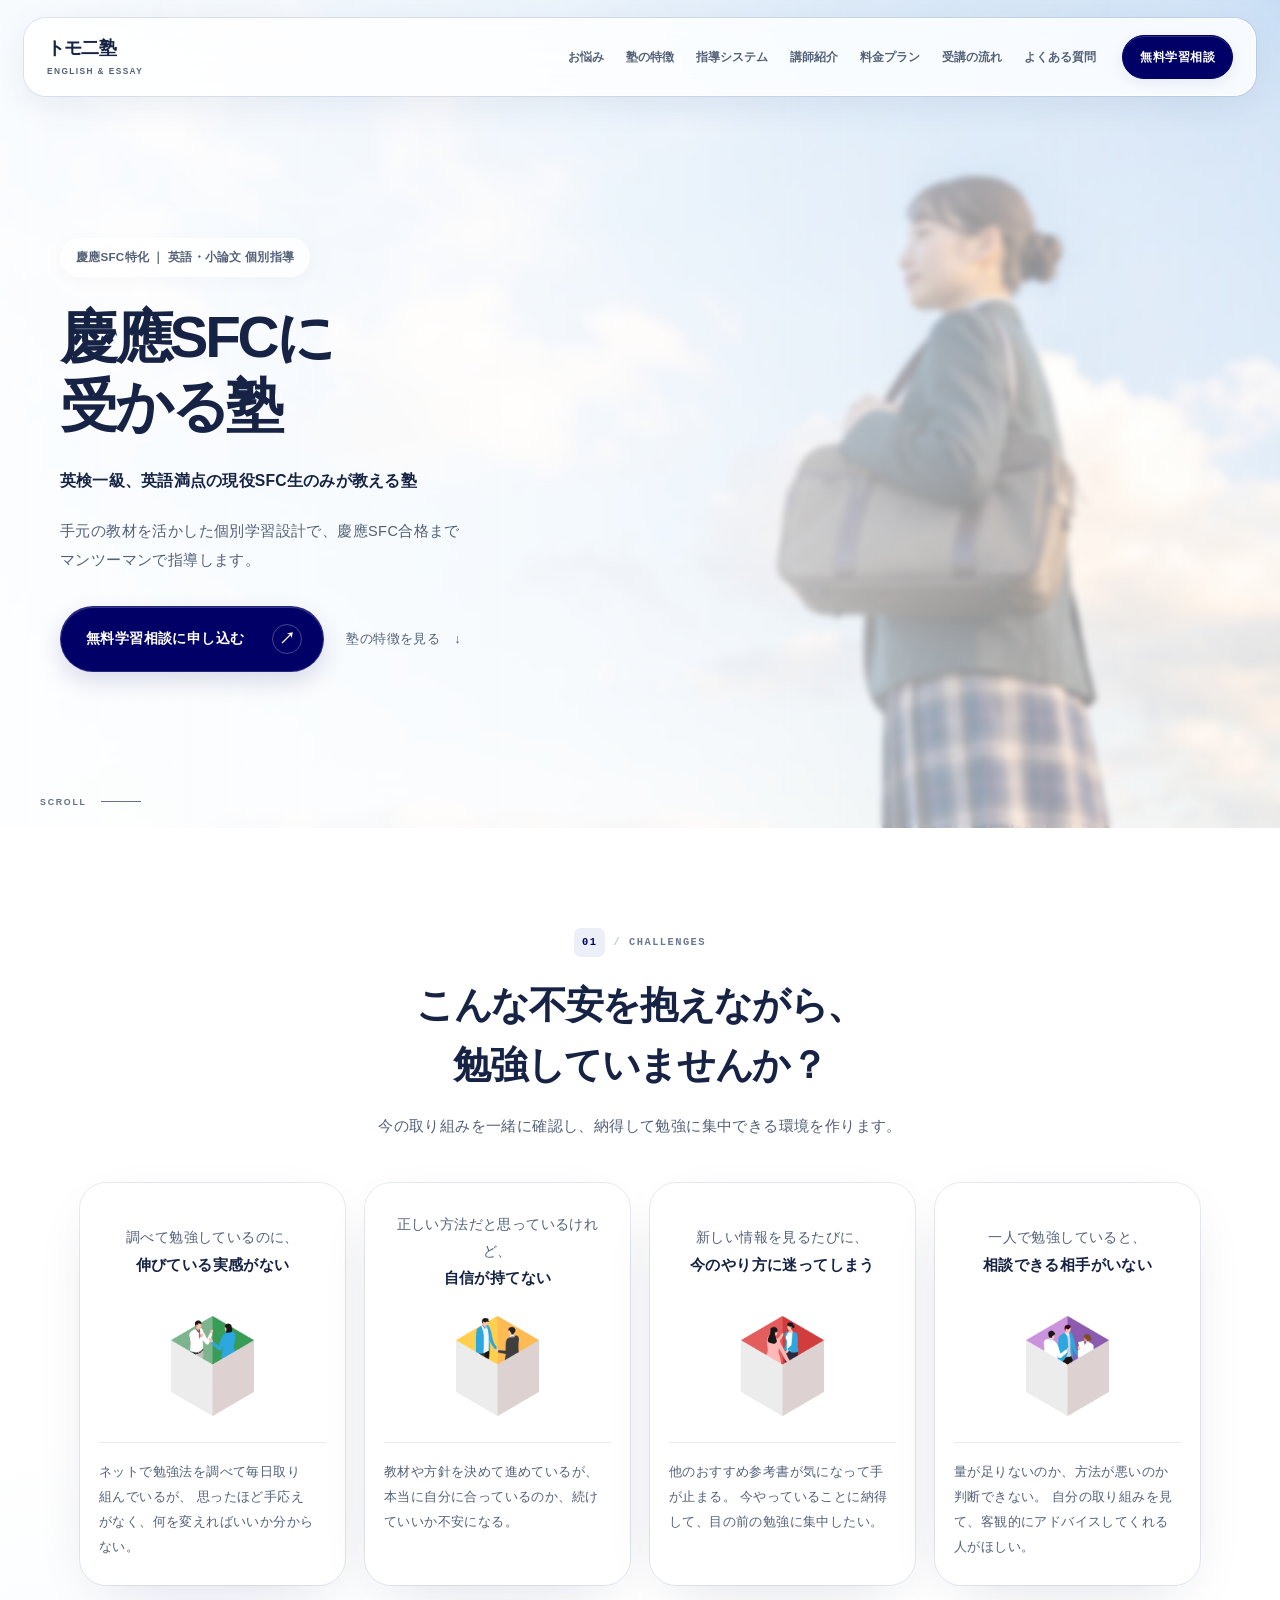
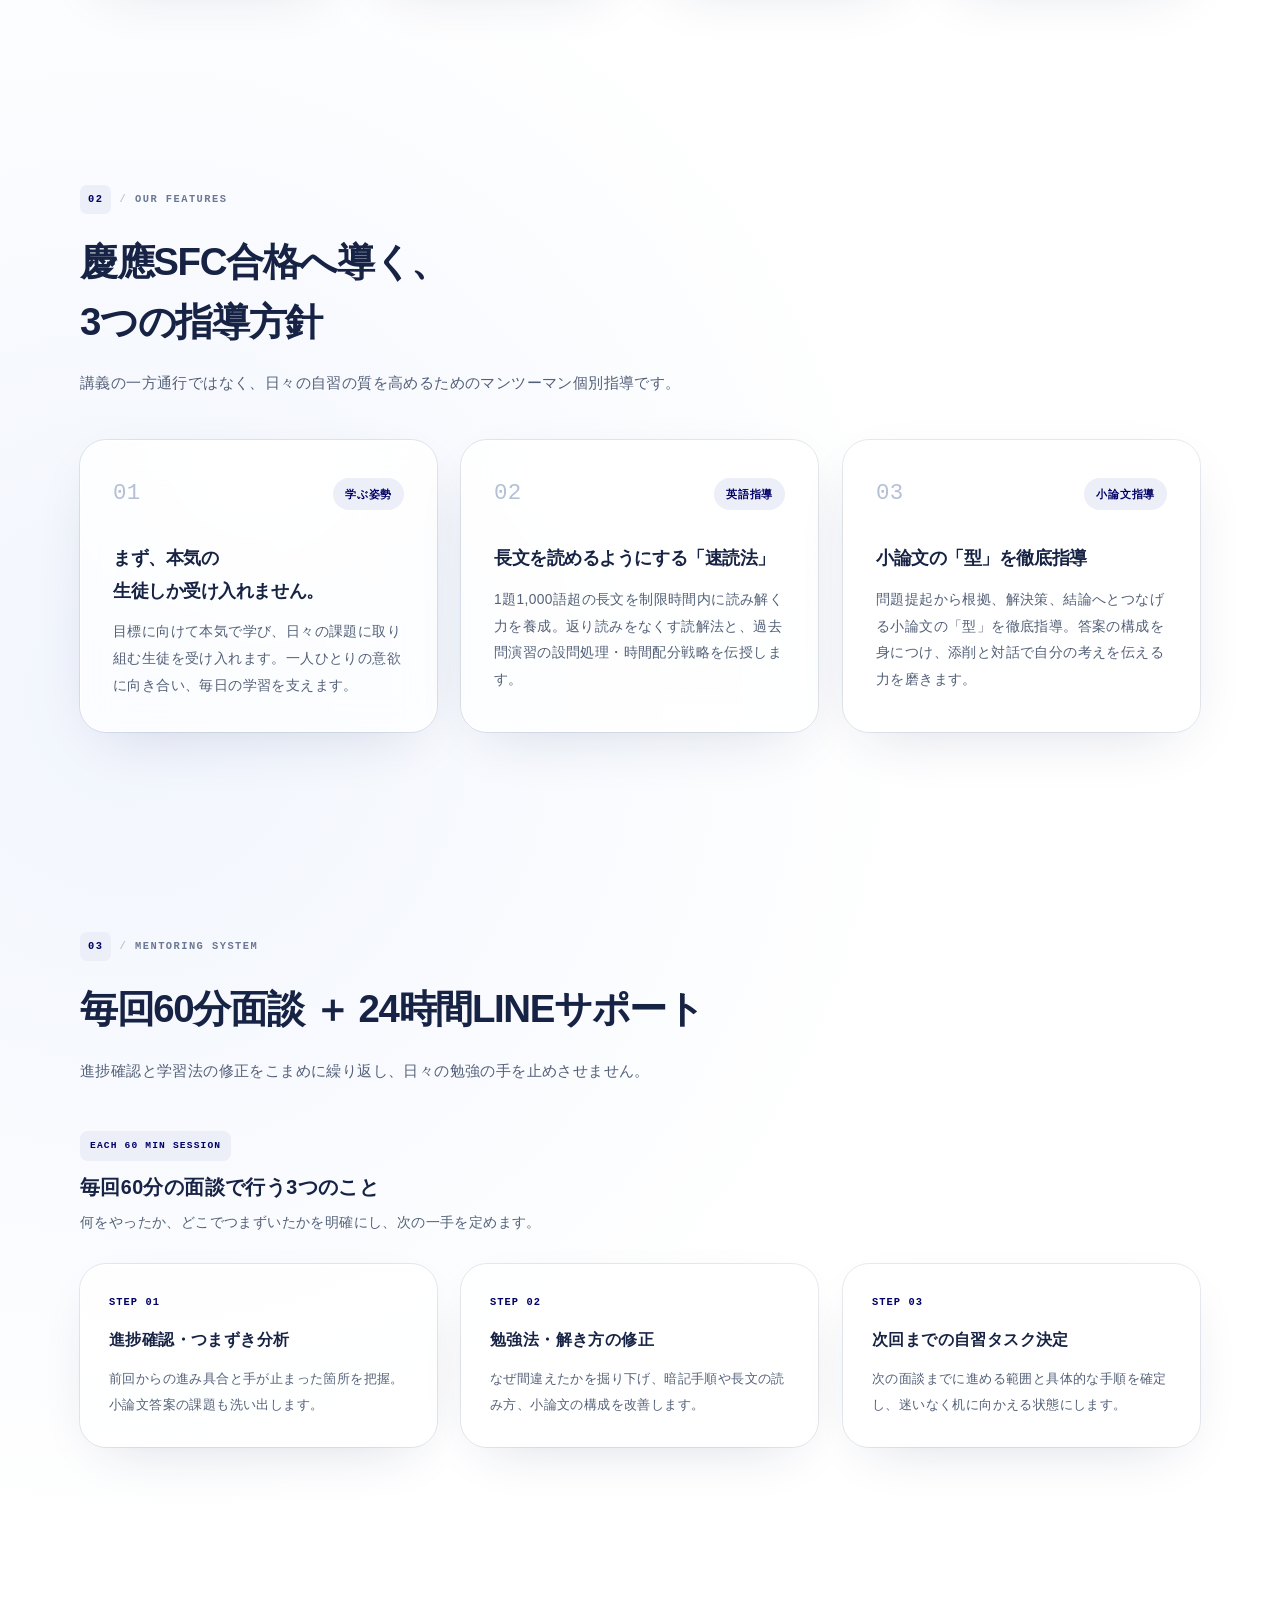
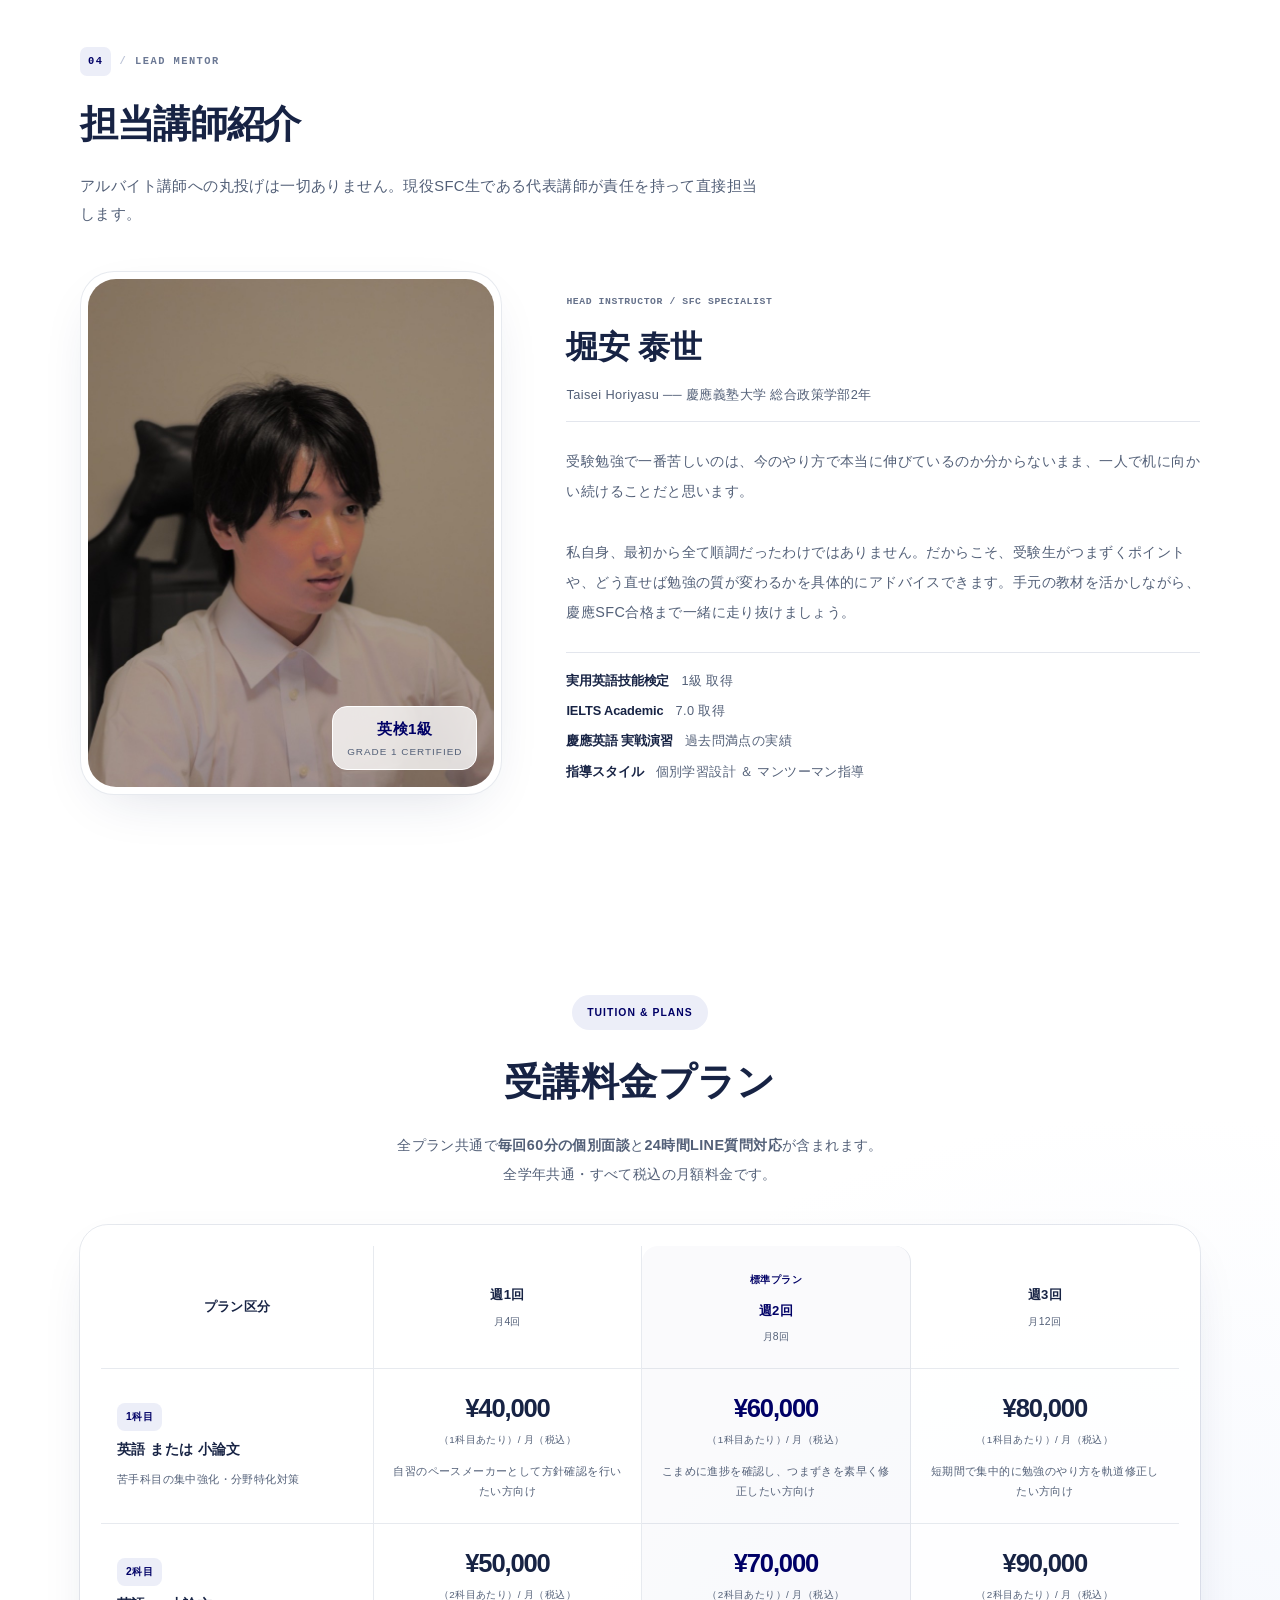
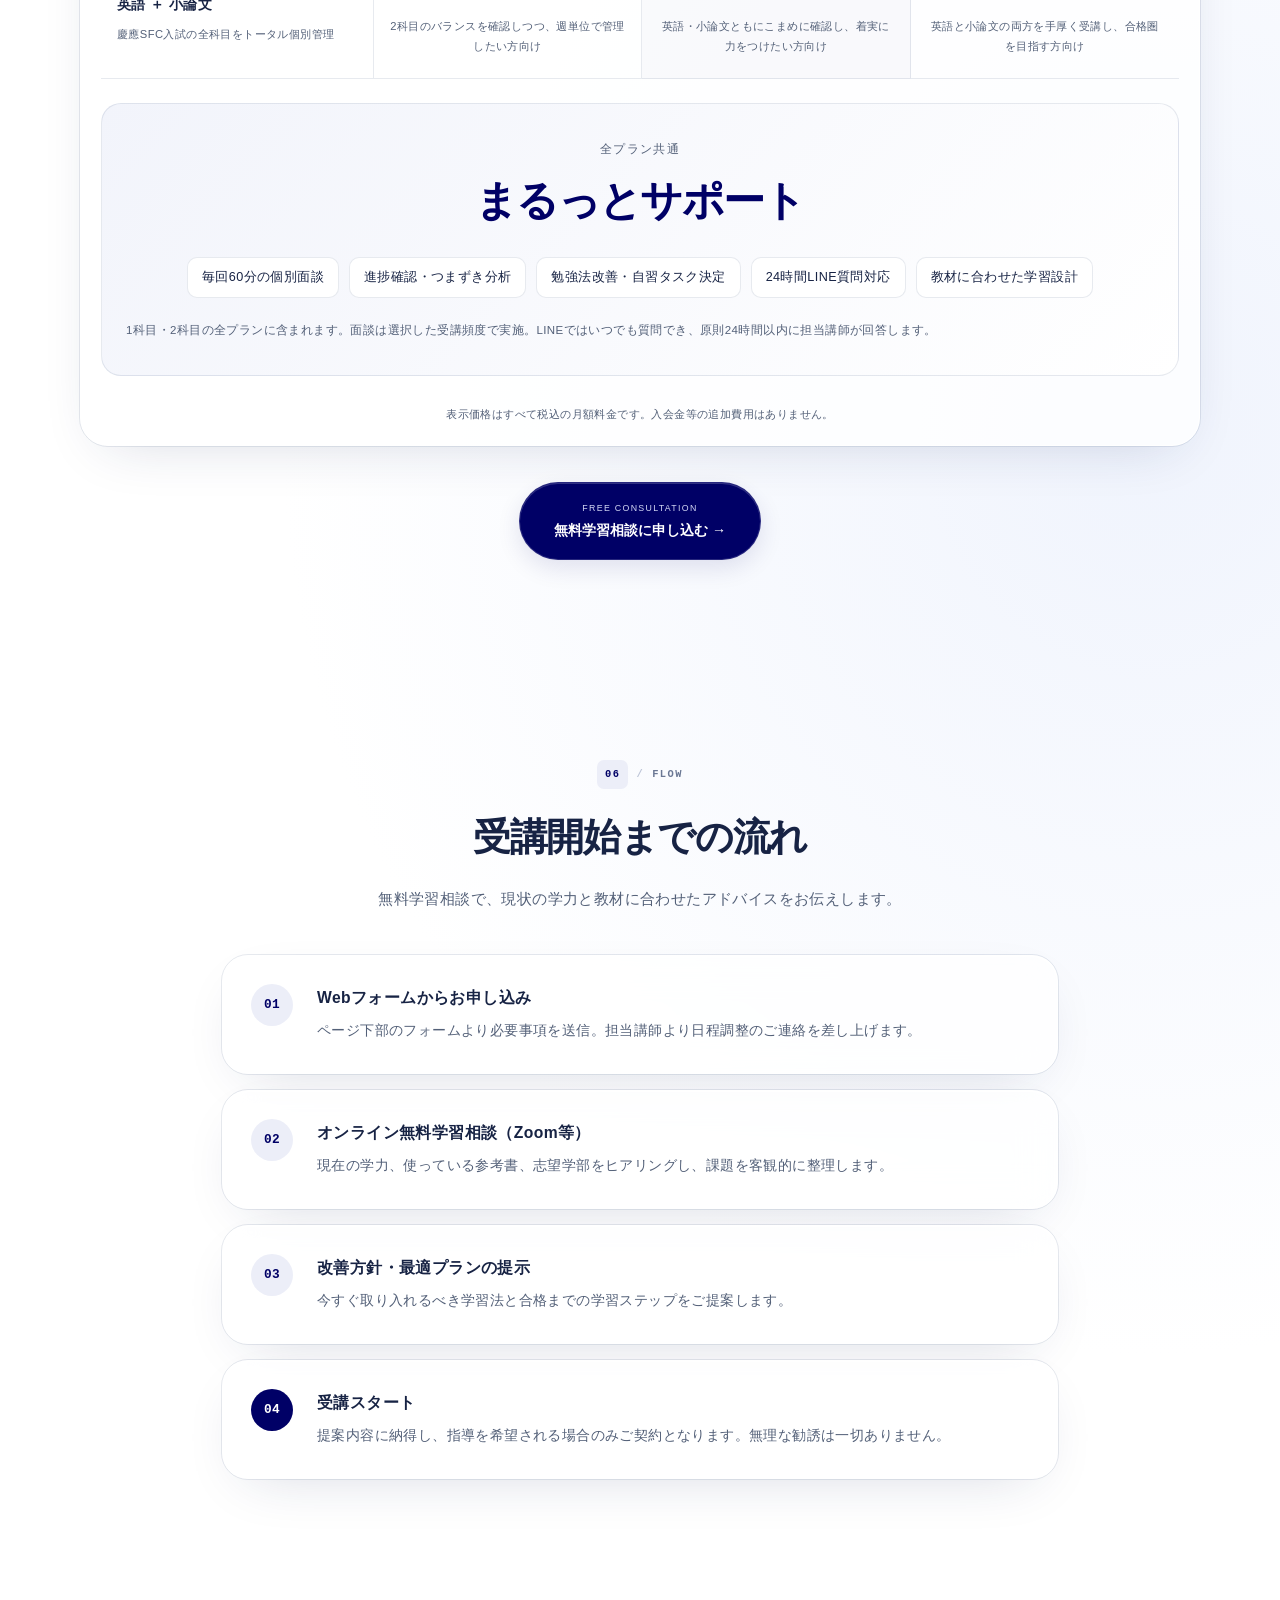
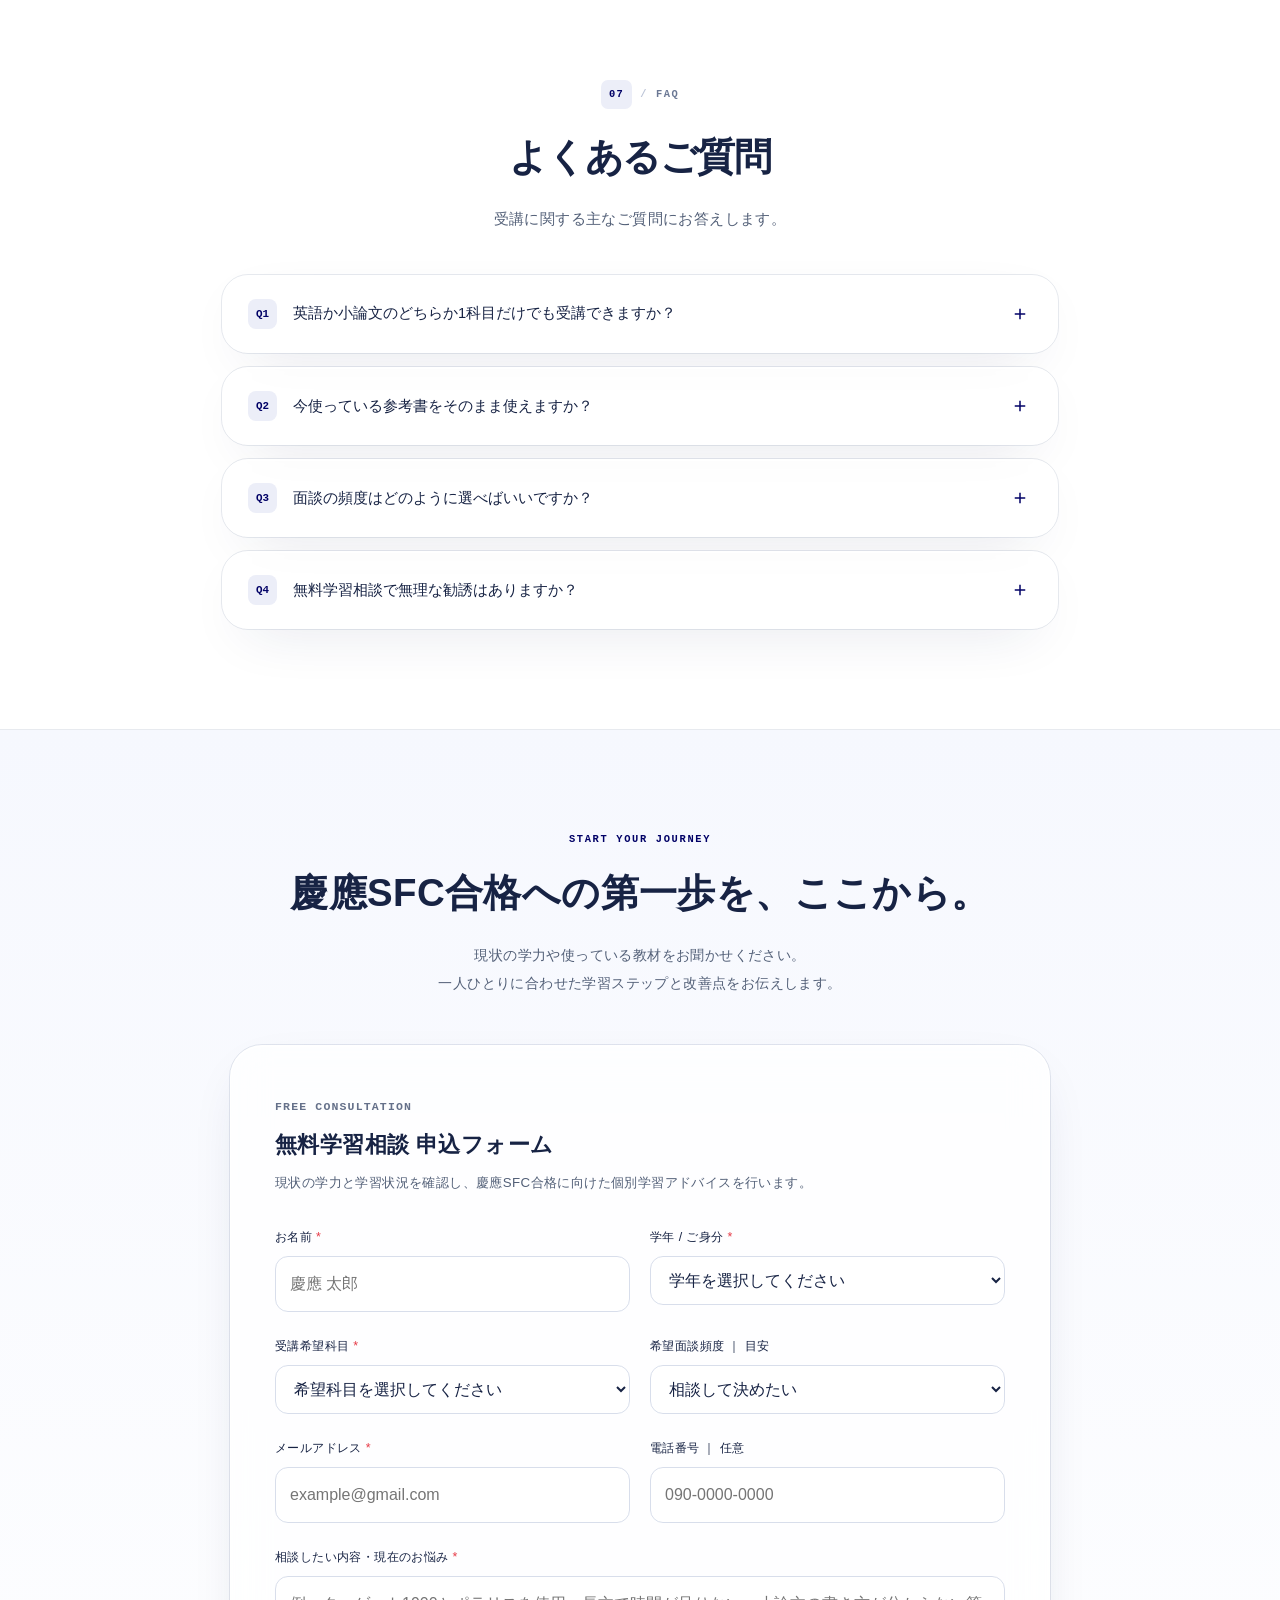
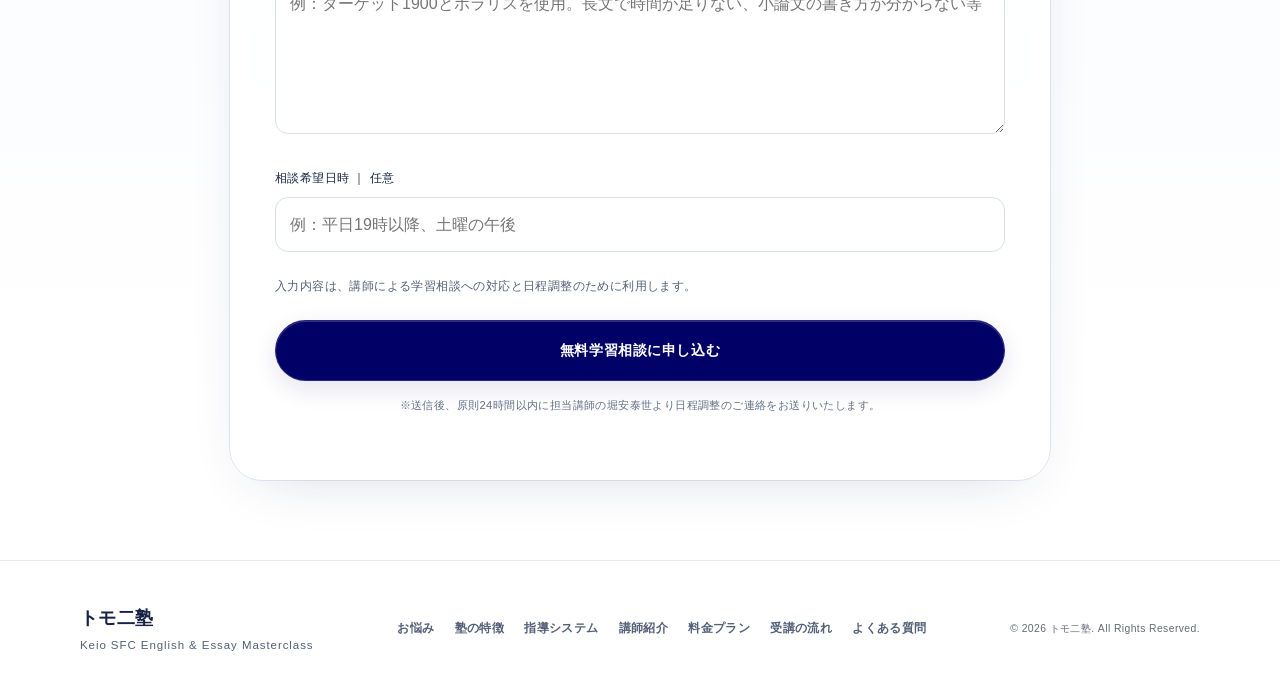
==== commit d31b051e: "Replace support circles with a prominent marutto support heading" ====
--- a/index.html
+++ b/index.html
@@ -40,7 +40,7 @@
   </script>
 
   <link rel="stylesheet" href="css/arch_style.css?v=20261022-connected1">
-  <link rel="stylesheet" href="css/liquid.css?v=20261102-support1">
+  <link rel="stylesheet" href="css/liquid.css?v=20261102-marutto1">
   <script>
     document.documentElement.classList.add('is-loading');
     // 独立したフェイルセーフ。後続JSや画像が失敗しても操作をロックしない。
@@ -483,41 +483,20 @@
                     </td>
                   </tr>
 
-                  <!-- 全プラン共通サポート：各受講頻度の提供内容を比較 -->
-                  <tr class="tr_support_header"><td colspan="4"><strong>全プラン共通のサポート内容</strong></td></tr>
-                  <tr class="tr_support_row">
-                    <th scope="row" class="td_support_label">毎回60分の個別面談</th>
-                    <td class="support_included"><span aria-hidden="true">◯</span><span class="support_sr_only">含まれます</span></td>
-                    <td class="support_included td_rec"><span aria-hidden="true">◯</span><span class="support_sr_only">含まれます</span></td>
-                    <td class="support_included"><span aria-hidden="true">◯</span><span class="support_sr_only">含まれます</span></td>
-                  </tr>
-                  <tr class="tr_support_row">
-                    <th scope="row" class="td_support_label">進捗確認・つまずき分析</th>
-                    <td class="support_included"><span aria-hidden="true">◯</span><span class="support_sr_only">含まれます</span></td>
-                    <td class="support_included td_rec"><span aria-hidden="true">◯</span><span class="support_sr_only">含まれます</span></td>
-                    <td class="support_included"><span aria-hidden="true">◯</span><span class="support_sr_only">含まれます</span></td>
-                  </tr>
-                  <tr class="tr_support_row">
-                    <th scope="row" class="td_support_label">勉強法改善・自習タスク決定</th>
-                    <td class="support_included"><span aria-hidden="true">◯</span><span class="support_sr_only">含まれます</span></td>
-                    <td class="support_included td_rec"><span aria-hidden="true">◯</span><span class="support_sr_only">含まれます</span></td>
-                    <td class="support_included"><span aria-hidden="true">◯</span><span class="support_sr_only">含まれます</span></td>
-                  </tr>
-                  <tr class="tr_support_row">
-                    <th scope="row" class="td_support_label">24時間LINE質問対応</th>
-                    <td class="support_included"><span aria-hidden="true">◯</span><span class="support_sr_only">含まれます</span></td>
-                    <td class="support_included td_rec"><span aria-hidden="true">◯</span><span class="support_sr_only">含まれます</span></td>
-                    <td class="support_included"><span aria-hidden="true">◯</span><span class="support_sr_only">含まれます</span></td>
-                  </tr>
-                  <tr class="tr_support_row">
-                    <th scope="row" class="td_support_label">教材に合わせた学習設計</th>
-                    <td class="support_included"><span aria-hidden="true">◯</span><span class="support_sr_only">含まれます</span></td>
-                    <td class="support_included td_rec"><span aria-hidden="true">◯</span><span class="support_sr_only">含まれます</span></td>
-                    <td class="support_included"><span aria-hidden="true">◯</span><span class="support_sr_only">含まれます</span></td>
-                  </tr>
                 </tbody>
               </table>
-              <p class="support_note">◯：1科目・2科目の全プランに含まれます。面談は選択した受講頻度で実施。LINEではいつでも質問でき、原則24時間以内に担当講師が回答します。</p>
+              <section class="all_support" aria-labelledby="all-support-title">
+                <p class="all_support_eyebrow">全プラン共通</p>
+                <h3 id="all-support-title">まるっとサポート</h3>
+                <ul class="all_support_items">
+                  <li>毎回60分の個別面談</li>
+                  <li>進捗確認・つまずき分析</li>
+                  <li>勉強法改善・自習タスク決定</li>
+                  <li>24時間LINE質問対応</li>
+                  <li>教材に合わせた学習設計</li>
+                </ul>
+                <p class="support_note">1科目・2科目の全プランに含まれます。面談は選択した受講頻度で実施。LINEではいつでも質問でき、原則24時間以内に担当講師が回答します。</p>
+              </section>
               <p class="matrix_note">表示価格はすべて税込の月額料金です。入会金等の追加費用はありません。</p>
               <details class="tuition_details"><summary>面談頻度の選び方を見る<span aria-hidden="true">＋</span></summary><div><p><strong>週1回</strong> 自習の方針を確認し、週単位でペースを整えたい方へ。</p><p><strong>週2回</strong> 進捗をこまめに確認し、つまずきを早めに修正したい方へ。</p><p><strong>週3回</strong> 短期間で集中的に取り組み、手厚い指導を受けたい方へ。</p></div></details>
             </div>
--- a/css/liquid.css
+++ b/css/liquid.css
@@ -173,13 +173,11 @@
 @supports not (backdrop-filter:blur(1px)){.hero_backdrop::after{background:rgba(255,255,255,.88)}}
 
 
-/* Shared support uses the same frequency columns as the tuition comparison. */
-.tuition_matrix_table .tr_support_row .td_support_label{background:transparent;text-align:left;font-size:.78rem;line-height:1.8;font-weight:500;width:auto}
-.tuition_matrix_table .tr_support_row .support_included{text-align:center;vertical-align:middle;font-size:1.5rem;line-height:1;color:var(--ui-blue);font-weight:500}
-.support_note{font-size:.72rem;line-height:1.9;color:var(--ui-sub);margin:16px 4px 0}
-.support_sr_only{position:absolute;width:1px;height:1px;padding:0;margin:-1px;overflow:hidden;clip-path:inset(50%);white-space:nowrap;border:0}
-@media(max-width:768px){
- .tuition_matrix_table .tr_support_row .td_support_label{font-size:.66rem;padding:14px 7px;letter-spacing:0}
- .tuition_matrix_table .tr_support_row .support_included{font-size:1.25rem;padding:14px 5px}
- .support_note{font-size:.65rem;margin:14px 4px 0;line-height:1.9}
-}
+/* One clear message for support included in every plan. */
+.all_support{text-align:center;margin-top:24px;padding:34px 24px;background:linear-gradient(135deg,#f2f4fb,#fff);border:1px solid var(--ui-border);border-radius:20px}
+.all_support_eyebrow{font-size:.75rem;color:var(--ui-sub);letter-spacing:.12em;margin:0 0 10px}
+.all_support h3{font-size:clamp(1.7rem,4.8vw,2.6rem);font-weight:700;line-height:1.5;letter-spacing:-.04em;color:var(--ui-blue);margin:0 0 24px}
+.all_support_items{list-style:none;padding:0;margin:0;display:flex;flex-wrap:wrap;justify-content:center;gap:10px}
+.all_support_items li{font-size:.79rem;line-height:1.8;padding:8px 14px;background:#fff;border:1px solid var(--ui-border);border-radius:10px;color:var(--ui-ink)}
+.support_note{font-size:.72rem;line-height:1.9;color:var(--ui-sub);margin:22px 0 0;text-align:left}
+@media(max-width:768px){.all_support{padding:26px 16px;margin-top:20px}.all_support_eyebrow{font-size:.65rem}.all_support h3{margin-bottom:20px}.all_support_items{gap:8px}.all_support_items li{font-size:.7rem;padding:7px 9px}.support_note{font-size:.65rem;line-height:1.9;margin-top:18px}}
